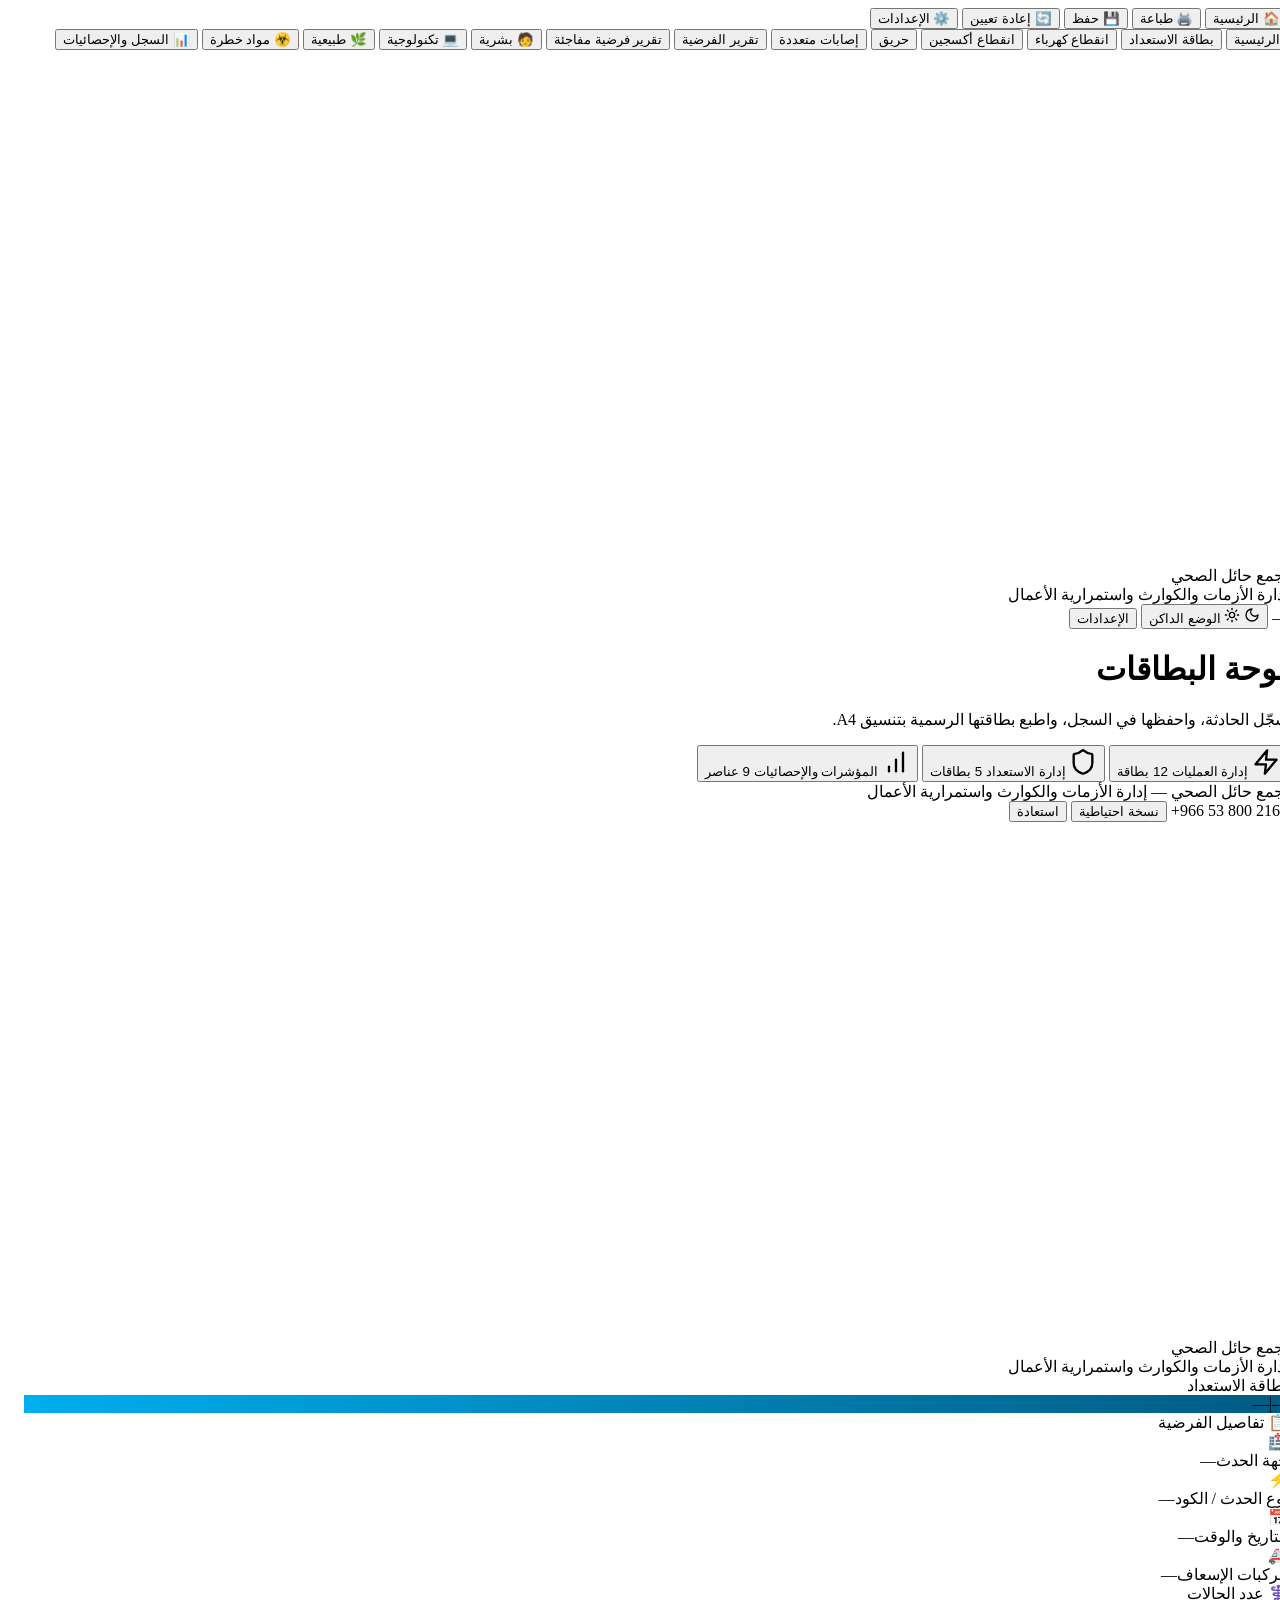
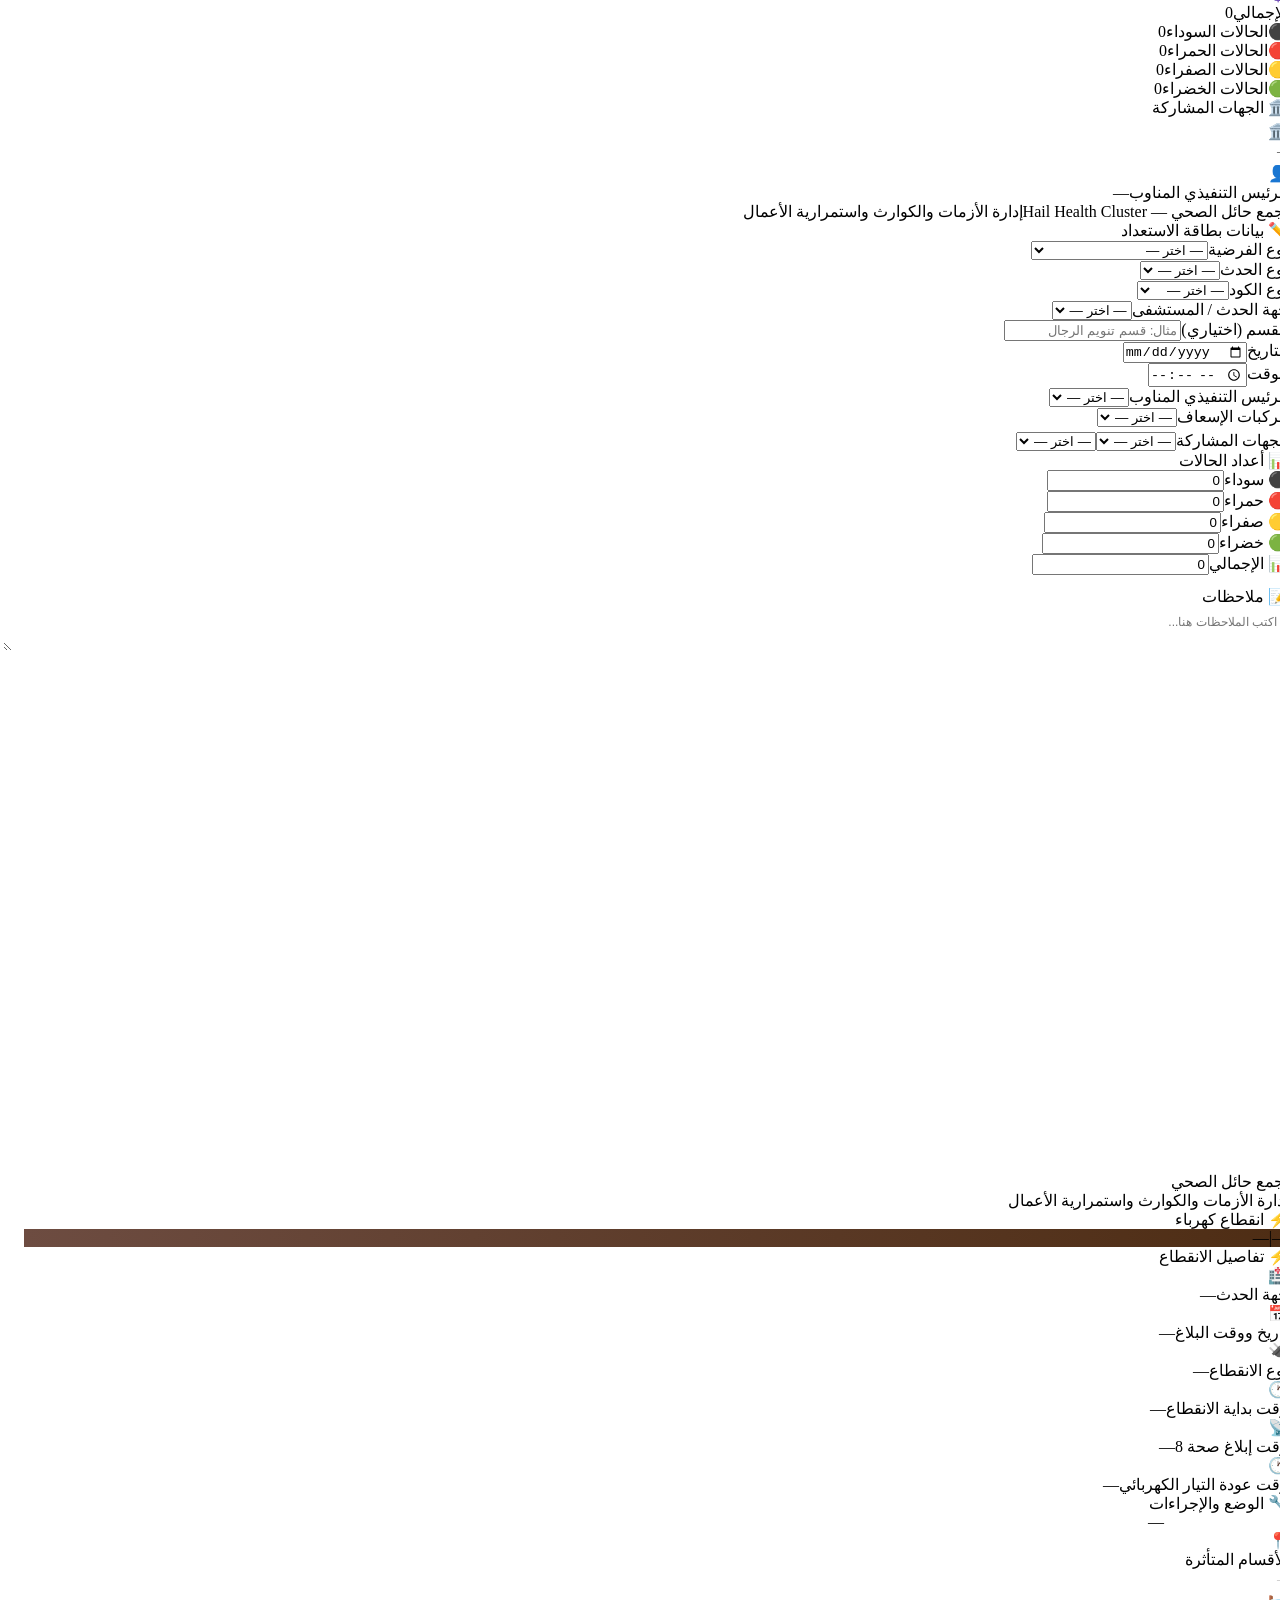
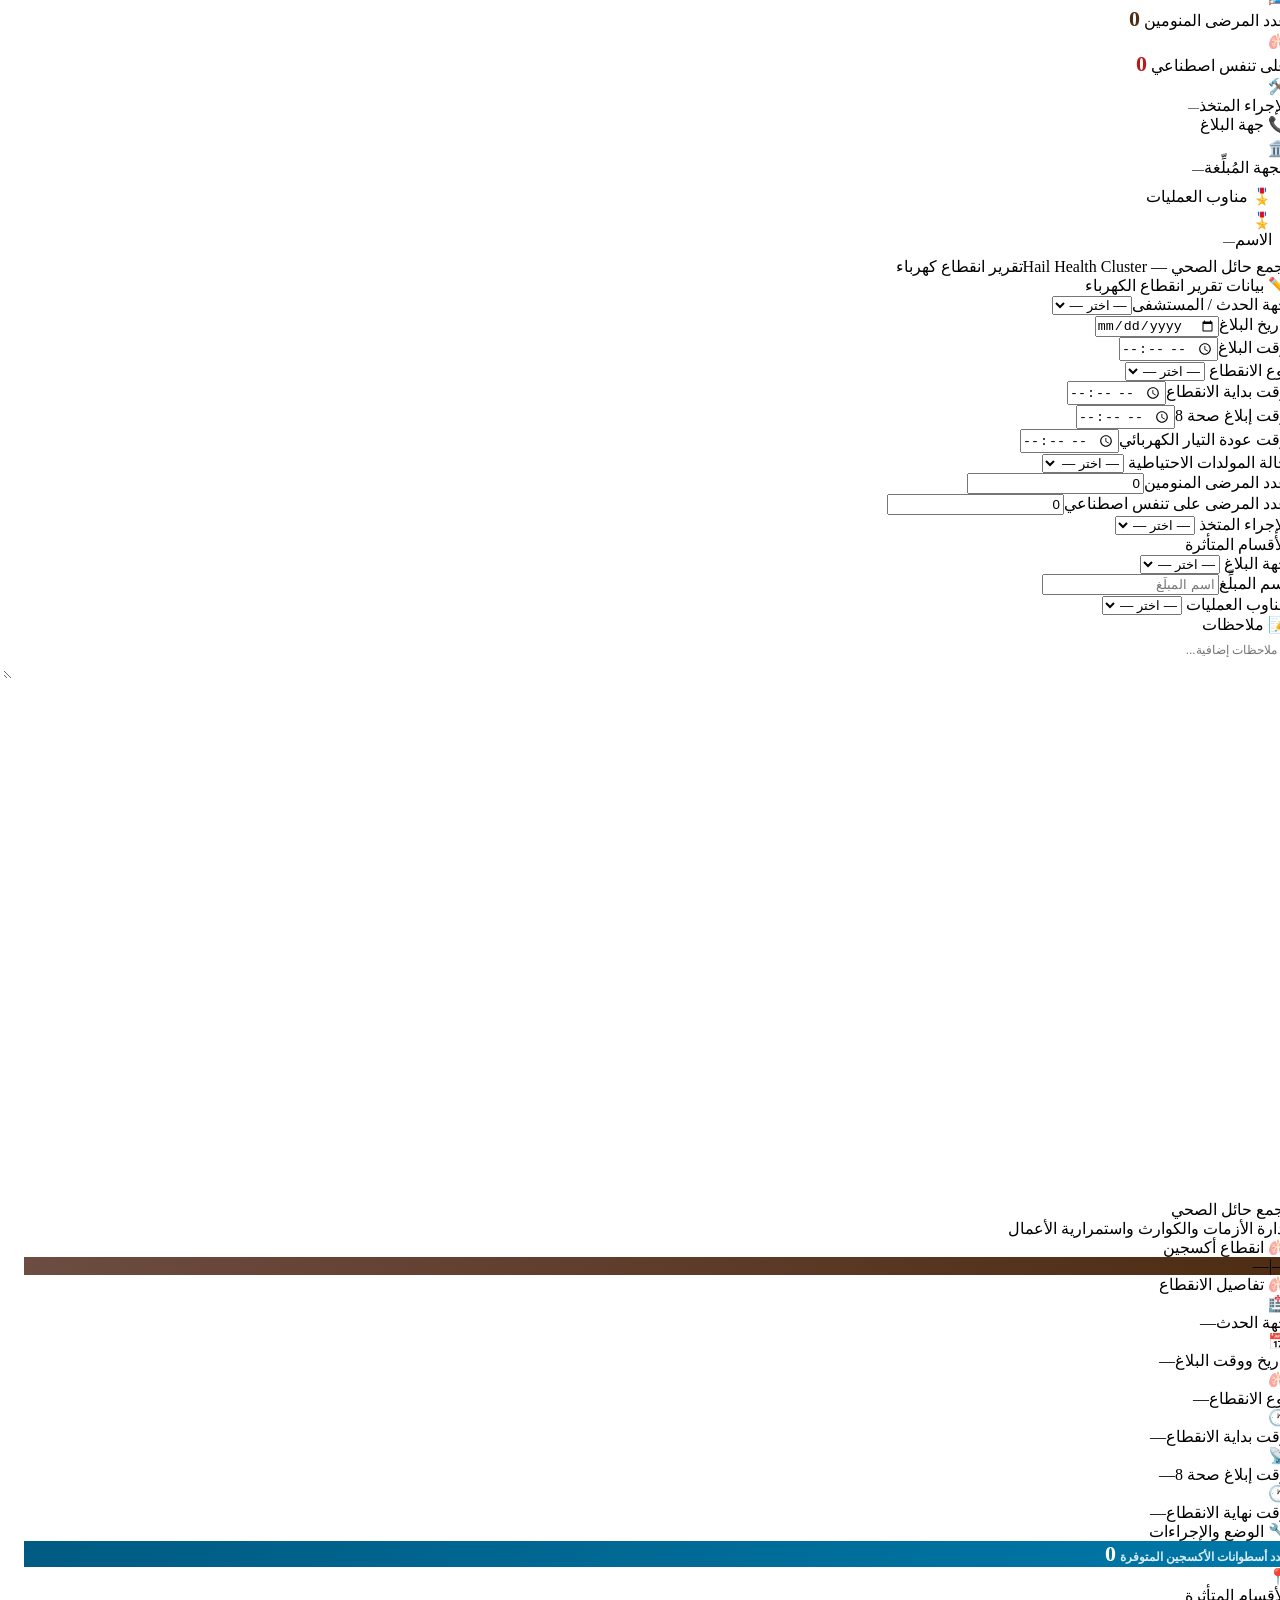
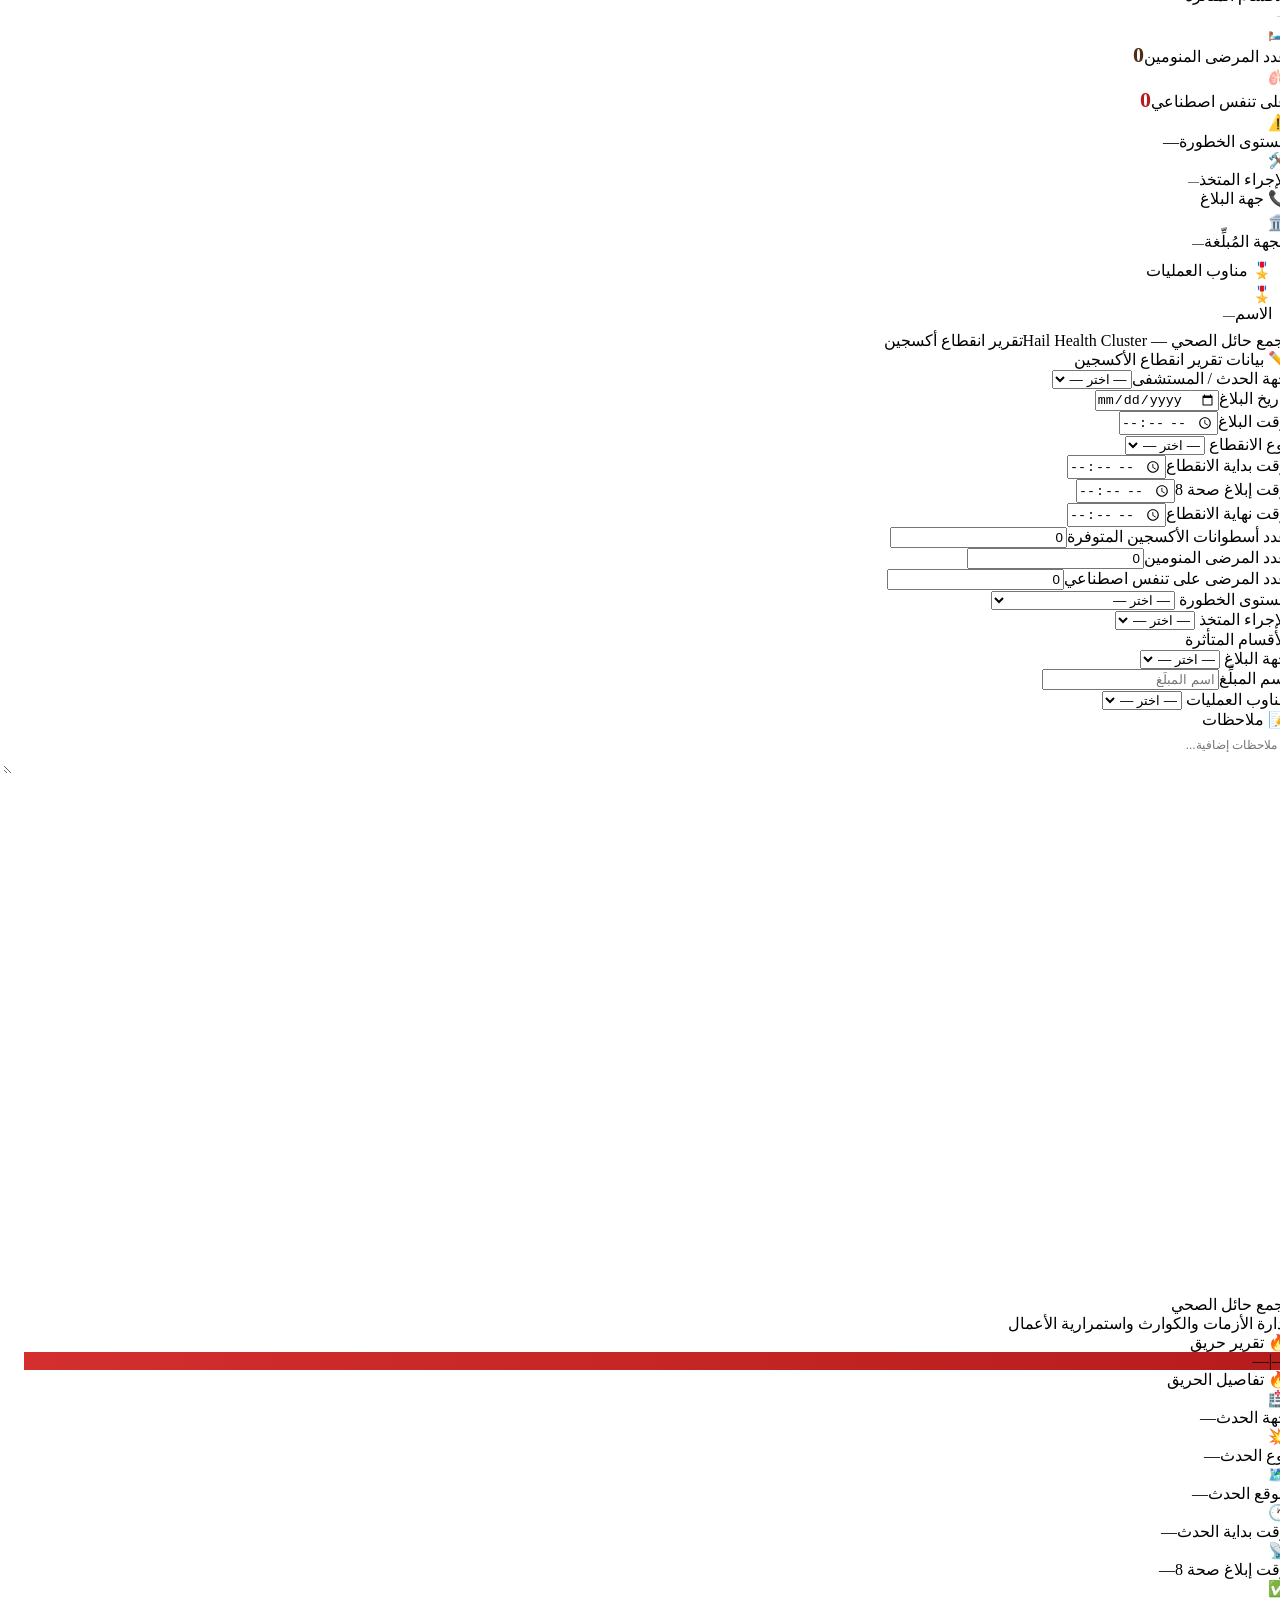
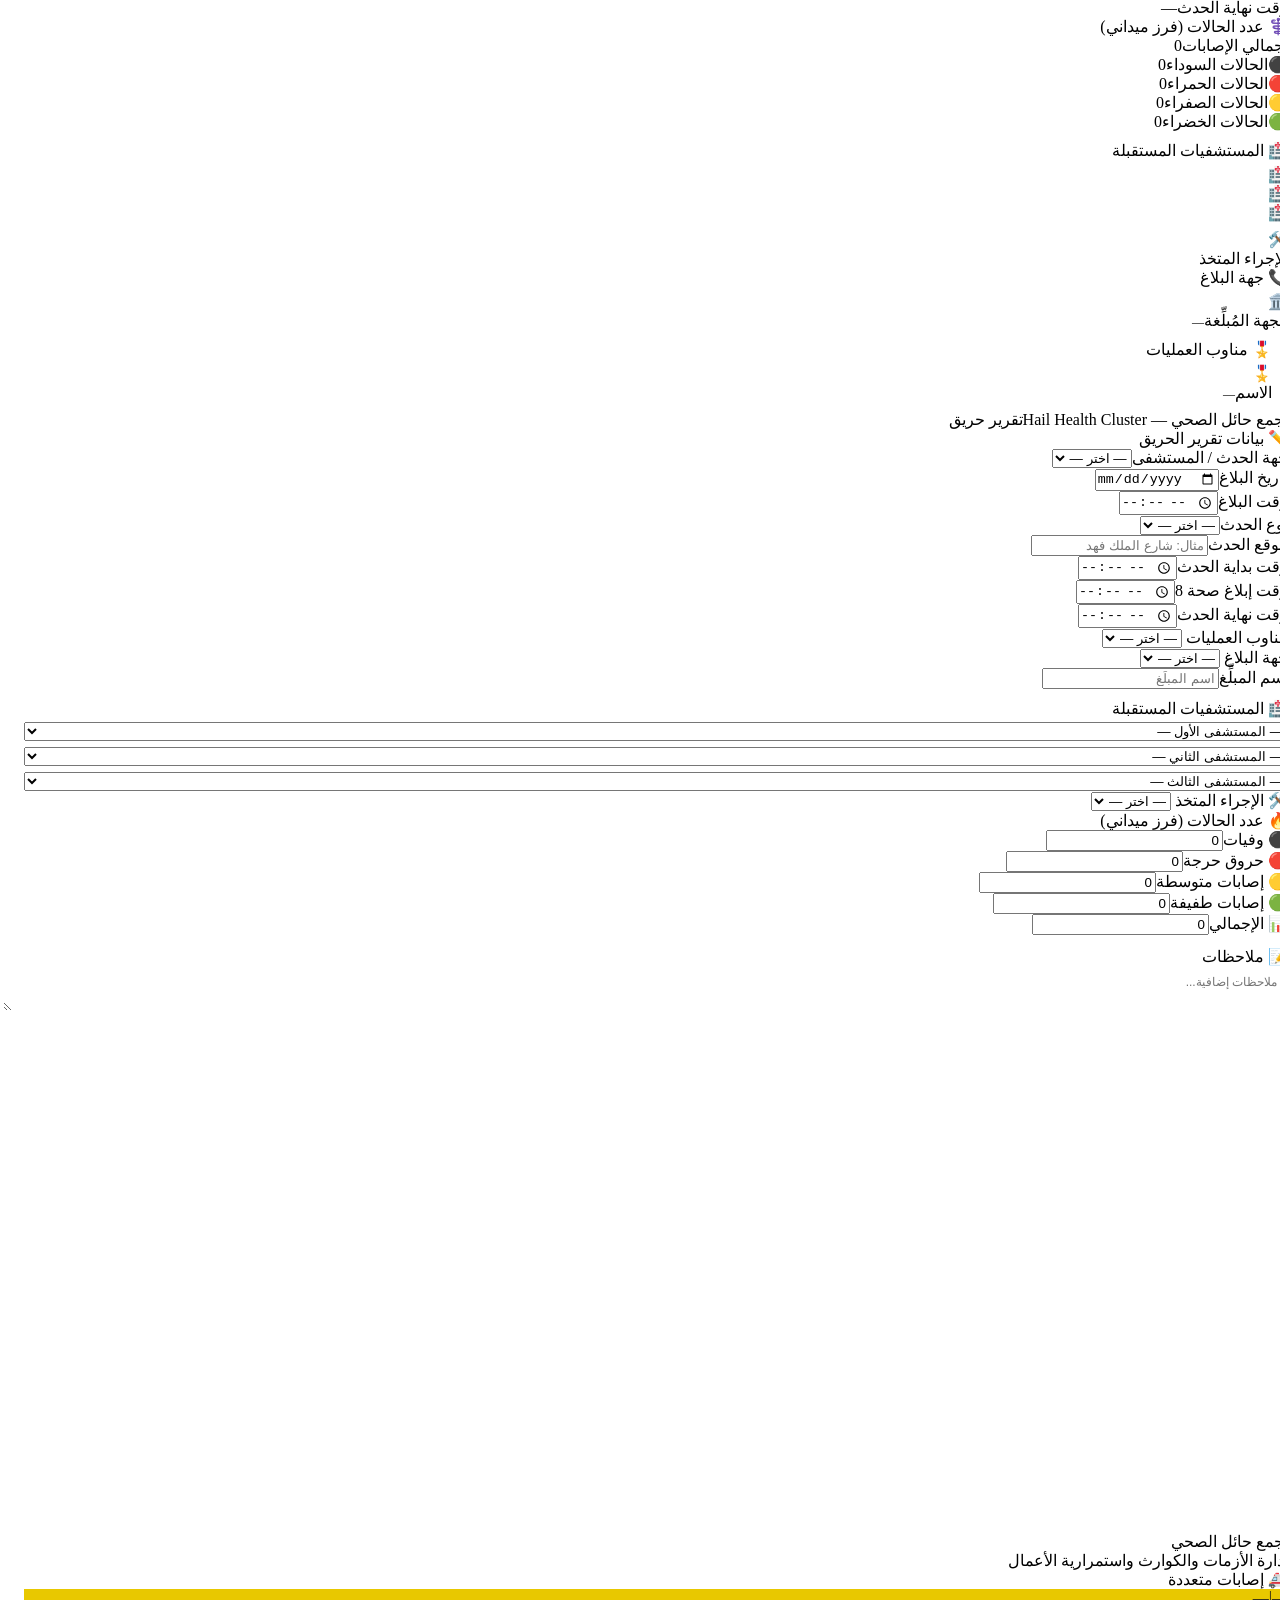
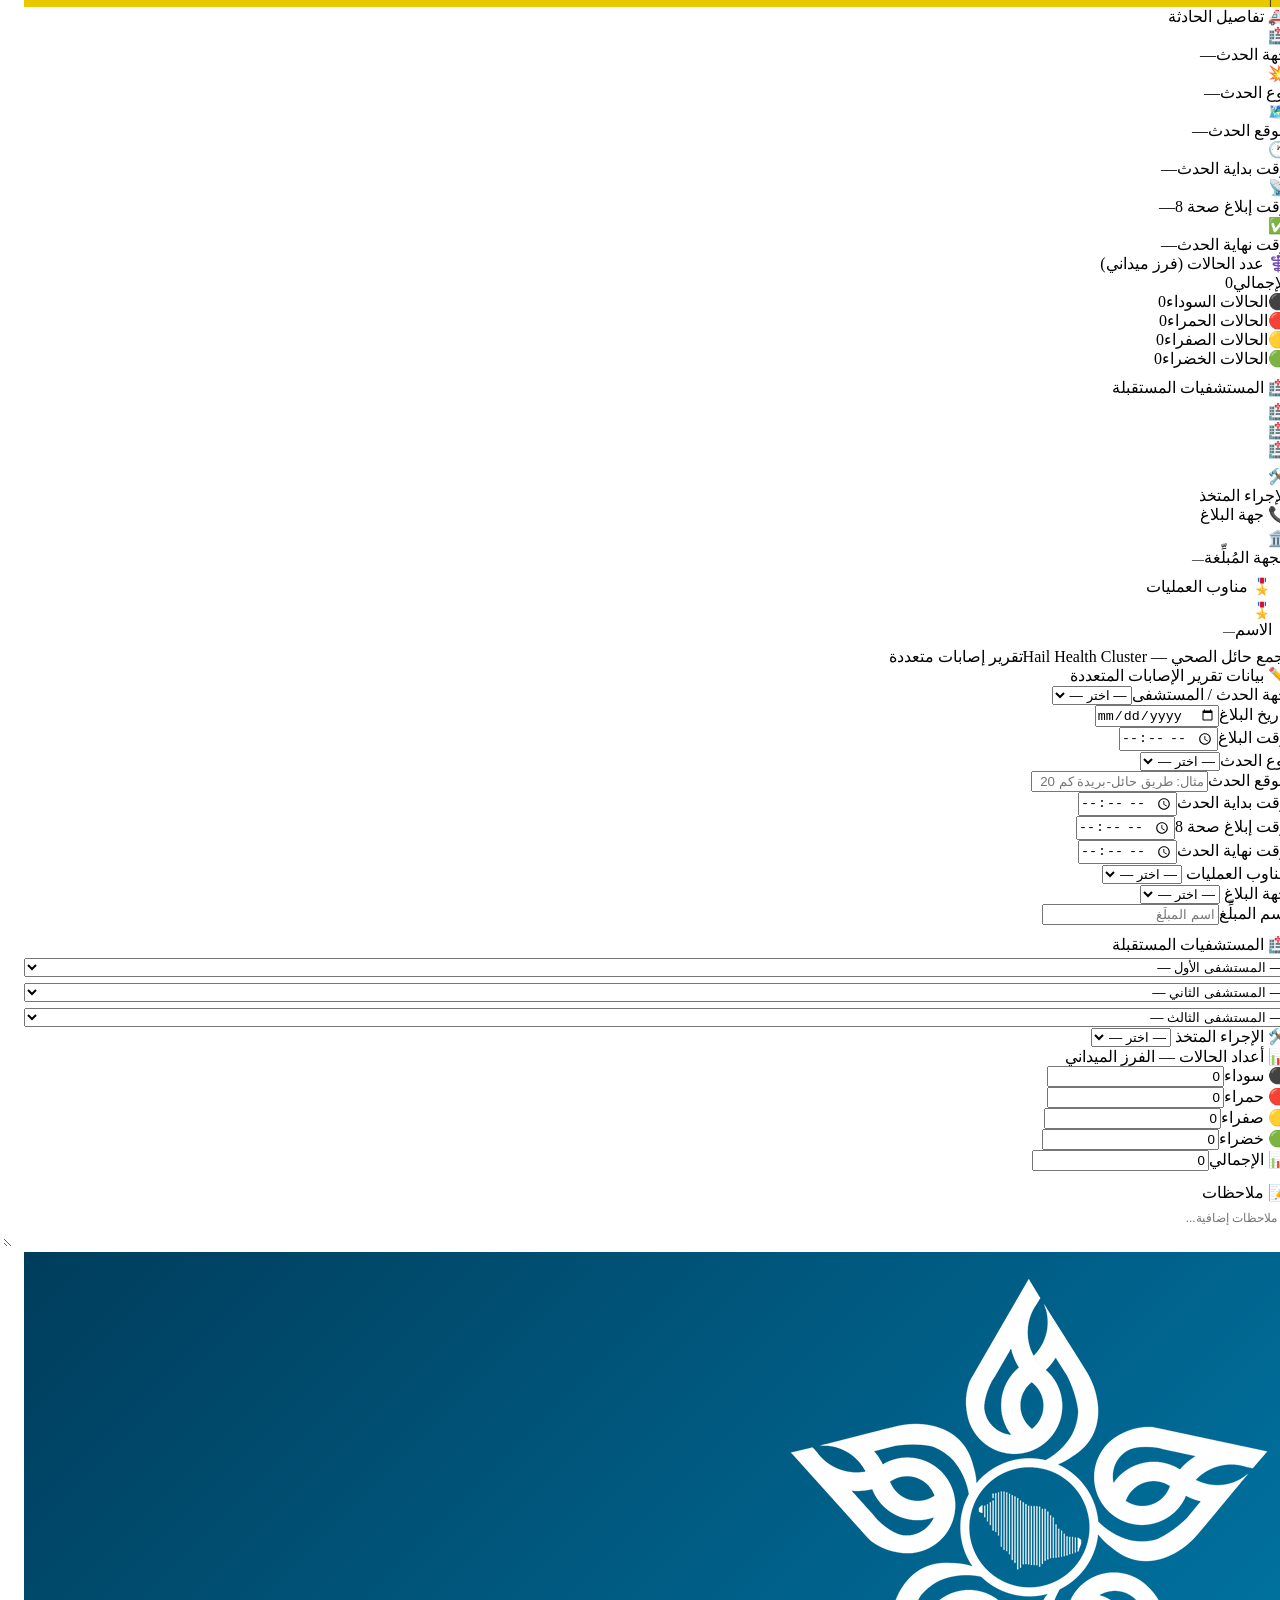
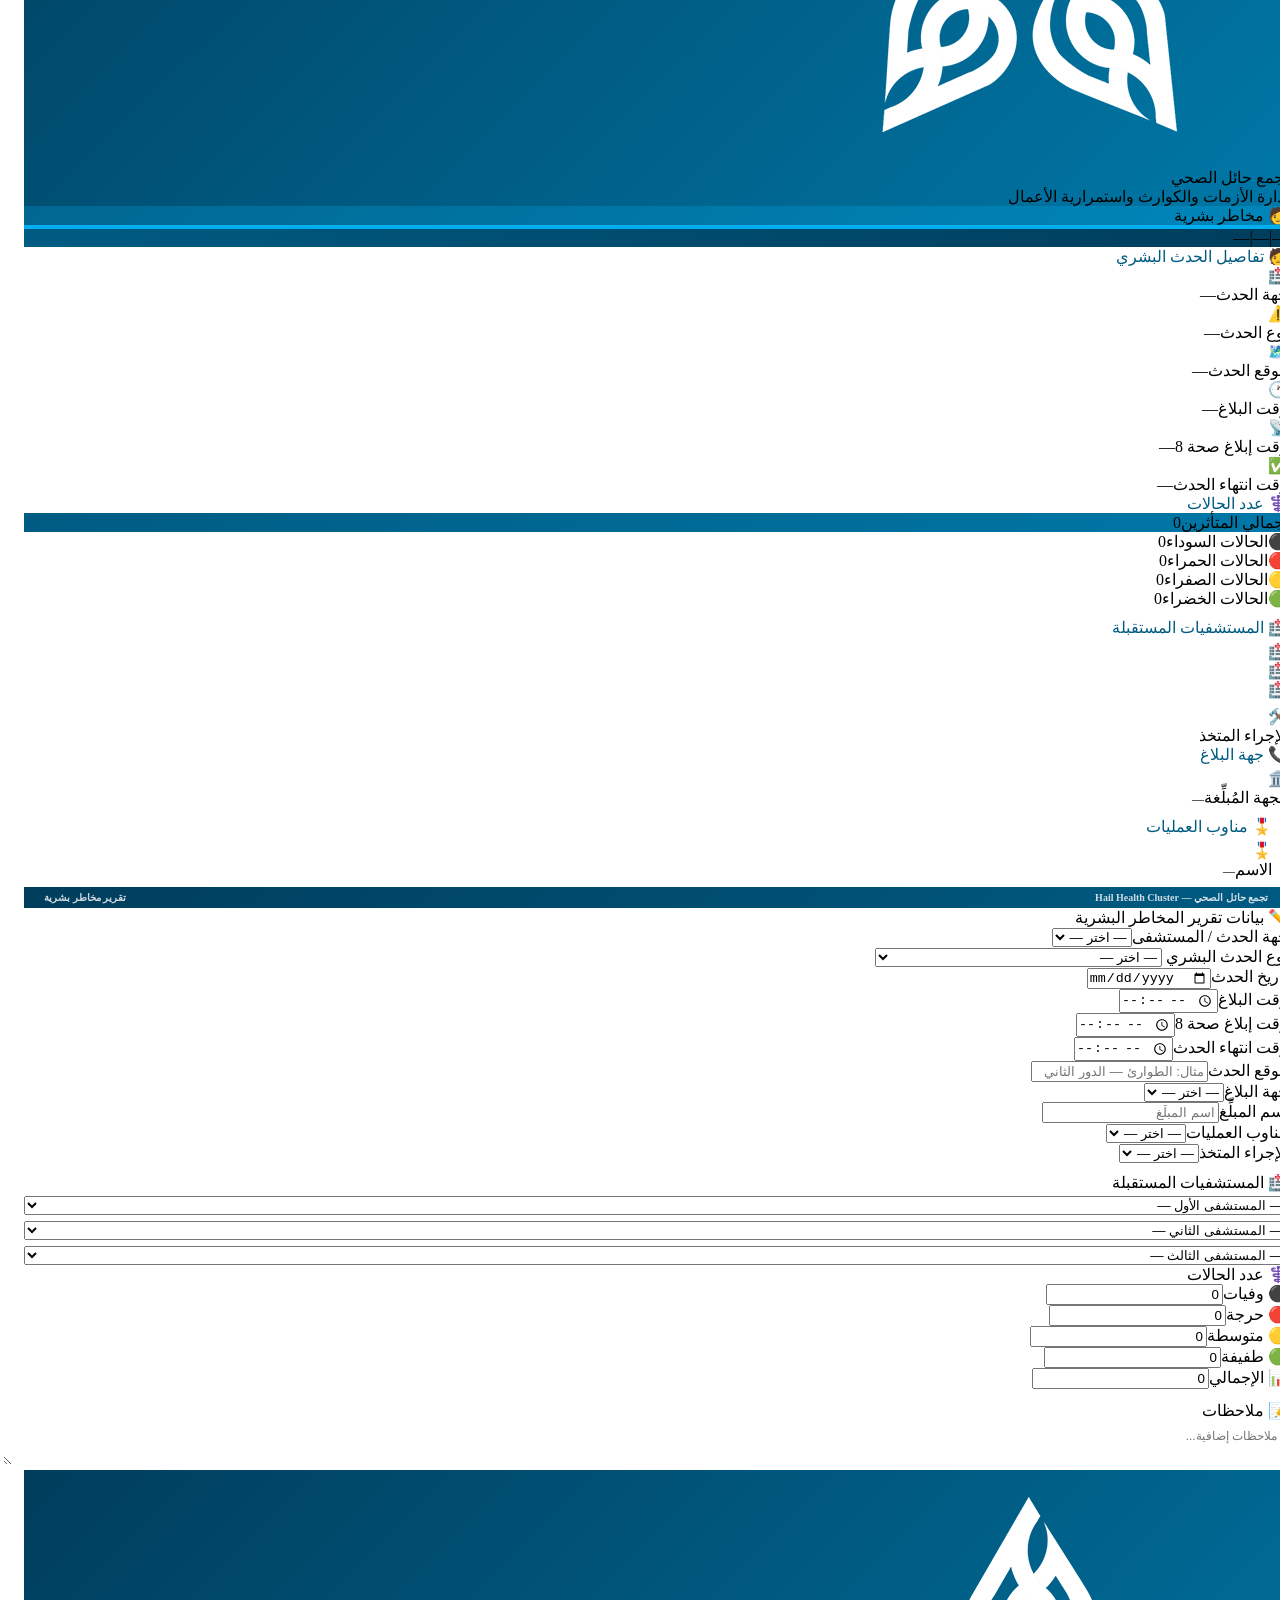
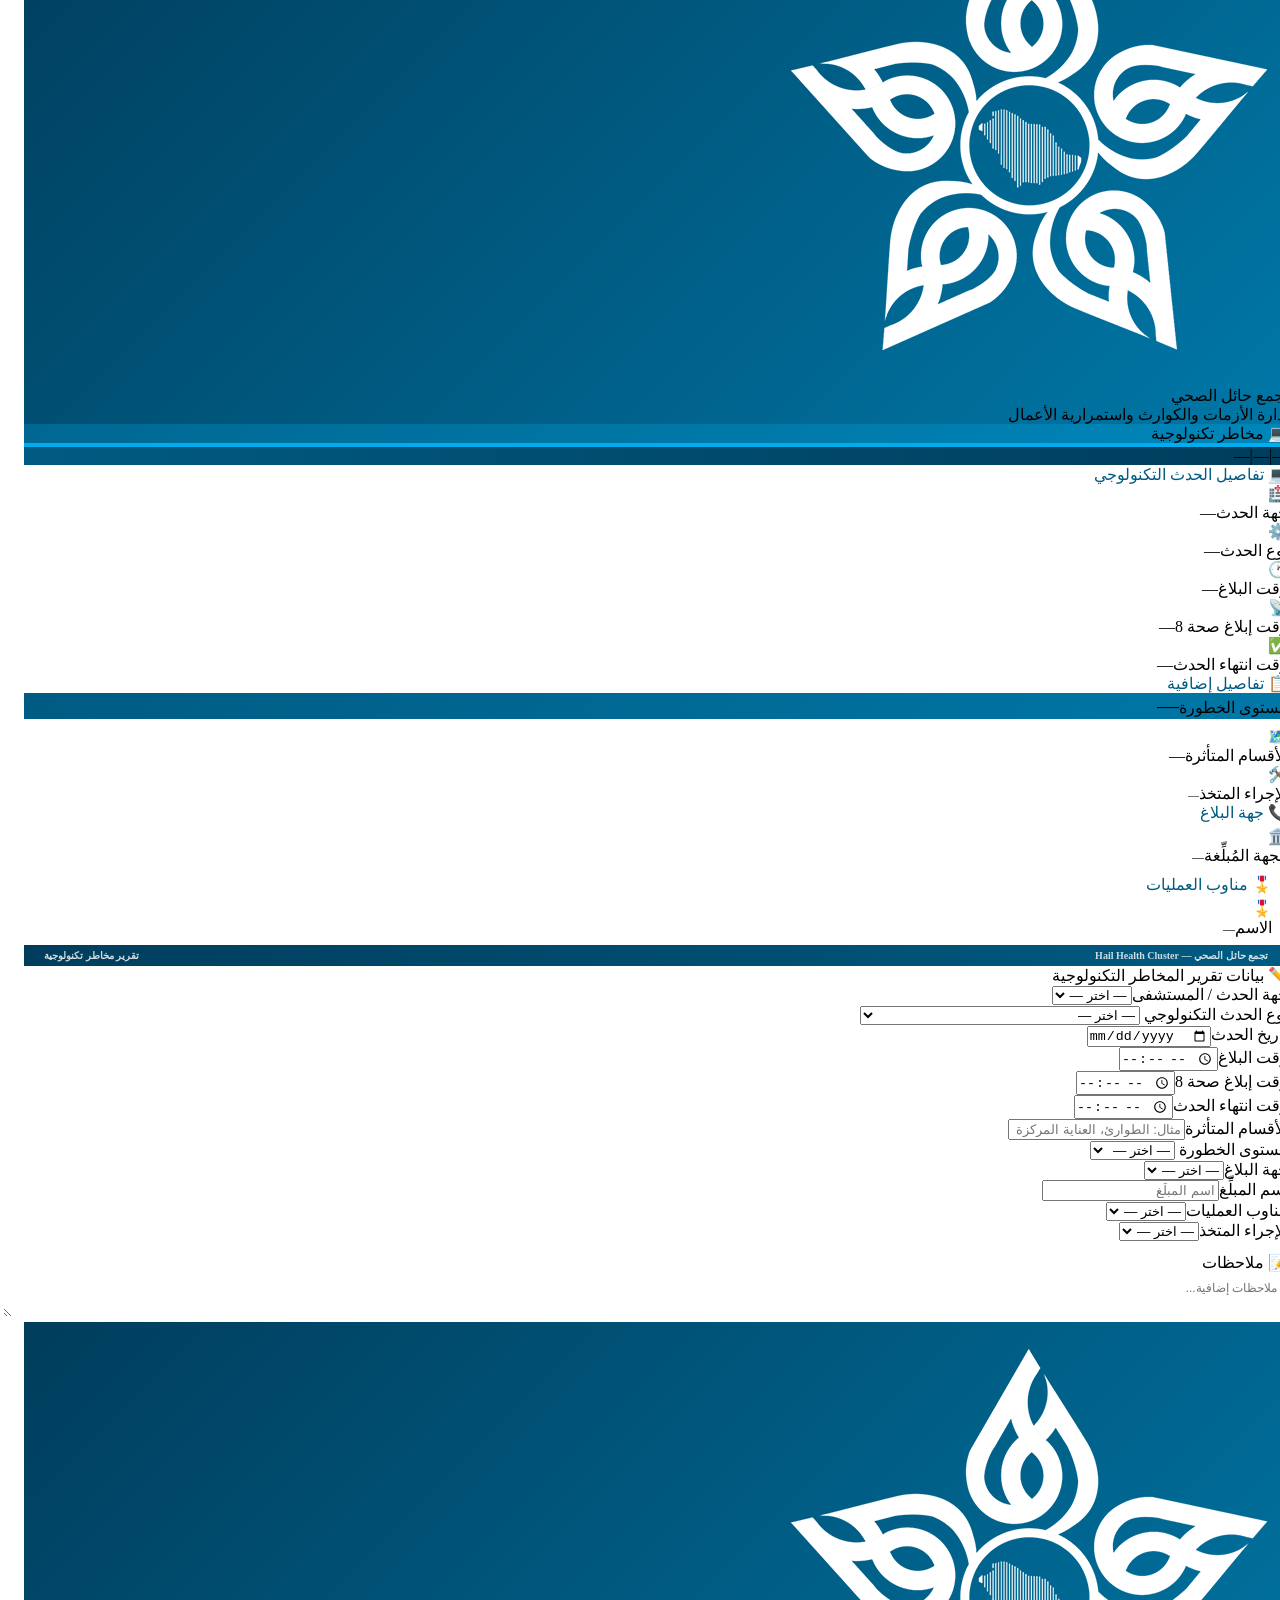
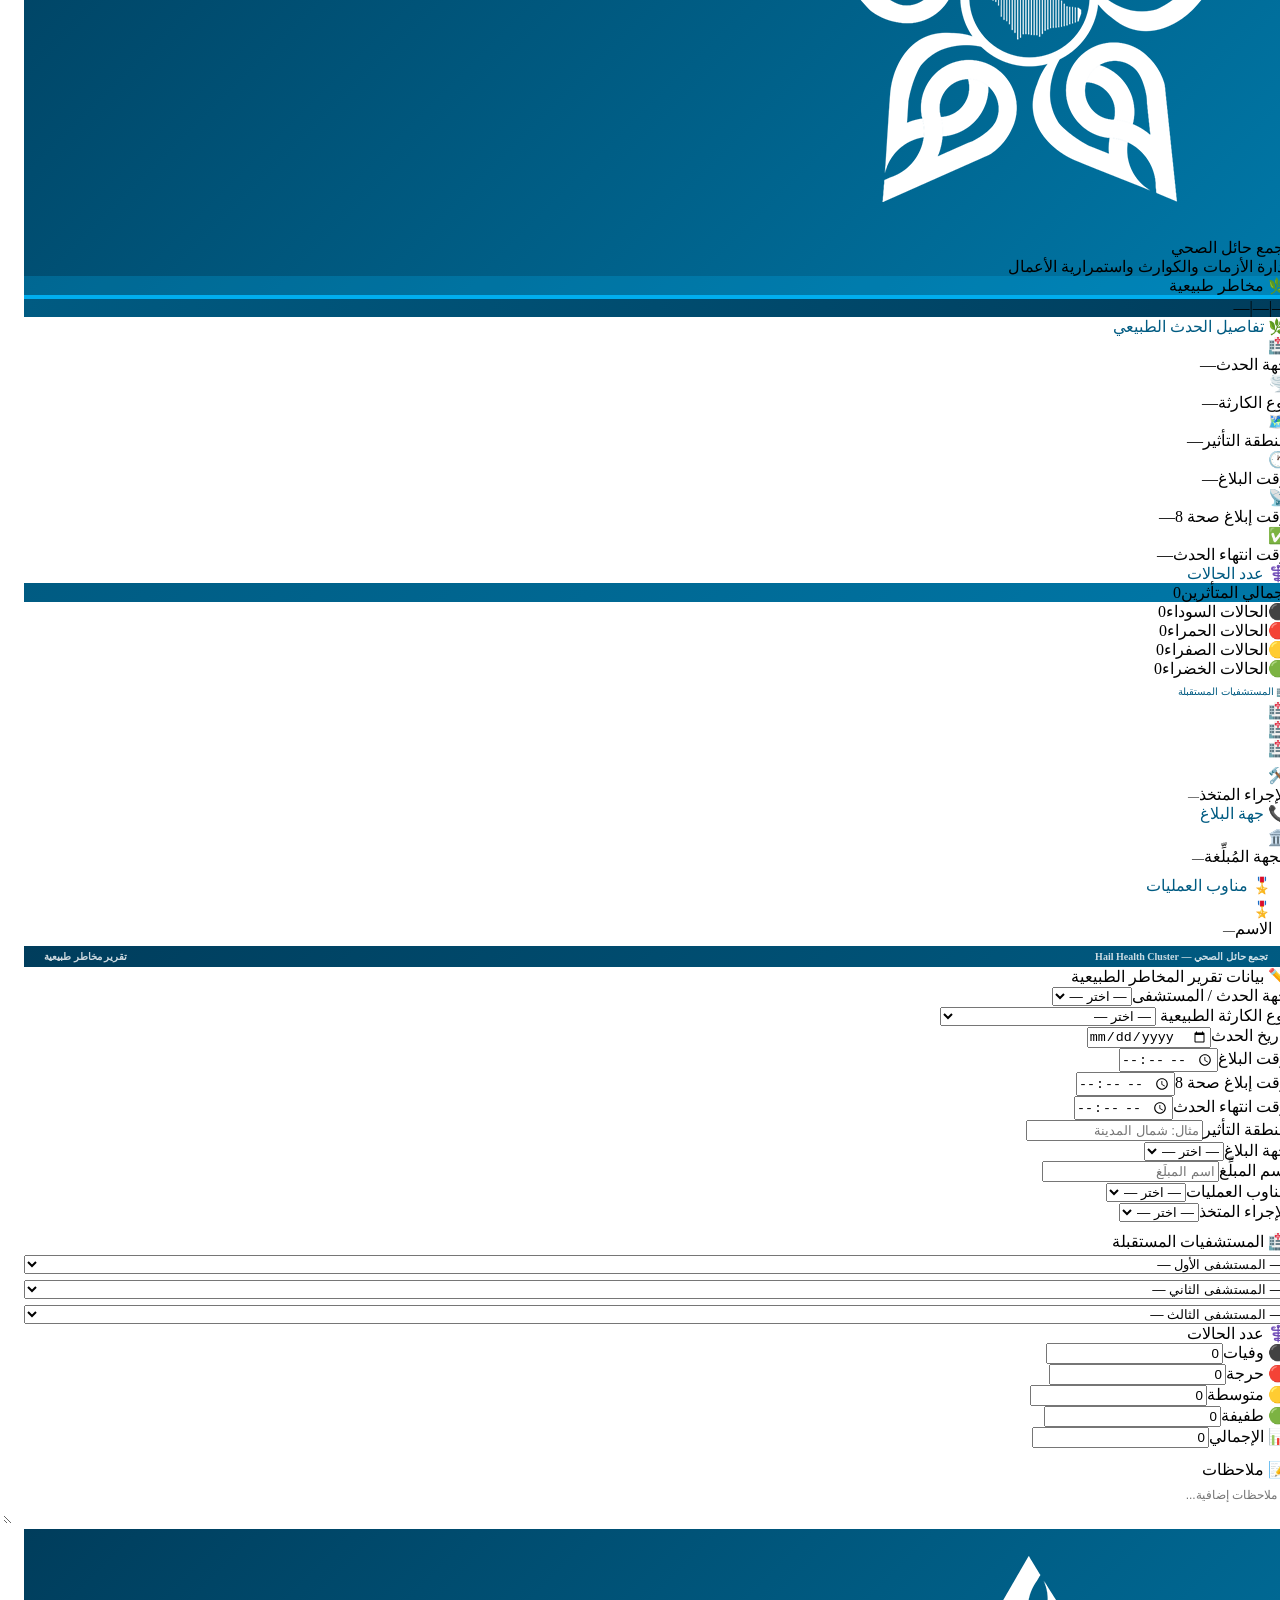
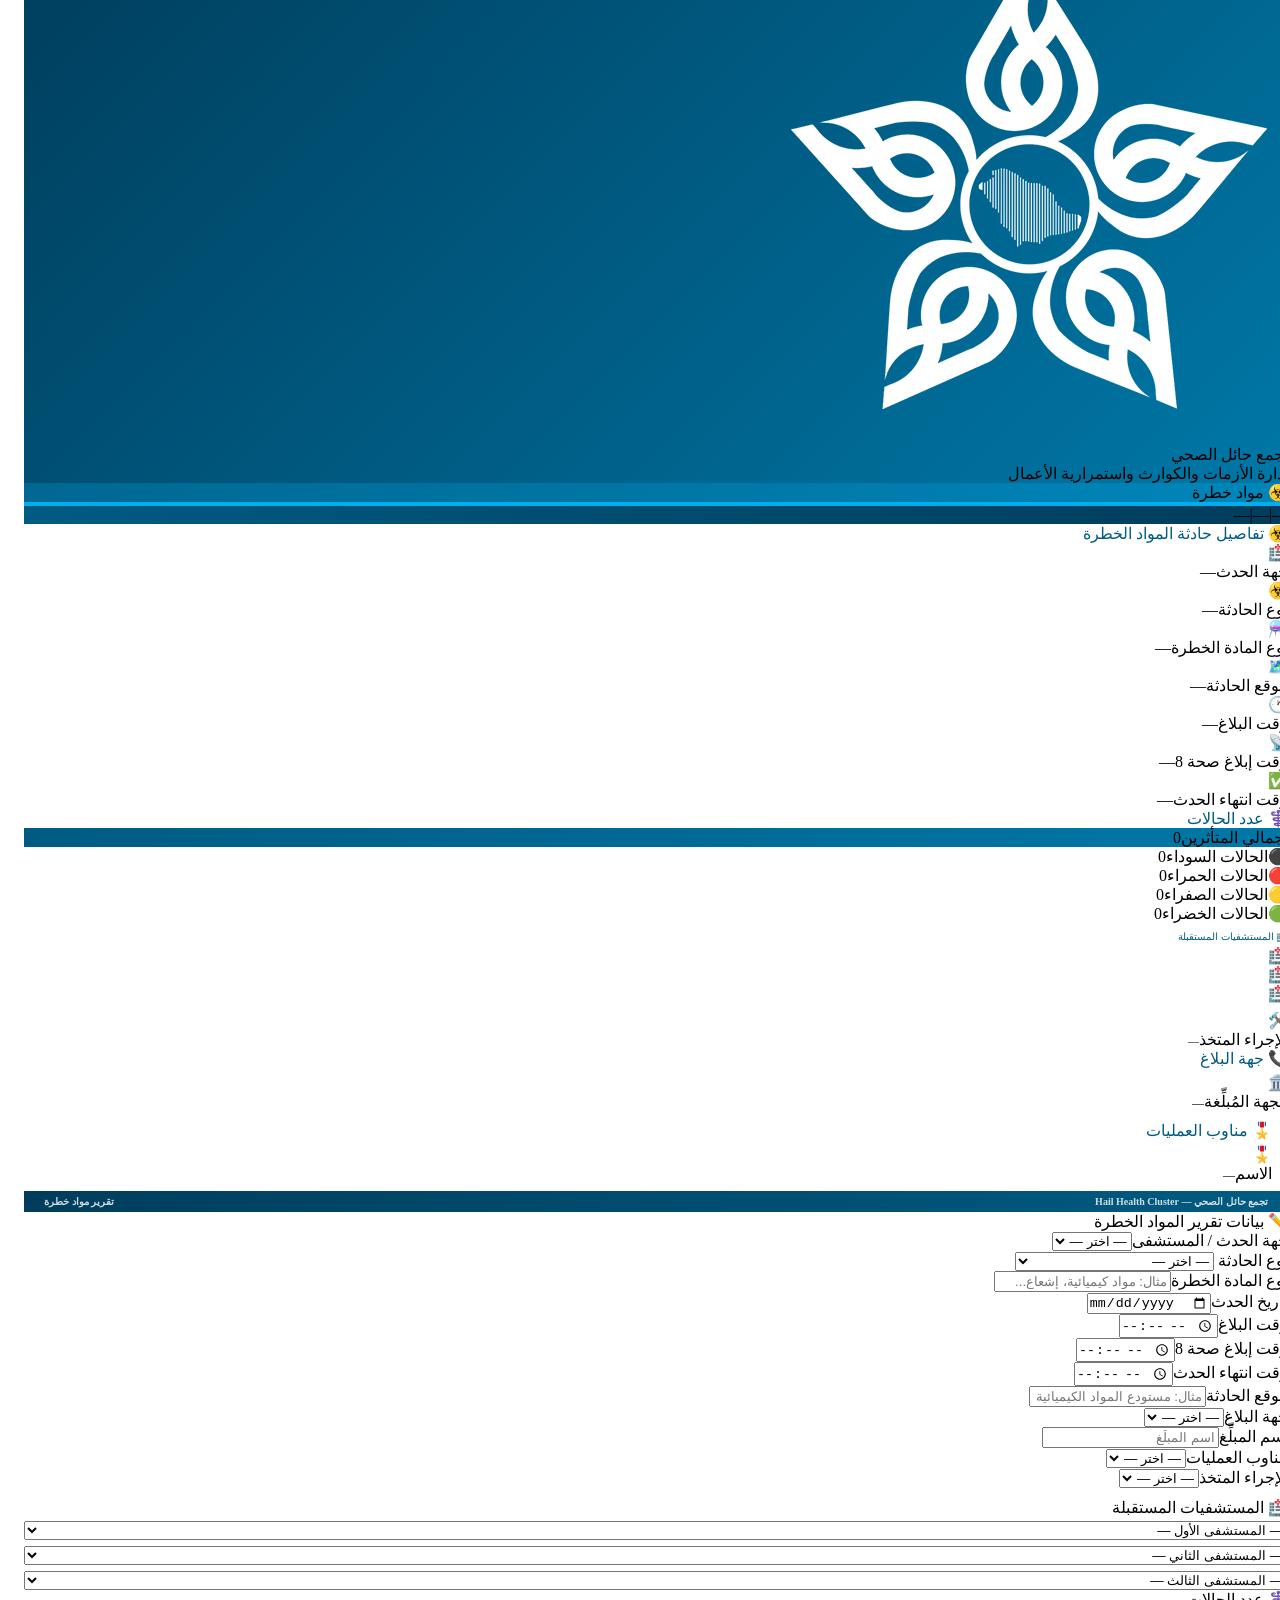
==== index.html @ 38459e81 "Add files via upload" ====
<!DOCTYPE html>
<html lang="ar" dir="rtl">
<head>
<meta charset="UTF-8"/>
<!-- الوضع الفاتح/الداكن قبل أي رسم لتجنّب الوميض -->
<script>try{var _t=localStorage.getItem("hh_theme")||(matchMedia("(prefers-color-scheme: dark)").matches?"dark":"light");document.documentElement.setAttribute("data-theme",_t);}catch(e){document.documentElement.setAttribute("data-theme","light");}</script>
<meta name="viewport" content="width=device-width,initial-scale=1.0,viewport-fit=cover"/>
<title>لوحة تحكم البطاقات — تجمع حائل الصحي</title>

<!-- ══ PWA ══ -->
<link rel="manifest" href="manifest.json"/>
<meta name="theme-color" content="#003d5c"/>
<meta name="mobile-web-app-capable" content="yes"/>
<meta name="apple-mobile-web-app-capable" content="yes"/>
<meta name="apple-mobile-web-app-status-bar-style" content="black-translucent"/>
<meta name="apple-mobile-web-app-title" content="حائل الصحي"/>
<link rel="apple-touch-icon" href="icons/icon-192.png"/>
<meta name="description" content="لوحة تحكم البطاقات الطارئة لإدارة الأزمات والكوارث واستمرارية الأعمال بتجمع حائل الصحي"/>

<link rel="stylesheet" href="css/00-fonts.css"/>
<!-- ══ الأنماط (بالترتيب نفسه الذي كانت عليه داخل الصفحة) ══ -->
<link rel="stylesheet" href="css/01-base.css"/>
<link rel="stylesheet" href="css/02-home.css"/>
<link rel="stylesheet" href="css/03-readiness-check.css"/>
<link rel="stylesheet" href="css/04-ops-tetra.css"/>
<link rel="stylesheet" href="css/05-hypothesis.css"/>
<link rel="stylesheet" href="css/06-hypothesis-sudden.css"/>
<link rel="stylesheet" href="css/07-stats-log.css"/>
<link rel="stylesheet" href="css/08-splash.css"/>
<link rel="stylesheet" href="css/09-theme.css"/>
</head>
<body>

<!-- ===== شريط الإجراءات السفلي للجوال (no-print) ===== -->
<div id="mobile-action-bar" class="no-print bar-home">
  <button class="mob-bar-btn" onclick="switchCard('home')">
    <span class="mob-bar-btn-icon">🏠</span>
    <span class="mob-bar-btn-lbl">الرئيسية</span>
  </button>
  <button class="mob-bar-btn mob-primary" onclick="window.print()">
    <span class="mob-bar-btn-icon">🖨️</span>
    <span class="mob-bar-btn-lbl">طباعة</span>
  </button>
  <button class="mob-bar-btn" id="hhglobal-save-btn" onclick="hhGlobalSave()">
    <span class="mob-bar-btn-icon">💾</span>
    <span class="mob-bar-btn-lbl">حفظ</span>
  </button>
  <button class="mob-bar-btn mob-danger" onclick="resetActive()">
    <span class="mob-bar-btn-icon">🔄</span>
    <span class="mob-bar-btn-lbl">إعادة تعيين</span>
  </button>
  <button class="mob-bar-btn" onclick="openSettings()">
    <span class="mob-bar-btn-icon">⚙️</span>
    <span class="mob-bar-btn-lbl">الإعدادات</span>
  </button>
</div>

<!-- ===== TOP BAR ===== -->
<div class="top-bar no-print" style="display:none;">
  <button class="btn-back" onclick="switchCard('home')" title="العودة للرئيسية">
    <svg width="16" height="16" viewBox="0 0 24 24" fill="none" stroke="currentColor" stroke-width="2.2" stroke-linecap="round" stroke-linejoin="round" aria-hidden="true"><path d="M5 12h14"/><path d="m12 5 7 7-7 7"/></svg>
    <span>رجوع</span>
  </button>
  <img class="top-logo" src="logo-white.png" alt="شعار تجمع حائل الصحي"/>
  <div class="top-title-block">
    <div class="top-title">لوحة تحكم بطاقات الأزمات والكوارث</div>
    <div class="top-sub">تجمع حائل الصحي — إدارة الأزمات والكوارث واستمرارية الأعمال</div>
  </div>
  <div class="top-actions">
    <button class="btn-print" onclick="window.print()">🖨️ طباعة A4</button>
    <button class="btn-print" onclick="hhCopyImage(this)">📸 نسخ كصورة</button>
    <button class="btn-reset" onclick="resetActive()">🔄 إعادة تعيين</button>
    <button class="btn-settings no-print" onclick="openSettings()">⚙️ الإعدادات</button>
    <button type="button" class="btn-settings no-print hx-theme-btn" onclick="hhToggleTheme()" aria-label="تبديل الوضع الفاتح والداكن" title="تبديل الوضع الفاتح والداكن"><svg class="hx-ic-moon" width="16" height="16" viewBox="0 0 24 24" fill="none" stroke="currentColor" stroke-width="2" stroke-linecap="round" stroke-linejoin="round" aria-hidden="true"><path d="M12 3a6 6 0 0 0 9 9 9 9 0 1 1-9-9Z"/></svg><svg class="hx-ic-sun" width="16" height="16" viewBox="0 0 24 24" fill="none" stroke="currentColor" stroke-width="2" stroke-linecap="round" stroke-linejoin="round" aria-hidden="true"><circle cx="12" cy="12" r="4"/><path d="M12 2v2"/><path d="M12 20v2"/><path d="m4.93 4.93 1.41 1.41"/><path d="m17.66 17.66 1.41 1.41"/><path d="M2 12h2"/><path d="M20 12h2"/><path d="m6.34 17.66-1.41 1.41"/><path d="m19.07 4.93-1.41 1.41"/></svg></button>
    <button id="pwa-install-btn" class="btn-print no-print" onclick="hhPwaInstall()" style="display:none;">تثبيت التطبيق</button>
  </div>
</div>

<!-- ===== TAB NAV ===== -->
<div class="tab-nav no-print">
  <button class="tab-btn active" data-card="home"        onclick="switchCard('home')">الرئيسية</button>
  <button class="tab-btn"        data-card="readiness"   onclick="switchCard('readiness')">بطاقة الاستعداد</button>
  <button class="tab-btn"        data-card="electricity" onclick="switchCard('electricity')">انقطاع كهرباء</button>
  <button class="tab-btn"        data-card="oxygen"      onclick="switchCard('oxygen')">انقطاع أكسجين</button>
  <button class="tab-btn"        data-card="fire"        onclick="switchCard('fire')">حريق</button>
  <button class="tab-btn"        data-card="injuries"    onclick="switchCard('injuries')">إصابات متعددة</button>
  <button class="tab-btn"        data-card="hypothesis"  onclick="switchCard('hypothesis')">تقرير الفرضية</button>
  <button class="tab-btn"        data-card="hypothesis-sudden"  onclick="switchCard('hypothesis-sudden')">تقرير فرضية مفاجئة</button>
  <button class="tab-btn"        data-card="hazard-human"  onclick="switchCard('hazard-human')" style="">🧑 بشرية</button>
  <button class="tab-btn"        data-card="hazard-tech"   onclick="switchCard('hazard-tech')"  style="">💻 تكنولوجية</button>
  <button class="tab-btn"        data-card="hazard-nature" onclick="switchCard('hazard-nature')" style="">🌿 طبيعية</button>
  <button class="tab-btn"        data-card="hazard-hazmat" onclick="switchCard('hazard-hazmat')" style="">☣️ مواد خطرة</button>
  <button class="tab-btn" data-card="stats-log" onclick="switchCard('stats-log')">📊 السجل والإحصائيات</button>
</div>

<!-- ================================================================
     0. الصفحة الرئيسية
================================================================ -->
<div id="panel-home" class="card-panel home-panel active">

<div class="hx">

  <!-- الشريط: هوية التجمع، الوقت، الوضع، الإعدادات -->
  <header class="hx-bar">
    <img class="hx-mark" src="logo-white.png" alt="شعار تجمع حائل الصحي"/>
    <div class="hx-id">
      <div class="hx-name">تجمع حائل الصحي</div>
      <div class="hx-scope">إدارة الأزمات والكوارث واستمرارية الأعمال</div>
    </div>
    <div class="hx-bar-end">
      <span class="hx-clock num" id="hp-clock">—</span>
      <button type="button" class="hx-btn hx-theme-btn" onclick="hhToggleTheme()" aria-label="تبديل الوضع الفاتح والداكن">
        <svg class="hx-ic-moon" width="16" height="16" viewBox="0 0 24 24" fill="none" stroke="currentColor" stroke-width="2" stroke-linecap="round" stroke-linejoin="round" aria-hidden="true"><path d="M12 3a6 6 0 0 0 9 9 9 9 0 1 1-9-9Z"/></svg>
        <svg class="hx-ic-sun" width="16" height="16" viewBox="0 0 24 24" fill="none" stroke="currentColor" stroke-width="2" stroke-linecap="round" stroke-linejoin="round" aria-hidden="true"><circle cx="12" cy="12" r="4"/><path d="M12 2v2"/><path d="M12 20v2"/><path d="m4.93 4.93 1.41 1.41"/><path d="m17.66 17.66 1.41 1.41"/><path d="M2 12h2"/><path d="M20 12h2"/><path d="m6.34 17.66-1.41 1.41"/><path d="m19.07 4.93-1.41 1.41"/></svg>
        <span class="hx-theme-lbl">الوضع الداكن</span>
      </button>
      <button type="button" class="hx-btn" onclick="openSettings()">الإعدادات</button>
    </div>
  </header>

  <main class="hx-main">
    <h1 class="hx-title">لوحة البطاقات</h1>
    <p class="hx-lede">سجّل الحادثة، واحفظها في السجل، واطبع بطاقتها الرسمية بتنسيق A4.</p>

    <!-- الأقسام الثلاثة: تظهر وحدها، والنقر على قسم يفتح صفحته بأيقونات بطاقاته -->
    <div class="hx-cats" id="hx-cats">
      <button type="button" class="hx-cat" data-cat="ops" aria-controls="hx-page-ops">
        <span class="hx-ic hx-ic-lg" style="--cl:#D93025;--cd:#FB7185"><svg width="28" height="28" viewBox="0 0 24 24" fill="none" stroke="currentColor" stroke-width="2" stroke-linecap="round" stroke-linejoin="round" aria-hidden="true"><path d="M13 2 3 14h9l-1 8 10-12h-9l1-8z"/></svg></span>
        <span class="hx-cat-name">إدارة العمليات</span>
        <span class="hx-cat-meta">12 بطاقة</span>
      </button>
      <button type="button" class="hx-cat" data-cat="ready" aria-controls="hx-page-ready">
        <span class="hx-ic hx-ic-lg" style="--cl:#0077B6;--cd:#5BD0F8"><svg width="28" height="28" viewBox="0 0 24 24" fill="none" stroke="currentColor" stroke-width="2" stroke-linecap="round" stroke-linejoin="round" aria-hidden="true"><path d="M20 13c0 5-3.5 7.5-7.66 8.95a1 1 0 0 1-.67-.01C7.5 20.5 4 18 4 13V6a1 1 0 0 1 1-1c2 0 4.5-1.2 6.24-2.72a1 1 0 0 1 1.52 0C14.51 3.81 17 5 19 5a1 1 0 0 1 1 1z"/></svg></span>
        <span class="hx-cat-name">إدارة الاستعداد</span>
        <span class="hx-cat-meta">5 بطاقات</span>
      </button>
      <button type="button" class="hx-cat" data-cat="stats" aria-controls="hx-page-stats">
        <span class="hx-ic hx-ic-lg" style="--cl:#188038;--cd:#4ADE80"><svg width="28" height="28" viewBox="0 0 24 24" fill="none" stroke="currentColor" stroke-width="2" stroke-linecap="round" stroke-linejoin="round" aria-hidden="true"><path d="M12 20V10"/><path d="M18 20V4"/><path d="M6 20v-4"/></svg></span>
        <span class="hx-cat-name">المؤشرات والإحصائيات</span>
        <span class="hx-cat-meta">9 عناصر</span>
      </button>
    </div>

    <!-- صفحة: إدارة العمليات -->
    <section class="hx-page" id="hx-page-ops" aria-labelledby="hx-h-ops" hidden>
      <div class="hx-page-head">
        <button type="button" class="hx-back" onclick="hhHomeBack()"><svg width="16" height="16" viewBox="0 0 24 24" fill="none" stroke="currentColor" stroke-width="2.2" stroke-linecap="round" stroke-linejoin="round" aria-hidden="true"><path d="M5 12h14"/><path d="m12 5 7 7-7 7"/></svg><span>الأقسام</span></button>
        <span class="hx-ic" style="--cl:#D93025;--cd:#FB7185"><svg width="22" height="22" viewBox="0 0 24 24" fill="none" stroke="currentColor" stroke-width="2" stroke-linecap="round" stroke-linejoin="round" aria-hidden="true"><path d="M13 2 3 14h9l-1 8 10-12h-9l1-8z"/></svg></span>
        <h2 class="hx-page-title" id="hx-h-ops" tabindex="-1">إدارة العمليات</h2>
        <span class="hx-page-meta">12 بطاقة</span>
      </div>
      <div class="hx-pane" style="--tiles:4">
        <button type="button" class="hx-tile hx-tile-wide" onclick="switchCard('readiness-check')"><span class="hx-ic" style="--cl:#188038;--cd:#4ADE80"><svg width="22" height="22" viewBox="0 0 24 24" fill="none" stroke="currentColor" stroke-width="2" stroke-linecap="round" stroke-linejoin="round" aria-hidden="true"><path d="M22 11.08V12a10 10 0 1 1-5.93-9.14"/><path d="m9 11 3 3L22 4"/></svg></span><span class="hx-tile-name">تحقق التأهب</span><span class="hx-tile-meta">المستشفيات</span></button>
        <button type="button" class="hx-tile hx-tile-wide" onclick="switchCard('ops')"><span class="hx-ic" style="--cl:#0D9488;--cd:#2DD4BF"><svg width="22" height="22" viewBox="0 0 24 24" fill="none" stroke="currentColor" stroke-width="2" stroke-linecap="round" stroke-linejoin="round" aria-hidden="true"><circle cx="12" cy="12" r="2"/><path d="M4.9 19.1C1 15.2 1 8.8 4.9 4.9"/><path d="M7.8 16.2c-2.3-2.3-2.3-6.1 0-8.5"/><path d="M16.2 7.8c2.3 2.3 2.3 6.1 0 8.5"/><path d="M19.1 4.9C23 8.8 23 15.2 19.1 19.1"/></svg></span><span class="hx-tile-name">مؤشر تحضير تترا</span><span class="hx-tile-meta">صباحي ومسائي</span></button>
        <button type="button" class="hx-tile hx-tile-ext hx-tile-wide" onclick="window.open('https://mn-ux23.github.io/medical-alert-massages/','_blank')"><span class="hx-ic" style="--cl:#D93025;--cd:#FB7185"><svg width="22" height="22" viewBox="0 0 24 24" fill="none" stroke="currentColor" stroke-width="2" stroke-linecap="round" stroke-linejoin="round" aria-hidden="true"><path d="m3 11 18-5v12L3 14v-3z"/><path d="M11.6 16.8a3 3 0 1 1-5.8-1.6"/></svg></span><span class="hx-tile-name">تنبيهات لجنة الطوارئ</span><span class="hx-tile-meta">موقع خارجي</span></button>
        <button type="button" class="hx-tile hx-tile-ext hx-tile-wide" onclick="window.open('alerts.html','_blank')"><span class="hx-ic" style="--cl:#0077B6;--cd:#5BD0F8"><svg width="22" height="22" viewBox="0 0 24 24" fill="none" stroke="currentColor" stroke-width="2" stroke-linecap="round" stroke-linejoin="round" aria-hidden="true"><rect x="2" y="4" width="20" height="16" rx="2"/><path d="m22 7-8.97 5.7a1.94 1.94 0 0 1-2.06 0L2 7"/></svg></span><span class="hx-tile-name">رسائل التنبيه</span><span class="hx-tile-meta">صفحة مستقلة</span></button>
        <button type="button" class="hx-tile" onclick="switchCard('fire')"><span class="hx-ic" style="--cl:#D93025;--cd:#FB7185"><svg width="22" height="22" viewBox="0 0 24 24" fill="none" stroke="currentColor" stroke-width="2" stroke-linecap="round" stroke-linejoin="round" aria-hidden="true"><path d="M8.5 14.5A2.5 2.5 0 0 0 11 12c0-1.38-.5-2-1-3-1.072-2.143-.224-4.054 2-6 .5 2.5 2 4.9 4 6.5 2 1.6 3 3.5 3 5.5a7 7 0 1 1-14 0c0-1.153.433-2.294 1-3a2.5 2.5 0 0 0 2.5 2.5z"/></svg></span><span class="hx-tile-name">حريق</span><span class="hx-tile-meta">كود أحمر</span></button>
        <button type="button" class="hx-tile" onclick="switchCard('injuries')"><span class="hx-ic" style="--cl:#A16207;--cd:#FBBF24"><svg width="22" height="22" viewBox="0 0 24 24" fill="none" stroke="currentColor" stroke-width="2" stroke-linecap="round" stroke-linejoin="round" aria-hidden="true"><circle cx="12" cy="12" r="10"/><path d="M8 12h8"/><path d="M12 8v8"/></svg></span><span class="hx-tile-name">إصابات متعددة</span><span class="hx-tile-meta">كود أصفر</span></button>
        <button type="button" class="hx-tile" onclick="switchCard('electricity')"><span class="hx-ic" style="--cl:#B45309;--cd:#FBBF24"><svg width="22" height="22" viewBox="0 0 24 24" fill="none" stroke="currentColor" stroke-width="2" stroke-linecap="round" stroke-linejoin="round" aria-hidden="true"><path d="M12 22v-5"/><path d="M9 8V2"/><path d="M15 8V2"/><path d="M18 8v5a4 4 0 0 1-4 4h-4a4 4 0 0 1-4-4V8z"/></svg></span><span class="hx-tile-name">انقطاع كهرباء</span><span class="hx-tile-meta">كود بني</span></button>
        <button type="button" class="hx-tile" onclick="switchCard('oxygen')"><span class="hx-ic" style="--cl:#0891B2;--cd:#5BD0F8"><svg width="22" height="22" viewBox="0 0 24 24" fill="none" stroke="currentColor" stroke-width="2" stroke-linecap="round" stroke-linejoin="round" aria-hidden="true"><path d="M17.7 7.7a2.5 2.5 0 1 1 1.8 4.3H2"/><path d="M9.6 4.6A2 2 0 1 1 11 8H2"/><path d="M12.6 19.4A2 2 0 1 0 14 16H2"/></svg></span><span class="hx-tile-name">انقطاع أكسجين</span><span class="hx-tile-meta">كود بني</span></button>
        <button type="button" class="hx-tile" onclick="switchCard('hazard-human')"><span class="hx-ic" style="--cl:#0077B6;--cd:#5BD0F8"><svg width="22" height="22" viewBox="0 0 24 24" fill="none" stroke="currentColor" stroke-width="2" stroke-linecap="round" stroke-linejoin="round" aria-hidden="true"><path d="M19 21v-2a4 4 0 0 0-4-4H9a4 4 0 0 0-4 4v2"/><circle cx="12" cy="7" r="4"/></svg></span><span class="hx-tile-name">خطر بشري</span><span class="hx-tile-meta">المخاطر</span></button>
        <button type="button" class="hx-tile" onclick="switchCard('hazard-nature')"><span class="hx-ic" style="--cl:#188038;--cd:#4ADE80"><svg width="22" height="22" viewBox="0 0 24 24" fill="none" stroke="currentColor" stroke-width="2" stroke-linecap="round" stroke-linejoin="round" aria-hidden="true"><path d="M11 20A7 7 0 0 1 9.8 6.1C15.5 5 17 4.48 19 2c1 2 2 4.18 2 8 0 5.5-4.78 10-10 10Z"/><path d="M2 21c0-3 1.85-5.36 5.08-6C9.5 14.52 12 13 13 12"/></svg></span><span class="hx-tile-name">خطر طبيعي</span><span class="hx-tile-meta">المخاطر</span></button>
        <button type="button" class="hx-tile" onclick="switchCard('hazard-tech')"><span class="hx-ic" style="--cl:#475569;--cd:#94A3B8"><svg width="22" height="22" viewBox="0 0 24 24" fill="none" stroke="currentColor" stroke-width="2" stroke-linecap="round" stroke-linejoin="round" aria-hidden="true"><rect x="2" y="3" width="20" height="14" rx="2"/><path d="M8 21h8"/><path d="M12 17v4"/></svg></span><span class="hx-tile-name">خطر تكنولوجي</span><span class="hx-tile-meta">المخاطر</span></button>
        <button type="button" class="hx-tile" onclick="switchCard('hazard-hazmat')"><span class="hx-ic" style="--cl:#B45309;--cd:#FB923C"><svg width="22" height="22" viewBox="0 0 24 24" fill="none" stroke="currentColor" stroke-width="2" stroke-linecap="round" stroke-linejoin="round" aria-hidden="true"><path d="m21.73 18-8-14a2 2 0 0 0-3.48 0l-8 14A2 2 0 0 0 4 20h16a2 2 0 0 0 1.73-2Z"/><path d="M12 9v4"/><path d="M12 17h.01"/></svg></span><span class="hx-tile-name">مواد خطرة</span><span class="hx-tile-meta">المخاطر</span></button>
      </div>
    </section>

    <!-- صفحة: إدارة الاستعداد -->
    <section class="hx-page" id="hx-page-ready" aria-labelledby="hx-h-ready" hidden>
      <div class="hx-page-head">
        <button type="button" class="hx-back" onclick="hhHomeBack()"><svg width="16" height="16" viewBox="0 0 24 24" fill="none" stroke="currentColor" stroke-width="2.2" stroke-linecap="round" stroke-linejoin="round" aria-hidden="true"><path d="M5 12h14"/><path d="m12 5 7 7-7 7"/></svg><span>الأقسام</span></button>
        <span class="hx-ic" style="--cl:#0077B6;--cd:#5BD0F8"><svg width="22" height="22" viewBox="0 0 24 24" fill="none" stroke="currentColor" stroke-width="2" stroke-linecap="round" stroke-linejoin="round" aria-hidden="true"><path d="M20 13c0 5-3.5 7.5-7.66 8.95a1 1 0 0 1-.67-.01C7.5 20.5 4 18 4 13V6a1 1 0 0 1 1-1c2 0 4.5-1.2 6.24-2.72a1 1 0 0 1 1.52 0C14.51 3.81 17 5 19 5a1 1 0 0 1 1 1z"/></svg></span>
        <h2 class="hx-page-title" id="hx-h-ready" tabindex="-1">إدارة الاستعداد</h2>
        <span class="hx-page-meta">5 بطاقات</span>
      </div>
      <div class="hx-pane" style="--tiles:2">
        <button type="button" class="hx-tile" onclick="switchCard('readiness')"><span class="hx-ic" style="--cl:#0077B6;--cd:#5BD0F8"><svg width="22" height="22" viewBox="0 0 24 24" fill="none" stroke="currentColor" stroke-width="2" stroke-linecap="round" stroke-linejoin="round" aria-hidden="true"><rect x="8" y="2" width="8" height="4" rx="1"/><path d="M16 4h2a2 2 0 0 1 2 2v14a2 2 0 0 1-2 2H6a2 2 0 0 1-2-2V6a2 2 0 0 1 2-2h2"/><path d="M9 12h6"/><path d="M9 16h6"/></svg></span><span class="hx-tile-name">بطاقة الاستعداد</span><span class="hx-tile-meta">فرضية</span></button>
        <button type="button" class="hx-tile" onclick="switchCard('hypothesis')"><span class="hx-ic" style="--cl:#7C3AED;--cd:#C4B5FD"><svg width="22" height="22" viewBox="0 0 24 24" fill="none" stroke="currentColor" stroke-width="2" stroke-linecap="round" stroke-linejoin="round" aria-hidden="true"><path d="M4.5 3h15"/><path d="M6 3v16a2 2 0 0 0 2 2h8a2 2 0 0 0 2-2V3"/><path d="M6 14h12"/></svg></span><span class="hx-tile-name">تقييم فرضية</span><span class="hx-tile-meta">4 صفحات</span></button>
        <button type="button" class="hx-tile" onclick="switchCard('hypothesis-sudden')"><span class="hx-ic" style="--cl:#D93025;--cd:#FB7185"><svg width="22" height="22" viewBox="0 0 24 24" fill="none" stroke="currentColor" stroke-width="2" stroke-linecap="round" stroke-linejoin="round" aria-hidden="true"><path d="M13 2 3 14h9l-1 8 10-12h-9l1-8z"/></svg></span><span class="hx-tile-name">فرضية مفاجئة</span><span class="hx-tile-meta">مع الصور</span></button>
        <button type="button" class="hx-tile hx-tile-ext" onclick="window.open('ceo-on-call-rota-2026.html','_blank')"><span class="hx-ic" style="--cl:#0077B6;--cd:#5BD0F8"><svg width="22" height="22" viewBox="0 0 24 24" fill="none" stroke="currentColor" stroke-width="2" stroke-linecap="round" stroke-linejoin="round" aria-hidden="true"><path d="M19 21v-2a4 4 0 0 0-4-4H9a4 4 0 0 0-4 4v2"/><circle cx="12" cy="7" r="4"/></svg></span><span class="hx-tile-name">الرئيس التنفيذي المناوب</span><span class="hx-tile-meta">صفحة مستقلة</span></button>
        <button type="button" class="hx-tile hx-tile-ext hx-tile-wide" onclick="window.open('weekly-incident-commanders.html','_blank')"><span class="hx-ic" style="--cl:#0077B6;--cd:#5BD0F8"><svg width="22" height="22" viewBox="0 0 24 24" fill="none" stroke="currentColor" stroke-width="2" stroke-linecap="round" stroke-linejoin="round" aria-hidden="true"><rect x="3" y="4" width="18" height="18" rx="2"/><path d="M16 2v4"/><path d="M8 2v4"/><path d="M3 10h18"/><path d="M8 14h.01"/><path d="M12 14h.01"/><path d="M16 14h.01"/><path d="M8 18h.01"/><path d="M12 18h.01"/></svg></span><span class="hx-tile-name">الجدول الأسبوعي لقادة الحدث</span><span class="hx-tile-meta">صفحة مستقلة</span></button>
      </div>
    </section>

    <!-- صفحة: المؤشرات والإحصائيات -->
    <section class="hx-page" id="hx-page-stats" aria-labelledby="hx-h-stats" hidden>
      <div class="hx-page-head">
        <button type="button" class="hx-back" onclick="hhHomeBack()"><svg width="16" height="16" viewBox="0 0 24 24" fill="none" stroke="currentColor" stroke-width="2.2" stroke-linecap="round" stroke-linejoin="round" aria-hidden="true"><path d="M5 12h14"/><path d="m12 5 7 7-7 7"/></svg><span>الأقسام</span></button>
        <span class="hx-ic" style="--cl:#188038;--cd:#4ADE80"><svg width="22" height="22" viewBox="0 0 24 24" fill="none" stroke="currentColor" stroke-width="2" stroke-linecap="round" stroke-linejoin="round" aria-hidden="true"><path d="M12 20V10"/><path d="M18 20V4"/><path d="M6 20v-4"/></svg></span>
        <h2 class="hx-page-title" id="hx-h-stats" tabindex="-1">المؤشرات والإحصائيات</h2>
        <span class="hx-page-meta">9 عناصر</span>
      </div>
      <div class="hx-pane" style="--tiles:3">
        <button type="button" class="hx-tile" onclick="switchCard('stats-log')"><span class="hx-ic" style="--cl:#0077B6;--cd:#5BD0F8"><svg width="22" height="22" viewBox="0 0 24 24" fill="none" stroke="currentColor" stroke-width="2" stroke-linecap="round" stroke-linejoin="round" aria-hidden="true"><path d="M12 20V10"/><path d="M18 20V4"/><path d="M6 20v-4"/></svg></span><span class="hx-tile-name">السجل والإحصائيات</span><span class="hx-tile-meta">هذا الجهاز</span></button>
        <button type="button" class="hx-tile" onclick="hhBackupAll()"><span class="hx-ic" style="--cl:#188038;--cd:#4ADE80"><svg width="22" height="22" viewBox="0 0 24 24" fill="none" stroke="currentColor" stroke-width="2" stroke-linecap="round" stroke-linejoin="round" aria-hidden="true"><path d="M21 15v4a2 2 0 0 1-2 2H5a2 2 0 0 1-2-2v-4"/><path d="m7 10 5 5 5-5"/><path d="M12 15V3"/></svg></span><span class="hx-tile-name">نسخة احتياطية</span><span class="hx-tile-meta">ملف JSON</span></button>
        <button type="button" class="hx-tile" onclick="hhRestoreAll()"><span class="hx-ic" style="--cl:#B45309;--cd:#FBBF24"><svg width="22" height="22" viewBox="0 0 24 24" fill="none" stroke="currentColor" stroke-width="2" stroke-linecap="round" stroke-linejoin="round" aria-hidden="true"><path d="M21 15v4a2 2 0 0 1-2 2H5a2 2 0 0 1-2-2v-4"/><path d="m17 8-5-5-5 5"/><path d="M12 3v12"/></svg></span><span class="hx-tile-name">استعادة البيانات</span><span class="hx-tile-meta">من نسخة احتياطية</span></button>
        <button type="button" class="hx-tile hx-tile-ext" onclick="window.open('monthly-indicators-2026-03.html','_blank')"><span class="hx-ic" style="--cl:#0077B6;--cd:#5BD0F8"><svg width="22" height="22" viewBox="0 0 24 24" fill="none" stroke="currentColor" stroke-width="2" stroke-linecap="round" stroke-linejoin="round" aria-hidden="true"><rect x="3" y="4" width="18" height="18" rx="2"/><path d="M16 2v4"/><path d="M8 2v4"/><path d="M3 10h18"/><path d="M8 14h.01"/><path d="M12 14h.01"/><path d="M16 14h.01"/><path d="M8 18h.01"/><path d="M12 18h.01"/></svg></span><span class="hx-tile-name">المؤشر الشهري المجمّع</span><span class="hx-tile-meta">2026/03</span></button>
        <button type="button" class="hx-tile hx-tile-ext" onclick="window.open('quarterly-indicators-2026-q1.html','_blank')"><span class="hx-ic" style="--cl:#0077B6;--cd:#5BD0F8"><svg width="22" height="22" viewBox="0 0 24 24" fill="none" stroke="currentColor" stroke-width="2" stroke-linecap="round" stroke-linejoin="round" aria-hidden="true"><path d="M12 20V10"/><path d="M18 20V4"/><path d="M6 20v-4"/></svg></span><span class="hx-tile-name">المؤشر الربعي المجمّع</span><span class="hx-tile-meta">الربع الأول</span></button>
        <button type="button" class="hx-tile hx-tile-ext" onclick="window.open('ministerial-committee-2026-q2.html','_blank')"><span class="hx-ic" style="--cl:#D93025;--cd:#FB7185"><svg width="22" height="22" viewBox="0 0 24 24" fill="none" stroke="currentColor" stroke-width="2" stroke-linecap="round" stroke-linejoin="round" aria-hidden="true"><path d="M19 17h2c.6 0 1-.4 1-1v-3c0-.9-.7-1.7-1.5-1.9L18 10l-2.7-3.6A2 2 0 0 0 13.7 6H6.6a2 2 0 0 0-1.7.9L3 10v6c0 .6.4 1 1 1h2"/><circle cx="7" cy="17" r="2"/><circle cx="17" cy="17" r="2"/><path d="M9 17h6"/></svg></span><span class="hx-tile-name">اللجنة الوزارية للسلامة المرورية</span><span class="hx-tile-meta">الربع الثاني</span></button>
        <button type="button" class="hx-tile hx-tile-ext" onclick="window.open('qfr6-emergency-closure-2026-07.html','_blank')"><span class="hx-ic" style="--cl:#0077B6;--cd:#5BD0F8"><svg width="22" height="22" viewBox="0 0 24 24" fill="none" stroke="currentColor" stroke-width="2" stroke-linecap="round" stroke-linejoin="round" aria-hidden="true"><circle cx="12" cy="12" r="10"/><path d="M12 6v6l4 2"/></svg></span><span class="hx-tile-name">مدة إغلاق الطوارئ QFR-6</span><span class="hx-tile-meta">يوليو</span></button>
        <button type="button" class="hx-tile hx-tile-ext" onclick="window.open('monthly-readiness-qfr6-2026.html','_blank')"><span class="hx-ic" style="--cl:#0077B6;--cd:#5BD0F8"><svg width="22" height="22" viewBox="0 0 24 24" fill="none" stroke="currentColor" stroke-width="2" stroke-linecap="round" stroke-linejoin="round" aria-hidden="true"><rect x="3" y="4" width="18" height="18" rx="2"/><path d="M16 2v4"/><path d="M8 2v4"/><path d="M3 10h18"/><path d="M8 14h.01"/><path d="M12 14h.01"/><path d="M16 14h.01"/><path d="M8 18h.01"/><path d="M12 18h.01"/></svg></span><span class="hx-tile-name">الجاهزية و QFR-6 شهرياً</span><span class="hx-tile-meta">2026</span></button>
        <button type="button" class="hx-tile hx-tile-ext" onclick="window.open('quarterly-readiness-qfr6-2026.html','_blank')"><span class="hx-ic" style="--cl:#0077B6;--cd:#5BD0F8"><svg width="22" height="22" viewBox="0 0 24 24" fill="none" stroke="currentColor" stroke-width="2" stroke-linecap="round" stroke-linejoin="round" aria-hidden="true"><path d="M12 20V10"/><path d="M18 20V4"/><path d="M6 20v-4"/></svg></span><span class="hx-tile-name">الجاهزية و QFR-6 ربعياً</span><span class="hx-tile-meta">2026</span></button>
      </div>
    </section>
  </main>

  <footer class="hx-foot">
    <div class="hx-foot-name">تجمع حائل الصحي — إدارة الأزمات والكوارث واستمرارية الأعمال</div>
    <div class="hx-foot-end">
      <span class="num" dir="ltr">+966 53 800 2168</span>
      <button type="button" class="hx-link" onclick="hhBackupAll()">نسخة احتياطية</button>
      <button type="button" class="hx-link" onclick="hhRestoreAll()">استعادة</button>
    </div>
  </footer>

</div>

<script src="js/01-home.js"></script>
</div>
<!-- ================================================================
     1. بطاقة الاستعداد
================================================================ -->
<div id="panel-readiness" class="card-panel">
  <div class="a4-page">
    <div class="a4-header hdr-readiness">
      <img class="a4-logo" src="logo-white.png" alt="شعار تجمع حائل الصحي"/>
      <div class="a4-org-block">
        <div class="a4-org-main">تجمع حائل الصحي</div>
        <div class="a4-org-sub">إدارة الأزمات والكوارث واستمرارية الأعمال</div>
      </div>
      <div class="a4-badge badge-readiness" id="rd-badge">بطاقة الاستعداد</div>
    </div>
    <div class="a4-title-bar" id="rd-titlebar" style="background:linear-gradient(90deg,#00AEEF,#005B82);">
      <span id="rd-ev-disp">—</span><span class="title-sep">|</span><span id="rd-hyp-disp">—</span>
    </div>
    <div class="a4-body">
      <div class="col-right">
        <div class="section-title">📋 تفاصيل الفرضية</div>
        <div class="info-list">
          <div class="info-row"><span class="info-icon">🏥</span><div class="info-content"><span class="info-lbl">جهة الحدث</span><span class="info-val" id="rd-hospital">—</span><span class="info-sub" id="rd-dept" style="display:none;"></span></div></div>
          <div class="info-row"><span class="info-icon">⚡</span><div class="info-content"><span class="info-lbl">نوع الحدث / الكود</span><span class="info-val" id="rd-evtype">—</span><span class="info-sub" id="rd-evcode" style="display:none;"></span></div></div>
          <div class="info-row"><span class="info-icon">📅</span><div class="info-content"><span class="info-lbl">التاريخ والوقت</span><span class="info-val" id="rd-date">—</span><span class="info-sub" id="rd-time" style="display:none;"></span></div></div>
          <div class="info-row"><span class="info-icon">🚑</span><div class="info-content"><span class="info-lbl">مركبات الإسعاف</span><span class="info-val" id="rd-transport">—</span></div></div>
        </div>
      </div>
      <div class="col-left">
        <div class="section-title">⚕️ عدد الحالات</div>
        <div class="total-row tr-blue"><span class="total-lbl">الإجمالي</span><span class="total-val" id="rd-total">0</span></div>
        <div class="triages">
          <div class="triage-box t-black"><span class="triage-icon">⚫</span><span class="triage-lbl">الحالات السوداء</span><span class="triage-num" id="rd-black">0</span></div>
          <div class="triage-box t-red"><span class="triage-icon">🔴</span><span class="triage-lbl">الحالات الحمراء</span><span class="triage-num" id="rd-red">0</span></div>
          <div class="triage-box t-yellow"><span class="triage-icon">🟡</span><span class="triage-lbl">الحالات الصفراء</span><span class="triage-num" id="rd-yellow">0</span></div>
          <div class="triage-box t-green"><span class="triage-icon">🟢</span><span class="triage-lbl">الحالات الخضراء</span><span class="triage-num" id="rd-green">0</span></div>
        </div>
      </div>
    </div>
    <div class="a4-lower">
      <div class="lower-right">
        <div class="section-title" style="margin-bottom:5px;">🏛️ الجهات المشاركة</div>
        <div class="info-row" style="margin-bottom:5px;"><span class="info-icon">🏛️</span><div class="info-content"><span class="info-val" id="rd-p1" style="font-size:11px;">—</span></div></div>
        <div class="info-row" id="rd-p2-row" style="margin-bottom:5px;display:none;"><span class="info-icon">🏛️</span><div class="info-content"><span class="info-val" id="rd-p2" style="font-size:11px;"></span></div></div>
        <div class="info-row" id="rd-p3-row" style="margin-bottom:5px;display:none;"><span class="info-icon">🏛️</span><div class="info-content"><span class="info-val" id="rd-p3" style="font-size:11px;"></span></div></div>
        <div class="info-row" id="rd-p4-row" style="display:none;"><span class="info-icon">🏛️</span><div class="info-content"><span class="info-val" id="rd-p4" style="font-size:11px;"></span></div></div>
      </div>
      <div class="lower-left">
        <div class="info-row" style="width:100%;"><span class="info-icon">👤</span><div class="info-content"><span class="info-lbl">الرئيس التنفيذي المناوب</span><span class="info-val" id="rd-exec">—</span><span class="info-sub" id="rd-exec-code"></span></div></div>
      </div>
    </div>
    <div class="notes-block" id="rd-notes-block" style="display:none;"><div class="notes-title">📝 ملاحظات</div><div class="notes-text" id="rd-notes-text"></div></div>
    <div class="a4-footer ft-blue"><span>تجمع حائل الصحي — Hail Health Cluster</span><span>إدارة الأزمات والكوارث واستمرارية الأعمال</span></div>
  </div>

  <!-- نموذج الاستعداد -->
  <div class="form-section no-print">
    <div class="form-title">✏️ بيانات بطاقة الاستعداد</div>
    <div class="form-grid">
      <div class="rc-field"><label>نوع الفرضية</label><select id="rd-f-hyp" onchange="updateReadiness()"><option value="">— اختر —</option><option>فرضية داخلية (مستوى أول)</option><option>فرضية داخلية (مستوى ثاني)</option><option>فرضية خارجية (مستوى أول)</option><option>فرضية خارجية (مستوى ثاني)</option></select></div>
      <div class="rc-field"><label>نوع الحدث</label><select id="rd-f-ev" onchange="updateReadiness()"><option value="">— اختر —</option></select></div>
      <div class="rc-field"><label>نوع الكود</label><select id="rd-f-code" onchange="rdCodeToggle()"><option value="">— اختر —</option><option value="__manual__">أدخل يدوي...</option></select><input type="text" id="rd-f-code-m" placeholder="أدخل الكود يدوياً" oninput="updateReadiness()" style="display:none;margin-top:5px;"/></div>
      <div class="rc-field"><label>جهة الحدث / المستشفى</label><select id="rd-f-hosp" onchange="updateReadiness()"><option value="">— اختر —</option></select></div>
      <div class="rc-field"><label>القسم (اختياري)</label><input type="text" id="rd-f-dept" placeholder="مثال: قسم تنويم الرجال" oninput="updateReadiness()"/></div>
      <div class="rc-field"><label>التاريخ</label><input type="date" id="rd-f-date" oninput="updateReadiness()"/></div>
      <div class="rc-field"><label>الوقت</label><input type="time" id="rd-f-time" oninput="updateReadiness()"/></div>
      <div class="rc-field"><label>الرئيس التنفيذي المناوب</label><select id="rd-f-exec" onchange="updateReadiness()"><option value="">— اختر —</option></select></div>
      <div class="rc-field"><label>مركبات الإسعاف</label><select id="rd-f-transport" onchange="updateReadiness()"><option value="">— اختر —</option></select></div>
      <div class="rc-field" style="grid-column:span 3;"><label>الجهات المشاركة</label><select id="rd-f-participants" onchange="rdParticipantsToggle()"><option value="">— اختر —</option><option value="__other__">أخرى...</option></select><input type="text" id="rd-f-participants-other" placeholder="اكتب الجهة الأولى..." oninput="updateReadiness()" style="display:none;margin-top:5px;width:100%;background:rgba(255,255,255,0.1);border:1.5px solid rgba(255,255,255,0.2);border-radius:6px;padding:6px 10px;color:#fff;font-family:'Cairo',sans-serif;font-size:12px;direction:rtl;outline:none;"/><select id="rd-f-participants2" onchange="rdParticipantsToggle()" style="margin-top:5px;"><option value="">— اختر —</option><option value="__other__">أخرى...</option></select><input type="text" id="rd-f-participants2-other" placeholder="اكتب الجهة الثانية..." oninput="updateReadiness()" style="display:none;margin-top:5px;width:100%;background:rgba(255,255,255,0.1);border:1.5px solid rgba(255,255,255,0.2);border-radius:6px;padding:6px 10px;color:#fff;font-family:'Cairo',sans-serif;font-size:12px;direction:rtl;outline:none;"/></div>
    </div>
    <div class="num-section">
      <div class="num-section-lbl">📊 أعداد الحالات</div>
      <div class="num-grid">
        <div class="num-field"><label>⚫ سوداء</label><input type="number" inputmode="numeric" id="rd-f-black" min="0" value="0" oninput="updateReadiness()"/></div>
        <div class="num-field nf-red"><label>🔴 حمراء</label><input type="number" inputmode="numeric" id="rd-f-red" min="0" value="0" oninput="updateReadiness()"/></div>
        <div class="num-field nf-yellow"><label>🟡 صفراء</label><input type="number" inputmode="numeric" id="rd-f-yellow" min="0" value="0" oninput="updateReadiness()"/></div>
        <div class="num-field nf-green"><label>🟢 خضراء</label><input type="number" inputmode="numeric" id="rd-f-green" min="0" value="0" oninput="updateReadiness()"/></div>
        <div class="num-field num-total"><label>📊 الإجمالي</label><input type="number" inputmode="numeric" id="rd-f-total" value="0" readonly/></div>
      </div>
    </div>
    <div class="rc-field" style="margin-top:12px;"><label>📝 ملاحظات</label><textarea id="rd-f-notes" rows="2" placeholder="اكتب الملاحظات هنا..." oninput="updateReadiness()" style="background:rgba(255,255,255,0.1);border:1.5px solid rgba(255,255,255,0.15);border-radius:8px;padding:8px 10px;color:#fff;font-family:'Cairo',sans-serif;font-size:12px;outline:none;resize:vertical;width:100%;direction:rtl;"></textarea></div>
  </div>
</div>

<!-- ================================================================
     2. بطاقة انقطاع الكهرباء
================================================================ -->
<div id="panel-electricity" class="card-panel">
  <div class="a4-page">
    <div class="a4-header hdr-electricity">
      <img class="a4-logo" src="logo-white.png" alt="شعار تجمع حائل الصحي"/>
      <div class="a4-org-block">
        <div class="a4-org-main">تجمع حائل الصحي</div>
        <div class="a4-org-sub">إدارة الأزمات والكوارث واستمرارية الأعمال</div>
      </div>
      <div class="a4-badge badge-electricity">⚡ انقطاع كهرباء</div>
    </div>
    <div class="a4-title-bar" style="background:linear-gradient(90deg,#6D4C41,#4E2D14);">
      <span id="el-hosp-disp">—</span><span class="title-sep">|</span><span id="el-date-disp">—</span>
    </div>
    <div class="a4-body" style="grid-template-columns:1fr 1fr;">
      <!-- تفاصيل الانقطاع -->
      <div class="col-right">
        <div class="section-title st-elec">⚡ تفاصيل الانقطاع</div>
        <div class="info-list">
          <div class="info-row"><span class="info-icon">🏥</span><div class="info-content"><span class="info-lbl">جهة الحدث</span><span class="info-val" id="el-hosp">—</span></div></div>
          <div class="info-row"><span class="info-icon">📅</span><div class="info-content"><span class="info-lbl">تاريخ ووقت البلاغ</span><span class="info-val" id="el-report-dt">—</span></div></div>
          <div class="info-row"><span class="info-icon">🔌</span><div class="info-content"><span class="info-lbl">نوع الانقطاع</span><span class="info-val" id="el-outage-type">—</span></div></div>
          <div class="info-row"><span class="info-icon">🕐</span><div class="info-content"><span class="info-lbl">وقت بداية الانقطاع</span><span class="info-val" id="el-start-time">—</span></div></div>
          <div class="info-row"><span class="info-icon">📡</span><div class="info-content"><span class="info-lbl">وقت إبلاغ صحة 8</span><span class="info-val" id="el-notify8">—</span></div></div>
          <div class="info-row"><span class="info-icon">🕐</span><div class="info-content"><span class="info-lbl">وقت عودة التيار الكهربائي</span><span class="info-val" id="el-restore-time">—</span></div></div>
        </div>
      </div>
      <!-- الوضع والإجراءات -->
      <div class="col-left">
        <div class="section-title st-elec">🔧 الوضع والإجراءات</div>
        <div class="elec-status-row">
          <span style="color:rgba(255,255,255,0.85);font-size:12px;font-weight:700;">حالة المولدات الاحتياطية</span>
          <span class="elec-status-val" id="el-gen-status">—</span>
        </div>
        <div class="info-list">
          <div class="info-row"><span class="info-icon">📍</span><div class="info-content"><span class="info-lbl">الأقسام المتأثرة</span><div class="affected-grid" id="el-areas-chips"><span style="color:#aaa;font-size:11px;">—</span></div></div></div>
          <div class="info-row" style="gap:6px;">
            <span class="info-icon">🛏️</span>
            <div class="info-content">
              <span class="info-lbl">عدد المرضى المنومين</span>
              <span class="info-val" id="el-inpatients" style="font-size:22px;font-weight:900;color:#4E2D14;">0</span>
            </div>
            <div style="width:1px;background:#C8E4F0;margin:0 4px;"></div>
            <span class="info-icon">🫁</span>
            <div class="info-content">
              <span class="info-lbl">على تنفس اصطناعي</span>
              <span class="info-val" id="el-ventilators" style="font-size:22px;font-weight:900;color:#B71C1C;">0</span>
            </div>
          </div>
          <div class="info-row"><span class="info-icon">🛠️</span><div class="info-content"><span class="info-lbl">الإجراء المتخذ</span><span class="info-val" id="el-action" style="font-size:11px;">—</span></div></div>
        </div>
      </div>
    </div>
    <!-- القسم السفلي -->
    <div class="a4-lower">
      <div class="lower-right">
        <div class="section-title st-elec" style="margin-bottom:5px;">📞 جهة البلاغ</div>
        <div class="info-row"><span class="info-icon">🏛️</span><div class="info-content"><span class="info-lbl">الجهة المُبلِّغة</span><span class="info-val" id="el-reporter-org" style="font-size:12px;">—</span><span class="info-val" id="el-reporter-name" style="font-size:11px;color:#888;display:block;margin-top:2px;"></span></div></div>
      </div>
      <div class="lower-left" style="display:block;padding:8px 16px 8px 10px;">
        <div class="section-title st-elec" style="margin-bottom:5px;">🎖️ مناوب العمليات</div>
        <div class="info-row"><span class="info-icon">🎖️</span><div class="info-content"><span class="info-lbl">الاسم</span><span class="info-val" id="el-exec" style="font-size:12px;">—</span></div></div>
      </div>
    </div>
    <div class="notes-block" id="el-notes-block" style="display:none;"><div class="notes-title">📝 ملاحظات</div><div class="notes-text" id="el-notes-text"></div></div>
    <div class="a4-footer ft-orange"><span>تجمع حائل الصحي — Hail Health Cluster</span><span>تقرير انقطاع كهرباء</span></div>
  </div>

  <!-- ===== نموذج الإدخال ===== -->
  <div class="form-section no-print">
    <div class="form-title">✏️ بيانات تقرير انقطاع الكهرباء</div>
    <div class="form-grid">

      <!-- ── تفاصيل الانقطاع ── -->
      <div class="rc-field"><label>جهة الحدث / المستشفى</label><select id="el-f-hosp" onchange="updateElectricity()"><option value="">— اختر —</option></select></div>
      <div class="rc-field"><label>تاريخ البلاغ</label><input type="date" id="el-f-date" oninput="updateElectricity()"/></div>
      <div class="rc-field"><label>وقت البلاغ</label><input type="time" id="el-f-time" oninput="updateElectricity()"/></div>

      <div class="rc-field"><label>نوع الانقطاع</label>
        <select id="el-f-outage-type" onchange="updateElectricity()"><option value="">— اختر —</option></select>
      </div>
      <div class="rc-field"><label>وقت بداية الانقطاع</label><input type="time" id="el-f-start" oninput="updateElectricity()"/></div>
      <div class="rc-field"><label>وقت إبلاغ صحة 8</label><input type="time" id="el-f-notify8" oninput="updateElectricity()"/></div>
      <div class="rc-field"><label>وقت عودة التيار الكهربائي</label><input type="time" id="el-f-restore" oninput="updateElectricity()"/></div>

      <!-- ── الوضع والإجراءات ── -->
      <div class="rc-field"><label>حالة المولدات الاحتياطية</label>
        <select id="el-f-gen" onchange="updateElectricity()">
          <option value="">— اختر —</option>
          <option>✅ تعمل</option>
          <option>❌ لا تعمل</option>
        </select>
      </div>
      <div class="rc-field"><label>عدد المرضى المنومين</label><input type="number" inputmode="numeric" id="el-f-inpatients" min="0" value="0" oninput="updateElectricity()"/></div>
      <div class="rc-field"><label>عدد المرضى على تنفس اصطناعي</label><input type="number" inputmode="numeric" id="el-f-ventilators" min="0" value="0" oninput="updateElectricity()"/></div>

      <div class="rc-field" style="grid-column:span 3;"><label>الإجراء المتخذ</label>
        <select id="el-f-action" onchange="elActionToggle()"><option value="">— اختر —</option><option value="__other__">أخرى</option></select>
        <input type="text" id="el-f-action-other" placeholder="اكتب الإجراء المتخذ..." oninput="updateElectricity()" style="display:none;margin-top:5px;"/>
      </div>

      <!-- ── الأقسام المتأثرة ── -->
      <div class="rc-field" style="grid-column:span 3;"><label>الأقسام المتأثرة</label>
        <div class="check-group" id="el-area-container"></div>
        <input type="text" id="el-f-area-other-txt" placeholder="اكتب القسم..." oninput="updateElectricity()" style="display:none;margin-top:6px;background:rgba(255,255,255,0.1);border:1.5px solid rgba(255,255,255,0.15);border-radius:8px;padding:8px 11px;color:#fff;font-family:'Cairo',sans-serif;font-size:12px;outline:none;width:100%;direction:rtl;"/>
      </div>

      <!-- ── جهة البلاغ ── -->
      <div class="rc-field"><label>جهة البلاغ</label>
        <select id="el-f-reporter-org" onchange="updateElectricity()"><option value="">— اختر —</option></select>
      </div>
      <div class="rc-field"><label>اسم المبلِّغ</label><input type="text" id="el-f-reporter-name" placeholder="اسم المبلِّغ" oninput="updateElectricity()"/></div>

      <!-- ── مناوب العمليات ── -->
      <div class="rc-field"><label>مناوب العمليات</label>
        <select id="el-f-exec" onchange="elExecToggle()"><option value="">— اختر —</option></select>
        <input type="text" id="el-f-exec-other" placeholder="اكتب الاسم..." oninput="updateElectricity()" style="display:none;margin-top:5px;width:100%;background:rgba(255,255,255,0.1);border:1.5px solid rgba(255,255,255,0.2);border-radius:6px;padding:6px 10px;color:#fff;font-family:'Cairo',sans-serif;font-size:12px;direction:rtl;outline:none;"/>
      </div>

      <div class="rc-field" style="grid-column:span 3;"><label>📝 ملاحظات</label><textarea id="el-f-notes" rows="2" placeholder="ملاحظات إضافية..." oninput="updateElectricity()" style="background:rgba(255,255,255,0.1);border:1.5px solid rgba(255,255,255,0.15);border-radius:8px;padding:8px 10px;color:#fff;font-family:'Cairo',sans-serif;font-size:12px;outline:none;resize:vertical;width:100%;direction:rtl;"></textarea></div>
    </div>
  </div>
</div>

<!-- ================================================================
     3. بطاقة انقطاع الأكسجين
================================================================ -->
<div id="panel-oxygen" class="card-panel">
  <div class="a4-page">
    <div class="a4-header hdr-oxygen">
      <img class="a4-logo" src="logo-white.png" alt="شعار تجمع حائل الصحي"/>
      <div class="a4-org-block">
        <div class="a4-org-main">تجمع حائل الصحي</div>
        <div class="a4-org-sub">إدارة الأزمات والكوارث واستمرارية الأعمال</div>
      </div>
      <div class="a4-badge badge-oxygen">🫁 انقطاع أكسجين</div>
    </div>
    <div class="a4-title-bar" style="background:linear-gradient(90deg,#6D4C41,#4E2D14);">
      <span id="ox-hosp-disp">—</span><span class="title-sep">|</span><span id="ox-date-disp">—</span>
    </div>
    <div class="a4-body" style="grid-template-columns:1fr 1fr;">
      <!-- تفاصيل الانقطاع -->
      <div class="col-right">
        <div class="section-title st-oxy">🫁 تفاصيل الانقطاع</div>
        <div class="info-list">
          <div class="info-row"><span class="info-icon">🏥</span><div class="info-content"><span class="info-lbl">جهة الحدث</span><span class="info-val" id="ox-hosp">—</span></div></div>
          <div class="info-row"><span class="info-icon">📅</span><div class="info-content"><span class="info-lbl">تاريخ ووقت البلاغ</span><span class="info-val" id="ox-report-dt">—</span></div></div>
          <div class="info-row"><span class="info-icon">🫁</span><div class="info-content"><span class="info-lbl">نوع الانقطاع</span><span class="info-val" id="ox-outage-type">—</span></div></div>
          <div class="info-row"><span class="info-icon">🕐</span><div class="info-content"><span class="info-lbl">وقت بداية الانقطاع</span><span class="info-val" id="ox-start-time">—</span></div></div>
          <div class="info-row"><span class="info-icon">📡</span><div class="info-content"><span class="info-lbl">وقت إبلاغ صحة 8</span><span class="info-val" id="ox-notify8">—</span></div></div>
          <div class="info-row"><span class="info-icon">🕐</span><div class="info-content"><span class="info-lbl">وقت نهاية الانقطاع</span><span class="info-val" id="ox-end-time">—</span></div></div>
        </div>
      </div>
      <!-- الوضع والإجراءات -->
      <div class="col-left">
        <div class="section-title st-oxy">🔧 الوضع والإجراءات</div>
        <div class="elec-status-row" style="background:linear-gradient(135deg,#005B82,#0078A8);">
          <span style="color:rgba(255,255,255,0.85);font-size:12px;font-weight:700;">عدد أسطوانات الأكسجين المتوفرة</span>
          <span style="color:#fff;font-size:22px;font-weight:900;" id="ox-cylinders">0</span>
        </div>
        <div class="info-list">
          <div class="info-row"><span class="info-icon">📍</span><div class="info-content"><span class="info-lbl">الأقسام المتأثرة</span><div class="affected-grid" id="ox-areas-chips"><span style="color:#aaa;font-size:11px;">—</span></div></div></div>
          <div class="info-row" style="gap:6px;">
            <span class="info-icon">🛏️</span>
            <div class="info-content"><span class="info-lbl">عدد المرضى المنومين</span><span class="info-val" id="ox-inpatients" style="font-size:22px;font-weight:900;color:#4E2D14;">0</span></div>
            <div style="width:1px;background:#C8E4F0;margin:0 4px;"></div>
            <span class="info-icon">🫁</span>
            <div class="info-content"><span class="info-lbl">على تنفس اصطناعي</span><span class="info-val" id="ox-ventilators" style="font-size:22px;font-weight:900;color:#B71C1C;">0</span></div>
          </div>
          <div class="info-row"><span class="info-icon">⚠️</span><div class="info-content"><span class="info-lbl">مستوى الخطورة</span><span class="info-val" id="ox-severity">—</span></div></div>
          <div class="info-row"><span class="info-icon">🛠️</span><div class="info-content"><span class="info-lbl">الإجراء المتخذ</span><span class="info-val" id="ox-action" style="font-size:11px;">—</span></div></div>
        </div>
      </div>
    </div>
    <!-- القسم السفلي -->
    <div class="a4-lower">
      <div class="lower-right">
        <div class="section-title st-oxy" style="margin-bottom:5px;">📞 جهة البلاغ</div>
        <div class="info-row"><span class="info-icon">🏛️</span><div class="info-content"><span class="info-lbl">الجهة المُبلِّغة</span><span class="info-val" id="ox-reporter-org" style="font-size:12px;">—</span><span class="info-val" id="ox-reporter-name" style="font-size:11px;color:#888;display:block;margin-top:2px;"></span></div></div>
      </div>
      <div class="lower-left" style="display:block;padding:8px 16px 8px 10px;">
        <div class="section-title st-oxy" style="margin-bottom:5px;">🎖️ مناوب العمليات</div>
        <div class="info-row"><span class="info-icon">🎖️</span><div class="info-content"><span class="info-lbl">الاسم</span><span class="info-val" id="ox-exec" style="font-size:12px;">—</span></div></div>
      </div>
    </div>
    <div class="notes-block" id="ox-notes-block" style="display:none;"><div class="notes-title">📝 ملاحظات</div><div class="notes-text" id="ox-notes-text"></div></div>
    <div class="a4-footer ft-teal"><span>تجمع حائل الصحي — Hail Health Cluster</span><span>تقرير انقطاع أكسجين</span></div>
  </div>

  <!-- ===== نموذج الإدخال ===== -->
  <div class="form-section no-print">
    <div class="form-title">✏️ بيانات تقرير انقطاع الأكسجين</div>
    <div class="form-grid">

      <!-- تفاصيل الانقطاع -->
      <div class="rc-field"><label>جهة الحدث / المستشفى</label><select id="ox-f-hosp" onchange="updateOxygen()"><option value="">— اختر —</option></select></div>
      <div class="rc-field"><label>تاريخ البلاغ</label><input type="date" id="ox-f-date" oninput="updateOxygen()"/></div>
      <div class="rc-field"><label>وقت البلاغ</label><input type="time" id="ox-f-time" oninput="updateOxygen()"/></div>

      <div class="rc-field"><label>نوع الانقطاع</label>
        <select id="ox-f-outage-type" onchange="updateOxygen()"><option value="">— اختر —</option></select>
      </div>
      <div class="rc-field"><label>وقت بداية الانقطاع</label><input type="time" id="ox-f-start" oninput="updateOxygen()"/></div>
      <div class="rc-field"><label>وقت إبلاغ صحة 8</label><input type="time" id="ox-f-notify8" oninput="updateOxygen()"/></div>
      <div class="rc-field"><label>وقت نهاية الانقطاع</label><input type="time" id="ox-f-end" oninput="updateOxygen()"/></div>

      <!-- الوضع والإجراءات -->
      <div class="rc-field"><label>عدد أسطوانات الأكسجين المتوفرة</label><input type="number" inputmode="numeric" id="ox-f-cylinders" min="0" value="0" oninput="updateOxygen()"/></div>
      <div class="rc-field"><label>عدد المرضى المنومين</label><input type="number" inputmode="numeric" id="ox-f-inpatients" min="0" value="0" oninput="updateOxygen()"/></div>
      <div class="rc-field"><label>عدد المرضى على تنفس اصطناعي</label><input type="number" inputmode="numeric" id="ox-f-ventilators" min="0" value="0" oninput="updateOxygen()"/></div>

      <div class="rc-field"><label>مستوى الخطورة</label>
        <select id="ox-f-severity" onchange="updateOxygen()">
          <option value="">— اختر —</option>
          <option>🟢 منخفض — تحت السيطرة</option>
          <option>🟡 متوسط — مراقبة مكثفة</option>
          <option>🔴 حرج — تدخل فوري</option>
          <option>⚫ كارثي — إخلاء فوري</option>
        </select>
      </div>

      <div class="rc-field" style="grid-column:span 2;"><label>الإجراء المتخذ</label>
        <select id="ox-f-action" onchange="oxActionToggle()"><option value="">— اختر —</option><option value="__other__">أخرى</option></select>
        <input type="text" id="ox-f-action-other" placeholder="اكتب الإجراء..." oninput="updateOxygen()" style="display:none;margin-top:5px;"/>
      </div>

      <!-- الأقسام المتأثرة -->
      <div class="rc-field" style="grid-column:span 3;"><label>الأقسام المتأثرة</label>
        <div class="check-group" id="ox-area-container"></div>
        <input type="text" id="ox-f-area-other-txt" placeholder="اكتب القسم..." oninput="updateOxygen()" style="display:none;margin-top:6px;background:rgba(255,255,255,0.1);border:1.5px solid rgba(255,255,255,0.15);border-radius:8px;padding:8px 11px;color:#fff;font-family:'Cairo',sans-serif;font-size:12px;outline:none;width:100%;direction:rtl;"/>
      </div>

      <!-- جهة البلاغ -->
      <div class="rc-field"><label>جهة البلاغ</label>
        <select id="ox-f-reporter-org" onchange="updateOxygen()"><option value="">— اختر —</option></select>
      </div>
      <div class="rc-field"><label>اسم المبلِّغ</label><input type="text" id="ox-f-reporter-name" placeholder="اسم المبلِّغ" oninput="updateOxygen()"/></div>

      <!-- مناوب العمليات -->
      <div class="rc-field"><label>مناوب العمليات</label>
        <select id="ox-f-exec" onchange="oxExecToggle()"><option value="">— اختر —</option></select>
        <input type="text" id="ox-f-exec-other" placeholder="اكتب الاسم..." oninput="updateOxygen()" style="display:none;margin-top:5px;width:100%;background:rgba(255,255,255,0.1);border:1.5px solid rgba(255,255,255,0.2);border-radius:6px;padding:6px 10px;color:#fff;font-family:'Cairo',sans-serif;font-size:12px;direction:rtl;outline:none;"/>
      </div>

      <div class="rc-field" style="grid-column:span 3;"><label>📝 ملاحظات</label><textarea id="ox-f-notes" rows="2" placeholder="ملاحظات إضافية..." oninput="updateOxygen()" style="background:rgba(255,255,255,0.1);border:1.5px solid rgba(255,255,255,0.15);border-radius:8px;padding:8px 10px;color:#fff;font-family:'Cairo',sans-serif;font-size:12px;outline:none;resize:vertical;width:100%;direction:rtl;"></textarea></div>
    </div>
  </div>
</div>

<!-- ================================================================
     4. بطاقة حريق
================================================================ -->
<div id="panel-fire" class="card-panel">
  <div class="a4-page">
    <div class="a4-header hdr-fire">
      <img class="a4-logo" src="logo-white.png" alt="شعار تجمع حائل الصحي"/>
      <div class="a4-org-block">
        <div class="a4-org-main">تجمع حائل الصحي</div>
        <div class="a4-org-sub">إدارة الأزمات والكوارث واستمرارية الأعمال</div>
      </div>
      <div class="a4-badge badge-fire">🔥 تقرير حريق</div>
    </div>
    <div class="a4-title-bar" style="background:linear-gradient(90deg,#D32F2F,#B71C1C);">
      <span id="fi-hosp-disp">—</span><span class="title-sep">|</span><span id="fi-date-disp">—</span>
    </div>
    <div class="a4-body">
      <div class="col-right">
        <div class="section-title st-fire">🔥 تفاصيل الحريق</div>
        <div class="info-list">
          <div class="info-row"><span class="info-icon">🏥</span><div class="info-content"><span class="info-lbl">جهة الحدث</span><span class="info-val" id="fi-location">—</span></div></div>
          <div class="info-row"><span class="info-icon">💥</span><div class="info-content"><span class="info-lbl">نوع الحدث</span><span class="info-val" id="fi-event-type">—</span></div></div>
          <div class="info-row"><span class="info-icon">🗺️</span><div class="info-content"><span class="info-lbl">موقع الحدث</span><span class="info-val" id="fi-floor">—</span></div></div>
          <div class="info-row"><span class="info-icon">🕐</span><div class="info-content"><span class="info-lbl">وقت بداية الحدث</span><span class="info-val" id="fi-start-time">—</span></div></div>
          <div class="info-row"><span class="info-icon">📡</span><div class="info-content"><span class="info-lbl">وقت إبلاغ صحة 8</span><span class="info-val" id="fi-notify8">—</span></div></div>
          <div class="info-row"><span class="info-icon">✅</span><div class="info-content"><span class="info-lbl">وقت نهاية الحدث</span><span class="info-val" id="fi-end-time">—</span></div></div>
        </div>
      </div>
      <div class="col-left">
        <div class="section-title st-fire">⚕️ عدد الحالات (فرز ميداني)</div>
        <div class="total-row tr-red"><span class="total-lbl">إجمالي الإصابات</span><span class="total-val" id="fi-total">0</span></div>
        <div class="triages">
          <div class="triage-box t-black"><span class="triage-icon">⚫</span><span class="triage-lbl">الحالات السوداء</span><span class="triage-num" id="fi-black">0</span></div>
          <div class="triage-box t-red"><span class="triage-icon">🔴</span><span class="triage-lbl">الحالات الحمراء</span><span class="triage-num" id="fi-red">0</span></div>
          <div class="triage-box t-yellow"><span class="triage-icon">🟡</span><span class="triage-lbl">الحالات الصفراء</span><span class="triage-num" id="fi-yellow">0</span></div>
          <div class="triage-box t-green"><span class="triage-icon">🟢</span><span class="triage-lbl">الحالات الخضراء</span><span class="triage-num" id="fi-green">0</span></div>
        </div>
        <div id="fi-recv-section" class="recv-section-empty">
          <div class="section-title st-fire" style="margin-top:10px;margin-bottom:5px;">🏥 المستشفيات المستقبلة</div>
          <div id="fi-recv-hosp-1" class="recv-hosp-row empty-row"><span class="info-icon">🏥</span><span class="info-val" id="fi-recv1" style="font-size:11px;"></span></div>
          <div id="fi-recv-hosp-2" class="recv-hosp-row empty-row"><span class="info-icon">🏥</span><span class="info-val" id="fi-recv2" style="font-size:11px;"></span></div>
          <div id="fi-recv-hosp-3" class="recv-hosp-row empty-row"><span class="info-icon">🏥</span><span class="info-val" id="fi-recv3" style="font-size:11px;"></span></div>
        </div>
        <div id="fi-action-row" class="info-row empty-row" style="margin-top:8px;"><span class="info-icon">🛠️</span><div class="info-content"><span class="info-lbl">الإجراء المتخذ</span><span class="info-val" id="fi-action" style="font-size:11px;"></span></div></div>
      </div>
    </div>
    <div class="a4-lower">
      <div class="lower-right">
        <div class="section-title st-fire" style="margin-bottom:5px;">📞 جهة البلاغ</div>
        <div class="info-row"><span class="info-icon">🏛️</span><div class="info-content"><span class="info-lbl">الجهة المُبلِّغة</span><span class="info-val" id="fi-reporter-org" style="font-size:12px;">—</span><span class="info-val" id="fi-reporter-name" style="font-size:11px;color:#888;display:block;margin-top:2px;"></span></div></div>
      </div>
      <div class="lower-left" style="display:block;padding:8px 16px 8px 10px;">
        <div class="section-title st-fire" style="margin-bottom:5px;">🎖️ مناوب العمليات</div>
        <div class="info-row"><span class="info-icon">🎖️</span><div class="info-content"><span class="info-lbl">الاسم</span><span class="info-val" id="fi-exec" style="font-size:12px;">—</span></div></div>
      </div>
    </div>
    <div class="notes-block" id="fi-notes-block" style="display:none;"><div class="notes-title">📝 ملاحظات</div><div class="notes-text" id="fi-notes-text"></div></div>
    <div class="a4-footer ft-red"><span>تجمع حائل الصحي — Hail Health Cluster</span><span>تقرير حريق</span></div>
  </div>

  <div class="form-section no-print">
    <div class="form-title">✏️ بيانات تقرير الحريق</div>
    <div class="form-grid">
      <div class="rc-field"><label>جهة الحدث / المستشفى</label><select id="fi-f-hosp" onchange="updateFire()"><option value="">— اختر —</option></select></div>
      <div class="rc-field"><label>تاريخ البلاغ</label><input type="date" id="fi-f-date" oninput="updateFire()"/></div>
      <div class="rc-field"><label>وقت البلاغ</label><input type="time" id="fi-f-time" oninput="updateFire()"/></div>
      <div class="rc-field"><label>نوع الحدث</label><select id="fi-f-event-type" onchange="updateFire()"><option value="">— اختر —</option></select></div>
      <div class="rc-field"><label>موقع الحدث</label><input type="text" id="fi-f-floor" placeholder="مثال: شارع الملك فهد" oninput="updateFire()"/></div>
      <div class="rc-field"><label>وقت بداية الحدث</label><input type="time" id="fi-f-start" oninput="updateFire()"/></div>
      <div class="rc-field"><label>وقت إبلاغ صحة 8</label><input type="time" id="fi-f-notify8" oninput="updateFire()"/></div>
      <div class="rc-field"><label>وقت نهاية الحدث</label><input type="time" id="fi-f-end" oninput="updateFire()"/></div>
      <div class="rc-field"><label>مناوب العمليات</label>
        <select id="fi-f-exec" onchange="fiExecToggle()"><option value="">— اختر —</option></select>
        <input type="text" id="fi-f-exec-other" placeholder="اكتب الاسم..." oninput="updateFire()" style="display:none;margin-top:5px;width:100%;background:rgba(255,255,255,0.1);border:1.5px solid rgba(255,255,255,0.2);border-radius:6px;padding:6px 10px;color:#fff;font-family:'Cairo',sans-serif;font-size:12px;direction:rtl;outline:none;"/>
      </div>
      <!-- ── جهة البلاغ ── -->
      <div class="rc-field"><label>جهة البلاغ</label>
        <select id="fi-f-reporter-org" onchange="updateFire()"><option value="">— اختر —</option></select>
      </div>
      <div class="rc-field"><label>اسم المبلِّغ</label><input type="text" id="fi-f-reporter-name" placeholder="اسم المبلِّغ" oninput="updateFire()"/></div>
    </div>
    <div class="form-grid" style="margin-top:10px;">
      <div class="rc-field" style="grid-column:span 3;"><label>🏥 المستشفيات المستقبلة</label>
        <div style="display:flex;flex-direction:column;gap:6px;margin-top:4px;">
          <select id="fi-f-recv1" onchange="updateFire()"><option value="">— المستشفى الأول —</option></select>
          <select id="fi-f-recv2" onchange="updateFire()"><option value="">— المستشفى الثاني —</option></select>
          <select id="fi-f-recv3" onchange="updateFire()"><option value="">— المستشفى الثالث —</option></select>
        </div>
      </div>
      <div class="rc-field" style="grid-column:span 3;"><label>🛠️ الإجراء المتخذ</label>
        <select id="fi-f-action" onchange="fiActionToggle()"><option value="">— اختر —</option><option value="__other__">أخرى</option></select>
        <input type="text" id="fi-f-action-other" placeholder="اكتب الإجراء المتخذ..." oninput="updateFire()" style="display:none;margin-top:5px;width:100%;background:rgba(255,255,255,0.1);border:1.5px solid rgba(255,255,255,0.2);border-radius:6px;padding:6px 10px;color:#fff;font-family:'Cairo',sans-serif;font-size:12px;direction:rtl;outline:none;"/>
      </div>
    </div>
    <div class="num-section">
      <div class="num-section-lbl">🔥 عدد الحالات (فرز ميداني)</div>
      <div class="num-grid">
        <div class="num-field"><label>⚫ وفيات</label><input type="number" inputmode="numeric" id="fi-f-black" min="0" value="0" oninput="updateFire()"/></div>
        <div class="num-field nf-red"><label>🔴 حروق حرجة</label><input type="number" inputmode="numeric" id="fi-f-red" min="0" value="0" oninput="updateFire()"/></div>
        <div class="num-field nf-yellow"><label>🟡 إصابات متوسطة</label><input type="number" inputmode="numeric" id="fi-f-yellow" min="0" value="0" oninput="updateFire()"/></div>
        <div class="num-field nf-green"><label>🟢 إصابات طفيفة</label><input type="number" inputmode="numeric" id="fi-f-green" min="0" value="0" oninput="updateFire()"/></div>
        <div class="num-field num-total"><label>📊 الإجمالي</label><input type="number" inputmode="numeric" id="fi-f-total" value="0" readonly/></div>
      </div>
    </div>
    <div class="rc-field" style="margin-top:12px;"><label>📝 ملاحظات</label><textarea id="fi-f-notes" rows="2" placeholder="ملاحظات إضافية..." oninput="updateFire()" style="background:rgba(255,255,255,0.1);border:1.5px solid rgba(255,255,255,0.15);border-radius:8px;padding:8px 10px;color:#fff;font-family:'Cairo',sans-serif;font-size:12px;outline:none;resize:vertical;width:100%;direction:rtl;"></textarea></div>
  </div>
</div>

<!-- ================================================================
     5. بطاقة الإصابات المتعددة
================================================================ -->
<div id="panel-injuries" class="card-panel">
  <div class="a4-page">
    <div class="a4-header hdr-injuries">
      <img class="a4-logo" src="logo-white.png" alt="شعار تجمع حائل الصحي"/>
      <div class="a4-org-block">
        <div class="a4-org-main">تجمع حائل الصحي</div>
        <div class="a4-org-sub">إدارة الأزمات والكوارث واستمرارية الأعمال</div>
      </div>
      <div class="a4-badge badge-injuries">🚑 إصابات متعددة</div>
    </div>
    <div class="a4-title-bar" style="background:#E8C800;color:#1a1a1a;">
      <span id="inj-location-disp">—</span><span class="title-sep">|</span><span id="inj-date-disp">—</span>
    </div>
    <div class="a4-body">
      <div class="col-right">
        <div class="section-title st-inj">🚑 تفاصيل الحادثة</div>
        <div class="info-list">
          <div class="info-row"><span class="info-icon">🏥</span><div class="info-content"><span class="info-lbl">جهة الحدث</span><span class="info-val" id="inj-location">—</span></div></div>
          <div class="info-row"><span class="info-icon">💥</span><div class="info-content"><span class="info-lbl">نوع الحدث</span><span class="info-val" id="inj-type">—</span></div></div>
          <div class="info-row"><span class="info-icon">🗺️</span><div class="info-content"><span class="info-lbl">موقع الحدث</span><span class="info-val" id="inj-addr">—</span></div></div>
          <div class="info-row"><span class="info-icon">🕐</span><div class="info-content"><span class="info-lbl">وقت بداية الحدث</span><span class="info-val" id="inj-start-time">—</span></div></div>
          <div class="info-row"><span class="info-icon">📡</span><div class="info-content"><span class="info-lbl">وقت إبلاغ صحة 8</span><span class="info-val" id="inj-notify8">—</span></div></div>
          <div class="info-row"><span class="info-icon">✅</span><div class="info-content"><span class="info-lbl">وقت نهاية الحدث</span><span class="info-val" id="inj-end-time">—</span></div></div>
        </div>
      </div>
      <div class="col-left">
        <div class="section-title st-inj">⚕️ عدد الحالات (فرز ميداني)</div>
        <div class="total-row tr-amber"><span class="total-lbl">الإجمالي</span><span class="total-val" id="inj-total">0</span></div>
        <div class="triages">
          <div class="triage-box t-black"><span class="triage-icon">⚫</span><span class="triage-lbl">الحالات السوداء</span><span class="triage-num" id="inj-black">0</span></div>
          <div class="triage-box t-red"><span class="triage-icon">🔴</span><span class="triage-lbl">الحالات الحمراء</span><span class="triage-num" id="inj-red">0</span></div>
          <div class="triage-box t-yellow"><span class="triage-icon">🟡</span><span class="triage-lbl">الحالات الصفراء</span><span class="triage-num" id="inj-yellow">0</span></div>
          <div class="triage-box t-green"><span class="triage-icon">🟢</span><span class="triage-lbl">الحالات الخضراء</span><span class="triage-num" id="inj-green">0</span></div>
        </div>
        <div id="inj-recv-section" class="recv-section-empty">
          <div class="section-title st-inj" style="margin-top:10px;margin-bottom:5px;">🏥 المستشفيات المستقبلة</div>
          <div id="inj-recv-hosp-1" class="recv-hosp-row empty-row"><span class="info-icon">🏥</span><span class="info-val" id="inj-recv1" style="font-size:11px;"></span></div>
          <div id="inj-recv-hosp-2" class="recv-hosp-row empty-row"><span class="info-icon">🏥</span><span class="info-val" id="inj-recv2" style="font-size:11px;"></span></div>
          <div id="inj-recv-hosp-3" class="recv-hosp-row empty-row"><span class="info-icon">🏥</span><span class="info-val" id="inj-recv3" style="font-size:11px;"></span></div>
        </div>
        <div id="inj-action-row" class="info-row empty-row" style="margin-top:8px;"><span class="info-icon">🛠️</span><div class="info-content"><span class="info-lbl">الإجراء المتخذ</span><span class="info-val" id="inj-action" style="font-size:11px;"></span></div></div>
      </div>
    </div>
    <div class="a4-lower">
      <div class="lower-right">
        <div class="section-title st-inj" style="margin-bottom:5px;">📞 جهة البلاغ</div>
        <div class="info-row"><span class="info-icon">🏛️</span><div class="info-content"><span class="info-lbl">الجهة المُبلِّغة</span><span class="info-val" id="inj-reporter-org" style="font-size:12px;">—</span><span class="info-val" id="inj-reporter-name" style="font-size:11px;color:#888;display:block;margin-top:2px;"></span></div></div>
      </div>
      <div class="lower-left" style="display:block;padding:8px 16px 8px 10px;">
        <div class="section-title st-inj" style="margin-bottom:5px;">🎖️ مناوب العمليات</div>
        <div class="info-row"><span class="info-icon">🎖️</span><div class="info-content"><span class="info-lbl">الاسم</span><span class="info-val" id="inj-exec" style="font-size:12px;">—</span></div></div>
      </div>
    </div>
    <div class="notes-block" id="inj-notes-block" style="display:none;"><div class="notes-title">📝 ملاحظات</div><div class="notes-text" id="inj-notes-text"></div></div>
    <div class="a4-footer ft-amber"><span>تجمع حائل الصحي — Hail Health Cluster</span><span>تقرير إصابات متعددة</span></div>
  </div>

  <div class="form-section no-print">
    <div class="form-title">✏️ بيانات تقرير الإصابات المتعددة</div>
    <div class="form-grid">
      <div class="rc-field"><label>جهة الحدث / المستشفى</label><select id="inj-f-hosp" onchange="updateInjuries()"><option value="">— اختر —</option></select></div>
      <div class="rc-field"><label>تاريخ البلاغ</label><input type="date" id="inj-f-date" oninput="updateInjuries()"/></div>
      <div class="rc-field"><label>وقت البلاغ</label><input type="time" id="inj-f-time" oninput="updateInjuries()"/></div>
      <div class="rc-field"><label>نوع الحدث</label><select id="inj-f-type" onchange="updateInjuries()"><option value="">— اختر —</option></select></div>
      <div class="rc-field"><label>موقع الحدث</label><input type="text" id="inj-f-location" placeholder="مثال: طريق حائل-بريدة كم 20" oninput="updateInjuries()"/></div>
      <div class="rc-field"><label>وقت بداية الحدث</label><input type="time" id="inj-f-start" oninput="updateInjuries()"/></div>
      <div class="rc-field"><label>وقت إبلاغ صحة 8</label><input type="time" id="inj-f-notify8" oninput="updateInjuries()"/></div>
      <div class="rc-field"><label>وقت نهاية الحدث</label><input type="time" id="inj-f-end" oninput="updateInjuries()"/></div>
      <div class="rc-field"><label>مناوب العمليات</label>
        <select id="inj-f-exec" onchange="injExecToggle()"><option value="">— اختر —</option></select>
        <input type="text" id="inj-f-exec-other" placeholder="اكتب الاسم..." oninput="updateInjuries()" style="display:none;margin-top:5px;width:100%;background:rgba(255,255,255,0.1);border:1.5px solid rgba(255,255,255,0.2);border-radius:6px;padding:6px 10px;color:#fff;font-family:'Cairo',sans-serif;font-size:12px;direction:rtl;outline:none;"/>
      </div>
      <!-- ── جهة البلاغ ── -->
      <div class="rc-field"><label>جهة البلاغ</label>
        <select id="inj-f-reporter-org" onchange="updateInjuries()"><option value="">— اختر —</option></select>
      </div>
      <div class="rc-field"><label>اسم المبلِّغ</label><input type="text" id="inj-f-reporter-name" placeholder="اسم المبلِّغ" oninput="updateInjuries()"/></div>
    </div>
    <div class="form-grid" style="margin-top:10px;">
      <div class="rc-field" style="grid-column:span 3;"><label>🏥 المستشفيات المستقبلة</label>
        <div style="display:flex;flex-direction:column;gap:6px;margin-top:4px;">
          <select id="inj-f-recv1" onchange="updateInjuries()"><option value="">— المستشفى الأول —</option></select>
          <select id="inj-f-recv2" onchange="updateInjuries()"><option value="">— المستشفى الثاني —</option></select>
          <select id="inj-f-recv3" onchange="updateInjuries()"><option value="">— المستشفى الثالث —</option></select>
        </div>
      </div>
      <div class="rc-field" style="grid-column:span 3;"><label>🛠️ الإجراء المتخذ</label>
        <select id="inj-f-action" onchange="injActionToggle()"><option value="">— اختر —</option><option value="__other__">أخرى</option></select>
        <input type="text" id="inj-f-action-other" placeholder="اكتب الإجراء المتخذ..." oninput="updateInjuries()" style="display:none;margin-top:5px;width:100%;background:rgba(255,255,255,0.1);border:1.5px solid rgba(255,255,255,0.2);border-radius:6px;padding:6px 10px;color:#fff;font-family:'Cairo',sans-serif;font-size:12px;direction:rtl;outline:none;"/>
      </div>
    </div>
    <div class="num-section">
      <div class="num-section-lbl">📊 أعداد الحالات — الفرز الميداني</div>
      <div class="num-grid">
        <div class="num-field"><label>⚫ سوداء</label><input type="number" inputmode="numeric" id="inj-f-black" min="0" value="0" oninput="updateInjuries()"/></div>
        <div class="num-field nf-red"><label>🔴 حمراء</label><input type="number" inputmode="numeric" id="inj-f-red" min="0" value="0" oninput="updateInjuries()"/></div>
        <div class="num-field nf-yellow"><label>🟡 صفراء</label><input type="number" inputmode="numeric" id="inj-f-yellow" min="0" value="0" oninput="updateInjuries()"/></div>
        <div class="num-field nf-green"><label>🟢 خضراء</label><input type="number" inputmode="numeric" id="inj-f-green" min="0" value="0" oninput="updateInjuries()"/></div>
        <div class="num-field num-total"><label>📊 الإجمالي</label><input type="number" inputmode="numeric" id="inj-f-total" value="0" readonly/></div>
      </div>
    </div>
    <div class="rc-field" style="margin-top:12px;"><label>📝 ملاحظات</label><textarea id="inj-f-notes" rows="2" placeholder="ملاحظات إضافية..." oninput="updateInjuries()" style="background:rgba(255,255,255,0.1);border:1.5px solid rgba(255,255,255,0.15);border-radius:8px;padding:8px 10px;color:#fff;font-family:'Cairo',sans-serif;font-size:12px;outline:none;resize:vertical;width:100%;direction:rtl;"></textarea></div>
  </div>
</div>

<!-- ================================================================
     7. بطاقة المخاطر البشرية
================================================================ -->
<div id="panel-hazard-human" class="card-panel">
  <div class="a4-page">
    <div class="a4-header" style="background:linear-gradient(135deg,#003D5C 0%,#005B82 50%,#0078A8 100%);border-bottom:4px solid #00AEEF;">
      <img class="a4-logo" src="logo-white.png" alt="شعار تجمع حائل الصحي"/>
      <div class="a4-org-block">
        <div class="a4-org-main">تجمع حائل الصحي</div>
        <div class="a4-org-sub">إدارة الأزمات والكوارث واستمرارية الأعمال</div>
      </div>
      <div class="a4-badge" style="background:rgba(0,174,239,0.25);border-color:#00AEEF;">🧑 مخاطر بشرية</div>
    </div>
    <div class="a4-title-bar" style="background:linear-gradient(90deg,#005B82,#003D5C);">
      <span id="hh-hosp-disp">—</span><span class="title-sep">|</span><span id="hh-event-disp">—</span><span class="title-sep">|</span><span id="hh-date-disp">—</span>
    </div>
    <div class="a4-body">
      <div class="col-right">
        <div class="section-title" style="color:#005B82;border-bottom-color:#00AEEF;">🧑 تفاصيل الحدث البشري</div>
        <div class="info-list">
          <div class="info-row"><span class="info-icon">🏥</span><div class="info-content"><span class="info-lbl">جهة الحدث</span><span class="info-val" id="hh-location">—</span></div></div>
          <div class="info-row"><span class="info-icon">⚠️</span><div class="info-content"><span class="info-lbl">نوع الحدث</span><span class="info-val" id="hh-event-type">—</span></div></div>
          <div class="info-row"><span class="info-icon">🗺️</span><div class="info-content"><span class="info-lbl">موقع الحدث</span><span class="info-val" id="hh-location-detail">—</span></div></div>
          <div class="info-row"><span class="info-icon">🕐</span><div class="info-content"><span class="info-lbl">وقت البلاغ</span><span class="info-val" id="hh-time">—</span></div></div>
          <div class="info-row"><span class="info-icon">📡</span><div class="info-content"><span class="info-lbl">وقت إبلاغ صحة 8</span><span class="info-val" id="hh-notify8">—</span></div></div>
          <div class="info-row"><span class="info-icon">✅</span><div class="info-content"><span class="info-lbl">وقت انتهاء الحدث</span><span class="info-val" id="hh-end-time">—</span></div></div>
          
        </div>
      </div>
      <div class="col-left">
        <div class="section-title" style="color:#005B82;border-bottom-color:#00AEEF;">⚕️ عدد الحالات</div>
        <div class="total-row" style="background:linear-gradient(135deg,#005B82,#0078A8);"><span class="total-lbl">إجمالي المتأثرين</span><span class="total-val" id="hh-total">0</span></div>
        <div class="triages">
          <div class="triage-box t-black"><span class="triage-icon">⚫</span><span class="triage-lbl">الحالات السوداء</span><span class="triage-num" id="hh-black">0</span></div>
          <div class="triage-box t-red"><span class="triage-icon">🔴</span><span class="triage-lbl">الحالات الحمراء</span><span class="triage-num" id="hh-red">0</span></div>
          <div class="triage-box t-yellow"><span class="triage-icon">🟡</span><span class="triage-lbl">الحالات الصفراء</span><span class="triage-num" id="hh-yellow">0</span></div>
          <div class="triage-box t-green"><span class="triage-icon">🟢</span><span class="triage-lbl">الحالات الخضراء</span><span class="triage-num" id="hh-green">0</span></div>
        </div>
        <div id="hh-recv-section" class="recv-section-empty">
          <div class="section-title" style="color:#005B82;border-bottom-color:#00AEEF;margin-top:10px;margin-bottom:5px;">🏥 المستشفيات المستقبلة</div>
          <div id="hh-recv-hosp-1" class="recv-hosp-row empty-row"><span class="info-icon">🏥</span><span class="info-val" id="hh-recv1" style="font-size:11px;"></span></div>
          <div id="hh-recv-hosp-2" class="recv-hosp-row empty-row"><span class="info-icon">🏥</span><span class="info-val" id="hh-recv2" style="font-size:11px;"></span></div>
          <div id="hh-recv-hosp-3" class="recv-hosp-row empty-row"><span class="info-icon">🏥</span><span class="info-val" id="hh-recv3" style="font-size:11px;"></span></div>
        </div>
        <div id="hh-action-row" class="info-row empty-row" style="margin-top:8px;"><span class="info-icon">🛠️</span><div class="info-content"><span class="info-lbl">الإجراء المتخذ</span><span class="info-val" id="hh-action" style="font-size:11px;"></span></div></div>
      </div>
    </div>
    <div class="a4-lower">
      <div class="lower-right">
        <div class="section-title" style="color:#005B82;border-bottom-color:#00AEEF;margin-bottom:5px;">📞 جهة البلاغ</div>
        <div class="info-row"><span class="info-icon">🏛️</span><div class="info-content"><span class="info-lbl">الجهة المُبلِّغة</span><span class="info-val" id="hh-reporter" style="font-size:12px;">—</span><span class="info-val" id="hh-reporter-name" style="font-size:11px;color:#888;display:block;margin-top:2px;"></span></div></div>
      </div>
      <div class="lower-left" style="display:block;padding:8px 16px 8px 10px;">
        <div class="section-title" style="color:#005B82;border-bottom-color:#00AEEF;margin-bottom:5px;">🎖️ مناوب العمليات</div>
        <div class="info-row"><span class="info-icon">🎖️</span><div class="info-content"><span class="info-lbl">الاسم</span><span class="info-val" id="hh-exec" style="font-size:12px;">—</span></div></div>
      </div>
    </div>
    <div class="notes-block" id="hh-notes-block" style="display:none;"><div class="notes-title">📝 ملاحظات</div><div class="notes-text" id="hh-notes-text"></div></div>
    <div class="a4-footer" style="background:linear-gradient(135deg,#003D5C,#005B82);border-top-color:#00AEEF;color:rgba(255,255,255,0.8);padding:5px 20px;font-size:10px;font-weight:600;display:flex;align-items:center;justify-content:space-between;flex-shrink:0;">
      <span>تجمع حائل الصحي — Hail Health Cluster</span><span>تقرير مخاطر بشرية</span>
    </div>
  </div>
  <div class="form-section no-print">
    <div class="form-title">✏️ بيانات تقرير المخاطر البشرية</div>
    <div class="form-grid">
      <div class="rc-field"><label>جهة الحدث / المستشفى</label><select id="hh-f-hosp" onchange="updateHazardHuman()"><option value="">— اختر —</option></select></div>
      <div class="rc-field"><label>نوع الحدث البشري</label>
        <select id="hh-f-event" onchange="hhEventChange()">
          <option value="">— اختر —</option>
          <optgroup label="📌 يفتح بطاقة موجودة">
            <option value="__fire__">🔥 حريق ← فتح بطاقة الحريق</option>
            <option value="__injuries__">🚑 حادث كتلة / إصابات ← فتح بطاقة الإصابات</option>
          </optgroup>
          <optgroup label="🧑 أحداث بشرية">
            <option value="طلق ناري نشط">طلق ناري نشط</option>
            <option value="حوادث الإرهاب">حوادث الإرهاب</option>
            <option value="تهديدات التفجير">تهديدات التفجير</option>
            <option value="اختطاف الأطفال">اختطاف الأطفال</option>
            <option value="الاضطرابات المدنية">الاضطرابات المدنية</option>
            <option value="أوبئة">أوبئة</option>
            <option value="تهديدات التفجير">تهديدات التفجير</option>
            <option value="الأعمال الجنائية">الأعمال الجنائية</option>
            <option value="احتجاز الرهائن">احتجاز الرهائن</option>
            <option value="تفشي الأمراض المعدية">تفشي الأمراض المعدية</option>
            <option value="جائحة">جائحة</option>
            <option value="هروب مريض">هروب مريض</option>
            <option value="تكدس المرضى">تكدس المرضى</option>
            <option value="مظاهرات غير سلمية">مظاهرات غير سلمية</option>
            <option value="الانفلونزا الموسمية">الانفلونزا الموسمية</option>
            <option value="مخاطر العمل">مخاطر العمل</option>
            <option value="اضراب القوى العاملة">اضراب القوى العاملة</option>
            <option value="انتحار">انتحار</option>
            <option value="حدث نتج عنه تعدد إصابات">حدث نتج عنه تعدد إصابات</option>
            <option value="الأوضاع الخاصة">الأوضاع الخاصة</option>
          </optgroup>
        </select>
      </div>
      <div class="rc-field"><label>تاريخ الحدث</label><input type="date" id="hh-f-date" oninput="updateHazardHuman()"/></div>
      <div class="rc-field"><label>وقت البلاغ</label><input type="time" id="hh-f-time" oninput="updateHazardHuman()"/></div>
      <div class="rc-field"><label>وقت إبلاغ صحة 8</label><input type="time" id="hh-f-notify8" oninput="updateHazardHuman()"/></div>
      <div class="rc-field"><label>وقت انتهاء الحدث</label><input type="time" id="hh-f-end" oninput="updateHazardHuman()"/></div>
      <div class="rc-field"><label>موقع الحدث</label><input type="text" id="hh-f-loc" placeholder="مثال: الطوارئ — الدور الثاني" oninput="updateHazardHuman()"/></div>
      
      <div class="rc-field"><label>جهة البلاغ</label><select id="hh-f-reporter" onchange="updateHazardHuman()"><option value="">— اختر —</option></select></div>
      <div class="rc-field"><label>اسم المبلِّغ</label><input type="text" id="hh-f-reporter-name" placeholder="اسم المبلِّغ" oninput="updateHazardHuman()"/></div>
      <div class="rc-field"><label>مناوب العمليات</label><select id="hh-f-exec" onchange="updateHazardHuman()"><option value="">— اختر —</option></select></div>
      <div class="rc-field"><label>الإجراء المتخذ</label><select id="hh-f-action" onchange="updateHazardHuman()"><option value="">— اختر —</option></select></div>
    </div>
    <div class="form-grid" style="margin-top:10px;">
      <div class="rc-field" style="grid-column:span 3;"><label>🏥 المستشفيات المستقبلة</label>
        <div style="display:flex;flex-direction:column;gap:6px;margin-top:4px;">
          <select id="hh-f-recv1" onchange="updateHazardHuman()"><option value="">— المستشفى الأول —</option></select>
          <select id="hh-f-recv2" onchange="updateHazardHuman()"><option value="">— المستشفى الثاني —</option></select>
          <select id="hh-f-recv3" onchange="updateHazardHuman()"><option value="">— المستشفى الثالث —</option></select>
        </div>
      </div>
    </div>
    <div class="num-section">
      <div class="num-section-lbl">⚕️ عدد الحالات</div>
      <div class="num-grid">
        <div class="num-field"><label>⚫ وفيات</label><input type="number" inputmode="numeric" id="hh-f-black" min="0" value="0" oninput="updateHazardHuman()"/></div>
        <div class="num-field nf-red"><label>🔴 حرجة</label><input type="number" inputmode="numeric" id="hh-f-red" min="0" value="0" oninput="updateHazardHuman()"/></div>
        <div class="num-field nf-yellow"><label>🟡 متوسطة</label><input type="number" inputmode="numeric" id="hh-f-yellow" min="0" value="0" oninput="updateHazardHuman()"/></div>
        <div class="num-field nf-green"><label>🟢 طفيفة</label><input type="number" inputmode="numeric" id="hh-f-green" min="0" value="0" oninput="updateHazardHuman()"/></div>
        <div class="num-field num-total"><label>📊 الإجمالي</label><input type="number" inputmode="numeric" id="hh-f-total" value="0" readonly/></div>
      </div>
    </div>
    <div class="rc-field" style="margin-top:12px;"><label>📝 ملاحظات</label><textarea id="hh-f-notes" rows="2" placeholder="ملاحظات إضافية..." oninput="updateHazardHuman()" style="background:rgba(255,255,255,0.1);border:1.5px solid rgba(255,255,255,0.15);border-radius:8px;padding:8px 10px;color:#fff;font-family:'Cairo',sans-serif;font-size:12px;outline:none;resize:vertical;width:100%;direction:rtl;"></textarea></div>
  </div>
</div>

<!-- ================================================================
     8. بطاقة المخاطر التكنولوجية
================================================================ -->
<div id="panel-hazard-tech" class="card-panel">
  <div class="a4-page">
    <div class="a4-header" style="background:linear-gradient(135deg,#003D5C 0%,#005B82 50%,#0078A8 100%);border-bottom:4px solid #00AEEF;">
      <img class="a4-logo" src="logo-white.png" alt="شعار تجمع حائل الصحي"/>
      <div class="a4-org-block">
        <div class="a4-org-main">تجمع حائل الصحي</div>
        <div class="a4-org-sub">إدارة الأزمات والكوارث واستمرارية الأعمال</div>
      </div>
      <div class="a4-badge" style="background:rgba(0,174,239,0.25);border-color:#00AEEF;">💻 مخاطر تكنولوجية</div>
    </div>
    <div class="a4-title-bar" style="background:linear-gradient(90deg,#005B82,#003D5C);">
      <span id="ht-hosp-disp">—</span><span class="title-sep">|</span><span id="ht-event-disp">—</span><span class="title-sep">|</span><span id="ht-date-disp">—</span>
    </div>
    <div class="a4-body">
      <div class="col-right">
        <div class="section-title" style="color:#005B82;border-bottom-color:#00AEEF;">💻 تفاصيل الحدث التكنولوجي</div>
        <div class="info-list">
          <div class="info-row"><span class="info-icon">🏥</span><div class="info-content"><span class="info-lbl">جهة الحدث</span><span class="info-val" id="ht-location">—</span></div></div>
          <div class="info-row"><span class="info-icon">⚙️</span><div class="info-content"><span class="info-lbl">نوع الحدث</span><span class="info-val" id="ht-event-type">—</span></div></div>
          
          <div class="info-row"><span class="info-icon">🕐</span><div class="info-content"><span class="info-lbl">وقت البلاغ</span><span class="info-val" id="ht-time">—</span></div></div>
          <div class="info-row"><span class="info-icon">📡</span><div class="info-content"><span class="info-lbl">وقت إبلاغ صحة 8</span><span class="info-val" id="ht-notify8">—</span></div></div>
          <div class="info-row"><span class="info-icon">✅</span><div class="info-content"><span class="info-lbl">وقت انتهاء الحدث</span><span class="info-val" id="ht-end-time">—</span></div></div>
          
        </div>
      </div>
      <div class="col-left">
        <div class="section-title" style="color:#005B82;border-bottom-color:#00AEEF;">📋 تفاصيل إضافية</div>
        <div class="total-row" style="background:linear-gradient(135deg,#005B82,#0078A8);"><span class="total-lbl">مستوى الخطورة</span><span class="total-val" id="ht-severity" style="font-size:22px;">—</span></div>
        <div class="info-list" style="margin-top:8px;">
          <div class="info-row"><span class="info-icon">🗺️</span><div class="info-content"><span class="info-lbl">الأقسام المتأثرة</span><span class="info-val" id="ht-affected">—</span></div></div>
          <div class="info-row"><span class="info-icon">🛠️</span><div class="info-content"><span class="info-lbl">الإجراء المتخذ</span><span class="info-val" id="ht-action" style="font-size:11px;">—</span></div></div>
        </div>
      </div>
    </div>
    <div class="a4-lower">
      <div class="lower-right">
        <div class="section-title" style="color:#005B82;border-bottom-color:#00AEEF;margin-bottom:5px;">📞 جهة البلاغ</div>
        <div class="info-row"><span class="info-icon">🏛️</span><div class="info-content"><span class="info-lbl">الجهة المُبلِّغة</span><span class="info-val" id="ht-reporter" style="font-size:12px;">—</span><span class="info-val" id="ht-reporter-name" style="font-size:11px;color:#888;display:block;margin-top:2px;"></span></div></div>
      </div>
      <div class="lower-left" style="display:block;padding:8px 16px 8px 10px;">
        <div class="section-title" style="color:#005B82;border-bottom-color:#00AEEF;margin-bottom:5px;">🎖️ مناوب العمليات</div>
        <div class="info-row"><span class="info-icon">🎖️</span><div class="info-content"><span class="info-lbl">الاسم</span><span class="info-val" id="ht-exec" style="font-size:12px;">—</span></div></div>
      </div>
    </div>
    <div class="notes-block" id="ht-notes-block" style="display:none;"><div class="notes-title">📝 ملاحظات</div><div class="notes-text" id="ht-notes-text"></div></div>
    <div class="a4-footer" style="background:linear-gradient(135deg,#003D5C,#005B82);border-top-color:#00AEEF;color:rgba(255,255,255,0.8);padding:5px 20px;font-size:10px;font-weight:600;display:flex;align-items:center;justify-content:space-between;flex-shrink:0;">
      <span>تجمع حائل الصحي — Hail Health Cluster</span><span>تقرير مخاطر تكنولوجية</span>
    </div>
  </div>
  <div class="form-section no-print">
    <div class="form-title">✏️ بيانات تقرير المخاطر التكنولوجية</div>
    <div class="form-grid">
      <div class="rc-field"><label>جهة الحدث / المستشفى</label><select id="ht-f-hosp" onchange="updateHazardTech()"><option value="">— اختر —</option></select></div>
      <div class="rc-field"><label>نوع الحدث التكنولوجي</label>
        <select id="ht-f-event" onchange="htEventChange()">
          <option value="">— اختر —</option>
          <optgroup label="📌 يفتح بطاقة موجودة">
            <option value="__electricity__">⚡ انقطاع الكهرباء ← فتح بطاقة الكهرباء</option>
            <option value="__oxygen__">💨 انقطاع الأكسجين ← فتح بطاقة الأكسجين</option>
          </optgroup>
          <optgroup label="💻 أحداث تكنولوجية">
            <option value="فشل الاتصالات">فشل الاتصالات</option>
            <option value="مبنى آيل/معرض للسقوط">مبنى آيل/معرض للسقوط</option>
            <option value="تسرب/انبعاث غازي">تسرب/انبعاث غازي</option>
            <option value="اخفاق المولد">اخفاق المولد</option>
            <option value="فشل أجهزة التكييف والتدفئة">فشل أجهزة التكييف والتدفئة</option>
            <option value="فشل أنظمة المعلومات">فشل أنظمة المعلومات</option>
            <option value="فشل الغازات الطبية">فشل الغازات الطبية</option>
            <option value="فشل الغازات الطبيعية">فشل الغازات الطبيعية</option>
            <option value="انقطاع الكهرباء">انقطاع الكهرباء</option>
            <option value="فشل الصرف الصحي">فشل الصرف الصحي</option>
            <option value="نقص الامدادات">نقص الامدادات</option>
            <option value="فشل المواصلات">فشل المواصلات</option>
            <option value="فشل مرافق">فشل مرافق</option>
            <option value="فشل المياه">فشل المياه</option>
          </optgroup>
        </select>
      </div>
      <div class="rc-field"><label>تاريخ الحدث</label><input type="date" id="ht-f-date" oninput="updateHazardTech()"/></div>
      <div class="rc-field"><label>وقت البلاغ</label><input type="time" id="ht-f-time" oninput="updateHazardTech()"/></div>
      <div class="rc-field"><label>وقت إبلاغ صحة 8</label><input type="time" id="ht-f-notify8" oninput="updateHazardTech()"/></div>
      <div class="rc-field"><label>وقت انتهاء الحدث</label><input type="time" id="ht-f-end" oninput="updateHazardTech()"/></div>
      <div class="rc-field"><label>الأقسام المتأثرة</label><input type="text" id="ht-f-affected" placeholder="مثال: الطوارئ، العناية المركزة" oninput="updateHazardTech()"/></div>
      <div class="rc-field"><label>مستوى الخطورة</label>
        <select id="ht-f-severity" onchange="updateHazardTech()">
          <option value="">— اختر —</option>
          <option value="🔴 بالغ">🔴 بالغ</option>
          <option value="🟠 عالي">🟠 عالي</option>
          <option value="🟡 متوسط">🟡 متوسط</option>
          <option value="🟢 منخفض">🟢 منخفض</option>
        </select>
      </div>
      <div class="rc-field"><label>جهة البلاغ</label><select id="ht-f-reporter" onchange="updateHazardTech()"><option value="">— اختر —</option></select></div>
      <div class="rc-field"><label>اسم المبلِّغ</label><input type="text" id="ht-f-reporter-name" placeholder="اسم المبلِّغ" oninput="updateHazardTech()"/></div>
      <div class="rc-field"><label>مناوب العمليات</label><select id="ht-f-exec" onchange="updateHazardTech()"><option value="">— اختر —</option></select></div>
      <div class="rc-field"><label>الإجراء المتخذ</label><select id="ht-f-action" onchange="updateHazardTech()"><option value="">— اختر —</option></select></div>
    </div>
    <div class="rc-field" style="margin-top:12px;"><label>📝 ملاحظات</label><textarea id="ht-f-notes" rows="2" placeholder="ملاحظات إضافية..." oninput="updateHazardTech()" style="background:rgba(255,255,255,0.1);border:1.5px solid rgba(255,255,255,0.15);border-radius:8px;padding:8px 10px;color:#fff;font-family:'Cairo',sans-serif;font-size:12px;outline:none;resize:vertical;width:100%;direction:rtl;"></textarea></div>
  </div>
</div>

<!-- ================================================================
     9. بطاقة المخاطر الطبيعية
================================================================ -->
<div id="panel-hazard-nature" class="card-panel">
  <div class="a4-page">
    <div class="a4-header" style="background:linear-gradient(135deg,#003D5C 0%,#005B82 50%,#0078A8 100%);border-bottom:4px solid #00AEEF;">
      <img class="a4-logo" src="logo-white.png" alt="شعار تجمع حائل الصحي"/>
      <div class="a4-org-block">
        <div class="a4-org-main">تجمع حائل الصحي</div>
        <div class="a4-org-sub">إدارة الأزمات والكوارث واستمرارية الأعمال</div>
      </div>
      <div class="a4-badge" style="background:rgba(0,174,239,0.25);border-color:#00AEEF;">🌿 مخاطر طبيعية</div>
    </div>
    <div class="a4-title-bar" style="background:linear-gradient(90deg,#005B82,#003D5C);">
      <span id="hn-hosp-disp">—</span><span class="title-sep">|</span><span id="hn-event-disp">—</span><span class="title-sep">|</span><span id="hn-date-disp">—</span>
    </div>
    <div class="a4-body">
      <div class="col-right">
        <div class="section-title" style="color:#005B82;border-bottom-color:#00AEEF;">🌿 تفاصيل الحدث الطبيعي</div>
        <div class="info-list">
          <div class="info-row"><span class="info-icon">🏥</span><div class="info-content"><span class="info-lbl">جهة الحدث</span><span class="info-val" id="hn-location">—</span></div></div>
          <div class="info-row"><span class="info-icon">🌪️</span><div class="info-content"><span class="info-lbl">نوع الكارثة</span><span class="info-val" id="hn-event-type">—</span></div></div>
          <div class="info-row"><span class="info-icon">🗺️</span><div class="info-content"><span class="info-lbl">منطقة التأثير</span><span class="info-val" id="hn-area">—</span></div></div>
          <div class="info-row"><span class="info-icon">🕐</span><div class="info-content"><span class="info-lbl">وقت البلاغ</span><span class="info-val" id="hn-time">—</span></div></div>
          <div class="info-row"><span class="info-icon">📡</span><div class="info-content"><span class="info-lbl">وقت إبلاغ صحة 8</span><span class="info-val" id="hn-notify8">—</span></div></div>
          <div class="info-row"><span class="info-icon">✅</span><div class="info-content"><span class="info-lbl">وقت انتهاء الحدث</span><span class="info-val" id="hn-end-time">—</span></div></div>
          
        </div>
      </div>
      <div class="col-left">
        <div class="section-title" style="color:#005B82;border-bottom-color:#00AEEF;">⚕️ عدد الحالات</div>
        <div class="total-row" style="background:linear-gradient(135deg,#005B82,#0078A8);"><span class="total-lbl">إجمالي المتأثرين</span><span class="total-val" id="hn-total">0</span></div>
        <div class="triages">
          <div class="triage-box t-black"><span class="triage-icon">⚫</span><span class="triage-lbl">الحالات السوداء</span><span class="triage-num" id="hn-black">0</span></div>
          <div class="triage-box t-red"><span class="triage-icon">🔴</span><span class="triage-lbl">الحالات الحمراء</span><span class="triage-num" id="hn-red">0</span></div>
          <div class="triage-box t-yellow"><span class="triage-icon">🟡</span><span class="triage-lbl">الحالات الصفراء</span><span class="triage-num" id="hn-yellow">0</span></div>
          <div class="triage-box t-green"><span class="triage-icon">🟢</span><span class="triage-lbl">الحالات الخضراء</span><span class="triage-num" id="hn-green">0</span></div>
        </div>
        <div id="hn-recv-section"><div class="section-title" style="color:#005B82;border-bottom-color:#00AEEF;margin-top:8px;margin-bottom:4px;font-size:10px;">🏥 المستشفيات المستقبلة</div><div id="hn-recv-hosp-1" class="recv-hosp-row empty-row"><span class="info-icon">🏥</span><span class="info-val" id="hn-recv1" style="font-size:11px;"></span></div><div id="hn-recv-hosp-2" class="recv-hosp-row empty-row"><span class="info-icon">🏥</span><span class="info-val" id="hn-recv2" style="font-size:11px;"></span></div><div id="hn-recv-hosp-3" class="recv-hosp-row empty-row"><span class="info-icon">🏥</span><span class="info-val" id="hn-recv3" style="font-size:11px;"></span></div></div>
        <div class="info-row" style="margin-top:8px;"><span class="info-icon">🛠️</span><div class="info-content"><span class="info-lbl">الإجراء المتخذ</span><span class="info-val" id="hn-action" style="font-size:11px;">—</span></div></div>
      </div>
    </div>
    <div class="a4-lower">
      <div class="lower-right">
        <div class="section-title" style="color:#005B82;border-bottom-color:#00AEEF;margin-bottom:5px;">📞 جهة البلاغ</div>
        <div class="info-row"><span class="info-icon">🏛️</span><div class="info-content"><span class="info-lbl">الجهة المُبلِّغة</span><span class="info-val" id="hn-reporter" style="font-size:12px;">—</span><span class="info-val" id="hn-reporter-name" style="font-size:11px;color:#888;display:block;margin-top:2px;"></span></div></div>
      </div>
      <div class="lower-left" style="display:block;padding:8px 16px 8px 10px;">
        <div class="section-title" style="color:#005B82;border-bottom-color:#00AEEF;margin-bottom:5px;">🎖️ مناوب العمليات</div>
        <div class="info-row"><span class="info-icon">🎖️</span><div class="info-content"><span class="info-lbl">الاسم</span><span class="info-val" id="hn-exec" style="font-size:12px;">—</span></div></div>
      </div>
    </div>
    <div class="notes-block" id="hn-notes-block" style="display:none;"><div class="notes-title">📝 ملاحظات</div><div class="notes-text" id="hn-notes-text"></div></div>
    <div class="a4-footer" style="background:linear-gradient(135deg,#003D5C,#005B82);border-top-color:#00AEEF;color:rgba(255,255,255,0.8);padding:5px 20px;font-size:10px;font-weight:600;display:flex;align-items:center;justify-content:space-between;flex-shrink:0;">
      <span>تجمع حائل الصحي — Hail Health Cluster</span><span>تقرير مخاطر طبيعية</span>
    </div>
  </div>
  <div class="form-section no-print">
    <div class="form-title">✏️ بيانات تقرير المخاطر الطبيعية</div>
    <div class="form-grid">
      <div class="rc-field"><label>جهة الحدث / المستشفى</label><select id="hn-f-hosp" onchange="updateHazardNature()"><option value="">— اختر —</option></select></div>
      <div class="rc-field"><label>نوع الكارثة الطبيعية</label>
        <select id="hn-f-event" onchange="hnEventChange()">
          <option value="">— اختر —</option>
          <optgroup label="📌 يفتح بطاقة موجودة">
            <option value="__fire__">🔥 الحرائق ← فتح بطاقة الحريق</option>
          </optgroup>
          <optgroup label="🌿 أحداث طبيعية">
            <option value="مشكلة في جودة الهواء">مشكلة في جودة الهواء</option>
            <option value="انهيار سد">انهيار سد</option>
            <option value="جفاف">جفاف</option>
            <option value="زلازل">زلازل</option>
            <option value="الحرائق">الحرائق</option>
            <option value="الفيضانات">الفيضانات</option>
            <option value="زوابع">زوابع</option>
            <option value="عاصفة رعدية شديدة">عاصفة رعدية شديدة</option>
            <option value="الانهيارات الأرضية">الانهيارات الأرضية</option>
            <option value="درجات الحرارة المتطرفة">درجات الحرارة المتطرفة</option>
            <option value="إعصار">إعصار</option>
            <option value="موجات المد والجزر">موجات المد والجزر</option>
            <option value="السيول">السيول</option>
          </optgroup>
        </select>
      </div>
      <div class="rc-field"><label>تاريخ الحدث</label><input type="date" id="hn-f-date" oninput="updateHazardNature()"/></div>
      <div class="rc-field"><label>وقت البلاغ</label><input type="time" id="hn-f-time" oninput="updateHazardNature()"/></div>
      <div class="rc-field"><label>وقت إبلاغ صحة 8</label><input type="time" id="hn-f-notify8" oninput="updateHazardNature()"/></div>
      <div class="rc-field"><label>وقت انتهاء الحدث</label><input type="time" id="hn-f-end" oninput="updateHazardNature()"/></div>
      <div class="rc-field"><label>منطقة التأثير</label><input type="text" id="hn-f-area" placeholder="مثال: شمال المدينة" oninput="updateHazardNature()"/></div>
      
      <div class="rc-field"><label>جهة البلاغ</label><select id="hn-f-reporter" onchange="updateHazardNature()"><option value="">— اختر —</option></select></div>
      <div class="rc-field"><label>اسم المبلِّغ</label><input type="text" id="hn-f-reporter-name" placeholder="اسم المبلِّغ" oninput="updateHazardNature()"/></div>
      <div class="rc-field"><label>مناوب العمليات</label><select id="hn-f-exec" onchange="updateHazardNature()"><option value="">— اختر —</option></select></div>
      <div class="rc-field"><label>الإجراء المتخذ</label><select id="hn-f-action" onchange="updateHazardNature()"><option value="">— اختر —</option></select></div>
    </div>
    <div class="form-grid" style="margin-top:10px;">
      <div class="rc-field" style="grid-column:span 3;"><label>🏥 المستشفيات المستقبلة</label>
        <div style="display:flex;flex-direction:column;gap:6px;margin-top:4px;">
          <select id="hn-f-recv1" onchange="updateHazardNature()"><option value="">— المستشفى الأول —</option></select>
          <select id="hn-f-recv2" onchange="updateHazardNature()"><option value="">— المستشفى الثاني —</option></select>
          <select id="hn-f-recv3" onchange="updateHazardNature()"><option value="">— المستشفى الثالث —</option></select>
        </div>
      </div>
    </div>
    <div class="num-section">
      <div class="num-section-lbl">⚕️ عدد الحالات</div>
      <div class="num-grid">
        <div class="num-field"><label>⚫ وفيات</label><input type="number" inputmode="numeric" id="hn-f-black" min="0" value="0" oninput="updateHazardNature()"/></div>
        <div class="num-field nf-red"><label>🔴 حرجة</label><input type="number" inputmode="numeric" id="hn-f-red" min="0" value="0" oninput="updateHazardNature()"/></div>
        <div class="num-field nf-yellow"><label>🟡 متوسطة</label><input type="number" inputmode="numeric" id="hn-f-yellow" min="0" value="0" oninput="updateHazardNature()"/></div>
        <div class="num-field nf-green"><label>🟢 طفيفة</label><input type="number" inputmode="numeric" id="hn-f-green" min="0" value="0" oninput="updateHazardNature()"/></div>
        <div class="num-field num-total"><label>📊 الإجمالي</label><input type="number" inputmode="numeric" id="hn-f-total" value="0" readonly/></div>
      </div>
    </div>
    <div class="rc-field" style="margin-top:12px;"><label>📝 ملاحظات</label><textarea id="hn-f-notes" rows="2" placeholder="ملاحظات إضافية..." oninput="updateHazardNature()" style="background:rgba(255,255,255,0.1);border:1.5px solid rgba(255,255,255,0.15);border-radius:8px;padding:8px 10px;color:#fff;font-family:'Cairo',sans-serif;font-size:12px;outline:none;resize:vertical;width:100%;direction:rtl;"></textarea></div>
  </div>
</div>

<!-- ================================================================
     10. بطاقة المواد الخطرة
================================================================ -->
<div id="panel-hazard-hazmat" class="card-panel">
  <div class="a4-page">
    <div class="a4-header" style="background:linear-gradient(135deg,#003D5C 0%,#005B82 50%,#0078A8 100%);border-bottom:4px solid #00AEEF;">
      <img class="a4-logo" src="logo-white.png" alt="شعار تجمع حائل الصحي"/>
      <div class="a4-org-block">
        <div class="a4-org-main">تجمع حائل الصحي</div>
        <div class="a4-org-sub">إدارة الأزمات والكوارث واستمرارية الأعمال</div>
      </div>
      <div class="a4-badge" style="background:rgba(0,174,239,0.25);border-color:#00AEEF;">☣️ مواد خطرة</div>
    </div>
    <div class="a4-title-bar" style="background:linear-gradient(90deg,#005B82,#003D5C);">
      <span id="hz-hosp-disp">—</span><span class="title-sep">|</span><span id="hz-event-disp">—</span><span class="title-sep">|</span><span id="hz-date-disp">—</span>
    </div>
    <div class="a4-body">
      <div class="col-right">
        <div class="section-title" style="color:#005B82;border-bottom-color:#00AEEF;">☣️ تفاصيل حادثة المواد الخطرة</div>
        <div class="info-list">
          <div class="info-row"><span class="info-icon">🏥</span><div class="info-content"><span class="info-lbl">جهة الحدث</span><span class="info-val" id="hz-location">—</span></div></div>
          <div class="info-row"><span class="info-icon">☣️</span><div class="info-content"><span class="info-lbl">نوع الحادثة</span><span class="info-val" id="hz-event-type">—</span></div></div>
          <div class="info-row"><span class="info-icon">⚗️</span><div class="info-content"><span class="info-lbl">نوع المادة الخطرة</span><span class="info-val" id="hz-material">—</span></div></div>
          <div class="info-row"><span class="info-icon">🗺️</span><div class="info-content"><span class="info-lbl">موقع الحادثة</span><span class="info-val" id="hz-area">—</span></div></div>
          <div class="info-row"><span class="info-icon">🕐</span><div class="info-content"><span class="info-lbl">وقت البلاغ</span><span class="info-val" id="hz-time">—</span></div></div>
          <div class="info-row"><span class="info-icon">📡</span><div class="info-content"><span class="info-lbl">وقت إبلاغ صحة 8</span><span class="info-val" id="hz-notify8">—</span></div></div>
          <div class="info-row"><span class="info-icon">✅</span><div class="info-content"><span class="info-lbl">وقت انتهاء الحدث</span><span class="info-val" id="hz-end-time">—</span></div></div>
                  </div>
      </div>
      <div class="col-left">
        <div class="section-title" style="color:#005B82;border-bottom-color:#00AEEF;">⚕️ عدد الحالات</div>
        <div class="total-row" style="background:linear-gradient(135deg,#005B82,#0078A8);"><span class="total-lbl">إجمالي المتأثرين</span><span class="total-val" id="hz-total">0</span></div>
        <div class="triages">
          <div class="triage-box t-black"><span class="triage-icon">⚫</span><span class="triage-lbl">الحالات السوداء</span><span class="triage-num" id="hz-black">0</span></div>
          <div class="triage-box t-red"><span class="triage-icon">🔴</span><span class="triage-lbl">الحالات الحمراء</span><span class="triage-num" id="hz-red">0</span></div>
          <div class="triage-box t-yellow"><span class="triage-icon">🟡</span><span class="triage-lbl">الحالات الصفراء</span><span class="triage-num" id="hz-yellow">0</span></div>
          <div class="triage-box t-green"><span class="triage-icon">🟢</span><span class="triage-lbl">الحالات الخضراء</span><span class="triage-num" id="hz-green">0</span></div>
        </div>
        <div id="hz-recv-section"><div class="section-title" style="color:#005B82;border-bottom-color:#00AEEF;margin-top:8px;margin-bottom:4px;font-size:10px;">🏥 المستشفيات المستقبلة</div><div id="hz-recv-hosp-1" class="recv-hosp-row empty-row"><span class="info-icon">🏥</span><span class="info-val" id="hz-recv1" style="font-size:11px;"></span></div><div id="hz-recv-hosp-2" class="recv-hosp-row empty-row"><span class="info-icon">🏥</span><span class="info-val" id="hz-recv2" style="font-size:11px;"></span></div><div id="hz-recv-hosp-3" class="recv-hosp-row empty-row"><span class="info-icon">🏥</span><span class="info-val" id="hz-recv3" style="font-size:11px;"></span></div></div>
        <div class="info-row" style="margin-top:8px;"><span class="info-icon">🛠️</span><div class="info-content"><span class="info-lbl">الإجراء المتخذ</span><span class="info-val" id="hz-action" style="font-size:11px;">—</span></div></div>
      </div>
    </div>
    <div class="a4-lower">
      <div class="lower-right">
        <div class="section-title" style="color:#005B82;border-bottom-color:#00AEEF;margin-bottom:5px;">📞 جهة البلاغ</div>
        <div class="info-row"><span class="info-icon">🏛️</span><div class="info-content"><span class="info-lbl">الجهة المُبلِّغة</span><span class="info-val" id="hz-reporter" style="font-size:12px;">—</span><span class="info-val" id="hz-reporter-name" style="font-size:11px;color:#888;display:block;margin-top:2px;"></span></div></div>
      </div>
      <div class="lower-left" style="display:block;padding:8px 16px 8px 10px;">
        <div class="section-title" style="color:#005B82;border-bottom-color:#00AEEF;margin-bottom:5px;">🎖️ مناوب العمليات</div>
        <div class="info-row"><span class="info-icon">🎖️</span><div class="info-content"><span class="info-lbl">الاسم</span><span class="info-val" id="hz-exec" style="font-size:12px;">—</span></div></div>
      </div>
    </div>
    <div class="notes-block" id="hz-notes-block" style="display:none;"><div class="notes-title">📝 ملاحظات</div><div class="notes-text" id="hz-notes-text"></div></div>
    <div class="a4-footer" style="background:linear-gradient(135deg,#003D5C,#005B82);border-top-color:#00AEEF;color:rgba(255,255,255,0.8);padding:5px 20px;font-size:10px;font-weight:600;display:flex;align-items:center;justify-content:space-between;flex-shrink:0;">
      <span>تجمع حائل الصحي — Hail Health Cluster</span><span>تقرير مواد خطرة</span>
    </div>
  </div>
  <div class="form-section no-print">
    <div class="form-title">✏️ بيانات تقرير المواد الخطرة</div>
    <div class="form-grid">
      <div class="rc-field"><label>جهة الحدث / المستشفى</label><select id="hz-f-hosp" onchange="updateHazardHazmat()"><option value="">— اختر —</option></select></div>
      <div class="rc-field"><label>نوع الحادثة</label>
        <select id="hz-f-event" onchange="updateHazardHazmat()">
          <option value="">— اختر —</option>
          <option value="حوادث المواد الخطرة الجماعية">حوادث المواد الخطرة الجماعية</option>
          <option value="الإصابات الطبية/العدوى الجماعية">الإصابات الطبية/العدوى الجماعية</option>
          <option value="إصابات الحوادث الجماعية">إصابات الحوادث الجماعية</option>
          <option value="التعرض ل/ انسكاب مواد كيميائية">التعرض ل/ انسكاب مواد كيميائية</option>
          <option value="التعرض الإشعاعي">التعرض الإشعاعي</option>
          <option value="مواد مجهولة المصدر">مواد مجهولة المصدر</option>
          <option value="تلوث المياه">تلوث المياه</option>
        </select>
      </div>
      <div class="rc-field"><label>نوع المادة الخطرة</label><input type="text" id="hz-f-material" placeholder="مثال: مواد كيميائية، إشعاع..." oninput="updateHazardHazmat()"/></div>
      <div class="rc-field"><label>تاريخ الحدث</label><input type="date" id="hz-f-date" oninput="updateHazardHazmat()"/></div>
      <div class="rc-field"><label>وقت البلاغ</label><input type="time" id="hz-f-time" oninput="updateHazardHazmat()"/></div>
      <div class="rc-field"><label>وقت إبلاغ صحة 8</label><input type="time" id="hz-f-notify8" oninput="updateHazardHazmat()"/></div>
      <div class="rc-field"><label>وقت انتهاء الحدث</label><input type="time" id="hz-f-end" oninput="updateHazardHazmat()"/></div>
      <div class="rc-field"><label>موقع الحادثة</label><input type="text" id="hz-f-area" placeholder="مثال: مستودع المواد الكيميائية" oninput="updateHazardHazmat()"/></div>
            <div class="rc-field"><label>جهة البلاغ</label><select id="hz-f-reporter" onchange="updateHazardHazmat()"><option value="">— اختر —</option></select></div>
      <div class="rc-field"><label>اسم المبلِّغ</label><input type="text" id="hz-f-reporter-name" placeholder="اسم المبلِّغ" oninput="updateHazardHazmat()"/></div>
      <div class="rc-field"><label>مناوب العمليات</label><select id="hz-f-exec" onchange="updateHazardHazmat()"><option value="">— اختر —</option></select></div>
      <div class="rc-field"><label>الإجراء المتخذ</label><select id="hz-f-action" onchange="updateHazardHazmat()"><option value="">— اختر —</option></select></div>
    </div>
    <div class="form-grid" style="margin-top:10px;">
      <div class="rc-field" style="grid-column:span 3;"><label>🏥 المستشفيات المستقبلة</label>
        <div style="display:flex;flex-direction:column;gap:6px;margin-top:4px;">
          <select id="hz-f-recv1" onchange="updateHazardHazmat()"><option value="">— المستشفى الأول —</option></select>
          <select id="hz-f-recv2" onchange="updateHazardHazmat()"><option value="">— المستشفى الثاني —</option></select>
          <select id="hz-f-recv3" onchange="updateHazardHazmat()"><option value="">— المستشفى الثالث —</option></select>
        </div>
      </div>
    </div>
    <div class="num-section">
      <div class="num-section-lbl">⚕️ عدد الحالات</div>
      <div class="num-grid">
        <div class="num-field"><label>⚫ وفيات</label><input type="number" inputmode="numeric" id="hz-f-black" min="0" value="0" oninput="updateHazardHazmat()"/></div>
        <div class="num-field nf-red"><label>🔴 حرجة</label><input type="number" inputmode="numeric" id="hz-f-red" min="0" value="0" oninput="updateHazardHazmat()"/></div>
        <div class="num-field nf-yellow"><label>🟡 متوسطة</label><input type="number" inputmode="numeric" id="hz-f-yellow" min="0" value="0" oninput="updateHazardHazmat()"/></div>
        <div class="num-field nf-green"><label>🟢 طفيفة</label><input type="number" inputmode="numeric" id="hz-f-green" min="0" value="0" oninput="updateHazardHazmat()"/></div>
        <div class="num-field num-total"><label>📊 الإجمالي</label><input type="number" inputmode="numeric" id="hz-f-total" value="0" readonly/></div>
      </div>
    </div>
    <div class="rc-field" style="margin-top:12px;"><label>📝 ملاحظات</label><textarea id="hz-f-notes" rows="2" placeholder="ملاحظات إضافية..." oninput="updateHazardHazmat()" style="background:rgba(255,255,255,0.1);border:1.5px solid rgba(255,255,255,0.15);border-radius:8px;padding:8px 10px;color:#fff;font-family:'Cairo',sans-serif;font-size:12px;outline:none;resize:vertical;width:100%;direction:rtl;"></textarea></div>
  </div>
</div>

<!-- ================================================================
     11. تحقق التأهب
================================================================ -->
<div id="panel-readiness-check" class="card-panel">

  <!-- A4 Report -->
  <div class="rck-wrap">
    <div class="rck-a4">

      <!-- Header -->
      <div class="rck-hdr">
        <img class="rck-hdr-logo" src="logo-white.png" alt="شعار تجمع حائل الصحي"/>
        <div class="rck-hdr-org">
          <div class="rck-hdr-main">تجمع حائل الصحي</div>
          <div class="rck-hdr-sub">إدارة الأزمات والكوارث واستمرارية الأعمال</div>
        </div>
        <div class="rck-hdr-badge">✅ تحقق التأهب</div>
      </div>

      <!-- Title Bar -->
      <div class="rck-title-bar">
        <span id="rck-disp-hosp">تحقق تأهب</span>
        <span class="rck-title-sep">|</span>
        <span id="rck-disp-period">—</span>
        <span class="rck-title-sep">|</span>
        <span id="rck-disp-date">—</span>
      </div>

      <!-- Table Body -->
      <div class="rck-body">
        <div class="rck-section-title">📋 متابعة تحقق تأهب</div>
        <table class="rck-tbl">
          <thead>
            <tr>
              <th class="th-hosp">المستشفى / الجهة</th>
              <th>القوى العاملة</th>
              <th>بنك الدم</th>
              <th>المخزون</th>
              <th>ثلاجة الموتى</th>
              <th>سيارات الإسعاف</th>
              <th>الأسرة</th>
              <th class="th-ind">المؤشر</th>
            </tr>
          </thead>
          <tbody id="rck-tbody"></tbody>
        </table>
      </div>

      <!-- Summary bar -->
      <div class="rck-sumbar">
        <div class="rck-sum-item"><div class="rck-sum-dot" style="background:#1B5E20;"></div>متحقق: <span id="rck-cnt-avail">0</span></div>
        <div class="rck-sum-item"><div class="rck-sum-dot" style="background:#B71C1C;"></div>غير متحقق: <span id="rck-cnt-unavail">0</span></div>
        <div class="rck-sum-item"><div class="rck-sum-dot" style="background:#9E9E9E;"></div>غير محدد: <span id="rck-cnt-empty">0</span></div>
        <div class="rck-sum-item" style="margin-right:auto;color:#003D5C;font-size:12px;">نسبة التأهب الكلية: <strong id="rck-overall">—</strong></div>
      </div>

      <!-- Footer -->
      <div class="rck-footer">
        <span>تجمع حائل الصحي — Hail Health Cluster</span>
        <span>تقرير تحقق التأهب</span>
      </div>
    </div>

    <!-- Form -->
    <div class="rck-form no-print">
      <div class="form-title">✏️ بيانات تقرير تحقق التأهب</div>
      <div class="form-grid" style="grid-template-columns:repeat(3,1fr);gap:10px;margin-bottom:12px;">
        <div class="rc-field">
          <label>📅 التاريخ</label>
          <input type="date" id="rck-f-date" oninput="rckUpdate()" style="background:rgba(255,255,255,0.1);border:1.5px solid rgba(255,255,255,0.15);border-radius:8px;padding:8px 11px;color:#fff;font-family:'Cairo',sans-serif;font-size:12px;outline:none;width:100%;direction:ltr;"/>
        </div>
        <div class="rc-field">
          <label>🕐 الفترة</label>
          <select id="rck-f-period" onchange="rckUpdate()" style="background:rgba(255,255,255,0.1);border:1.5px solid rgba(255,255,255,0.15);border-radius:8px;padding:8px 11px;color:#fff;font-family:'Cairo',sans-serif;font-size:12px;outline:none;width:100%;direction:rtl;">
            <option value="">— اختر الفترة —</option>
            <option value="الفترة الأولى">الفترة الأولى</option>
            <option value="الفترة الثانية">الفترة الثانية</option>
            <option value="الفترة الثالثة">الفترة الثالثة</option>
          </select>
        </div>
        <div class="rc-field">
          <label>🏥 إضافة مستشفى</label>
          <div style="display:flex;gap:6px;">
            <select id="rck-f-addhosp" style="flex:1;background:rgba(255,255,255,0.1);border:1.5px solid rgba(255,255,255,0.15);border-radius:8px;padding:8px 11px;color:#fff;font-family:'Cairo',sans-serif;font-size:12px;outline:none;direction:rtl;">
              <option value="">— اختر —</option>
            </select>
            <button onclick="rckAddRow()" class="hx-tool">+ إضافة</button>
          </div>
        </div>
      </div>
      <div style="display:flex;gap:8px;flex-wrap:wrap;">
        <button onclick="rckAddAll()" class="hx-tool">📋 إضافة كل المستشفيات</button>
        <button onclick="rckCheckAll()" class="hx-tool">✔ تحديد الكل متحقق</button>
        <button onclick="rckUncheckAll()" class="hx-tool">✘ تحديد الكل غير متحقق</button>
        <button onclick="rckClear()" class="hx-tool hx-tool-danger">🗑️ مسح الجدول</button>
        <button onclick="window.print()" class="hx-tool hx-tool-primary">🖨️ طباعة A4</button>
      </div>
    </div>
  </div>
</div>


<!-- ================================================================
     إدارة العمليات — مؤشر تحضير تترا
================================================================ -->
<div id="panel-ops" class="card-panel">

<div class="ops-wrap">
  <div class="ops-a4" id="ops-a4-el">
    <div class="ops-hdr">
      <img class="ops-hdr-logo" src="logo-white.png" alt="شعار تجمع حائل الصحي"/>
      <div class="ops-hdr-org">
        <div class="ops-hdr-main">تجمع حائل الصحي</div>
        <div class="ops-hdr-sub">إدارة الأزمات والكوارث واستمرارية الأعمال</div>
      </div>
      <div style="text-align:center;">
        <div class="ops-hdr-badge">📡 مؤشر تحضير وسائل الاتصال</div>
        <div id="ops-disp-date" style="color:#fff;font-size:11px;font-weight:800;margin-top:5px;">—</div>
      </div>
    </div>
    <div class="ops-title-bar">
      <span>مؤشر تحضير وسائل الاتصال</span>
      <span class="ops-title-sep">|</span>
      <span id="ops-disp-period">الفترة الصباحية والمسائية</span>
    </div>
    <div class="ops-body">
      <table class="ops-tbl">
        <thead>
          <tr>
            <th class="th-hosp" rowspan="2">اسم المنشأة</th>
            <th rowspan="2" style="min-width:40px;">الرمز</th>
            <th colspan="3" class="th-period-am">🌅 الفترة الصباحية</th>
            <th colspan="3" class="th-period-pm">🌙 الفترة المسائية</th>
          </tr>
          <tr>
            <th class="th-am" style="min-width:40px;">وقت الاتصال</th>
            <th class="th-am" style="min-width:50px;">الاستجابة</th>
            <th class="th-am" style="min-width:55px;">الملاحظات</th>
            <th class="th-pm" style="min-width:40px;">وقت الاتصال</th>
            <th class="th-pm" style="min-width:50px;">الاستجابة</th>
            <th class="th-pm" style="min-width:55px;">الملاحظات</th>
          </tr>
        </thead>
        <tbody id="ops-tbody">
          <tr>
            <td class="td-hosp">مستشفى الملك سلمان التخصصي</td>
            <td class="td-code">شفاء ١</td>
            <td class="td-am"><span class="ops-time" id="ops-am-time-1" contenteditable="true" oninput="opsSave()"></span></td>
            <td class="ops-resp ops-empty td-am" id="ops-am-resp-1" onclick="opsToggleResp('ops-am-resp-1')"></td>
            <td class="td-am"><span class="ops-note" id="ops-am-note-1" contenteditable="true" oninput="opsSave()"></span></td>
            <td class="td-pm"><span class="ops-time" id="ops-pm-time-1" contenteditable="true" oninput="opsSave()"></span></td>
            <td class="ops-resp ops-empty td-pm" id="ops-pm-resp-1" onclick="opsToggleResp('ops-pm-resp-1')"></td>
            <td class="td-pm"><span class="ops-note" id="ops-pm-note-1" contenteditable="true" oninput="opsSave()"></span></td>
          </tr>
          <tr>
            <td class="td-hosp" style="background:#EAF4FA;">مستشفى الملك خالد</td>
            <td class="td-code" style="background:#E8F4FF;">شفاء ٢</td>
            <td class="td-am" style="background:#F2F8FC;"><span class="ops-time" id="ops-am-time-2" contenteditable="true" oninput="opsSave()"></span></td>
            <td class="ops-resp ops-empty td-am" id="ops-am-resp-2" onclick="opsToggleResp('ops-am-resp-2')"></td>
            <td class="td-am" style="background:#F2F8FC;"><span class="ops-note" id="ops-am-note-2" contenteditable="true" oninput="opsSave()"></span></td>
            <td class="td-pm" style="background:#F2F8FC;"><span class="ops-time" id="ops-pm-time-2" contenteditable="true" oninput="opsSave()"></span></td>
            <td class="ops-resp ops-empty td-pm" id="ops-pm-resp-2" onclick="opsToggleResp('ops-pm-resp-2')"></td>
            <td class="td-pm" style="background:#F2F8FC;"><span class="ops-note" id="ops-pm-note-2" contenteditable="true" oninput="opsSave()"></span></td>
          </tr>
          <tr>
            <td class="td-hosp">مستشفى حائل العام</td>
            <td class="td-code">شفاء ٣</td>
            <td class="td-am"><span class="ops-time" id="ops-am-time-3" contenteditable="true" oninput="opsSave()"></span></td>
            <td class="ops-resp ops-empty td-am" id="ops-am-resp-3" onclick="opsToggleResp('ops-am-resp-3')"></td>
            <td class="td-am"><span class="ops-note" id="ops-am-note-3" contenteditable="true" oninput="opsSave()"></span></td>
            <td class="td-pm"><span class="ops-time" id="ops-pm-time-3" contenteditable="true" oninput="opsSave()"></span></td>
            <td class="ops-resp ops-empty td-pm" id="ops-pm-resp-3" onclick="opsToggleResp('ops-pm-resp-3')"></td>
            <td class="td-pm"><span class="ops-note" id="ops-pm-note-3" contenteditable="true" oninput="opsSave()"></span></td>
          </tr>
          <tr>
            <td class="td-hosp" style="background:#EAF4FA;">مستشفى الولادة والأطفال</td>
            <td class="td-code" style="background:#E8F4FF;">شفاء ٤</td>
            <td class="td-am" style="background:#F2F8FC;"><span class="ops-time" id="ops-am-time-4" contenteditable="true" oninput="opsSave()"></span></td>
            <td class="ops-resp ops-empty td-am" id="ops-am-resp-4" onclick="opsToggleResp('ops-am-resp-4')"></td>
            <td class="td-am" style="background:#F2F8FC;"><span class="ops-note" id="ops-am-note-4" contenteditable="true" oninput="opsSave()"></span></td>
            <td class="td-pm" style="background:#F2F8FC;"><span class="ops-time" id="ops-pm-time-4" contenteditable="true" oninput="opsSave()"></span></td>
            <td class="ops-resp ops-empty td-pm" id="ops-pm-resp-4" onclick="opsToggleResp('ops-pm-resp-4')"></td>
            <td class="td-pm" style="background:#F2F8FC;"><span class="ops-note" id="ops-pm-note-4" contenteditable="true" oninput="opsSave()"></span></td>
          </tr>
          <tr>
            <td class="td-hosp">مستشفى إرادة لصحة النفسية</td>
            <td class="td-code">شفاء ٥</td>
            <td class="td-am"><span class="ops-time" id="ops-am-time-5" contenteditable="true" oninput="opsSave()"></span></td>
            <td class="ops-resp ops-empty td-am" id="ops-am-resp-5" onclick="opsToggleResp('ops-am-resp-5')"></td>
            <td class="td-am"><span class="ops-note" id="ops-am-note-5" contenteditable="true" oninput="opsSave()"></span></td>
            <td class="td-pm"><span class="ops-time" id="ops-pm-time-5" contenteditable="true" oninput="opsSave()"></span></td>
            <td class="ops-resp ops-empty td-pm" id="ops-pm-resp-5" onclick="opsToggleResp('ops-pm-resp-5')"></td>
            <td class="td-pm"><span class="ops-note" id="ops-pm-note-5" contenteditable="true" oninput="opsSave()"></span></td>
          </tr>
          <tr>
            <td class="td-hosp" style="background:#EAF4FA;">مستشفى اجاء للرعاية المديدة</td>
            <td class="td-code" style="background:#E8F4FF;">شفاء ٦</td>
            <td class="td-am" style="background:#F2F8FC;"><span class="ops-time" id="ops-am-time-6" contenteditable="true" oninput="opsSave()"></span></td>
            <td class="ops-resp ops-empty td-am" id="ops-am-resp-6" onclick="opsToggleResp('ops-am-resp-6')"></td>
            <td class="td-am" style="background:#F2F8FC;"><span class="ops-note" id="ops-am-note-6" contenteditable="true" oninput="opsSave()"></span></td>
            <td class="td-pm" style="background:#F2F8FC;"><span class="ops-time" id="ops-pm-time-6" contenteditable="true" oninput="opsSave()"></span></td>
            <td class="ops-resp ops-empty td-pm" id="ops-pm-resp-6" onclick="opsToggleResp('ops-pm-resp-6')"></td>
            <td class="td-pm" style="background:#F2F8FC;"><span class="ops-note" id="ops-pm-note-6" contenteditable="true" oninput="opsSave()"></span></td>
          </tr>
          <tr>
            <td class="td-hosp">مستشفى شراف</td>
            <td class="td-code">شفاء ٧</td>
            <td class="td-am"><span class="ops-time" id="ops-am-time-7" contenteditable="true" oninput="opsSave()"></span></td>
            <td class="ops-resp ops-empty td-am" id="ops-am-resp-7" onclick="opsToggleResp('ops-am-resp-7')"></td>
            <td class="td-am"><span class="ops-note" id="ops-am-note-7" contenteditable="true" oninput="opsSave()"></span></td>
            <td class="td-pm"><span class="ops-time" id="ops-pm-time-7" contenteditable="true" oninput="opsSave()"></span></td>
            <td class="ops-resp ops-empty td-pm" id="ops-pm-resp-7" onclick="opsToggleResp('ops-pm-resp-7')"></td>
            <td class="td-pm"><span class="ops-note" id="ops-pm-note-7" contenteditable="true" oninput="opsSave()"></span></td>
          </tr>
          <tr>
            <td class="td-hosp" style="background:#EAF4FA;">مستشفى موقق</td>
            <td class="td-code" style="background:#E8F4FF;">شفاء ٨</td>
            <td class="td-am" style="background:#F2F8FC;"><span class="ops-time" id="ops-am-time-8" contenteditable="true" oninput="opsSave()"></span></td>
            <td class="ops-resp ops-empty td-am" id="ops-am-resp-8" onclick="opsToggleResp('ops-am-resp-8')"></td>
            <td class="td-am" style="background:#F2F8FC;"><span class="ops-note" id="ops-am-note-8" contenteditable="true" oninput="opsSave()"></span></td>
            <td class="td-pm" style="background:#F2F8FC;"><span class="ops-time" id="ops-pm-time-8" contenteditable="true" oninput="opsSave()"></span></td>
            <td class="ops-resp ops-empty td-pm" id="ops-pm-resp-8" onclick="opsToggleResp('ops-pm-resp-8')"></td>
            <td class="td-pm" style="background:#F2F8FC;"><span class="ops-note" id="ops-pm-note-8" contenteditable="true" oninput="opsSave()"></span></td>
          </tr>
          <tr>
            <td class="td-hosp">مستشفى بقعاء</td>
            <td class="td-code">شفاء ٩</td>
            <td class="td-am"><span class="ops-time" id="ops-am-time-9" contenteditable="true" oninput="opsSave()"></span></td>
            <td class="ops-resp ops-empty td-am" id="ops-am-resp-9" onclick="opsToggleResp('ops-am-resp-9')"></td>
            <td class="td-am"><span class="ops-note" id="ops-am-note-9" contenteditable="true" oninput="opsSave()"></span></td>
            <td class="td-pm"><span class="ops-time" id="ops-pm-time-9" contenteditable="true" oninput="opsSave()"></span></td>
            <td class="ops-resp ops-empty td-pm" id="ops-pm-resp-9" onclick="opsToggleResp('ops-pm-resp-9')"></td>
            <td class="td-pm"><span class="ops-note" id="ops-pm-note-9" contenteditable="true" oninput="opsSave()"></span></td>
          </tr>
          <tr>
            <td class="td-hosp" style="background:#EAF4FA;">مستشفى الغزالة</td>
            <td class="td-code" style="background:#E8F4FF;">شفاء ١٠</td>
            <td class="td-am" style="background:#F2F8FC;"><span class="ops-time" id="ops-am-time-10" contenteditable="true" oninput="opsSave()"></span></td>
            <td class="ops-resp ops-empty td-am" id="ops-am-resp-10" onclick="opsToggleResp('ops-am-resp-10')"></td>
            <td class="td-am" style="background:#F2F8FC;"><span class="ops-note" id="ops-am-note-10" contenteditable="true" oninput="opsSave()"></span></td>
            <td class="td-pm" style="background:#F2F8FC;"><span class="ops-time" id="ops-pm-time-10" contenteditable="true" oninput="opsSave()"></span></td>
            <td class="ops-resp ops-empty td-pm" id="ops-pm-resp-10" onclick="opsToggleResp('ops-pm-resp-10')"></td>
            <td class="td-pm" style="background:#F2F8FC;"><span class="ops-note" id="ops-pm-note-10" contenteditable="true" oninput="opsSave()"></span></td>
          </tr>
          <tr>
            <td class="td-hosp">مستشفى الشنان</td>
            <td class="td-code">شفاء ١١</td>
            <td class="td-am"><span class="ops-time" id="ops-am-time-11" contenteditable="true" oninput="opsSave()"></span></td>
            <td class="ops-resp ops-empty td-am" id="ops-am-resp-11" onclick="opsToggleResp('ops-am-resp-11')"></td>
            <td class="td-am"><span class="ops-note" id="ops-am-note-11" contenteditable="true" oninput="opsSave()"></span></td>
            <td class="td-pm"><span class="ops-time" id="ops-pm-time-11" contenteditable="true" oninput="opsSave()"></span></td>
            <td class="ops-resp ops-empty td-pm" id="ops-pm-resp-11" onclick="opsToggleResp('ops-pm-resp-11')"></td>
            <td class="td-pm"><span class="ops-note" id="ops-pm-note-11" contenteditable="true" oninput="opsSave()"></span></td>
          </tr>
          <tr>
            <td class="td-hosp" style="background:#EAF4FA;">مستشفى الشملي</td>
            <td class="td-code" style="background:#E8F4FF;">شفاء ١٢</td>
            <td class="td-am" style="background:#F2F8FC;"><span class="ops-time" id="ops-am-time-12" contenteditable="true" oninput="opsSave()"></span></td>
            <td class="ops-resp ops-empty td-am" id="ops-am-resp-12" onclick="opsToggleResp('ops-am-resp-12')"></td>
            <td class="td-am" style="background:#F2F8FC;"><span class="ops-note" id="ops-am-note-12" contenteditable="true" oninput="opsSave()"></span></td>
            <td class="td-pm" style="background:#F2F8FC;"><span class="ops-time" id="ops-pm-time-12" contenteditable="true" oninput="opsSave()"></span></td>
            <td class="ops-resp ops-empty td-pm" id="ops-pm-resp-12" onclick="opsToggleResp('ops-pm-resp-12')"></td>
            <td class="td-pm" style="background:#F2F8FC;"><span class="ops-note" id="ops-pm-note-12" contenteditable="true" oninput="opsSave()"></span></td>
          </tr>
          <tr>
            <td class="td-hosp">مستشفى السليمي</td>
            <td class="td-code">شفاء ١٣</td>
            <td class="td-am"><span class="ops-time" id="ops-am-time-13" contenteditable="true" oninput="opsSave()"></span></td>
            <td class="ops-resp ops-empty td-am" id="ops-am-resp-13" onclick="opsToggleResp('ops-am-resp-13')"></td>
            <td class="td-am"><span class="ops-note" id="ops-am-note-13" contenteditable="true" oninput="opsSave()"></span></td>
            <td class="td-pm"><span class="ops-time" id="ops-pm-time-13" contenteditable="true" oninput="opsSave()"></span></td>
            <td class="ops-resp ops-empty td-pm" id="ops-pm-resp-13" onclick="opsToggleResp('ops-pm-resp-13')"></td>
            <td class="td-pm"><span class="ops-note" id="ops-pm-note-13" contenteditable="true" oninput="opsSave()"></span></td>
          </tr>
          <tr>
            <td class="td-hosp" style="background:#EAF4FA;">مستشفى الحائط</td>
            <td class="td-code" style="background:#E8F4FF;">شفاء ١٤</td>
            <td class="td-am" style="background:#F2F8FC;"><span class="ops-time" id="ops-am-time-14" contenteditable="true" oninput="opsSave()"></span></td>
            <td class="ops-resp ops-empty td-am" id="ops-am-resp-14" onclick="opsToggleResp('ops-am-resp-14')"></td>
            <td class="td-am" style="background:#F2F8FC;"><span class="ops-note" id="ops-am-note-14" contenteditable="true" oninput="opsSave()"></span></td>
            <td class="td-pm" style="background:#F2F8FC;"><span class="ops-time" id="ops-pm-time-14" contenteditable="true" oninput="opsSave()"></span></td>
            <td class="ops-resp ops-empty td-pm" id="ops-pm-resp-14" onclick="opsToggleResp('ops-pm-resp-14')"></td>
            <td class="td-pm" style="background:#F2F8FC;"><span class="ops-note" id="ops-pm-note-14" contenteditable="true" oninput="opsSave()"></span></td>
          </tr>
          <tr>
            <td class="td-hosp">مستشفى سميراء</td>
            <td class="td-code">شفاء ١٥</td>
            <td class="td-am"><span class="ops-time" id="ops-am-time-15" contenteditable="true" oninput="opsSave()"></span></td>
            <td class="ops-resp ops-empty td-am" id="ops-am-resp-15" onclick="opsToggleResp('ops-am-resp-15')"></td>
            <td class="td-am"><span class="ops-note" id="ops-am-note-15" contenteditable="true" oninput="opsSave()"></span></td>
            <td class="td-pm"><span class="ops-time" id="ops-pm-time-15" contenteditable="true" oninput="opsSave()"></span></td>
            <td class="ops-resp ops-empty td-pm" id="ops-pm-resp-15" onclick="opsToggleResp('ops-pm-resp-15')"></td>
            <td class="td-pm"><span class="ops-note" id="ops-pm-note-15" contenteditable="true" oninput="opsSave()"></span></td>
          </tr>
        </tbody>
      </table>
    </div>
    <div class="ops-sumbar">
      <span class="ops-sum-label" style="color:#00695C;">🌅 الصباحية:</span>
      <div class="ops-sum-item"><div class="ops-sum-dot" style="background:#1B5E20;"></div>مكتمل: <span id="ops-sum-am-comp">0</span></div>
      <div class="ops-sum-item"><div class="ops-sum-dot" style="background:#B71C1C;"></div>غير مكتمل: <span id="ops-sum-am-incomp">0</span></div>
      <span class="ops-sum-label" style="color:#6A1B9A;margin-right:10px;">🌙 المسائية:</span>
      <div class="ops-sum-item"><div class="ops-sum-dot" style="background:#1B5E20;"></div>مكتمل: <span id="ops-sum-pm-comp">0</span></div>
      <div class="ops-sum-item"><div class="ops-sum-dot" style="background:#B71C1C;"></div>غير مكتمل: <span id="ops-sum-pm-incomp">0</span></div>
    </div>
    <div class="ops-footer">
      <span>تجمع حائل الصحي — Hail Health Cluster</span>
      <span id="ops-footer-exec">مناوب العمليات: —</span>
    </div>
  </div>

  <!-- Form -->
  <div class="ops-form no-print">
    <div class="form-title">✏️ بيانات مؤشر تحضير تترا</div>
    <div class="form-grid" style="grid-template-columns:repeat(3,1fr);gap:10px;margin-bottom:12px;">
      <div class="rc-field">
        <label>📅 التاريخ</label>
        <input type="date" id="ops-f-date" oninput="opsUpdate()"
          style="background:rgba(255,255,255,0.1);border:1.5px solid rgba(255,255,255,0.15);border-radius:8px;padding:8px 11px;color:#fff;font-family:'Cairo',sans-serif;font-size:13px;outline:none;width:100%;direction:ltr;"/>
      </div>
      <div class="rc-field" style="grid-column:span 2;">
        <label>👮 مناوب العمليات</label>
        <select id="ops-f-exec" onchange="opsUpdate()"
          style="background:rgba(255,255,255,0.1);border:1.5px solid rgba(255,255,255,0.15);border-radius:8px;padding:8px 11px;color:#fff;font-family:'Cairo',sans-serif;font-size:13px;outline:none;width:100%;">
          <option value="">— اختر المناوب —</option>
        </select>
      </div>
    </div>
    <div class="form-grid" style="grid-template-columns:1fr 1fr;gap:10px;margin-bottom:14px;">
      <div class="rc-field">
        <label>🌅 وقت الفترة الصباحية الافتراضي</label>
        <div style="display:flex;gap:6px;">
          <input type="time" id="ops-f-am-time"
            style="flex:1;background:rgba(255,255,255,0.1);border:1.5px solid rgba(255,255,255,0.15);border-radius:8px;padding:8px 11px;color:#fff;font-family:'Cairo',sans-serif;font-size:13px;outline:none;direction:ltr;"/>
          <button onclick="opsSetDefaultTime('am')"
            class="hx-tool">تطبيق ✓</button>
        </div>
      </div>
      <div class="rc-field">
        <label>🌙 وقت الفترة المسائية الافتراضي</label>
        <div style="display:flex;gap:6px;">
          <input type="time" id="ops-f-pm-time"
            style="flex:1;background:rgba(255,255,255,0.1);border:1.5px solid rgba(255,255,255,0.15);border-radius:8px;padding:8px 11px;color:#fff;font-family:'Cairo',sans-serif;font-size:13px;outline:none;direction:ltr;"/>
          <button onclick="opsSetDefaultTime('pm')"
            class="hx-tool">تطبيق ✓</button>
        </div>
      </div>
    </div>
    <!-- Print Options -->
    <div class="ops-print-btns">
      <div class="ops-print-lbl">🖨️ خيارات الطباعة</div>
      <button onclick="opsPrint('am')"
        class="hx-tool">
        🌅 طباعة الفترة الصباحية فقط
      </button>
      <button onclick="opsPrint('pm')"
        class="hx-tool">
        🌙 طباعة الفترة المسائية فقط
      </button>
      <button onclick="opsPrint('both')"
        class="hx-tool hx-tool-primary">
        📄 طباعة الفترتين معاً
      </button>
    </div>
    <!-- Alert Button -->
    <div class="ops-print-btns" style="margin-bottom:0;">
      <div class="ops-print-lbl">🔔 تنبيهات لجنة الطوارئ</div>
      <button onclick="window.open('https://mn-ux23.github.io/medical-alert-massages/','_blank')"
        class="hx-tool">
        🚨 تنبيهات لجنة الطوارئ
      </button>
    </div>

    <!-- Action buttons -->
    <div class="ops-print-btns" style="margin-bottom:0;">
      <div class="ops-print-lbl">✏️ تعبئة سريعة</div>
      <!-- الصباحية -->
      <button onclick="opsSetAll('am','مكتمل')"
        class="hx-tool">
        🌅 الصباحية — مكتمل ✓
      </button>
      <button onclick="opsSetAll('am','غير مكتمل')"
        class="hx-tool">
        🌅 الصباحية — غير مكتمل ✗
      </button>
      <!-- فاصل بصري -->
      <div style="width:1.5px;background:rgba(255,255,255,0.15);border-radius:2px;margin:0 2px;"></div>
      <!-- المسائية -->
      <button onclick="opsSetAll('pm','مكتمل')"
        class="hx-tool">
        🌙 المسائية — مكتمل ✓
      </button>
      <button onclick="opsSetAll('pm','غير مكتمل')"
        class="hx-tool">
        🌙 المسائية — غير مكتمل ✗
      </button>
      <!-- مسح -->
      <div style="width:100%;height:1px;background:rgba(255,255,255,0.1);margin:4px 0;"></div>
      <button onclick="opsClearAll()"
        class="hx-tool hx-tool-danger">
        🗑️ مسح جميع البيانات
      </button>
    </div>
  </div>
</div>

<script src="js/02-ops-tetra.js"></script>

</div>

<!-- ================================================================
     6. تقرير الفرضية
================================================================ -->
<div id="panel-hypothesis" class="card-panel">

<!-- ══════════════════════════════════════════
     الصفحة 1: بيانات + جهات + فريق التقييم
══════════════════════════════════════════ -->
<div class="hyp-page">
    <div class="a4-header hdr-readiness">
      <img class="a4-logo" src="logo-white.png" alt="شعار تجمع حائل الصحي"/>
      <div class="a4-org-block">
        <div class="a4-org-main">تجمع حائل الصحي</div>
        <div class="a4-org-sub">إدارة الأزمات والكوارث واستمرارية الأعمال</div>
      </div>
      <div class="a4-badge badge-readiness">تقرير فرضية</div>
    </div>

  <!-- spacer: الثلث الأول -->
  <div class="hyp-spacer" style="height:calc(297mm / 3 - 52px - 100px);flex-shrink:0;"></div>
  <!-- المحتوى يبدأ من الثلث الثاني -->
  <div style="flex:1;display:flex;flex-direction:column;padding:0 28px 0;">

    <!-- العنوان المركزي -->
    <div style="text-align:center;border-bottom:2px dashed #C8E4F0;padding-bottom:16px;margin-bottom:20px;">
      <h2 style="font-size:42px;font-weight:900;color:#003D5C;margin:0 0 8px;">تقرير فرضية</h2>
      <div style="font-size:20px;font-weight:800;color:#1A3A4A;" id="hyp-d-hosp">—</div>
      <div style="font-size:15px;font-weight:700;color:#00AEEF;margin-top:6px;" id="hyp-d-dept">—</div>
    </div>

    <!-- مربعات التاريخ والأوقات -->
    <div style="display:grid;grid-template-columns:repeat(4,1fr);gap:10px;margin-bottom:28px;">
      <!-- تاريخ الفرضية -->
      <div style="background:#F7FBFD;border:1px solid #C8E4F0;border-radius:10px;padding:12px 10px;text-align:center;">
        <div style="font-size:10px;font-weight:700;color:#4A5A6A;margin-bottom:8px;text-transform:uppercase;letter-spacing:0.5px;">تاريخ الفرضية</div>
        <div style="font-size:15px;font-weight:800;color:#003D5C;display:flex;align-items:center;justify-content:center;gap:6px;">
          <span>📅</span><span id="hyp-d-date">—</span>
        </div>
      </div>
      <!-- نوع الكارثة -->
      <div style="background:#F7FBFD;border:1px solid #C8E4F0;border-radius:10px;padding:12px 10px;text-align:center;">
        <div style="font-size:10px;font-weight:700;color:#4A5A6A;margin-bottom:8px;text-transform:uppercase;letter-spacing:0.5px;">نوع الكارثة</div>
        <div style="font-size:13px;font-weight:800;color:#003D5C;display:flex;align-items:center;justify-content:center;gap:6px;">
          <span>🔥</span><span id="hyp-d-type">—</span>
        </div>
      </div>
      <!-- بداية الحدث -->
      <div style="background:#F7FBFD;border:1px solid #C8E4F0;border-radius:10px;padding:12px 10px;text-align:center;">
        <div style="font-size:10px;font-weight:700;color:#4A5A6A;margin-bottom:8px;text-transform:uppercase;letter-spacing:0.5px;">بداية الحدث</div>
        <div style="font-size:15px;font-weight:800;color:#003D5C;display:flex;align-items:center;justify-content:center;gap:6px;">
          <span>🕐</span><span id="hyp-d-start">—</span>
        </div>
      </div>
      <!-- نهاية الحدث -->
      <div style="background:#F7FBFD;border:1px solid #C8E4F0;border-radius:10px;padding:12px 10px;text-align:center;">
        <div style="font-size:10px;font-weight:700;color:#4A5A6A;margin-bottom:8px;text-transform:uppercase;letter-spacing:0.5px;">نهاية الحدث</div>
        <div style="font-size:15px;font-weight:800;color:#003D5C;display:flex;align-items:center;justify-content:center;gap:6px;">
          <span>🕐</span><span id="hyp-d-end">—</span>
        </div>
      </div>
    </div>

    <!-- الجهات المشاركة + فريق التقييم -->
    <div style="display:grid;grid-template-columns:1fr 1fr;gap:24px;border-top:2px solid #E3F2FD;padding-top:20px;">
      <!-- الجهات الخارجية -->
      <div>
        <div style="font-size:13px;font-weight:800;color:#003D5C;margin-bottom:12px;display:flex;align-items:center;gap:8px;">
          <span style="font-size:16px;">👥</span> الجهات الخارجية المشاركة
        </div>
        <div id="hyp-d-entities-list" style="display:flex;flex-direction:column;gap:6px;">
          <span style="color:#aaa;font-size:11px;">—</span>
        </div>
      </div>
      <!-- فريق التقييم -->
      <div style="border-right:2px solid #E3F2FD;padding-right:24px;">
        <div style="font-size:13px;font-weight:800;color:#003D5C;margin-bottom:12px;display:flex;align-items:center;gap:8px;">
          <span style="font-size:16px;">📋</span> فريق التقييم
        </div>
        <div id="hyp-d-evaluators-list" style="display:flex;flex-direction:column;gap:6px;">
          <span style="color:#aaa;font-size:11px;">—</span>
        </div>
      </div>
    </div>

  </div><!-- end center content -->

      <div class="a4-footer ft-blue"><span>تجمع حائل الصحي — Hail Health Cluster</span><span>تقرير الفرضية — Hypothesis Report</span></div>
</div>

<!-- ══════════════════════════════════════════
     الصفحة 2: جداول 1 و 2 (قيادة + تطهير)
══════════════════════════════════════════ -->
<div class="hyp-page">
    <div class="a4-header hdr-readiness">
      <img class="a4-logo" src="logo-white.png" alt="شعار تجمع حائل الصحي"/>
      <div class="a4-org-block">
        <div class="a4-org-main">تجمع حائل الصحي</div>
        <div class="a4-org-sub">إدارة الأزمات والكوارث واستمرارية الأعمال</div>
      </div>
      <div class="a4-badge badge-readiness">تقرير فرضية</div>
    </div>
    <div class="a4-title-bar" style="background:linear-gradient(90deg,#00AEEF,#005B82);">
      <span style="opacity:0.75;font-size:12px;">تقرير فرضية</span><span class="title-sep">|</span><span id="hyp-hosp-disp">—</span>
    </div>
  <div style="padding:14px 16px;">
    <div class="section-title" style="margin-bottom:14px;font-size:13px;">📊 أولاً: تفاصيل التقييم الميداني</div>

        <div style="margin-bottom:14px;border:1px solid #C8E4F0;border-radius:8px;overflow:hidden;">
          <div style="font-size:12px;font-weight:800;color:#fff;background:linear-gradient(90deg,#005B82,#0078A8);padding:7px 12px;">📋 تقييم قيادة الحدث</div>
          <table style="width:100%;border-collapse:collapse;" id="hyp-t1">
            <thead style="background:linear-gradient(135deg,#003D5C,#005B82);"><tr><th style="padding:7px 12px;color:#fff;text-align:right;font-weight:700;font-size:12px;">البند</th><th style="padding:7px 12px;color:#fff;text-align:center;width:110px;font-weight:700;font-size:12px;">التقييم</th></tr></thead>
            <tbody><tr style="border-bottom:1px solid #E3F2FD;background:#fff;"><td style="padding:6px 12px;color:#1A3A4A;font-weight:600;font-size:12px;">تفعيل قيادة الحدث</td><td style="padding:5px;text-align:center;"><select class="hyp-eval-sel" onchange="hypEvalChanged(this)" style="font-family:Cairo,sans-serif;font-size:11px;font-weight:700;border:none;outline:none;cursor:pointer;text-align:center;text-align-last:center;color:#16a34a;width:100%;background:transparent;"><option value="c" selected>مكتمل</option><option value="p">مكتمل جزئي</option><option value="i">غير مكتمل</option><option value="n">لا ينطبق</option></select></td></tr><tr style="border-bottom:1px solid #E3F2FD;background:#fff;"><td style="padding:6px 12px;color:#1A3A4A;font-weight:600;font-size:12px;">وصول قائد الحدث في وقت مناسب</td><td style="padding:5px;text-align:center;"><select class="hyp-eval-sel" onchange="hypEvalChanged(this)" style="font-family:Cairo,sans-serif;font-size:11px;font-weight:700;border:none;outline:none;cursor:pointer;text-align:center;text-align-last:center;color:#16a34a;width:100%;background:transparent;"><option value="c" selected>مكتمل</option><option value="p">مكتمل جزئي</option><option value="i">غير مكتمل</option><option value="n">لا ينطبق</option></select></td></tr><tr style="border-bottom:1px solid #E3F2FD;background:#fff;"><td style="padding:6px 12px;color:#1A3A4A;font-weight:600;font-size:12px;">وجود غرفة قيادة الحدث في موقع مناسب</td><td style="padding:5px;text-align:center;"><select class="hyp-eval-sel" onchange="hypEvalChanged(this)" style="font-family:Cairo,sans-serif;font-size:11px;font-weight:700;border:none;outline:none;cursor:pointer;text-align:center;text-align-last:center;color:#16a34a;width:100%;background:transparent;"><option value="c" selected>مكتمل</option><option value="p">مكتمل جزئي</option><option value="i">غير مكتمل</option><option value="n">لا ينطبق</option></select></td></tr><tr style="border-bottom:1px solid #E3F2FD;background:#fff;"><td style="padding:6px 12px;color:#1A3A4A;font-weight:600;font-size:12px;">توفر وسائل الاتصال</td><td style="padding:5px;text-align:center;"><select class="hyp-eval-sel" onchange="hypEvalChanged(this)" style="font-family:Cairo,sans-serif;font-size:11px;font-weight:700;border:none;outline:none;cursor:pointer;text-align:center;text-align-last:center;color:#16a34a;width:100%;background:transparent;"><option value="c" selected>مكتمل</option><option value="p">مكتمل جزئي</option><option value="i">غير مكتمل</option><option value="n">لا ينطبق</option></select></td></tr><tr style="border-bottom:1px solid #E3F2FD;background:#fff;"><td style="padding:6px 12px;color:#1A3A4A;font-weight:600;font-size:12px;">تواصل قائد الحدث وفريقه بشكل فعال</td><td style="padding:5px;text-align:center;"><select class="hyp-eval-sel" onchange="hypEvalChanged(this)" style="font-family:Cairo,sans-serif;font-size:11px;font-weight:700;border:none;outline:none;cursor:pointer;text-align:center;text-align-last:center;color:#16a34a;width:100%;background:transparent;"><option value="c" selected>مكتمل</option><option value="p">مكتمل جزئي</option><option value="i">غير مكتمل</option><option value="n">لا ينطبق</option></select></td></tr><tr style="border-bottom:1px solid #E3F2FD;background:#fff;"><td style="padding:6px 12px;color:#1A3A4A;font-weight:600;font-size:12px;">الهيكل التنظيمي لقيادة الحدث</td><td style="padding:5px;text-align:center;"><select class="hyp-eval-sel" onchange="hypEvalChanged(this)" style="font-family:Cairo,sans-serif;font-size:11px;font-weight:700;border:none;outline:none;cursor:pointer;text-align:center;text-align-last:center;color:#16a34a;width:100%;background:transparent;"><option value="c" selected>مكتمل</option><option value="p">مكتمل جزئي</option><option value="i">غير مكتمل</option><option value="n">لا ينطبق</option></select></td></tr><tr style="border-bottom:1px solid #E3F2FD;background:#fff;"><td style="padding:6px 12px;color:#1A3A4A;font-weight:600;font-size:12px;">تفعيل خطة الطوارئ</td><td style="padding:5px;text-align:center;"><select class="hyp-eval-sel" onchange="hypEvalChanged(this)" style="font-family:Cairo,sans-serif;font-size:11px;font-weight:700;border:none;outline:none;cursor:pointer;text-align:center;text-align-last:center;color:#16a34a;width:100%;background:transparent;"><option value="c" selected>مكتمل</option><option value="p">مكتمل جزئي</option><option value="i">غير مكتمل</option><option value="n">لا ينطبق</option></select></td></tr><tr style="border-bottom:1px solid #E3F2FD;background:#fff;"><td style="padding:6px 12px;color:#1A3A4A;font-weight:600;font-size:12px;">توثيق معلومات الحدث</td><td style="padding:5px;text-align:center;"><select class="hyp-eval-sel" onchange="hypEvalChanged(this)" style="font-family:Cairo,sans-serif;font-size:11px;font-weight:700;border:none;outline:none;cursor:pointer;text-align:center;text-align-last:center;color:#16a34a;width:100%;background:transparent;"><option value="c" selected>مكتمل</option><option value="p">مكتمل جزئي</option><option value="i">غير مكتمل</option><option value="n">لا ينطبق</option></select></td></tr><tr style="border-bottom:1px solid #E3F2FD;background:#fff;"><td style="padding:6px 12px;color:#1A3A4A;font-weight:600;font-size:12px;">عمل مركز قيادة الحدث بشكل فعال</td><td style="padding:5px;text-align:center;"><select class="hyp-eval-sel" onchange="hypEvalChanged(this)" style="font-family:Cairo,sans-serif;font-size:11px;font-weight:700;border:none;outline:none;cursor:pointer;text-align:center;text-align-last:center;color:#16a34a;width:100%;background:transparent;"><option value="c" selected>مكتمل</option><option value="p">مكتمل جزئي</option><option value="i">غير مكتمل</option><option value="n">لا ينطبق</option></select></td></tr></tbody>
          </table>
        </div>
        <div style="margin-bottom:14px;border:1px solid #C8E4F0;border-radius:8px;overflow:hidden;">
          <div style="font-size:12px;font-weight:800;color:#fff;background:linear-gradient(90deg,#005B82,#0078A8);padding:7px 12px;">📋 تقييم منطقة التطهير</div>
          <table style="width:100%;border-collapse:collapse;" id="hyp-t2">
            <thead style="background:linear-gradient(135deg,#003D5C,#005B82);"><tr><th style="padding:7px 12px;color:#fff;text-align:right;font-weight:700;font-size:12px;">البند</th><th style="padding:7px 12px;color:#fff;text-align:center;width:110px;font-weight:700;font-size:12px;">التقييم</th></tr></thead>
            <tbody><tr style="border-bottom:1px solid #E3F2FD;background:#fff;"><td style="padding:6px 12px;color:#1A3A4A;font-weight:600;font-size:12px;">وجود منطقة للتطهير مجهزة</td><td style="padding:5px;text-align:center;"><select class="hyp-eval-sel" onchange="hypEvalChanged(this)" style="font-family:Cairo,sans-serif;font-size:11px;font-weight:700;border:none;outline:none;cursor:pointer;text-align:center;text-align-last:center;color:#16a34a;width:100%;background:transparent;"><option value="c" selected>مكتمل</option><option value="p">مكتمل جزئي</option><option value="i">غير مكتمل</option><option value="n">لا ينطبق</option></select></td></tr><tr style="border-bottom:1px solid #E3F2FD;background:#fff;"><td style="padding:6px 12px;color:#1A3A4A;font-weight:600;font-size:12px;">توفر وسائل الوقاية الشخصية</td><td style="padding:5px;text-align:center;"><select class="hyp-eval-sel" onchange="hypEvalChanged(this)" style="font-family:Cairo,sans-serif;font-size:11px;font-weight:700;border:none;outline:none;cursor:pointer;text-align:center;text-align-last:center;color:#16a34a;width:100%;background:transparent;"><option value="c" selected>مكتمل</option><option value="p">مكتمل جزئي</option><option value="i">غير مكتمل</option><option value="n">لا ينطبق</option></select></td></tr><tr style="border-bottom:1px solid #E3F2FD;background:#fff;"><td style="padding:6px 12px;color:#1A3A4A;font-weight:600;font-size:12px;">جميع العاملين يرتدون وسائل الوقاية</td><td style="padding:5px;text-align:center;"><select class="hyp-eval-sel" onchange="hypEvalChanged(this)" style="font-family:Cairo,sans-serif;font-size:11px;font-weight:700;border:none;outline:none;cursor:pointer;text-align:center;text-align-last:center;color:#16a34a;width:100%;background:transparent;"><option value="c" selected>مكتمل</option><option value="p">مكتمل جزئي</option><option value="i">غير مكتمل</option><option value="n">لا ينطبق</option></select></td></tr><tr style="border-bottom:1px solid #E3F2FD;background:#fff;"><td style="padding:6px 12px;color:#1A3A4A;font-weight:600;font-size:12px;">توفر وسائل الاتصال</td><td style="padding:5px;text-align:center;"><select class="hyp-eval-sel" onchange="hypEvalChanged(this)" style="font-family:Cairo,sans-serif;font-size:11px;font-weight:700;border:none;outline:none;cursor:pointer;text-align:center;text-align-last:center;color:#16a34a;width:100%;background:transparent;"><option value="c" selected>مكتمل</option><option value="p">مكتمل جزئي</option><option value="i">غير مكتمل</option><option value="n">لا ينطبق</option></select></td></tr><tr style="border-bottom:1px solid #E3F2FD;background:#fff;"><td style="padding:6px 12px;color:#1A3A4A;font-weight:600;font-size:12px;">التواصل فعال في منطقة التطهير</td><td style="padding:5px;text-align:center;"><select class="hyp-eval-sel" onchange="hypEvalChanged(this)" style="font-family:Cairo,sans-serif;font-size:11px;font-weight:700;border:none;outline:none;cursor:pointer;text-align:center;text-align-last:center;color:#16a34a;width:100%;background:transparent;"><option value="c" selected>مكتمل</option><option value="p">مكتمل جزئي</option><option value="i">غير مكتمل</option><option value="n">لا ينطبق</option></select></td></tr><tr style="border-bottom:1px solid #E3F2FD;background:#fff;"><td style="padding:6px 12px;color:#1A3A4A;font-weight:600;font-size:12px;">وجود مسؤول عن منطقة التطهير</td><td style="padding:5px;text-align:center;"><select class="hyp-eval-sel" onchange="hypEvalChanged(this)" style="font-family:Cairo,sans-serif;font-size:11px;font-weight:700;border:none;outline:none;cursor:pointer;text-align:center;text-align-last:center;color:#16a34a;width:100%;background:transparent;"><option value="c" selected>مكتمل</option><option value="p">مكتمل جزئي</option><option value="i">غير مكتمل</option><option value="n">لا ينطبق</option></select></td></tr><tr style="border-bottom:1px solid #E3F2FD;background:#fff;"><td style="padding:6px 12px;color:#1A3A4A;font-weight:600;font-size:12px;">عزل متعلقات المصابين بطريقة آمنة</td><td style="padding:5px;text-align:center;"><select class="hyp-eval-sel" onchange="hypEvalChanged(this)" style="font-family:Cairo,sans-serif;font-size:11px;font-weight:700;border:none;outline:none;cursor:pointer;text-align:center;text-align-last:center;color:#16a34a;width:100%;background:transparent;"><option value="c" selected>مكتمل</option><option value="p">مكتمل جزئي</option><option value="i">غير مكتمل</option><option value="n">لا ينطبق</option></select></td></tr><tr style="border-bottom:1px solid #E3F2FD;background:#fff;"><td style="padding:6px 12px;color:#1A3A4A;font-weight:600;font-size:12px;">فحص المصابين بعد مغادرة منطقة التطهير</td><td style="padding:5px;text-align:center;"><select class="hyp-eval-sel" onchange="hypEvalChanged(this)" style="font-family:Cairo,sans-serif;font-size:11px;font-weight:700;border:none;outline:none;cursor:pointer;text-align:center;text-align-last:center;color:#16a34a;width:100%;background:transparent;"><option value="c" selected>مكتمل</option><option value="p">مكتمل جزئي</option><option value="i">غير مكتمل</option><option value="n">لا ينطبق</option></select></td></tr><tr style="border-bottom:1px solid #E3F2FD;background:#fff;"><td style="padding:6px 12px;color:#1A3A4A;font-weight:600;font-size:12px;">فريق التطهير كافٍ</td><td style="padding:5px;text-align:center;"><select class="hyp-eval-sel" onchange="hypEvalChanged(this)" style="font-family:Cairo,sans-serif;font-size:11px;font-weight:700;border:none;outline:none;cursor:pointer;text-align:center;text-align-last:center;color:#16a34a;width:100%;background:transparent;"><option value="c" selected>مكتمل</option><option value="p">مكتمل جزئي</option><option value="i">غير مكتمل</option><option value="n">لا ينطبق</option></select></td></tr><tr style="border-bottom:1px solid #E3F2FD;background:#fff;"><td style="padding:6px 12px;color:#1A3A4A;font-weight:600;font-size:12px;">عمل منطقة التطهير مطابق للخطة المعتمدة</td><td style="padding:5px;text-align:center;"><select class="hyp-eval-sel" onchange="hypEvalChanged(this)" style="font-family:Cairo,sans-serif;font-size:11px;font-weight:700;border:none;outline:none;cursor:pointer;text-align:center;text-align-last:center;color:#16a34a;width:100%;background:transparent;"><option value="c" selected>مكتمل</option><option value="p">مكتمل جزئي</option><option value="i">غير مكتمل</option><option value="n">لا ينطبق</option></select></td></tr></tbody>
          </table>
        </div>
  </div>
      <div class="a4-footer ft-blue"><span>تجمع حائل الصحي — Hail Health Cluster</span><span>تقرير الفرضية — Hypothesis Report</span></div>
</div>

<!-- ══════════════════════════════════════════
     الصفحة 3: جداول 3 و 4 و 5
══════════════════════════════════════════ -->
<div class="hyp-page">
    <div class="a4-header hdr-readiness">
      <img class="a4-logo" src="logo-white.png" alt="شعار تجمع حائل الصحي"/>
      <div class="a4-org-block">
        <div class="a4-org-main">تجمع حائل الصحي</div>
        <div class="a4-org-sub">إدارة الأزمات والكوارث واستمرارية الأعمال</div>
      </div>
      <div class="a4-badge badge-readiness">تقرير فرضية</div>
    </div>
    <div class="a4-title-bar" style="background:linear-gradient(90deg,#00AEEF,#005B82);">
      <span style="opacity:0.75;font-size:12px;">تقرير فرضية</span><span class="title-sep">|</span><span class="hyp-hosp-disp-cls">—</span>
    </div>
  <div style="padding:14px 16px;">
    <div class="section-title" style="margin-bottom:14px;font-size:13px;">📊 أولاً: تفاصيل التقييم الميداني (تابع)</div>

        <div style="margin-bottom:14px;border:1px solid #C8E4F0;border-radius:8px;overflow:hidden;">
          <div style="font-size:12px;font-weight:800;color:#fff;background:linear-gradient(90deg,#005B82,#0078A8);padding:7px 12px;">📋 تقييم منطقة الفرز</div>
          <table style="width:100%;border-collapse:collapse;" id="hyp-t3">
            <thead style="background:linear-gradient(135deg,#003D5C,#005B82);"><tr><th style="padding:7px 12px;color:#fff;text-align:right;font-weight:700;font-size:12px;">البند</th><th style="padding:7px 12px;color:#fff;text-align:center;width:110px;font-weight:700;font-size:12px;">التقييم</th></tr></thead>
            <tbody><tr style="border-bottom:1px solid #E3F2FD;background:#fff;"><td style="padding:6px 12px;color:#1A3A4A;font-weight:600;font-size:12px;">المساحة والأمان وتقسيم الألوان</td><td style="padding:5px;text-align:center;"><select class="hyp-eval-sel" onchange="hypEvalChanged(this)" style="font-family:Cairo,sans-serif;font-size:11px;font-weight:700;border:none;outline:none;cursor:pointer;text-align:center;text-align-last:center;color:#16a34a;width:100%;background:transparent;"><option value="c" selected>مكتمل</option><option value="p">مكتمل جزئي</option><option value="i">غير مكتمل</option><option value="n">لا ينطبق</option></select></td></tr><tr style="border-bottom:1px solid #E3F2FD;background:#fff;"><td style="padding:6px 12px;color:#1A3A4A;font-weight:600;font-size:12px;">لافتة توضح منطقة الفرز</td><td style="padding:5px;text-align:center;"><select class="hyp-eval-sel" onchange="hypEvalChanged(this)" style="font-family:Cairo,sans-serif;font-size:11px;font-weight:700;border:none;outline:none;cursor:pointer;text-align:center;text-align-last:center;color:#16a34a;width:100%;background:transparent;"><option value="c" selected>مكتمل</option><option value="p">مكتمل جزئي</option><option value="i">غير مكتمل</option><option value="n">لا ينطبق</option></select></td></tr><tr style="border-bottom:1px solid #E3F2FD;background:#fff;"><td style="padding:6px 12px;color:#1A3A4A;font-weight:600;font-size:12px;">التزام الطاقم بوسائل الوقاية والفرز</td><td style="padding:5px;text-align:center;"><select class="hyp-eval-sel" onchange="hypEvalChanged(this)" style="font-family:Cairo,sans-serif;font-size:11px;font-weight:700;border:none;outline:none;cursor:pointer;text-align:center;text-align-last:center;color:#16a34a;width:100%;background:transparent;"><option value="c" selected>مكتمل</option><option value="p">مكتمل جزئي</option><option value="i">غير مكتمل</option><option value="n">لا ينطبق</option></select></td></tr><tr style="border-bottom:1px solid #E3F2FD;background:#fff;"><td style="padding:6px 12px;color:#1A3A4A;font-weight:600;font-size:12px;">وجود تواصل مع قيادة الحدث</td><td style="padding:5px;text-align:center;"><select class="hyp-eval-sel" onchange="hypEvalChanged(this)" style="font-family:Cairo,sans-serif;font-size:11px;font-weight:700;border:none;outline:none;cursor:pointer;text-align:center;text-align-last:center;color:#16a34a;width:100%;background:transparent;"><option value="c" selected>مكتمل</option><option value="p">مكتمل جزئي</option><option value="i">غير مكتمل</option><option value="n">لا ينطبق</option></select></td></tr><tr style="border-bottom:1px solid #E3F2FD;background:#fff;"><td style="padding:6px 12px;color:#1A3A4A;font-weight:600;font-size:12px;">تميز القائد الميداني بزي خاص والقيام بمهامه</td><td style="padding:5px;text-align:center;"><select class="hyp-eval-sel" onchange="hypEvalChanged(this)" style="font-family:Cairo,sans-serif;font-size:11px;font-weight:700;border:none;outline:none;cursor:pointer;text-align:center;text-align-last:center;color:#16a34a;width:100%;background:transparent;"><option value="c" selected>مكتمل</option><option value="p">مكتمل جزئي</option><option value="i">غير مكتمل</option><option value="n">لا ينطبق</option></select></td></tr><tr style="border-bottom:1px solid #E3F2FD;background:#fff;"><td style="padding:6px 12px;color:#1A3A4A;font-weight:600;font-size:12px;">توفر الحقائب الإسعافية والمستلزمات وأسطوانات الأكسجين</td><td style="padding:5px;text-align:center;"><select class="hyp-eval-sel" onchange="hypEvalChanged(this)" style="font-family:Cairo,sans-serif;font-size:11px;font-weight:700;border:none;outline:none;cursor:pointer;text-align:center;text-align-last:center;color:#16a34a;width:100%;background:transparent;"><option value="c" selected>مكتمل</option><option value="p">مكتمل جزئي</option><option value="i">غير مكتمل</option><option value="n">لا ينطبق</option></select></td></tr><tr style="border-bottom:1px solid #E3F2FD;background:#fff;"><td style="padding:6px 12px;color:#1A3A4A;font-weight:600;font-size:12px;">حماس وجدية العاملين وتقديم الرعاية الطبية الملائمة</td><td style="padding:5px;text-align:center;"><select class="hyp-eval-sel" onchange="hypEvalChanged(this)" style="font-family:Cairo,sans-serif;font-size:11px;font-weight:700;border:none;outline:none;cursor:pointer;text-align:center;text-align-last:center;color:#16a34a;width:100%;background:transparent;"><option value="c" selected>مكتمل</option><option value="p">مكتمل جزئي</option><option value="i">غير مكتمل</option><option value="n">لا ينطبق</option></select></td></tr><tr style="border-bottom:1px solid #E3F2FD;background:#fff;"><td style="padding:6px 12px;color:#1A3A4A;font-weight:600;font-size:12px;">اتباع بروتوكول الفرز المعتمد ونقل الحالات</td><td style="padding:5px;text-align:center;"><select class="hyp-eval-sel" onchange="hypEvalChanged(this)" style="font-family:Cairo,sans-serif;font-size:11px;font-weight:700;border:none;outline:none;cursor:pointer;text-align:center;text-align-last:center;color:#16a34a;width:100%;background:transparent;"><option value="c" selected>مكتمل</option><option value="p">مكتمل جزئي</option><option value="i">غير مكتمل</option><option value="n">لا ينطبق</option></select></td></tr><tr style="border-bottom:1px solid #E3F2FD;background:#fff;"><td style="padding:6px 12px;color:#1A3A4A;font-weight:600;font-size:12px;">جاهزية سيارات الإسعاف وتنظيم حركتها ونقل المصابين</td><td style="padding:5px;text-align:center;"><select class="hyp-eval-sel" onchange="hypEvalChanged(this)" style="font-family:Cairo,sans-serif;font-size:11px;font-weight:700;border:none;outline:none;cursor:pointer;text-align:center;text-align-last:center;color:#16a34a;width:100%;background:transparent;"><option value="c" selected>مكتمل</option><option value="p">مكتمل جزئي</option><option value="i">غير مكتمل</option><option value="n">لا ينطبق</option></select></td></tr></tbody>
          </table>
        </div>
        <div style="margin-bottom:14px;border:1px solid #C8E4F0;border-radius:8px;overflow:hidden;">
          <div style="font-size:12px;font-weight:800;color:#fff;background:linear-gradient(90deg,#005B82,#0078A8);padding:7px 12px;">📋 تقييم منطقة العلاج</div>
          <table style="width:100%;border-collapse:collapse;" id="hyp-t4">
            <thead style="background:linear-gradient(135deg,#003D5C,#005B82);"><tr><th style="padding:7px 12px;color:#fff;text-align:right;font-weight:700;font-size:12px;">البند</th><th style="padding:7px 12px;color:#fff;text-align:center;width:110px;font-weight:700;font-size:12px;">التقييم</th></tr></thead>
            <tbody><tr style="border-bottom:1px solid #E3F2FD;background:#fff;"><td style="padding:6px 12px;color:#1A3A4A;font-weight:600;font-size:12px;">جاهزية قسم الطوارئ ووجود كادر كافٍ</td><td style="padding:5px;text-align:center;"><select class="hyp-eval-sel" onchange="hypEvalChanged(this)" style="font-family:Cairo,sans-serif;font-size:11px;font-weight:700;border:none;outline:none;cursor:pointer;text-align:center;text-align-last:center;color:#16a34a;width:100%;background:transparent;"><option value="c" selected>مكتمل</option><option value="p">مكتمل جزئي</option><option value="i">غير مكتمل</option><option value="n">لا ينطبق</option></select></td></tr><tr style="border-bottom:1px solid #E3F2FD;background:#fff;"><td style="padding:6px 12px;color:#1A3A4A;font-weight:600;font-size:12px;">التزام الفرق الطبية بوسائل الوقاية الشخصية</td><td style="padding:5px;text-align:center;"><select class="hyp-eval-sel" onchange="hypEvalChanged(this)" style="font-family:Cairo,sans-serif;font-size:11px;font-weight:700;border:none;outline:none;cursor:pointer;text-align:center;text-align-last:center;color:#16a34a;width:100%;background:transparent;"><option value="c" selected>مكتمل</option><option value="p">مكتمل جزئي</option><option value="i">غير مكتمل</option><option value="n">لا ينطبق</option></select></td></tr><tr style="border-bottom:1px solid #E3F2FD;background:#fff;"><td style="padding:6px 12px;color:#1A3A4A;font-weight:600;font-size:12px;">وجود تواصل مع غرفة قيادة الحدث</td><td style="padding:5px;text-align:center;"><select class="hyp-eval-sel" onchange="hypEvalChanged(this)" style="font-family:Cairo,sans-serif;font-size:11px;font-weight:700;border:none;outline:none;cursor:pointer;text-align:center;text-align-last:center;color:#16a34a;width:100%;background:transparent;"><option value="c" selected>مكتمل</option><option value="p">مكتمل جزئي</option><option value="i">غير مكتمل</option><option value="n">لا ينطبق</option></select></td></tr><tr style="border-bottom:1px solid #E3F2FD;background:#fff;"><td style="padding:6px 12px;color:#1A3A4A;font-weight:600;font-size:12px;">وجود قائد لمنطقة العلاج</td><td style="padding:5px;text-align:center;"><select class="hyp-eval-sel" onchange="hypEvalChanged(this)" style="font-family:Cairo,sans-serif;font-size:11px;font-weight:700;border:none;outline:none;cursor:pointer;text-align:center;text-align-last:center;color:#16a34a;width:100%;background:transparent;"><option value="c" selected>مكتمل</option><option value="p">مكتمل جزئي</option><option value="i">غير مكتمل</option><option value="n">لا ينطبق</option></select></td></tr><tr style="border-bottom:1px solid #E3F2FD;background:#fff;"><td style="padding:6px 12px;color:#1A3A4A;font-weight:600;font-size:12px;">عمل فرز ثانٍ في مدخل الطوارئ</td><td style="padding:5px;text-align:center;"><select class="hyp-eval-sel" onchange="hypEvalChanged(this)" style="font-family:Cairo,sans-serif;font-size:11px;font-weight:700;border:none;outline:none;cursor:pointer;text-align:center;text-align-last:center;color:#16a34a;width:100%;background:transparent;"><option value="c" selected>مكتمل</option><option value="p">مكتمل جزئي</option><option value="i">غير مكتمل</option><option value="n">لا ينطبق</option></select></td></tr><tr style="border-bottom:1px solid #E3F2FD;background:#fff;"><td style="padding:6px 12px;color:#1A3A4A;font-weight:600;font-size:12px;">فتح ملف وتسجيل بيانات المريض</td><td style="padding:5px;text-align:center;"><select class="hyp-eval-sel" onchange="hypEvalChanged(this)" style="font-family:Cairo,sans-serif;font-size:11px;font-weight:700;border:none;outline:none;cursor:pointer;text-align:center;text-align-last:center;color:#16a34a;width:100%;background:transparent;"><option value="c" selected>مكتمل</option><option value="p">مكتمل جزئي</option><option value="i">غير مكتمل</option><option value="n">لا ينطبق</option></select></td></tr><tr style="border-bottom:1px solid #E3F2FD;background:#fff;"><td style="padding:6px 12px;color:#1A3A4A;font-weight:600;font-size:12px;">لافتات ومسارات توضح المناطق الحمراء والصفراء والخضراء</td><td style="padding:5px;text-align:center;"><select class="hyp-eval-sel" onchange="hypEvalChanged(this)" style="font-family:Cairo,sans-serif;font-size:11px;font-weight:700;border:none;outline:none;cursor:pointer;text-align:center;text-align-last:center;color:#16a34a;width:100%;background:transparent;"><option value="c" selected>مكتمل</option><option value="p">مكتمل جزئي</option><option value="i">غير مكتمل</option><option value="n">لا ينطبق</option></select></td></tr><tr style="border-bottom:1px solid #E3F2FD;background:#fff;"><td style="padding:6px 12px;color:#1A3A4A;font-weight:600;font-size:12px;">تقديم الخدمات العلاجية المتقدمة</td><td style="padding:5px;text-align:center;"><select class="hyp-eval-sel" onchange="hypEvalChanged(this)" style="font-family:Cairo,sans-serif;font-size:11px;font-weight:700;border:none;outline:none;cursor:pointer;text-align:center;text-align-last:center;color:#16a34a;width:100%;background:transparent;"><option value="c" selected>مكتمل</option><option value="p">مكتمل جزئي</option><option value="i">غير مكتمل</option><option value="n">لا ينطبق</option></select></td></tr><tr style="border-bottom:1px solid #E3F2FD;background:#fff;"><td style="padding:6px 12px;color:#1A3A4A;font-weight:600;font-size:12px;">توفر المستلزمات الطبية</td><td style="padding:5px;text-align:center;"><select class="hyp-eval-sel" onchange="hypEvalChanged(this)" style="font-family:Cairo,sans-serif;font-size:11px;font-weight:700;border:none;outline:none;cursor:pointer;text-align:center;text-align-last:center;color:#16a34a;width:100%;background:transparent;"><option value="c" selected>مكتمل</option><option value="p">مكتمل جزئي</option><option value="i">غير مكتمل</option><option value="n">لا ينطبق</option></select></td></tr></tbody>
          </table>
        </div>
  </div>
      <div class="a4-footer ft-blue"><span>تجمع حائل الصحي — Hail Health Cluster</span><span>تقرير الفرضية — Hypothesis Report</span></div>
</div>

<!-- ══════════════════════════════════════════
     الصفحة 3ب: جدول 5 (تقييم منطقة الأمن والسلامة)
══════════════════════════════════════════ -->
<div class="hyp-page">
    <div class="a4-header hdr-readiness">
      <img class="a4-logo" src="logo-white.png" alt="شعار تجمع حائل الصحي"/>
      <div class="a4-org-block">
        <div class="a4-org-main">تجمع حائل الصحي</div>
        <div class="a4-org-sub">إدارة الأزمات والكوارث واستمرارية الأعمال</div>
      </div>
      <div class="a4-badge badge-readiness">تقرير فرضية</div>
    </div>
    <div class="a4-title-bar" style="background:linear-gradient(90deg,#00AEEF,#005B82);">
      <span style="opacity:0.75;font-size:12px;">تقرير فرضية</span><span class="title-sep">|</span><span class="hyp-hosp-disp-cls">—</span>
    </div>
  <div style="padding:14px 16px;">
    <div class="section-title" style="margin-bottom:14px;font-size:13px;">📊 أولاً: تفاصيل التقييم الميداني (تابع)</div>

        <div style="margin-bottom:14px;border:1px solid #C8E4F0;border-radius:8px;overflow:hidden;">
          <div style="font-size:12px;font-weight:800;color:#fff;background:linear-gradient(90deg,#005B82,#0078A8);padding:7px 12px;">📋 تقييم منطقة الأمن والسلامة</div>
          <table style="width:100%;border-collapse:collapse;" id="hyp-t5">
            <thead style="background:linear-gradient(135deg,#003D5C,#005B82);"><tr><th style="padding:7px 12px;color:#fff;text-align:right;font-weight:700;font-size:12px;">البند</th><th style="padding:7px 12px;color:#fff;text-align:center;width:110px;font-weight:700;font-size:12px;">التقييم</th></tr></thead>
            <tbody><tr style="border-bottom:1px solid #E3F2FD;background:#fff;"><td style="padding:6px 12px;color:#1A3A4A;font-weight:600;font-size:12px;">توفر وسائل الوقاية الشخصية</td><td style="padding:5px;text-align:center;"><select class="hyp-eval-sel" onchange="hypEvalChanged(this)" style="font-family:Cairo,sans-serif;font-size:11px;font-weight:700;border:none;outline:none;cursor:pointer;text-align:center;text-align-last:center;color:#16a34a;width:100%;background:transparent;"><option value="c" selected>مكتمل</option><option value="p">مكتمل جزئي</option><option value="i">غير مكتمل</option><option value="n">لا ينطبق</option></select></td></tr><tr style="border-bottom:1px solid #E3F2FD;background:#fff;"><td style="padding:6px 12px;color:#1A3A4A;font-weight:600;font-size:12px;">توفر وسائل الاتصال</td><td style="padding:5px;text-align:center;"><select class="hyp-eval-sel" onchange="hypEvalChanged(this)" style="font-family:Cairo,sans-serif;font-size:11px;font-weight:700;border:none;outline:none;cursor:pointer;text-align:center;text-align-last:center;color:#16a34a;width:100%;background:transparent;"><option value="c" selected>مكتمل</option><option value="p">مكتمل جزئي</option><option value="i">غير مكتمل</option><option value="n">لا ينطبق</option></select></td></tr><tr style="border-bottom:1px solid #E3F2FD;background:#fff;"><td style="padding:6px 12px;color:#1A3A4A;font-weight:600;font-size:12px;">عدد رجال الأمن كافٍ</td><td style="padding:5px;text-align:center;"><select class="hyp-eval-sel" onchange="hypEvalChanged(this)" style="font-family:Cairo,sans-serif;font-size:11px;font-weight:700;border:none;outline:none;cursor:pointer;text-align:center;text-align-last:center;color:#16a34a;width:100%;background:transparent;"><option value="c" selected>مكتمل</option><option value="p">مكتمل جزئي</option><option value="i">غير مكتمل</option><option value="n">لا ينطبق</option></select></td></tr><tr style="border-bottom:1px solid #E3F2FD;background:#fff;"><td style="padding:6px 12px;color:#1A3A4A;font-weight:600;font-size:12px;">تأمين جميع المواقع المشاركة بالحدث</td><td style="padding:5px;text-align:center;"><select class="hyp-eval-sel" onchange="hypEvalChanged(this)" style="font-family:Cairo,sans-serif;font-size:11px;font-weight:700;border:none;outline:none;cursor:pointer;text-align:center;text-align-last:center;color:#16a34a;width:100%;background:transparent;"><option value="c" selected>مكتمل</option><option value="p">مكتمل جزئي</option><option value="i">غير مكتمل</option><option value="n">لا ينطبق</option></select></td></tr><tr style="border-bottom:1px solid #E3F2FD;background:#fff;"><td style="padding:6px 12px;color:#1A3A4A;font-weight:600;font-size:12px;">الإشراف والتأمين لعمليات الإخلاء</td><td style="padding:5px;text-align:center;"><select class="hyp-eval-sel" onchange="hypEvalChanged(this)" style="font-family:Cairo,sans-serif;font-size:11px;font-weight:700;border:none;outline:none;cursor:pointer;text-align:center;text-align-last:center;color:#16a34a;width:100%;background:transparent;"><option value="c" selected>مكتمل</option><option value="p">مكتمل جزئي</option><option value="i">غير مكتمل</option><option value="n">لا ينطبق</option></select></td></tr><tr style="border-bottom:1px solid #E3F2FD;background:#fff;"><td style="padding:6px 12px;color:#1A3A4A;font-weight:600;font-size:12px;">عمل الأمن والسلامة بشكل فعال</td><td style="padding:5px;text-align:center;"><select class="hyp-eval-sel" onchange="hypEvalChanged(this)" style="font-family:Cairo,sans-serif;font-size:11px;font-weight:700;border:none;outline:none;cursor:pointer;text-align:center;text-align-last:center;color:#16a34a;width:100%;background:transparent;"><option value="c" selected>مكتمل</option><option value="p">مكتمل جزئي</option><option value="i">غير مكتمل</option><option value="n">لا ينطبق</option></select></td></tr><tr style="border-bottom:1px solid #E3F2FD;background:#fff;"><td style="padding:6px 12px;color:#1A3A4A;font-weight:600;font-size:12px;">توجيه المركبات المشاركة</td><td style="padding:5px;text-align:center;"><select class="hyp-eval-sel" onchange="hypEvalChanged(this)" style="font-family:Cairo,sans-serif;font-size:11px;font-weight:700;border:none;outline:none;cursor:pointer;text-align:center;text-align-last:center;color:#16a34a;width:100%;background:transparent;"><option value="c" selected>مكتمل</option><option value="p">مكتمل جزئي</option><option value="i">غير مكتمل</option><option value="n">لا ينطبق</option></select></td></tr></tbody>
          </table>
        </div>
  </div>
      <div class="a4-footer ft-blue"><span>تجمع حائل الصحي — Hail Health Cluster</span><span>تقرير الفرضية — Hypothesis Report</span></div>
</div>

<!-- ══════════════════════════════════════════
     الصفحة 4: النتائج + ملاحظات + توصيات
══════════════════════════════════════════ -->
<div class="hyp-page">
    <div class="a4-header hdr-readiness">
      <img class="a4-logo" src="logo-white.png" alt="شعار تجمع حائل الصحي"/>
      <div class="a4-org-block">
        <div class="a4-org-main">تجمع حائل الصحي</div>
        <div class="a4-org-sub">إدارة الأزمات والكوارث واستمرارية الأعمال</div>
      </div>
      <div class="a4-badge badge-readiness">تقرير فرضية</div>
    </div>
    <div class="a4-title-bar" style="background:linear-gradient(90deg,#00AEEF,#005B82);">
      <span style="opacity:0.75;font-size:12px;">تقرير فرضية</span><span class="title-sep">|</span><span class="hyp-hosp-disp-cls">—</span>
    </div>
  <!-- spacer: القسم الأول من الخمسة -->
  <div class="hyp-spacer" style="height:calc((297mm - 52px - 32px) / 5 - 180px);flex-shrink:0;"></div>
  <!-- المحتوى يبدأ من القسم الثاني -->
  <div style="flex:1;display:flex;flex-direction:column;">
  <!-- نتائج التقييم -->
  <div style="padding:12px 16px;border-bottom:2px solid #E3F2FD;">
    <div class="section-title" style="margin-bottom:14px;">📊 ثانياً: نتائج التقييم النهائية</div>

    <!-- الصف الأول: 5 رسوم للمناطق -->
    <div id="hyp-charts-row" style="display:grid;grid-template-columns:repeat(5,1fr);gap:10px;margin-bottom:14px;">
            <div style="text-align:center;background:#F7FBFD;border:1px solid #C8E4F0;border-radius:10px;padding:12px 6px;" data-table="hyp-t1">
              <svg viewBox="0 0 36 36" width="80" height="80" style="display:block;margin:0 auto;">
                <path fill="none" stroke="#E3F2FD" stroke-width="3.8" d="M18 2.0845 a 15.9155 15.9155 0 0 1 0 31.831 a 15.9155 15.9155 0 0 1 0 -31.831"/>
                <path class="hyp-mini-circle" fill="none" stroke="currentColor" stroke-width="2.8" stroke-linecap="round" stroke-dasharray="100,100" d="M18 2.0845 a 15.9155 15.9155 0 0 1 0 31.831 a 15.9155 15.9155 0 0 1 0 -31.831"/>
                <text x="18" y="21" class="hyp-mini-pct" fill="currentColor" font-family="Cairo,sans-serif" font-weight="bold" font-size="7.5" text-anchor="middle">100%</text>
              </svg>
              <div style="font-size:11px;font-weight:700;color:#1A3A4A;margin-top:6px;">قيادة الحدث</div>
            </div>
            <div style="text-align:center;background:#F7FBFD;border:1px solid #C8E4F0;border-radius:10px;padding:12px 6px;" data-table="hyp-t2">
              <svg viewBox="0 0 36 36" width="80" height="80" style="display:block;margin:0 auto;">
                <path fill="none" stroke="#E3F2FD" stroke-width="3.8" d="M18 2.0845 a 15.9155 15.9155 0 0 1 0 31.831 a 15.9155 15.9155 0 0 1 0 -31.831"/>
                <path class="hyp-mini-circle" fill="none" stroke="currentColor" stroke-width="2.8" stroke-linecap="round" stroke-dasharray="100,100" d="M18 2.0845 a 15.9155 15.9155 0 0 1 0 31.831 a 15.9155 15.9155 0 0 1 0 -31.831"/>
                <text x="18" y="21" class="hyp-mini-pct" fill="currentColor" font-family="Cairo,sans-serif" font-weight="bold" font-size="7.5" text-anchor="middle">100%</text>
              </svg>
              <div style="font-size:11px;font-weight:700;color:#1A3A4A;margin-top:6px;">التطهير</div>
            </div>
            <div style="text-align:center;background:#F7FBFD;border:1px solid #C8E4F0;border-radius:10px;padding:12px 6px;" data-table="hyp-t3">
              <svg viewBox="0 0 36 36" width="80" height="80" style="display:block;margin:0 auto;">
                <path fill="none" stroke="#E3F2FD" stroke-width="3.8" d="M18 2.0845 a 15.9155 15.9155 0 0 1 0 31.831 a 15.9155 15.9155 0 0 1 0 -31.831"/>
                <path class="hyp-mini-circle" fill="none" stroke="currentColor" stroke-width="2.8" stroke-linecap="round" stroke-dasharray="100,100" d="M18 2.0845 a 15.9155 15.9155 0 0 1 0 31.831 a 15.9155 15.9155 0 0 1 0 -31.831"/>
                <text x="18" y="21" class="hyp-mini-pct" fill="currentColor" font-family="Cairo,sans-serif" font-weight="bold" font-size="7.5" text-anchor="middle">100%</text>
              </svg>
              <div style="font-size:11px;font-weight:700;color:#1A3A4A;margin-top:6px;">الفرز</div>
            </div>
            <div style="text-align:center;background:#F7FBFD;border:1px solid #C8E4F0;border-radius:10px;padding:12px 6px;" data-table="hyp-t4">
              <svg viewBox="0 0 36 36" width="80" height="80" style="display:block;margin:0 auto;">
                <path fill="none" stroke="#E3F2FD" stroke-width="3.8" d="M18 2.0845 a 15.9155 15.9155 0 0 1 0 31.831 a 15.9155 15.9155 0 0 1 0 -31.831"/>
                <path class="hyp-mini-circle" fill="none" stroke="currentColor" stroke-width="2.8" stroke-linecap="round" stroke-dasharray="100,100" d="M18 2.0845 a 15.9155 15.9155 0 0 1 0 31.831 a 15.9155 15.9155 0 0 1 0 -31.831"/>
                <text x="18" y="21" class="hyp-mini-pct" fill="currentColor" font-family="Cairo,sans-serif" font-weight="bold" font-size="7.5" text-anchor="middle">100%</text>
              </svg>
              <div style="font-size:11px;font-weight:700;color:#1A3A4A;margin-top:6px;">العلاج</div>
            </div>
            <div style="text-align:center;background:#F7FBFD;border:1px solid #C8E4F0;border-radius:10px;padding:12px 6px;" data-table="hyp-t5">
              <svg viewBox="0 0 36 36" width="80" height="80" style="display:block;margin:0 auto;">
                <path fill="none" stroke="#E3F2FD" stroke-width="3.8" d="M18 2.0845 a 15.9155 15.9155 0 0 1 0 31.831 a 15.9155 15.9155 0 0 1 0 -31.831"/>
                <path class="hyp-mini-circle" fill="none" stroke="currentColor" stroke-width="2.8" stroke-linecap="round" stroke-dasharray="100,100" d="M18 2.0845 a 15.9155 15.9155 0 0 1 0 31.831 a 15.9155 15.9155 0 0 1 0 -31.831"/>
                <text x="18" y="21" class="hyp-mini-pct" fill="currentColor" font-family="Cairo,sans-serif" font-weight="bold" font-size="7.5" text-anchor="middle">100%</text>
              </svg>
              <div style="font-size:11px;font-weight:700;color:#1A3A4A;margin-top:6px;">الأمن والسلامة</div>
            </div>
    </div>

    <!-- الصف الثاني: التقييم النهائي -->
    <div style="background:linear-gradient(135deg,#F0F7FB,#E3F2FD);border:2px solid #00AEEF;border-radius:12px;padding:14px 20px;display:flex;align-items:center;justify-content:center;">
      <div style="display:flex;flex-direction:column;align-items:center;gap:6px;">
        <svg viewBox="0 0 36 36" width="100" height="100" style="display:block;">
          <path fill="none" stroke="#C8E4F0" stroke-width="3.8" d="M18 2.0845 a 15.9155 15.9155 0 0 1 0 31.831 a 15.9155 15.9155 0 0 1 0 -31.831"/>
          <path id="hyp-final-circle" fill="none" stroke="currentColor" stroke-width="2.8" stroke-linecap="round" stroke-dasharray="100,100" d="M18 2.0845 a 15.9155 15.9155 0 0 1 0 31.831 a 15.9155 15.9155 0 0 1 0 -31.831"/>
          <text x="18" y="21" fill="currentColor" font-family="Cairo,sans-serif" font-weight="bold" font-size="7" text-anchor="middle" id="hyp-final-pct">—</text>
        </svg>
        <div style="font-size:13px;font-weight:900;color:#003D5C;">التقييم النهائي</div>
      </div>
    </div>
  </div>

  <!-- إحصائية المصابين + فريق قيادة الحدث + ملاحظات + توصيات -->
  <div style="flex:1;display:grid;grid-template-rows:1fr 10px 1fr;min-height:0;">

    <!-- الصف الأول: إحصائية المصابين | فريق قيادة الحدث -->
    <div style="display:grid;grid-template-columns:1fr 1fr;border-top:2px solid #E3F2FD;min-height:0;overflow:hidden;">
      <!-- إحصائية المصابين -->
      <div style="padding:14px 16px;border-left:2px solid #E3F2FD;background:#F7FBFD;overflow:hidden;">
      <div class="section-title" style="margin-bottom:12px;">⚕️ إحصائية المصابين</div>

      <!-- الإجمالي -->
      <div style="background:linear-gradient(135deg,#003D5C,#005B82);border-radius:10px;padding:10px 16px;display:flex;align-items:center;justify-content:space-between;margin-bottom:12px;box-shadow:0 3px 10px rgba(0,61,92,0.25);">
        <span style="color:rgba(255,255,255,0.8);font-size:12px;font-weight:700;">إجمالي المصابين</span>
        <span id="hyp-d-total" style="color:#fff;font-size:30px;font-weight:900;line-height:1;">0</span>
      </div>

      <!-- الألوان الأربعة -->
      <div style="display:grid;grid-template-columns:1fr 1fr;gap:8px;">

        <!-- أسود -->
        <div style="background:#fff;border-radius:10px;padding:10px 12px;border-right:5px solid #1a1a1a;box-shadow:0 2px 8px rgba(0,0,0,0.08);display:flex;align-items:center;justify-content:space-between;">
          <div>
            <div style="font-size:9px;font-weight:800;color:#6b7280;text-transform:uppercase;letter-spacing:0.5px;margin-bottom:2px;">الحالات السوداء</div>
            <div style="font-size:9px;color:#9ca3af;font-weight:600;">متوفى / ميؤوس</div>
          </div>
          <div style="display:flex;flex-direction:column;align-items:center;gap:2px;">
            <span style="font-size:28px;font-weight:900;color:#1a1a1a;line-height:1;" id="hyp-d-black">0</span>
            <span style="font-size:16px;line-height:1;">⚫</span>
          </div>
        </div>

        <!-- أحمر -->
        <div style="background:#fff;border-radius:10px;padding:10px 12px;border-right:5px solid #dc2626;box-shadow:0 2px 8px rgba(220,38,38,0.12);display:flex;align-items:center;justify-content:space-between;">
          <div>
            <div style="font-size:9px;font-weight:800;color:#991b1b;text-transform:uppercase;letter-spacing:0.5px;margin-bottom:2px;">الحالات الحمراء</div>
            <div style="font-size:9px;color:#f87171;font-weight:600;">حرجة / أولوية قصوى</div>
          </div>
          <div style="display:flex;flex-direction:column;align-items:center;gap:2px;">
            <span style="font-size:28px;font-weight:900;color:#dc2626;line-height:1;" id="hyp-d-red">0</span>
            <span style="font-size:16px;line-height:1;">🔴</span>
          </div>
        </div>

        <!-- أصفر -->
        <div style="background:#fff;border-radius:10px;padding:10px 12px;border-right:5px solid #ca8a04;box-shadow:0 2px 8px rgba(202,138,4,0.12);display:flex;align-items:center;justify-content:space-between;">
          <div>
            <div style="font-size:9px;font-weight:800;color:#713f12;text-transform:uppercase;letter-spacing:0.5px;margin-bottom:2px;">الحالات الصفراء</div>
            <div style="font-size:9px;color:#fbbf24;font-weight:600;">مستعجلة / متأخرة</div>
          </div>
          <div style="display:flex;flex-direction:column;align-items:center;gap:2px;">
            <span style="font-size:28px;font-weight:900;color:#ca8a04;line-height:1;" id="hyp-d-yellow">0</span>
            <span style="font-size:16px;line-height:1;">🟡</span>
          </div>
        </div>

        <!-- أخضر -->
        <div style="background:#fff;border-radius:10px;padding:10px 12px;border-right:5px solid #16a34a;box-shadow:0 2px 8px rgba(22,163,74,0.12);display:flex;align-items:center;justify-content:space-between;">
          <div>
            <div style="font-size:9px;font-weight:800;color:#14532d;text-transform:uppercase;letter-spacing:0.5px;margin-bottom:2px;">الحالات الخضراء</div>
            <div style="font-size:9px;color:#4ade80;font-weight:600;">خفيفة / بسيطة</div>
          </div>
          <div style="display:flex;flex-direction:column;align-items:center;gap:2px;">
            <span style="font-size:28px;font-weight:900;color:#16a34a;line-height:1;" id="hyp-d-green">0</span>
            <span style="font-size:16px;line-height:1;">🟢</span>
          </div>
        </div>

      </div>
    </div>
    <!-- فريق قيادة الحدث ICS -->
    <div style="padding:10px 16px;background:#fff;overflow:hidden;">
      <div class="section-title" style="margin-bottom:10px;">🏛️ فريق قيادة الحدث بالمستشفى (ICS)</div>
      <!-- المستوى الأول: قائد الحدث -->
      <div style="display:flex;flex-direction:column;align-items:center;gap:0;">
        <div style="background:linear-gradient(135deg,#003D5C,#005B82);color:#fff;padding:7px 18px;border-radius:8px;text-align:center;min-width:160px;box-shadow:0 2px 8px rgba(0,0,0,0.2);">
          <div style="font-size:11px;font-weight:800;">قائد الحدث</div>
          <div id="hyp-ics-commander" style="font-size:10px;color:rgba(255,255,255,0.75);border-top:1px solid rgba(255,255,255,0.3);margin-top:4px;padding-top:4px;">—</div>
        </div>
        <div style="width:2px;height:16px;background:#00AEEF;"></div>
        <div style="width:80%;border-top:2px solid #00AEEF;"></div>
        <!-- المستوى الثاني -->
        <div style="display:flex;justify-content:space-between;width:80%;gap:6px;margin-top:0;">
          <div style="display:flex;flex-direction:column;align-items:center;flex:1;">
            <div style="width:2px;height:14px;background:#00AEEF;"></div>
            <div style="background:linear-gradient(135deg,#005B82,#0078A8);color:#fff;padding:6px 6px;border-radius:7px;text-align:center;width:100%;box-shadow:0 2px 6px rgba(0,0,0,0.15);">
              <div style="font-size:10px;font-weight:800;">قائد العمليات</div>
              <div id="hyp-ics-ops" style="font-size:9px;color:rgba(255,255,255,0.75);border-top:1px solid rgba(255,255,255,0.25);margin-top:3px;padding-top:3px;">—</div>
            </div>
          </div>
          <div style="display:flex;flex-direction:column;align-items:center;flex:1;">
            <div style="width:2px;height:14px;background:#00AEEF;"></div>
            <div style="background:linear-gradient(135deg,#005B82,#0078A8);color:#fff;padding:6px 6px;border-radius:7px;text-align:center;width:100%;box-shadow:0 2px 6px rgba(0,0,0,0.15);">
              <div style="font-size:10px;font-weight:800;">قائد التخطيط</div>
              <div id="hyp-ics-plan" style="font-size:9px;color:rgba(255,255,255,0.75);border-top:1px solid rgba(255,255,255,0.25);margin-top:3px;padding-top:3px;">—</div>
            </div>
          </div>
          <div style="display:flex;flex-direction:column;align-items:center;flex:1;">
            <div style="width:2px;height:14px;background:#00AEEF;"></div>
            <div style="background:linear-gradient(135deg,#005B82,#0078A8);color:#fff;padding:6px 6px;border-radius:7px;text-align:center;width:100%;box-shadow:0 2px 6px rgba(0,0,0,0.15);">
              <div style="font-size:10px;font-weight:800;">ضابط السلامة</div>
              <div id="hyp-ics-safety" style="font-size:9px;color:rgba(255,255,255,0.75);border-top:1px solid rgba(255,255,255,0.25);margin-top:3px;padding-top:3px;">—</div>
            </div>
          </div>
        </div>
      </div>
    </div>
    </div>

    <!-- فراغ فاصل -->
    <div style="height:2px;background:#E3F2FD;flex-shrink:0;"></div>

    <!-- الصف الثاني: أبرز الملاحظات | التوصيات -->
    <div style="display:grid;grid-template-columns:1fr 1fr;border-top:2px solid #E3F2FD;min-height:0;overflow:hidden;">
      <div style="padding:10px 12px;border-left:2px solid #E3F2FD;background:#F7FBFD;overflow:hidden;">
        <div class="section-title" style="margin-bottom:8px;">👁️ أبرز الملاحظات</div>
        <div id="hyp-d-notes" style="font-size:11px;font-weight:600;color:#1A3A4A;line-height:1.8;white-space:pre-line;overflow:hidden;"></div>
      </div>
      <div style="padding:10px 16px;background:#fff;overflow:hidden;">
        <div class="section-title" style="margin-bottom:8px;">💡 التوصيات وفرص التحسين</div>
        <div id="hyp-d-recs" style="font-size:11px;font-weight:600;color:#1A3A4A;line-height:1.8;white-space:pre-line;overflow:hidden;"></div>
      </div>
    </div>

  </div><!-- end bottom grid -->


  </div>
        <div class="a4-footer ft-blue"><span>تجمع حائل الصحي — Hail Health Cluster</span><span>تقرير الفرضية — Hypothesis Report</span></div>
</div>

<!-- Toggle button for screen view -->
<div class="no-print" style="max-width:297mm;margin:10px auto;display:flex;gap:8px;justify-content:center;">
  <button onclick="hypTogglePages()" class="hx-tool" id="hyp-toggle-btn">📄 عرض الصفحات المنفصلة</button>
</div>

  <!-- Form Section -->
  <div class="form-section no-print">
    <div class="form-title">✏️ بيانات تقرير الفرضية</div>
    <div class="form-grid">
      <div class="rc-field"><label>جهة الحدث / المستشفى</label>
        <select id="hyp-f-hosp" onchange="hypUpdate()">
          <option value="">— اختر —</option>
          <option>مستشفى الملك سلمان التخصصي</option><option>مستشفى الملك خالد</option>
          <option>مستشفى حائل العام</option><option>مستشفى الولادة والأطفال</option>
          <option>مجمع إرادة والصحة النفسية</option><option>مستشفى أجا للرعاية المديدة</option>
          <option>مستشفى شراف للرعاية العاجلة</option><option>مستشفى موقق العام</option>
          <option>مستشفى بقعاء العام</option><option>مستشفى الغزالة العام</option>
          <option>مستشفى الشنان العام</option><option>مستشفى الشملي العام</option>
          <option>مستشفى السليمي العام</option><option>مستشفى الحائط العام</option>
          <option>مستشفى سميراء العام</option>
        </select>
      </div>
      <div class="rc-field"><label>نوع الكارثة</label>
        <select id="hyp-f-type" onchange="hypUpdate()">
          <option value="">— اختر —</option>
          <option>طبيعي / الحرائق</option><option>تقني / انقطاع الكهرباء</option>
          <option>تقني / إخفاق الغازات الطبية</option><option>حريق داخلي</option>
          <option>حريق خارجي</option><option>تسرب مواد كيميائية خطرة</option>
          <option>حادث كتلة (MCI)</option><option>سيول وفيضانات</option>
          <option>انقطاع التيار الكهربائي العام</option><option>نقص حاد في إمدادات الأكسجين</option>
          <option>تهديد أمني / هجوم</option><option>وباء / تفشي مرضي معدي</option>
          <option>زلزال</option><option>أخرى</option>
        </select>
      </div>
      <div class="rc-field"><label>القسم (اختياري)</label><input type="text" id="hyp-f-dept" placeholder="مثال: قسم الطوارئ" oninput="hypUpdate()"/></div>
      <div class="rc-field"><label>التاريخ</label><input type="date" id="hyp-f-date" oninput="hypUpdate()"/></div>
      <div class="rc-field"><label>وقت بداية الحدث</label><input type="time" id="hyp-f-start" oninput="hypUpdate()"/></div>
      <div class="rc-field"><label>وقت نهاية الحدث</label><input type="time" id="hyp-f-end" oninput="hypUpdate()"/></div>
      <div class="rc-field" style="grid-column:span 3;"><label>🏛️ الجهات الخارجية المشاركة</label>
        <div id="hyp-entities-checks" style="display:flex;flex-wrap:wrap;gap:6px;margin-top:4px;">
          <label class="check-item"><input type="checkbox" value="مركز إدارة الأزمات والكوارث الصحية بفرع الوزارة" onchange="hypUpdate()"/><label>مركز إدارة الأزمات والكوارث الصحية بفرع الوزارة</label></label>
          <label class="check-item"><input type="checkbox" value="المديرية العامة للدفاع المدني" onchange="hypUpdate()"/><label>المديرية العامة للدفاع المدني</label></label>
          <label class="check-item"><input type="checkbox" value="هيئة الهلال الأحمر السعودي" onchange="hypUpdate()"/><label>هيئة الهلال الأحمر السعودي</label></label>
          <label class="check-item"><input type="checkbox" value="إدارة المرور" onchange="hypUpdate()"/><label>إدارة المرور</label></label>
          <label class="check-item"><input type="checkbox" value="شرطة منطقة حائل" onchange="hypUpdate()"/><label>شرطة منطقة حائل</label></label>
          <label class="check-item"><input type="checkbox" value="أمانة منطقة حائل" onchange="hypUpdate()"/><label>أمانة منطقة حائل</label></label>
          <label class="check-item"><input type="checkbox" value="جامعة حائل" onchange="hypUpdate()"/><label>جامعة حائل</label></label>
          <label class="check-item"><input type="checkbox" value="شركة الكهرباء السعودية" onchange="hypUpdate()"/><label>شركة الكهرباء السعودية</label></label>
          <label class="check-item"><input type="checkbox" value="شركة المياه الوطنية" onchange="hypUpdate()"/><label>شركة المياه الوطنية</label></label>
          <label class="check-item"><input type="checkbox" value="شركة الغاز والتصنيع الأهلية" onchange="hypUpdate()"/><label>شركة الغاز والتصنيع الأهلية</label></label>
          <label class="check-item"><input type="checkbox" value="إدارة التعليم بمنطقة حائل" onchange="hypUpdate()"/><label>إدارة التعليم بمنطقة حائل</label></label>
          <label class="check-item"><input type="checkbox" value="فرع وزارة الموارد البشرية" onchange="hypUpdate()"/><label>فرع وزارة الموارد البشرية</label></label>
        </div>
      </div>
      <div class="rc-field" style="grid-column:span 3;"><label>📋 فريق التقييم</label>
        <div id="hyp-evaluators-checks" style="display:flex;flex-wrap:wrap;gap:6px;margin-top:4px;">
          <label class="check-item"><input type="checkbox" value="عبدالعزيز محمد الشمري" onchange="hypUpdate()"/><label>عبدالعزيز محمد الشمري</label></label>
          <label class="check-item"><input type="checkbox" value="عبدالعزيز عبدالمحسن الشمري" onchange="hypUpdate()"/><label>عبدالعزيز عبدالمحسن الشمري</label></label>
          <label class="check-item"><input type="checkbox" value="وليد حبيب الشمري" onchange="hypUpdate()"/><label>وليد حبيب الشمري</label></label>
          <label class="check-item"><input type="checkbox" value="بندر مصلح الرشيدي" onchange="hypUpdate()"/><label>بندر مصلح الرشيدي</label></label>
          <label class="check-item"><input type="checkbox" value="عبدالله محمد الخلف" onchange="hypUpdate()"/><label>عبدالله محمد الخلف</label></label>
          <label class="check-item"><input type="checkbox" value="سعود سعد الشمري" onchange="hypUpdate()"/><label>سعود سعد الشمري</label></label>
          <label class="check-item"><input type="checkbox" value="احمد صبيح العنزي" onchange="hypUpdate()"/><label>احمد صبيح العنزي</label></label>
          <label class="check-item"><input type="checkbox" value="سلطان سليمان الشمري" onchange="hypUpdate()"/><label>سلطان سليمان الشمري</label></label>
          <label class="check-item"><input type="checkbox" value="احمد خلف الرشيدي" onchange="hypUpdate()"/><label>احمد خلف الرشيدي</label></label>
          <label class="check-item"><input type="checkbox" value="ممدوح محمد الرشيدي" onchange="hypUpdate()"/><label>ممدوح محمد الرشيدي</label></label>
          <label class="check-item"><input type="checkbox" value="معاذ حبيب الشمري" onchange="hypUpdate()"/><label>معاذ حبيب الشمري</label></label>
          <label class="check-item"><input type="checkbox" value="خلف محمد الشمري" onchange="hypUpdate()"/><label>خلف محمد الشمري</label></label>
          <label class="check-item"><input type="checkbox" value="نادر خلف العنزي" onchange="hypUpdate()"/><label>نادر خلف العنزي</label></label>
          <label class="check-item"><input type="checkbox" value="محمد نايف الشمري" onchange="hypUpdate()"/><label>محمد نايف الشمري</label></label>
        </div>
      </div>
      <div class="rc-field" style="grid-column:span 3;"><label>👁️ أبرز الملاحظات</label>
        <textarea id="hyp-f-notes" rows="3" placeholder="اكتب الملاحظات..." oninput="hypUpdate()" style="background:rgba(255,255,255,0.1);border:1.5px solid rgba(255,255,255,0.15);border-radius:8px;padding:8px 10px;color:#fff;font-family:'Cairo',sans-serif;font-size:12px;outline:none;resize:vertical;width:100%;direction:rtl;"></textarea>
      </div>
      <div class="rc-field" style="grid-column:span 3;"><label>💡 التوصيات وفرص التحسين</label>
        <textarea id="hyp-f-recs" rows="3" placeholder="اكتب التوصيات..." oninput="hypUpdate()" style="background:rgba(255,255,255,0.1);border:1.5px solid rgba(255,255,255,0.15);border-radius:8px;padding:8px 10px;color:#fff;font-family:'Cairo',sans-serif;font-size:12px;outline:none;resize:vertical;width:100%;direction:rtl;"></textarea>
      </div>
    </div>
    <div class="num-section">
      <div class="num-section-lbl">📊 إحصائية المصابين</div>
      <div class="num-grid">
        <div class="num-field"><label>⚫ سوداء</label><input type="number" inputmode="numeric" id="hyp-f-black" min="0" value="0" oninput="hypUpdate()"/></div>
        <div class="num-field nf-red"><label>🔴 حمراء</label><input type="number" inputmode="numeric" id="hyp-f-red" min="0" value="0" oninput="hypUpdate()"/></div>
        <div class="num-field nf-yellow"><label>🟡 صفراء</label><input type="number" inputmode="numeric" id="hyp-f-yellow" min="0" value="0" oninput="hypUpdate()"/></div>
        <div class="num-field nf-green"><label>🟢 خضراء</label><input type="number" inputmode="numeric" id="hyp-f-green" min="0" value="0" oninput="hypUpdate()"/></div>
        <div class="num-field num-total"><label>📊 الإجمالي</label><input type="number" inputmode="numeric" id="hyp-f-total" value="0" readonly/></div>
      </div>
    </div>
    <!-- فريق قيادة الحدث ICS -->
    <div style="margin-top:14px;">
      <div class="form-title">🏛️ فريق قيادة الحدث بالمستشفى (ICS)</div>
      <div class="form-grid" style="grid-template-columns:repeat(3,1fr);">
        <div class="rc-field"><label>قائد الحدث</label><input type="text" id="hyp-f-ics-commander" placeholder="اسم قائد الحدث..." oninput="hypUpdate()" onchange="hypUpdate()" style="background:rgba(255,255,255,0.1);border:1.5px solid rgba(255,255,255,0.15);border-radius:8px;padding:8px 10px;color:#fff;font-family:'Cairo',sans-serif;font-size:12px;outline:none;width:100%;direction:rtl;"/></div>
        <div class="rc-field"><label>قائد العمليات</label><input type="text" id="hyp-f-ics-ops" placeholder="اسم قائد العمليات..." oninput="hypUpdate()" onchange="hypUpdate()" style="background:rgba(255,255,255,0.1);border:1.5px solid rgba(255,255,255,0.15);border-radius:8px;padding:8px 10px;color:#fff;font-family:'Cairo',sans-serif;font-size:12px;outline:none;width:100%;direction:rtl;"/></div>
        <div class="rc-field"><label>قائد التخطيط</label><input type="text" id="hyp-f-ics-plan" placeholder="اسم قائد التخطيط..." oninput="hypUpdate()" onchange="hypUpdate()" style="background:rgba(255,255,255,0.1);border:1.5px solid rgba(255,255,255,0.15);border-radius:8px;padding:8px 10px;color:#fff;font-family:'Cairo',sans-serif;font-size:12px;outline:none;width:100%;direction:rtl;"/></div>
        <div class="rc-field"><label>ضابط السلامة</label><input type="text" id="hyp-f-ics-safety" placeholder="اسم ضابط السلامة..." oninput="hypUpdate()" onchange="hypUpdate()" style="background:rgba(255,255,255,0.1);border:1.5px solid rgba(255,255,255,0.15);border-radius:8px;padding:8px 10px;color:#fff;font-family:'Cairo',sans-serif;font-size:12px;outline:none;width:100%;direction:rtl;"/></div>
      </div>
    </div>
    <div style="margin-top:14px;display:flex;gap:10px;">
      <button class="btn-print" onclick="window.print()">🖨️ طباعة A4</button>
      <button class="btn-reset" onclick="hypReset()">🔄 إعادة تعيين</button>
    </div>
  </div>
</div>

<script src="js/03-hypothesis.js"></script>

<script src="js/04-hypothesis-pages.js"></script>
</div>

<div id="panel-hypothesis-sudden" class="card-panel">

<!-- ══════════════════════════════════════════
     الصفحة 1: بيانات + جهات + فريق التقييم
══════════════════════════════════════════ -->
<div class="hyps-page">
    <div class="a4-header hdr-readiness">
      <img class="a4-logo" src="logo-white.png" alt="شعار تجمع حائل الصحي"/>
      <div class="a4-org-block">
        <div class="a4-org-main">تجمع حائل الصحي</div>
        <div class="a4-org-sub">إدارة الأزمات والكوارث واستمرارية الأعمال</div>
      </div>
      <div class="a4-badge badge-readiness">تقرير فرضية مفاجئة</div>
    </div>

  <!-- spacer: الثلث الأول -->
  <div id="hyps-spacer-p1" class="hyps-spacer" style="height:calc(297mm / 3 - 52px - 100px);flex-shrink:0;"></div>
  <!-- المحتوى يبدأ من الثلث الثاني -->
  <div style="flex:1;display:flex;flex-direction:column;padding:0 28px 0;">

    <!-- العنوان المركزي -->
    <div style="text-align:center;border-bottom:2px dashed #C8E4F0;padding-bottom:16px;margin-bottom:20px;">
      <h2 style="font-size:42px;font-weight:900;color:#003D5C;margin:0 0 8px;">تقرير فرضية مفاجئة</h2>
      <div style="font-size:20px;font-weight:800;color:#1A3A4A;" id="hyps-d-hosp">—</div>
      <div style="font-size:15px;font-weight:700;color:#00AEEF;margin-top:6px;" id="hyps-d-dept">—</div>
    </div>

    <!-- مربعات التاريخ والأوقات -->
    <div style="display:grid;grid-template-columns:repeat(4,1fr);gap:10px;margin-bottom:28px;">
      <!-- تاريخ الفرضية -->
      <div style="background:#F7FBFD;border:1px solid #C8E4F0;border-radius:10px;padding:12px 10px;text-align:center;">
        <div style="font-size:10px;font-weight:700;color:#4A5A6A;margin-bottom:8px;text-transform:uppercase;letter-spacing:0.5px;">تاريخ الفرضية</div>
        <div style="font-size:15px;font-weight:800;color:#003D5C;display:flex;align-items:center;justify-content:center;gap:6px;">
          <span>📅</span><span id="hyps-d-date">—</span>
        </div>
      </div>
      <!-- نوع الكارثة -->
      <div style="background:#F7FBFD;border:1px solid #C8E4F0;border-radius:10px;padding:12px 10px;text-align:center;">
        <div style="font-size:10px;font-weight:700;color:#4A5A6A;margin-bottom:8px;text-transform:uppercase;letter-spacing:0.5px;">نوع الكارثة</div>
        <div style="font-size:13px;font-weight:800;color:#003D5C;display:flex;align-items:center;justify-content:center;gap:6px;">
          <span>🔥</span><span id="hyps-d-type">—</span>
        </div>
      </div>
      <!-- بداية الحدث -->
      <div style="background:#F7FBFD;border:1px solid #C8E4F0;border-radius:10px;padding:12px 10px;text-align:center;">
        <div style="font-size:10px;font-weight:700;color:#4A5A6A;margin-bottom:8px;text-transform:uppercase;letter-spacing:0.5px;">بداية الحدث</div>
        <div style="font-size:15px;font-weight:800;color:#003D5C;display:flex;align-items:center;justify-content:center;gap:6px;">
          <span>🕐</span><span id="hyps-d-start">—</span>
        </div>
      </div>
      <!-- نهاية الحدث -->
      <div style="background:#F7FBFD;border:1px solid #C8E4F0;border-radius:10px;padding:12px 10px;text-align:center;">
        <div style="font-size:10px;font-weight:700;color:#4A5A6A;margin-bottom:8px;text-transform:uppercase;letter-spacing:0.5px;">نهاية الحدث</div>
        <div style="font-size:15px;font-weight:800;color:#003D5C;display:flex;align-items:center;justify-content:center;gap:6px;">
          <span>🕐</span><span id="hyps-d-end">—</span>
        </div>
      </div>
    </div>

    <!-- الجهات المشاركة + فريق التقييم -->
    <div style="display:grid;grid-template-columns:1fr 1fr;gap:24px;border-top:2px solid #E3F2FD;padding-top:20px;">
      <!-- الجهات الخارجية -->
      <div>
        <div style="font-size:13px;font-weight:800;color:#003D5C;margin-bottom:12px;display:flex;align-items:center;gap:8px;">
          <span style="font-size:16px;">👥</span> الجهات الخارجية المشاركة
        </div>
        <div id="hyps-d-entities-list" style="display:flex;flex-direction:column;gap:6px;">
          <span style="color:#aaa;font-size:11px;">—</span>
        </div>
      </div>
      <!-- فريق التقييم -->
      <div style="border-right:2px solid #E3F2FD;padding-right:24px;">
        <div style="font-size:13px;font-weight:800;color:#003D5C;margin-bottom:12px;display:flex;align-items:center;gap:8px;">
          <span style="font-size:16px;">📋</span> فريق التقييم
        </div>
        <div id="hyps-d-evaluators-list" style="display:flex;flex-direction:column;gap:6px;">
          <span style="color:#aaa;font-size:11px;">—</span>
        </div>
      </div>
    </div>

  </div><!-- end center content -->

      <div class="a4-footer ft-blue"><span>تجمع حائل الصحي — Hail Health Cluster</span><span>تقرير فرضية مفاجئة — Sudden Hypothesis Report</span></div>
</div>

<!-- ══════════════════════════════════════════
     الصفحة 2: جداول 1 و 2 (قيادة + تطهير)
══════════════════════════════════════════ -->
<div class="hyps-page">
    <div class="a4-header hdr-readiness">
      <img class="a4-logo" src="logo-white.png" alt="شعار تجمع حائل الصحي"/>
      <div class="a4-org-block">
        <div class="a4-org-main">تجمع حائل الصحي</div>
        <div class="a4-org-sub">إدارة الأزمات والكوارث واستمرارية الأعمال</div>
      </div>
      <div class="a4-badge badge-readiness">تقرير فرضية مفاجئة</div>
    </div>
    <div class="a4-title-bar" style="background:linear-gradient(90deg,#00AEEF,#005B82);">
      <span style="opacity:0.75;font-size:12px;">تقرير فرضية مفاجئة</span><span class="title-sep">|</span><span id="hyps-hosp-disp">—</span>
    </div>
  <div style="padding:14px 16px;">
    <div class="section-title" style="margin-bottom:14px;font-size:13px;">📊 أولاً: تفاصيل التقييم الميداني</div>

        <div style="margin-bottom:14px;border:1px solid #C8E4F0;border-radius:8px;overflow:hidden;">
          <div style="font-size:12px;font-weight:800;color:#fff;background:linear-gradient(90deg,#005B82,#0078A8);padding:7px 12px;">📋 تقييم قيادة الحدث</div>
          <table style="width:100%;border-collapse:collapse;" id="hyps-t1">
            <thead style="background:linear-gradient(135deg,#003D5C,#005B82);"><tr><th style="padding:7px 12px;color:#fff;text-align:right;font-weight:700;font-size:12px;">البند</th><th style="padding:7px 12px;color:#fff;text-align:center;width:110px;font-weight:700;font-size:12px;">التقييم</th></tr></thead>
            <tbody><tr style="border-bottom:1px solid #E3F2FD;background:#fff;"><td style="padding:6px 12px;color:#1A3A4A;font-weight:600;font-size:12px;">تفعيل قيادة الحدث</td><td style="padding:5px;text-align:center;"><select class="hyps-eval-sel" onchange="hypsEvalChanged(this)" style="font-family:Cairo,sans-serif;font-size:11px;font-weight:700;border:none;outline:none;cursor:pointer;text-align:center;text-align-last:center;color:#16a34a;width:100%;background:transparent;"><option value="c" selected>مكتمل</option><option value="p">مكتمل جزئي</option><option value="i">غير مكتمل</option><option value="n">لا ينطبق</option></select></td></tr><tr style="border-bottom:1px solid #E3F2FD;background:#fff;"><td style="padding:6px 12px;color:#1A3A4A;font-weight:600;font-size:12px;">وصول قائد الحدث في وقت مناسب</td><td style="padding:5px;text-align:center;"><select class="hyps-eval-sel" onchange="hypsEvalChanged(this)" style="font-family:Cairo,sans-serif;font-size:11px;font-weight:700;border:none;outline:none;cursor:pointer;text-align:center;text-align-last:center;color:#16a34a;width:100%;background:transparent;"><option value="c" selected>مكتمل</option><option value="p">مكتمل جزئي</option><option value="i">غير مكتمل</option><option value="n">لا ينطبق</option></select></td></tr><tr style="border-bottom:1px solid #E3F2FD;background:#fff;"><td style="padding:6px 12px;color:#1A3A4A;font-weight:600;font-size:12px;">وجود غرفة قيادة الحدث في موقع مناسب</td><td style="padding:5px;text-align:center;"><select class="hyps-eval-sel" onchange="hypsEvalChanged(this)" style="font-family:Cairo,sans-serif;font-size:11px;font-weight:700;border:none;outline:none;cursor:pointer;text-align:center;text-align-last:center;color:#16a34a;width:100%;background:transparent;"><option value="c" selected>مكتمل</option><option value="p">مكتمل جزئي</option><option value="i">غير مكتمل</option><option value="n">لا ينطبق</option></select></td></tr><tr style="border-bottom:1px solid #E3F2FD;background:#fff;"><td style="padding:6px 12px;color:#1A3A4A;font-weight:600;font-size:12px;">توفر وسائل الاتصال</td><td style="padding:5px;text-align:center;"><select class="hyps-eval-sel" onchange="hypsEvalChanged(this)" style="font-family:Cairo,sans-serif;font-size:11px;font-weight:700;border:none;outline:none;cursor:pointer;text-align:center;text-align-last:center;color:#16a34a;width:100%;background:transparent;"><option value="c" selected>مكتمل</option><option value="p">مكتمل جزئي</option><option value="i">غير مكتمل</option><option value="n">لا ينطبق</option></select></td></tr><tr style="border-bottom:1px solid #E3F2FD;background:#fff;"><td style="padding:6px 12px;color:#1A3A4A;font-weight:600;font-size:12px;">تواصل قائد الحدث وفريقه بشكل فعال</td><td style="padding:5px;text-align:center;"><select class="hyps-eval-sel" onchange="hypsEvalChanged(this)" style="font-family:Cairo,sans-serif;font-size:11px;font-weight:700;border:none;outline:none;cursor:pointer;text-align:center;text-align-last:center;color:#16a34a;width:100%;background:transparent;"><option value="c" selected>مكتمل</option><option value="p">مكتمل جزئي</option><option value="i">غير مكتمل</option><option value="n">لا ينطبق</option></select></td></tr><tr style="border-bottom:1px solid #E3F2FD;background:#fff;"><td style="padding:6px 12px;color:#1A3A4A;font-weight:600;font-size:12px;">الهيكل التنظيمي لقيادة الحدث</td><td style="padding:5px;text-align:center;"><select class="hyps-eval-sel" onchange="hypsEvalChanged(this)" style="font-family:Cairo,sans-serif;font-size:11px;font-weight:700;border:none;outline:none;cursor:pointer;text-align:center;text-align-last:center;color:#16a34a;width:100%;background:transparent;"><option value="c" selected>مكتمل</option><option value="p">مكتمل جزئي</option><option value="i">غير مكتمل</option><option value="n">لا ينطبق</option></select></td></tr><tr style="border-bottom:1px solid #E3F2FD;background:#fff;"><td style="padding:6px 12px;color:#1A3A4A;font-weight:600;font-size:12px;">تفعيل خطة الطوارئ</td><td style="padding:5px;text-align:center;"><select class="hyps-eval-sel" onchange="hypsEvalChanged(this)" style="font-family:Cairo,sans-serif;font-size:11px;font-weight:700;border:none;outline:none;cursor:pointer;text-align:center;text-align-last:center;color:#16a34a;width:100%;background:transparent;"><option value="c" selected>مكتمل</option><option value="p">مكتمل جزئي</option><option value="i">غير مكتمل</option><option value="n">لا ينطبق</option></select></td></tr><tr style="border-bottom:1px solid #E3F2FD;background:#fff;"><td style="padding:6px 12px;color:#1A3A4A;font-weight:600;font-size:12px;">توثيق معلومات الحدث</td><td style="padding:5px;text-align:center;"><select class="hyps-eval-sel" onchange="hypsEvalChanged(this)" style="font-family:Cairo,sans-serif;font-size:11px;font-weight:700;border:none;outline:none;cursor:pointer;text-align:center;text-align-last:center;color:#16a34a;width:100%;background:transparent;"><option value="c" selected>مكتمل</option><option value="p">مكتمل جزئي</option><option value="i">غير مكتمل</option><option value="n">لا ينطبق</option></select></td></tr><tr style="border-bottom:1px solid #E3F2FD;background:#fff;"><td style="padding:6px 12px;color:#1A3A4A;font-weight:600;font-size:12px;">عمل مركز قيادة الحدث بشكل فعال</td><td style="padding:5px;text-align:center;"><select class="hyps-eval-sel" onchange="hypsEvalChanged(this)" style="font-family:Cairo,sans-serif;font-size:11px;font-weight:700;border:none;outline:none;cursor:pointer;text-align:center;text-align-last:center;color:#16a34a;width:100%;background:transparent;"><option value="c" selected>مكتمل</option><option value="p">مكتمل جزئي</option><option value="i">غير مكتمل</option><option value="n">لا ينطبق</option></select></td></tr></tbody>
          </table>
        </div>
        <div style="margin-bottom:14px;border:1px solid #C8E4F0;border-radius:8px;overflow:hidden;">
          <div style="font-size:12px;font-weight:800;color:#fff;background:linear-gradient(90deg,#005B82,#0078A8);padding:7px 12px;">📋 تقييم منطقة التطهير</div>
          <table style="width:100%;border-collapse:collapse;" id="hyps-t2">
            <thead style="background:linear-gradient(135deg,#003D5C,#005B82);"><tr><th style="padding:7px 12px;color:#fff;text-align:right;font-weight:700;font-size:12px;">البند</th><th style="padding:7px 12px;color:#fff;text-align:center;width:110px;font-weight:700;font-size:12px;">التقييم</th></tr></thead>
            <tbody><tr style="border-bottom:1px solid #E3F2FD;background:#fff;"><td style="padding:6px 12px;color:#1A3A4A;font-weight:600;font-size:12px;">وجود منطقة للتطهير مجهزة</td><td style="padding:5px;text-align:center;"><select class="hyps-eval-sel" onchange="hypsEvalChanged(this)" style="font-family:Cairo,sans-serif;font-size:11px;font-weight:700;border:none;outline:none;cursor:pointer;text-align:center;text-align-last:center;color:#16a34a;width:100%;background:transparent;"><option value="c" selected>مكتمل</option><option value="p">مكتمل جزئي</option><option value="i">غير مكتمل</option><option value="n">لا ينطبق</option></select></td></tr><tr style="border-bottom:1px solid #E3F2FD;background:#fff;"><td style="padding:6px 12px;color:#1A3A4A;font-weight:600;font-size:12px;">توفر وسائل الوقاية الشخصية</td><td style="padding:5px;text-align:center;"><select class="hyps-eval-sel" onchange="hypsEvalChanged(this)" style="font-family:Cairo,sans-serif;font-size:11px;font-weight:700;border:none;outline:none;cursor:pointer;text-align:center;text-align-last:center;color:#16a34a;width:100%;background:transparent;"><option value="c" selected>مكتمل</option><option value="p">مكتمل جزئي</option><option value="i">غير مكتمل</option><option value="n">لا ينطبق</option></select></td></tr><tr style="border-bottom:1px solid #E3F2FD;background:#fff;"><td style="padding:6px 12px;color:#1A3A4A;font-weight:600;font-size:12px;">جميع العاملين يرتدون وسائل الوقاية</td><td style="padding:5px;text-align:center;"><select class="hyps-eval-sel" onchange="hypsEvalChanged(this)" style="font-family:Cairo,sans-serif;font-size:11px;font-weight:700;border:none;outline:none;cursor:pointer;text-align:center;text-align-last:center;color:#16a34a;width:100%;background:transparent;"><option value="c" selected>مكتمل</option><option value="p">مكتمل جزئي</option><option value="i">غير مكتمل</option><option value="n">لا ينطبق</option></select></td></tr><tr style="border-bottom:1px solid #E3F2FD;background:#fff;"><td style="padding:6px 12px;color:#1A3A4A;font-weight:600;font-size:12px;">توفر وسائل الاتصال</td><td style="padding:5px;text-align:center;"><select class="hyps-eval-sel" onchange="hypsEvalChanged(this)" style="font-family:Cairo,sans-serif;font-size:11px;font-weight:700;border:none;outline:none;cursor:pointer;text-align:center;text-align-last:center;color:#16a34a;width:100%;background:transparent;"><option value="c" selected>مكتمل</option><option value="p">مكتمل جزئي</option><option value="i">غير مكتمل</option><option value="n">لا ينطبق</option></select></td></tr><tr style="border-bottom:1px solid #E3F2FD;background:#fff;"><td style="padding:6px 12px;color:#1A3A4A;font-weight:600;font-size:12px;">التواصل فعال في منطقة التطهير</td><td style="padding:5px;text-align:center;"><select class="hyps-eval-sel" onchange="hypsEvalChanged(this)" style="font-family:Cairo,sans-serif;font-size:11px;font-weight:700;border:none;outline:none;cursor:pointer;text-align:center;text-align-last:center;color:#16a34a;width:100%;background:transparent;"><option value="c" selected>مكتمل</option><option value="p">مكتمل جزئي</option><option value="i">غير مكتمل</option><option value="n">لا ينطبق</option></select></td></tr><tr style="border-bottom:1px solid #E3F2FD;background:#fff;"><td style="padding:6px 12px;color:#1A3A4A;font-weight:600;font-size:12px;">وجود مسؤول عن منطقة التطهير</td><td style="padding:5px;text-align:center;"><select class="hyps-eval-sel" onchange="hypsEvalChanged(this)" style="font-family:Cairo,sans-serif;font-size:11px;font-weight:700;border:none;outline:none;cursor:pointer;text-align:center;text-align-last:center;color:#16a34a;width:100%;background:transparent;"><option value="c" selected>مكتمل</option><option value="p">مكتمل جزئي</option><option value="i">غير مكتمل</option><option value="n">لا ينطبق</option></select></td></tr><tr style="border-bottom:1px solid #E3F2FD;background:#fff;"><td style="padding:6px 12px;color:#1A3A4A;font-weight:600;font-size:12px;">عزل متعلقات المصابين بطريقة آمنة</td><td style="padding:5px;text-align:center;"><select class="hyps-eval-sel" onchange="hypsEvalChanged(this)" style="font-family:Cairo,sans-serif;font-size:11px;font-weight:700;border:none;outline:none;cursor:pointer;text-align:center;text-align-last:center;color:#16a34a;width:100%;background:transparent;"><option value="c" selected>مكتمل</option><option value="p">مكتمل جزئي</option><option value="i">غير مكتمل</option><option value="n">لا ينطبق</option></select></td></tr><tr style="border-bottom:1px solid #E3F2FD;background:#fff;"><td style="padding:6px 12px;color:#1A3A4A;font-weight:600;font-size:12px;">فحص المصابين بعد مغادرة منطقة التطهير</td><td style="padding:5px;text-align:center;"><select class="hyps-eval-sel" onchange="hypsEvalChanged(this)" style="font-family:Cairo,sans-serif;font-size:11px;font-weight:700;border:none;outline:none;cursor:pointer;text-align:center;text-align-last:center;color:#16a34a;width:100%;background:transparent;"><option value="c" selected>مكتمل</option><option value="p">مكتمل جزئي</option><option value="i">غير مكتمل</option><option value="n">لا ينطبق</option></select></td></tr><tr style="border-bottom:1px solid #E3F2FD;background:#fff;"><td style="padding:6px 12px;color:#1A3A4A;font-weight:600;font-size:12px;">فريق التطهير كافٍ</td><td style="padding:5px;text-align:center;"><select class="hyps-eval-sel" onchange="hypsEvalChanged(this)" style="font-family:Cairo,sans-serif;font-size:11px;font-weight:700;border:none;outline:none;cursor:pointer;text-align:center;text-align-last:center;color:#16a34a;width:100%;background:transparent;"><option value="c" selected>مكتمل</option><option value="p">مكتمل جزئي</option><option value="i">غير مكتمل</option><option value="n">لا ينطبق</option></select></td></tr><tr style="border-bottom:1px solid #E3F2FD;background:#fff;"><td style="padding:6px 12px;color:#1A3A4A;font-weight:600;font-size:12px;">عمل منطقة التطهير مطابق للخطة المعتمدة</td><td style="padding:5px;text-align:center;"><select class="hyps-eval-sel" onchange="hypsEvalChanged(this)" style="font-family:Cairo,sans-serif;font-size:11px;font-weight:700;border:none;outline:none;cursor:pointer;text-align:center;text-align-last:center;color:#16a34a;width:100%;background:transparent;"><option value="c" selected>مكتمل</option><option value="p">مكتمل جزئي</option><option value="i">غير مكتمل</option><option value="n">لا ينطبق</option></select></td></tr></tbody>
          </table>
        </div>
  </div>
      <div class="a4-footer ft-blue"><span>تجمع حائل الصحي — Hail Health Cluster</span><span>تقرير فرضية مفاجئة — Sudden Hypothesis Report</span></div>
</div>

<!-- ══════════════════════════════════════════
     الصفحة 3: جداول 3 و 4 و 5
══════════════════════════════════════════ -->
<div class="hyps-page">
    <div class="a4-header hdr-readiness">
      <img class="a4-logo" src="logo-white.png" alt="شعار تجمع حائل الصحي"/>
      <div class="a4-org-block">
        <div class="a4-org-main">تجمع حائل الصحي</div>
        <div class="a4-org-sub">إدارة الأزمات والكوارث واستمرارية الأعمال</div>
      </div>
      <div class="a4-badge badge-readiness">تقرير فرضية مفاجئة</div>
    </div>
    <div class="a4-title-bar" style="background:linear-gradient(90deg,#00AEEF,#005B82);">
      <span style="opacity:0.75;font-size:12px;">تقرير فرضية مفاجئة</span><span class="title-sep">|</span><span class="hyps-hosp-disp-cls">—</span>
    </div>
  <div style="padding:14px 16px;">
    <div class="section-title" style="margin-bottom:14px;font-size:13px;">📊 أولاً: تفاصيل التقييم الميداني (تابع)</div>

        <div style="margin-bottom:14px;border:1px solid #C8E4F0;border-radius:8px;overflow:hidden;">
          <div style="font-size:12px;font-weight:800;color:#fff;background:linear-gradient(90deg,#005B82,#0078A8);padding:7px 12px;">📋 تقييم منطقة الفرز</div>
          <table style="width:100%;border-collapse:collapse;" id="hyps-t3">
            <thead style="background:linear-gradient(135deg,#003D5C,#005B82);"><tr><th style="padding:7px 12px;color:#fff;text-align:right;font-weight:700;font-size:12px;">البند</th><th style="padding:7px 12px;color:#fff;text-align:center;width:110px;font-weight:700;font-size:12px;">التقييم</th></tr></thead>
            <tbody><tr style="border-bottom:1px solid #E3F2FD;background:#fff;"><td style="padding:6px 12px;color:#1A3A4A;font-weight:600;font-size:12px;">المساحة والأمان وتقسيم الألوان</td><td style="padding:5px;text-align:center;"><select class="hyps-eval-sel" onchange="hypsEvalChanged(this)" style="font-family:Cairo,sans-serif;font-size:11px;font-weight:700;border:none;outline:none;cursor:pointer;text-align:center;text-align-last:center;color:#16a34a;width:100%;background:transparent;"><option value="c" selected>مكتمل</option><option value="p">مكتمل جزئي</option><option value="i">غير مكتمل</option><option value="n">لا ينطبق</option></select></td></tr><tr style="border-bottom:1px solid #E3F2FD;background:#fff;"><td style="padding:6px 12px;color:#1A3A4A;font-weight:600;font-size:12px;">لافتة توضح منطقة الفرز</td><td style="padding:5px;text-align:center;"><select class="hyps-eval-sel" onchange="hypsEvalChanged(this)" style="font-family:Cairo,sans-serif;font-size:11px;font-weight:700;border:none;outline:none;cursor:pointer;text-align:center;text-align-last:center;color:#16a34a;width:100%;background:transparent;"><option value="c" selected>مكتمل</option><option value="p">مكتمل جزئي</option><option value="i">غير مكتمل</option><option value="n">لا ينطبق</option></select></td></tr><tr style="border-bottom:1px solid #E3F2FD;background:#fff;"><td style="padding:6px 12px;color:#1A3A4A;font-weight:600;font-size:12px;">التزام الطاقم بوسائل الوقاية والفرز</td><td style="padding:5px;text-align:center;"><select class="hyps-eval-sel" onchange="hypsEvalChanged(this)" style="font-family:Cairo,sans-serif;font-size:11px;font-weight:700;border:none;outline:none;cursor:pointer;text-align:center;text-align-last:center;color:#16a34a;width:100%;background:transparent;"><option value="c" selected>مكتمل</option><option value="p">مكتمل جزئي</option><option value="i">غير مكتمل</option><option value="n">لا ينطبق</option></select></td></tr><tr style="border-bottom:1px solid #E3F2FD;background:#fff;"><td style="padding:6px 12px;color:#1A3A4A;font-weight:600;font-size:12px;">وجود تواصل مع قيادة الحدث</td><td style="padding:5px;text-align:center;"><select class="hyps-eval-sel" onchange="hypsEvalChanged(this)" style="font-family:Cairo,sans-serif;font-size:11px;font-weight:700;border:none;outline:none;cursor:pointer;text-align:center;text-align-last:center;color:#16a34a;width:100%;background:transparent;"><option value="c" selected>مكتمل</option><option value="p">مكتمل جزئي</option><option value="i">غير مكتمل</option><option value="n">لا ينطبق</option></select></td></tr><tr style="border-bottom:1px solid #E3F2FD;background:#fff;"><td style="padding:6px 12px;color:#1A3A4A;font-weight:600;font-size:12px;">تميز القائد الميداني بزي خاص والقيام بمهامه</td><td style="padding:5px;text-align:center;"><select class="hyps-eval-sel" onchange="hypsEvalChanged(this)" style="font-family:Cairo,sans-serif;font-size:11px;font-weight:700;border:none;outline:none;cursor:pointer;text-align:center;text-align-last:center;color:#16a34a;width:100%;background:transparent;"><option value="c" selected>مكتمل</option><option value="p">مكتمل جزئي</option><option value="i">غير مكتمل</option><option value="n">لا ينطبق</option></select></td></tr><tr style="border-bottom:1px solid #E3F2FD;background:#fff;"><td style="padding:6px 12px;color:#1A3A4A;font-weight:600;font-size:12px;">توفر الحقائب الإسعافية والمستلزمات وأسطوانات الأكسجين</td><td style="padding:5px;text-align:center;"><select class="hyps-eval-sel" onchange="hypsEvalChanged(this)" style="font-family:Cairo,sans-serif;font-size:11px;font-weight:700;border:none;outline:none;cursor:pointer;text-align:center;text-align-last:center;color:#16a34a;width:100%;background:transparent;"><option value="c" selected>مكتمل</option><option value="p">مكتمل جزئي</option><option value="i">غير مكتمل</option><option value="n">لا ينطبق</option></select></td></tr><tr style="border-bottom:1px solid #E3F2FD;background:#fff;"><td style="padding:6px 12px;color:#1A3A4A;font-weight:600;font-size:12px;">حماس وجدية العاملين وتقديم الرعاية الطبية الملائمة</td><td style="padding:5px;text-align:center;"><select class="hyps-eval-sel" onchange="hypsEvalChanged(this)" style="font-family:Cairo,sans-serif;font-size:11px;font-weight:700;border:none;outline:none;cursor:pointer;text-align:center;text-align-last:center;color:#16a34a;width:100%;background:transparent;"><option value="c" selected>مكتمل</option><option value="p">مكتمل جزئي</option><option value="i">غير مكتمل</option><option value="n">لا ينطبق</option></select></td></tr><tr style="border-bottom:1px solid #E3F2FD;background:#fff;"><td style="padding:6px 12px;color:#1A3A4A;font-weight:600;font-size:12px;">اتباع بروتوكول الفرز المعتمد ونقل الحالات</td><td style="padding:5px;text-align:center;"><select class="hyps-eval-sel" onchange="hypsEvalChanged(this)" style="font-family:Cairo,sans-serif;font-size:11px;font-weight:700;border:none;outline:none;cursor:pointer;text-align:center;text-align-last:center;color:#16a34a;width:100%;background:transparent;"><option value="c" selected>مكتمل</option><option value="p">مكتمل جزئي</option><option value="i">غير مكتمل</option><option value="n">لا ينطبق</option></select></td></tr><tr style="border-bottom:1px solid #E3F2FD;background:#fff;"><td style="padding:6px 12px;color:#1A3A4A;font-weight:600;font-size:12px;">جاهزية سيارات الإسعاف وتنظيم حركتها ونقل المصابين</td><td style="padding:5px;text-align:center;"><select class="hyps-eval-sel" onchange="hypsEvalChanged(this)" style="font-family:Cairo,sans-serif;font-size:11px;font-weight:700;border:none;outline:none;cursor:pointer;text-align:center;text-align-last:center;color:#16a34a;width:100%;background:transparent;"><option value="c" selected>مكتمل</option><option value="p">مكتمل جزئي</option><option value="i">غير مكتمل</option><option value="n">لا ينطبق</option></select></td></tr></tbody>
          </table>
        </div>
        <div style="margin-bottom:14px;border:1px solid #C8E4F0;border-radius:8px;overflow:hidden;">
          <div style="font-size:12px;font-weight:800;color:#fff;background:linear-gradient(90deg,#005B82,#0078A8);padding:7px 12px;">📋 تقييم منطقة العلاج</div>
          <table style="width:100%;border-collapse:collapse;" id="hyps-t4">
            <thead style="background:linear-gradient(135deg,#003D5C,#005B82);"><tr><th style="padding:7px 12px;color:#fff;text-align:right;font-weight:700;font-size:12px;">البند</th><th style="padding:7px 12px;color:#fff;text-align:center;width:110px;font-weight:700;font-size:12px;">التقييم</th></tr></thead>
            <tbody><tr style="border-bottom:1px solid #E3F2FD;background:#fff;"><td style="padding:6px 12px;color:#1A3A4A;font-weight:600;font-size:12px;">جاهزية قسم الطوارئ ووجود كادر كافٍ</td><td style="padding:5px;text-align:center;"><select class="hyps-eval-sel" onchange="hypsEvalChanged(this)" style="font-family:Cairo,sans-serif;font-size:11px;font-weight:700;border:none;outline:none;cursor:pointer;text-align:center;text-align-last:center;color:#16a34a;width:100%;background:transparent;"><option value="c" selected>مكتمل</option><option value="p">مكتمل جزئي</option><option value="i">غير مكتمل</option><option value="n">لا ينطبق</option></select></td></tr><tr style="border-bottom:1px solid #E3F2FD;background:#fff;"><td style="padding:6px 12px;color:#1A3A4A;font-weight:600;font-size:12px;">التزام الفرق الطبية بوسائل الوقاية الشخصية</td><td style="padding:5px;text-align:center;"><select class="hyps-eval-sel" onchange="hypsEvalChanged(this)" style="font-family:Cairo,sans-serif;font-size:11px;font-weight:700;border:none;outline:none;cursor:pointer;text-align:center;text-align-last:center;color:#16a34a;width:100%;background:transparent;"><option value="c" selected>مكتمل</option><option value="p">مكتمل جزئي</option><option value="i">غير مكتمل</option><option value="n">لا ينطبق</option></select></td></tr><tr style="border-bottom:1px solid #E3F2FD;background:#fff;"><td style="padding:6px 12px;color:#1A3A4A;font-weight:600;font-size:12px;">وجود تواصل مع غرفة قيادة الحدث</td><td style="padding:5px;text-align:center;"><select class="hyps-eval-sel" onchange="hypsEvalChanged(this)" style="font-family:Cairo,sans-serif;font-size:11px;font-weight:700;border:none;outline:none;cursor:pointer;text-align:center;text-align-last:center;color:#16a34a;width:100%;background:transparent;"><option value="c" selected>مكتمل</option><option value="p">مكتمل جزئي</option><option value="i">غير مكتمل</option><option value="n">لا ينطبق</option></select></td></tr><tr style="border-bottom:1px solid #E3F2FD;background:#fff;"><td style="padding:6px 12px;color:#1A3A4A;font-weight:600;font-size:12px;">وجود قائد لمنطقة العلاج</td><td style="padding:5px;text-align:center;"><select class="hyps-eval-sel" onchange="hypsEvalChanged(this)" style="font-family:Cairo,sans-serif;font-size:11px;font-weight:700;border:none;outline:none;cursor:pointer;text-align:center;text-align-last:center;color:#16a34a;width:100%;background:transparent;"><option value="c" selected>مكتمل</option><option value="p">مكتمل جزئي</option><option value="i">غير مكتمل</option><option value="n">لا ينطبق</option></select></td></tr><tr style="border-bottom:1px solid #E3F2FD;background:#fff;"><td style="padding:6px 12px;color:#1A3A4A;font-weight:600;font-size:12px;">عمل فرز ثانٍ في مدخل الطوارئ</td><td style="padding:5px;text-align:center;"><select class="hyps-eval-sel" onchange="hypsEvalChanged(this)" style="font-family:Cairo,sans-serif;font-size:11px;font-weight:700;border:none;outline:none;cursor:pointer;text-align:center;text-align-last:center;color:#16a34a;width:100%;background:transparent;"><option value="c" selected>مكتمل</option><option value="p">مكتمل جزئي</option><option value="i">غير مكتمل</option><option value="n">لا ينطبق</option></select></td></tr><tr style="border-bottom:1px solid #E3F2FD;background:#fff;"><td style="padding:6px 12px;color:#1A3A4A;font-weight:600;font-size:12px;">فتح ملف وتسجيل بيانات المريض</td><td style="padding:5px;text-align:center;"><select class="hyps-eval-sel" onchange="hypsEvalChanged(this)" style="font-family:Cairo,sans-serif;font-size:11px;font-weight:700;border:none;outline:none;cursor:pointer;text-align:center;text-align-last:center;color:#16a34a;width:100%;background:transparent;"><option value="c" selected>مكتمل</option><option value="p">مكتمل جزئي</option><option value="i">غير مكتمل</option><option value="n">لا ينطبق</option></select></td></tr><tr style="border-bottom:1px solid #E3F2FD;background:#fff;"><td style="padding:6px 12px;color:#1A3A4A;font-weight:600;font-size:12px;">لافتات ومسارات توضح المناطق الحمراء والصفراء والخضراء</td><td style="padding:5px;text-align:center;"><select class="hyps-eval-sel" onchange="hypsEvalChanged(this)" style="font-family:Cairo,sans-serif;font-size:11px;font-weight:700;border:none;outline:none;cursor:pointer;text-align:center;text-align-last:center;color:#16a34a;width:100%;background:transparent;"><option value="c" selected>مكتمل</option><option value="p">مكتمل جزئي</option><option value="i">غير مكتمل</option><option value="n">لا ينطبق</option></select></td></tr><tr style="border-bottom:1px solid #E3F2FD;background:#fff;"><td style="padding:6px 12px;color:#1A3A4A;font-weight:600;font-size:12px;">تقديم الخدمات العلاجية المتقدمة</td><td style="padding:5px;text-align:center;"><select class="hyps-eval-sel" onchange="hypsEvalChanged(this)" style="font-family:Cairo,sans-serif;font-size:11px;font-weight:700;border:none;outline:none;cursor:pointer;text-align:center;text-align-last:center;color:#16a34a;width:100%;background:transparent;"><option value="c" selected>مكتمل</option><option value="p">مكتمل جزئي</option><option value="i">غير مكتمل</option><option value="n">لا ينطبق</option></select></td></tr><tr style="border-bottom:1px solid #E3F2FD;background:#fff;"><td style="padding:6px 12px;color:#1A3A4A;font-weight:600;font-size:12px;">توفر المستلزمات الطبية</td><td style="padding:5px;text-align:center;"><select class="hyps-eval-sel" onchange="hypsEvalChanged(this)" style="font-family:Cairo,sans-serif;font-size:11px;font-weight:700;border:none;outline:none;cursor:pointer;text-align:center;text-align-last:center;color:#16a34a;width:100%;background:transparent;"><option value="c" selected>مكتمل</option><option value="p">مكتمل جزئي</option><option value="i">غير مكتمل</option><option value="n">لا ينطبق</option></select></td></tr></tbody>
          </table>
        </div>
  </div>
      <div class="a4-footer ft-blue"><span>تجمع حائل الصحي — Hail Health Cluster</span><span>تقرير فرضية مفاجئة — Sudden Hypothesis Report</span></div>
</div>

<!-- ══════════════════════════════════════════
     الصفحة 3ب: جدول 5 (تقييم منطقة الأمن والسلامة)
══════════════════════════════════════════ -->
<div class="hyps-page">
    <div class="a4-header hdr-readiness">
      <img class="a4-logo" src="logo-white.png" alt="شعار تجمع حائل الصحي"/>
      <div class="a4-org-block">
        <div class="a4-org-main">تجمع حائل الصحي</div>
        <div class="a4-org-sub">إدارة الأزمات والكوارث واستمرارية الأعمال</div>
      </div>
      <div class="a4-badge badge-readiness">تقرير فرضية مفاجئة</div>
    </div>
    <div class="a4-title-bar" style="background:linear-gradient(90deg,#00AEEF,#005B82);">
      <span style="opacity:0.75;font-size:12px;">تقرير فرضية مفاجئة</span><span class="title-sep">|</span><span class="hyps-hosp-disp-cls">—</span>
    </div>
  <div style="padding:14px 16px;">
    <div class="section-title" style="margin-bottom:14px;font-size:13px;">📊 أولاً: تفاصيل التقييم الميداني (تابع)</div>

        <div style="margin-bottom:14px;border:1px solid #C8E4F0;border-radius:8px;overflow:hidden;">
          <div style="font-size:12px;font-weight:800;color:#fff;background:linear-gradient(90deg,#005B82,#0078A8);padding:7px 12px;">📋 تقييم منطقة الأمن والسلامة</div>
          <table style="width:100%;border-collapse:collapse;" id="hyps-t5">
            <thead style="background:linear-gradient(135deg,#003D5C,#005B82);"><tr><th style="padding:7px 12px;color:#fff;text-align:right;font-weight:700;font-size:12px;">البند</th><th style="padding:7px 12px;color:#fff;text-align:center;width:110px;font-weight:700;font-size:12px;">التقييم</th></tr></thead>
            <tbody><tr style="border-bottom:1px solid #E3F2FD;background:#fff;"><td style="padding:6px 12px;color:#1A3A4A;font-weight:600;font-size:12px;">توفر وسائل الوقاية الشخصية</td><td style="padding:5px;text-align:center;"><select class="hyps-eval-sel" onchange="hypsEvalChanged(this)" style="font-family:Cairo,sans-serif;font-size:11px;font-weight:700;border:none;outline:none;cursor:pointer;text-align:center;text-align-last:center;color:#16a34a;width:100%;background:transparent;"><option value="c" selected>مكتمل</option><option value="p">مكتمل جزئي</option><option value="i">غير مكتمل</option><option value="n">لا ينطبق</option></select></td></tr><tr style="border-bottom:1px solid #E3F2FD;background:#fff;"><td style="padding:6px 12px;color:#1A3A4A;font-weight:600;font-size:12px;">توفر وسائل الاتصال</td><td style="padding:5px;text-align:center;"><select class="hyps-eval-sel" onchange="hypsEvalChanged(this)" style="font-family:Cairo,sans-serif;font-size:11px;font-weight:700;border:none;outline:none;cursor:pointer;text-align:center;text-align-last:center;color:#16a34a;width:100%;background:transparent;"><option value="c" selected>مكتمل</option><option value="p">مكتمل جزئي</option><option value="i">غير مكتمل</option><option value="n">لا ينطبق</option></select></td></tr><tr style="border-bottom:1px solid #E3F2FD;background:#fff;"><td style="padding:6px 12px;color:#1A3A4A;font-weight:600;font-size:12px;">عدد رجال الأمن كافٍ</td><td style="padding:5px;text-align:center;"><select class="hyps-eval-sel" onchange="hypsEvalChanged(this)" style="font-family:Cairo,sans-serif;font-size:11px;font-weight:700;border:none;outline:none;cursor:pointer;text-align:center;text-align-last:center;color:#16a34a;width:100%;background:transparent;"><option value="c" selected>مكتمل</option><option value="p">مكتمل جزئي</option><option value="i">غير مكتمل</option><option value="n">لا ينطبق</option></select></td></tr><tr style="border-bottom:1px solid #E3F2FD;background:#fff;"><td style="padding:6px 12px;color:#1A3A4A;font-weight:600;font-size:12px;">تأمين جميع المواقع المشاركة بالحدث</td><td style="padding:5px;text-align:center;"><select class="hyps-eval-sel" onchange="hypsEvalChanged(this)" style="font-family:Cairo,sans-serif;font-size:11px;font-weight:700;border:none;outline:none;cursor:pointer;text-align:center;text-align-last:center;color:#16a34a;width:100%;background:transparent;"><option value="c" selected>مكتمل</option><option value="p">مكتمل جزئي</option><option value="i">غير مكتمل</option><option value="n">لا ينطبق</option></select></td></tr><tr style="border-bottom:1px solid #E3F2FD;background:#fff;"><td style="padding:6px 12px;color:#1A3A4A;font-weight:600;font-size:12px;">الإشراف والتأمين لعمليات الإخلاء</td><td style="padding:5px;text-align:center;"><select class="hyps-eval-sel" onchange="hypsEvalChanged(this)" style="font-family:Cairo,sans-serif;font-size:11px;font-weight:700;border:none;outline:none;cursor:pointer;text-align:center;text-align-last:center;color:#16a34a;width:100%;background:transparent;"><option value="c" selected>مكتمل</option><option value="p">مكتمل جزئي</option><option value="i">غير مكتمل</option><option value="n">لا ينطبق</option></select></td></tr><tr style="border-bottom:1px solid #E3F2FD;background:#fff;"><td style="padding:6px 12px;color:#1A3A4A;font-weight:600;font-size:12px;">عمل الأمن والسلامة بشكل فعال</td><td style="padding:5px;text-align:center;"><select class="hyps-eval-sel" onchange="hypsEvalChanged(this)" style="font-family:Cairo,sans-serif;font-size:11px;font-weight:700;border:none;outline:none;cursor:pointer;text-align:center;text-align-last:center;color:#16a34a;width:100%;background:transparent;"><option value="c" selected>مكتمل</option><option value="p">مكتمل جزئي</option><option value="i">غير مكتمل</option><option value="n">لا ينطبق</option></select></td></tr><tr style="border-bottom:1px solid #E3F2FD;background:#fff;"><td style="padding:6px 12px;color:#1A3A4A;font-weight:600;font-size:12px;">توجيه المركبات المشاركة</td><td style="padding:5px;text-align:center;"><select class="hyps-eval-sel" onchange="hypsEvalChanged(this)" style="font-family:Cairo,sans-serif;font-size:11px;font-weight:700;border:none;outline:none;cursor:pointer;text-align:center;text-align-last:center;color:#16a34a;width:100%;background:transparent;"><option value="c" selected>مكتمل</option><option value="p">مكتمل جزئي</option><option value="i">غير مكتمل</option><option value="n">لا ينطبق</option></select></td></tr></tbody>
          </table>
        </div>
  </div>
      <div class="a4-footer ft-blue"><span>تجمع حائل الصحي — Hail Health Cluster</span><span>تقرير فرضية مفاجئة — Sudden Hypothesis Report</span></div>
</div>

<!-- ══════════════════════════════════════════
     الصفحة 4: النتائج + ملاحظات + توصيات
══════════════════════════════════════════ -->
<div class="hyps-page">
    <div class="a4-header hdr-readiness">
      <img class="a4-logo" src="logo-white.png" alt="شعار تجمع حائل الصحي"/>
      <div class="a4-org-block">
        <div class="a4-org-main">تجمع حائل الصحي</div>
        <div class="a4-org-sub">إدارة الأزمات والكوارث واستمرارية الأعمال</div>
      </div>
      <div class="a4-badge badge-readiness">تقرير فرضية مفاجئة</div>
    </div>
    <div class="a4-title-bar" style="background:linear-gradient(90deg,#00AEEF,#005B82);">
      <span style="opacity:0.75;font-size:12px;">تقرير فرضية مفاجئة</span><span class="title-sep">|</span><span class="hyps-hosp-disp-cls">—</span>
    </div>
  <!-- spacer: القسم الأول من الخمسة -->
  <div class="hyps-spacer" style="height:calc((297mm - 52px - 32px) / 5 - 180px);flex-shrink:0;"></div>
  <!-- المحتوى يبدأ من القسم الثاني -->
  <div style="flex:1;display:flex;flex-direction:column;">
  <!-- نتائج التقييم -->
  <div style="padding:12px 16px;border-bottom:2px solid #E3F2FD;">
    <div class="section-title" style="margin-bottom:14px;">📊 ثانياً: نتائج التقييم النهائية</div>

    <!-- الصف الأول: 5 رسوم للمناطق -->
    <div id="hyps-charts-row" style="display:grid;grid-template-columns:repeat(5,1fr);gap:10px;margin-bottom:14px;">
            <div style="text-align:center;background:#F7FBFD;border:1px solid #C8E4F0;border-radius:10px;padding:12px 6px;" data-table="hyps-t1">
              <svg viewBox="0 0 36 36" width="80" height="80" style="display:block;margin:0 auto;">
                <path fill="none" stroke="#E3F2FD" stroke-width="3.8" d="M18 2.0845 a 15.9155 15.9155 0 0 1 0 31.831 a 15.9155 15.9155 0 0 1 0 -31.831"/>
                <path class="hyps-mini-circle" fill="none" stroke="currentColor" stroke-width="2.8" stroke-linecap="round" stroke-dasharray="100,100" d="M18 2.0845 a 15.9155 15.9155 0 0 1 0 31.831 a 15.9155 15.9155 0 0 1 0 -31.831"/>
                <text x="18" y="21" class="hyps-mini-pct" fill="currentColor" font-family="Cairo,sans-serif" font-weight="bold" font-size="7.5" text-anchor="middle">100%</text>
              </svg>
              <div style="font-size:11px;font-weight:700;color:#1A3A4A;margin-top:6px;">قيادة الحدث</div>
            </div>
            <div style="text-align:center;background:#F7FBFD;border:1px solid #C8E4F0;border-radius:10px;padding:12px 6px;" data-table="hyps-t2">
              <svg viewBox="0 0 36 36" width="80" height="80" style="display:block;margin:0 auto;">
                <path fill="none" stroke="#E3F2FD" stroke-width="3.8" d="M18 2.0845 a 15.9155 15.9155 0 0 1 0 31.831 a 15.9155 15.9155 0 0 1 0 -31.831"/>
                <path class="hyps-mini-circle" fill="none" stroke="currentColor" stroke-width="2.8" stroke-linecap="round" stroke-dasharray="100,100" d="M18 2.0845 a 15.9155 15.9155 0 0 1 0 31.831 a 15.9155 15.9155 0 0 1 0 -31.831"/>
                <text x="18" y="21" class="hyps-mini-pct" fill="currentColor" font-family="Cairo,sans-serif" font-weight="bold" font-size="7.5" text-anchor="middle">100%</text>
              </svg>
              <div style="font-size:11px;font-weight:700;color:#1A3A4A;margin-top:6px;">التطهير</div>
            </div>
            <div style="text-align:center;background:#F7FBFD;border:1px solid #C8E4F0;border-radius:10px;padding:12px 6px;" data-table="hyps-t3">
              <svg viewBox="0 0 36 36" width="80" height="80" style="display:block;margin:0 auto;">
                <path fill="none" stroke="#E3F2FD" stroke-width="3.8" d="M18 2.0845 a 15.9155 15.9155 0 0 1 0 31.831 a 15.9155 15.9155 0 0 1 0 -31.831"/>
                <path class="hyps-mini-circle" fill="none" stroke="currentColor" stroke-width="2.8" stroke-linecap="round" stroke-dasharray="100,100" d="M18 2.0845 a 15.9155 15.9155 0 0 1 0 31.831 a 15.9155 15.9155 0 0 1 0 -31.831"/>
                <text x="18" y="21" class="hyps-mini-pct" fill="currentColor" font-family="Cairo,sans-serif" font-weight="bold" font-size="7.5" text-anchor="middle">100%</text>
              </svg>
              <div style="font-size:11px;font-weight:700;color:#1A3A4A;margin-top:6px;">الفرز</div>
            </div>
            <div style="text-align:center;background:#F7FBFD;border:1px solid #C8E4F0;border-radius:10px;padding:12px 6px;" data-table="hyps-t4">
              <svg viewBox="0 0 36 36" width="80" height="80" style="display:block;margin:0 auto;">
                <path fill="none" stroke="#E3F2FD" stroke-width="3.8" d="M18 2.0845 a 15.9155 15.9155 0 0 1 0 31.831 a 15.9155 15.9155 0 0 1 0 -31.831"/>
                <path class="hyps-mini-circle" fill="none" stroke="currentColor" stroke-width="2.8" stroke-linecap="round" stroke-dasharray="100,100" d="M18 2.0845 a 15.9155 15.9155 0 0 1 0 31.831 a 15.9155 15.9155 0 0 1 0 -31.831"/>
                <text x="18" y="21" class="hyps-mini-pct" fill="currentColor" font-family="Cairo,sans-serif" font-weight="bold" font-size="7.5" text-anchor="middle">100%</text>
              </svg>
              <div style="font-size:11px;font-weight:700;color:#1A3A4A;margin-top:6px;">العلاج</div>
            </div>
            <div style="text-align:center;background:#F7FBFD;border:1px solid #C8E4F0;border-radius:10px;padding:12px 6px;" data-table="hyps-t5">
              <svg viewBox="0 0 36 36" width="80" height="80" style="display:block;margin:0 auto;">
                <path fill="none" stroke="#E3F2FD" stroke-width="3.8" d="M18 2.0845 a 15.9155 15.9155 0 0 1 0 31.831 a 15.9155 15.9155 0 0 1 0 -31.831"/>
                <path class="hyps-mini-circle" fill="none" stroke="currentColor" stroke-width="2.8" stroke-linecap="round" stroke-dasharray="100,100" d="M18 2.0845 a 15.9155 15.9155 0 0 1 0 31.831 a 15.9155 15.9155 0 0 1 0 -31.831"/>
                <text x="18" y="21" class="hyps-mini-pct" fill="currentColor" font-family="Cairo,sans-serif" font-weight="bold" font-size="7.5" text-anchor="middle">100%</text>
              </svg>
              <div style="font-size:11px;font-weight:700;color:#1A3A4A;margin-top:6px;">الأمن والسلامة</div>
            </div>
    </div>

    <!-- الصف الثاني: التقييم النهائي -->
    <div style="background:linear-gradient(135deg,#F0F7FB,#E3F2FD);border:2px solid #00AEEF;border-radius:12px;padding:14px 20px;display:flex;align-items:center;justify-content:center;">
      <div style="display:flex;flex-direction:column;align-items:center;gap:6px;">
        <svg viewBox="0 0 36 36" width="100" height="100" style="display:block;">
          <path fill="none" stroke="#C8E4F0" stroke-width="3.8" d="M18 2.0845 a 15.9155 15.9155 0 0 1 0 31.831 a 15.9155 15.9155 0 0 1 0 -31.831"/>
          <path id="hyps-final-circle" fill="none" stroke="currentColor" stroke-width="2.8" stroke-linecap="round" stroke-dasharray="100,100" d="M18 2.0845 a 15.9155 15.9155 0 0 1 0 31.831 a 15.9155 15.9155 0 0 1 0 -31.831"/>
          <text x="18" y="21" fill="currentColor" font-family="Cairo,sans-serif" font-weight="bold" font-size="7" text-anchor="middle" id="hyps-final-pct">—</text>
        </svg>
        <div style="font-size:13px;font-weight:900;color:#003D5C;">التقييم النهائي</div>
      </div>
    </div>
  </div>

  <!-- إحصائية المصابين + فريق قيادة الحدث + ملاحظات + توصيات -->
  <div style="flex:1;display:grid;grid-template-rows:1fr 10px 1fr;min-height:0;">

    <!-- الصف الأول: إحصائية المصابين | فريق قيادة الحدث -->
    <div style="display:grid;grid-template-columns:1fr 1fr;border-top:2px solid #E3F2FD;min-height:0;overflow:hidden;">
      <!-- إحصائية المصابين -->
      <div style="padding:14px 16px;border-left:2px solid #E3F2FD;background:#F7FBFD;overflow:hidden;">
      <div class="section-title" style="margin-bottom:12px;">⚕️ إحصائية المصابين</div>

      <!-- الإجمالي -->
      <div style="background:linear-gradient(135deg,#003D5C,#005B82);border-radius:10px;padding:10px 16px;display:flex;align-items:center;justify-content:space-between;margin-bottom:12px;box-shadow:0 3px 10px rgba(0,61,92,0.25);">
        <span style="color:rgba(255,255,255,0.8);font-size:12px;font-weight:700;">إجمالي المصابين</span>
        <span id="hyps-d-total" style="color:#fff;font-size:30px;font-weight:900;line-height:1;">0</span>
      </div>

      <!-- الألوان الأربعة -->
      <div style="display:grid;grid-template-columns:1fr 1fr;gap:8px;">

        <!-- أسود -->
        <div style="background:#fff;border-radius:10px;padding:10px 12px;border-right:5px solid #1a1a1a;box-shadow:0 2px 8px rgba(0,0,0,0.08);display:flex;align-items:center;justify-content:space-between;">
          <div>
            <div style="font-size:9px;font-weight:800;color:#6b7280;text-transform:uppercase;letter-spacing:0.5px;margin-bottom:2px;">الحالات السوداء</div>
            <div style="font-size:9px;color:#9ca3af;font-weight:600;">متوفى / ميؤوس</div>
          </div>
          <div style="display:flex;flex-direction:column;align-items:center;gap:2px;">
            <span style="font-size:28px;font-weight:900;color:#1a1a1a;line-height:1;" id="hyps-d-black">0</span>
            <span style="font-size:16px;line-height:1;">⚫</span>
          </div>
        </div>

        <!-- أحمر -->
        <div style="background:#fff;border-radius:10px;padding:10px 12px;border-right:5px solid #dc2626;box-shadow:0 2px 8px rgba(220,38,38,0.12);display:flex;align-items:center;justify-content:space-between;">
          <div>
            <div style="font-size:9px;font-weight:800;color:#991b1b;text-transform:uppercase;letter-spacing:0.5px;margin-bottom:2px;">الحالات الحمراء</div>
            <div style="font-size:9px;color:#f87171;font-weight:600;">حرجة / أولوية قصوى</div>
          </div>
          <div style="display:flex;flex-direction:column;align-items:center;gap:2px;">
            <span style="font-size:28px;font-weight:900;color:#dc2626;line-height:1;" id="hyps-d-red">0</span>
            <span style="font-size:16px;line-height:1;">🔴</span>
          </div>
        </div>

        <!-- أصفر -->
        <div style="background:#fff;border-radius:10px;padding:10px 12px;border-right:5px solid #ca8a04;box-shadow:0 2px 8px rgba(202,138,4,0.12);display:flex;align-items:center;justify-content:space-between;">
          <div>
            <div style="font-size:9px;font-weight:800;color:#713f12;text-transform:uppercase;letter-spacing:0.5px;margin-bottom:2px;">الحالات الصفراء</div>
            <div style="font-size:9px;color:#fbbf24;font-weight:600;">مستعجلة / متأخرة</div>
          </div>
          <div style="display:flex;flex-direction:column;align-items:center;gap:2px;">
            <span style="font-size:28px;font-weight:900;color:#ca8a04;line-height:1;" id="hyps-d-yellow">0</span>
            <span style="font-size:16px;line-height:1;">🟡</span>
          </div>
        </div>

        <!-- أخضر -->
        <div style="background:#fff;border-radius:10px;padding:10px 12px;border-right:5px solid #16a34a;box-shadow:0 2px 8px rgba(22,163,74,0.12);display:flex;align-items:center;justify-content:space-between;">
          <div>
            <div style="font-size:9px;font-weight:800;color:#14532d;text-transform:uppercase;letter-spacing:0.5px;margin-bottom:2px;">الحالات الخضراء</div>
            <div style="font-size:9px;color:#4ade80;font-weight:600;">خفيفة / بسيطة</div>
          </div>
          <div style="display:flex;flex-direction:column;align-items:center;gap:2px;">
            <span style="font-size:28px;font-weight:900;color:#16a34a;line-height:1;" id="hyps-d-green">0</span>
            <span style="font-size:16px;line-height:1;">🟢</span>
          </div>
        </div>

      </div>
    </div>
    <!-- فريق قيادة الحدث ICS -->
    <div style="padding:10px 16px;background:#fff;overflow:hidden;">
      <div class="section-title" style="margin-bottom:10px;">🏛️ فريق قيادة الحدث بالمستشفى (ICS)</div>
      <!-- المستوى الأول: قائد الحدث -->
      <div style="display:flex;flex-direction:column;align-items:center;gap:0;">
        <div style="background:linear-gradient(135deg,#003D5C,#005B82);color:#fff;padding:7px 18px;border-radius:8px;text-align:center;min-width:160px;box-shadow:0 2px 8px rgba(0,0,0,0.2);">
          <div style="font-size:11px;font-weight:800;">قائد الحدث</div>
          <div id="hyps-ics-commander" style="font-size:10px;color:rgba(255,255,255,0.75);border-top:1px solid rgba(255,255,255,0.3);margin-top:4px;padding-top:4px;">—</div>
        </div>
        <div style="width:2px;height:16px;background:#00AEEF;"></div>
        <div style="width:80%;border-top:2px solid #00AEEF;"></div>
        <!-- المستوى الثاني -->
        <div style="display:flex;justify-content:space-between;width:80%;gap:6px;margin-top:0;">
          <div style="display:flex;flex-direction:column;align-items:center;flex:1;">
            <div style="width:2px;height:14px;background:#00AEEF;"></div>
            <div style="background:linear-gradient(135deg,#005B82,#0078A8);color:#fff;padding:6px 6px;border-radius:7px;text-align:center;width:100%;box-shadow:0 2px 6px rgba(0,0,0,0.15);">
              <div style="font-size:10px;font-weight:800;">قائد العمليات</div>
              <div id="hyps-ics-ops" style="font-size:9px;color:rgba(255,255,255,0.75);border-top:1px solid rgba(255,255,255,0.25);margin-top:3px;padding-top:3px;">—</div>
            </div>
          </div>
          <div style="display:flex;flex-direction:column;align-items:center;flex:1;">
            <div style="width:2px;height:14px;background:#00AEEF;"></div>
            <div style="background:linear-gradient(135deg,#005B82,#0078A8);color:#fff;padding:6px 6px;border-radius:7px;text-align:center;width:100%;box-shadow:0 2px 6px rgba(0,0,0,0.15);">
              <div style="font-size:10px;font-weight:800;">قائد التخطيط</div>
              <div id="hyps-ics-plan" style="font-size:9px;color:rgba(255,255,255,0.75);border-top:1px solid rgba(255,255,255,0.25);margin-top:3px;padding-top:3px;">—</div>
            </div>
          </div>
          <div style="display:flex;flex-direction:column;align-items:center;flex:1;">
            <div style="width:2px;height:14px;background:#00AEEF;"></div>
            <div style="background:linear-gradient(135deg,#005B82,#0078A8);color:#fff;padding:6px 6px;border-radius:7px;text-align:center;width:100%;box-shadow:0 2px 6px rgba(0,0,0,0.15);">
              <div style="font-size:10px;font-weight:800;">ضابط السلامة</div>
              <div id="hyps-ics-safety" style="font-size:9px;color:rgba(255,255,255,0.75);border-top:1px solid rgba(255,255,255,0.25);margin-top:3px;padding-top:3px;">—</div>
            </div>
          </div>
        </div>
      </div>
    </div>
    </div>

    <!-- فراغ فاصل -->
    <div style="height:2px;background:#E3F2FD;flex-shrink:0;"></div>

    <!-- الصف الثاني: أبرز الملاحظات | التوصيات -->
    <div style="display:grid;grid-template-columns:1fr 1fr;border-top:2px solid #E3F2FD;min-height:0;overflow:hidden;">
      <div style="padding:10px 12px;border-left:2px solid #E3F2FD;background:#F7FBFD;overflow:hidden;">
        <div class="section-title" style="margin-bottom:8px;">👁️ أبرز الملاحظات</div>
        <div id="hyps-d-notes" style="font-size:11px;font-weight:600;color:#1A3A4A;line-height:1.8;white-space:pre-line;overflow:hidden;"></div>
      </div>
      <div style="padding:10px 16px;background:#fff;overflow:hidden;">
        <div class="section-title" style="margin-bottom:8px;">💡 التوصيات وفرص التحسين</div>
        <div id="hyps-d-recs" style="font-size:11px;font-weight:600;color:#1A3A4A;line-height:1.8;white-space:pre-line;overflow:hidden;"></div>
      </div>
    </div>

  </div><!-- end bottom grid -->


  </div>
        <div class="a4-footer ft-blue"><span>تجمع حائل الصحي — Hail Health Cluster</span><span>تقرير فرضية مفاجئة — Sudden Hypothesis Report</span></div>
</div>


<!-- ══════════════════════════════════════════
     الصفحة 5: معرض الصور الميدانية
══════════════════════════════════════════ -->
<div class="hyps-page" id="hyps-page5" style="display:none;height:297mm;">
    <div class="a4-header hdr-readiness">
      <img class="a4-logo" src="logo-white.png" alt="شعار تجمع حائل الصحي"/>
      <div class="a4-org-block">
        <div class="a4-org-main">تجمع حائل الصحي</div>
        <div class="a4-org-sub">إدارة الأزمات والكوارث واستمرارية الأعمال</div>
      </div>
      <div class="a4-badge badge-readiness">تقرير فرضية مفاجئة</div>
    </div>
    <div class="a4-title-bar" style="background:linear-gradient(90deg,#00AEEF,#005B82);">
      <span style="opacity:0.75;font-size:12px;">الصور الميدانية</span><span class="title-sep">|</span><span class="hyps-hosp-disp-cls">—</span>
    </div>
  <div style="padding:10px 14px 4px;flex:1;display:flex;flex-direction:column;min-height:0;overflow:hidden;">
    <div class="section-title" style="margin-bottom:8px;font-size:12px;flex-shrink:0;">📸 الصور الميدانية للفرضية المفاجئة</div>
    <div id="hyps-photos-grid" style="display:flex;flex-direction:column;gap:8px;flex:1;min-height:0;">
      <div id="hyps-no-photos" style="text-align:center;padding:40px;color:#9ca3af;font-size:13px;">لا توجد صور مضافة</div>
    </div>
  </div>
      <div class="a4-footer ft-blue"><span>تجمع حائل الصحي — Hail Health Cluster</span><span>تقرير فرضية مفاجئة — Sudden Hypothesis Report</span></div>
</div>


<!-- Toggle button for screen view -->
<div class="no-print" style="max-width:297mm;margin:10px auto;display:flex;gap:8px;justify-content:center;">
  <button onclick="hypsTogglePages()" class="hx-tool" id="hyps-toggle-btn">📄 عرض الصفحات المنفصلة</button>
</div>

  <!-- Form Section -->
  <div class="form-section no-print">
    <div class="form-title">✏️ بيانات تقرير فرضية مفاجئة</div>
    <div class="form-grid">
      <div class="rc-field"><label>جهة الحدث / المستشفى</label>
        <select id="hyps-f-hosp" onchange="hypsUpdate()">
          <option value="">— اختر —</option>
          <option>مستشفى الملك سلمان التخصصي</option><option>مستشفى الملك خالد</option>
          <option>مستشفى حائل العام</option><option>مستشفى الولادة والأطفال</option>
          <option>مجمع إرادة والصحة النفسية</option><option>مستشفى أجا للرعاية المديدة</option>
          <option>مستشفى شراف للرعاية العاجلة</option><option>مستشفى موقق العام</option>
          <option>مستشفى بقعاء العام</option><option>مستشفى الغزالة العام</option>
          <option>مستشفى الشنان العام</option><option>مستشفى الشملي العام</option>
          <option>مستشفى السليمي العام</option><option>مستشفى الحائط العام</option>
          <option>مستشفى سميراء العام</option>
        </select>
      </div>
      <div class="rc-field"><label>نوع الكارثة</label>
        <select id="hyps-f-type" onchange="hypsUpdate()">
          <option value="">— اختر —</option>
          <option>طبيعي / الحرائق</option><option>تقني / انقطاع الكهرباء</option>
          <option>تقني / إخفاق الغازات الطبية</option><option>حريق داخلي</option>
          <option>حريق خارجي</option><option>تسرب مواد كيميائية خطرة</option>
          <option>حادث كتلة (MCI)</option><option>سيول وفيضانات</option>
          <option>انقطاع التيار الكهربائي العام</option><option>نقص حاد في إمدادات الأكسجين</option>
          <option>تهديد أمني / هجوم</option><option>وباء / تفشي مرضي معدي</option>
          <option>زلزال</option><option>أخرى</option>
        </select>
      </div>
      <div class="rc-field"><label>القسم (اختياري)</label><input type="text" id="hyps-f-dept" placeholder="مثال: قسم الطوارئ" oninput="hypsUpdate()"/></div>
      <div class="rc-field"><label>التاريخ</label><input type="date" id="hyps-f-date" oninput="hypsUpdate()"/></div>
      <div class="rc-field"><label>وقت بداية الحدث</label><input type="time" id="hyps-f-start" oninput="hypsUpdate()"/></div>
      <div class="rc-field"><label>وقت نهاية الحدث</label><input type="time" id="hyps-f-end" oninput="hypsUpdate()"/></div>
      <div class="rc-field" style="grid-column:span 3;"><label>🏛️ الجهات الخارجية المشاركة</label>
        <div id="hyps-entities-checks" style="display:flex;flex-wrap:wrap;gap:6px;margin-top:4px;">
          <label class="check-item"><input type="checkbox" value="مركز إدارة الأزمات والكوارث الصحية بفرع الوزارة" onchange="hypsUpdate()"/><label>مركز إدارة الأزمات والكوارث الصحية بفرع الوزارة</label></label>
          <label class="check-item"><input type="checkbox" value="المديرية العامة للدفاع المدني" onchange="hypsUpdate()"/><label>المديرية العامة للدفاع المدني</label></label>
          <label class="check-item"><input type="checkbox" value="هيئة الهلال الأحمر السعودي" onchange="hypsUpdate()"/><label>هيئة الهلال الأحمر السعودي</label></label>
          <label class="check-item"><input type="checkbox" value="إدارة المرور" onchange="hypsUpdate()"/><label>إدارة المرور</label></label>
          <label class="check-item"><input type="checkbox" value="شرطة منطقة حائل" onchange="hypsUpdate()"/><label>شرطة منطقة حائل</label></label>
          <label class="check-item"><input type="checkbox" value="أمانة منطقة حائل" onchange="hypsUpdate()"/><label>أمانة منطقة حائل</label></label>
          <label class="check-item"><input type="checkbox" value="جامعة حائل" onchange="hypsUpdate()"/><label>جامعة حائل</label></label>
          <label class="check-item"><input type="checkbox" value="شركة الكهرباء السعودية" onchange="hypsUpdate()"/><label>شركة الكهرباء السعودية</label></label>
          <label class="check-item"><input type="checkbox" value="شركة المياه الوطنية" onchange="hypsUpdate()"/><label>شركة المياه الوطنية</label></label>
          <label class="check-item"><input type="checkbox" value="شركة الغاز والتصنيع الأهلية" onchange="hypsUpdate()"/><label>شركة الغاز والتصنيع الأهلية</label></label>
          <label class="check-item"><input type="checkbox" value="إدارة التعليم بمنطقة حائل" onchange="hypsUpdate()"/><label>إدارة التعليم بمنطقة حائل</label></label>
          <label class="check-item"><input type="checkbox" value="فرع وزارة الموارد البشرية" onchange="hypsUpdate()"/><label>فرع وزارة الموارد البشرية</label></label>
        </div>
      </div>
      <div class="rc-field" style="grid-column:span 3;"><label>📋 فريق التقييم</label>
        <div id="hyps-evaluators-checks" style="display:flex;flex-wrap:wrap;gap:6px;margin-top:4px;">
          <label class="check-item"><input type="checkbox" value="عبدالعزيز محمد الشمري" onchange="hypsUpdate()"/><label>عبدالعزيز محمد الشمري</label></label>
          <label class="check-item"><input type="checkbox" value="عبدالعزيز عبدالمحسن الشمري" onchange="hypsUpdate()"/><label>عبدالعزيز عبدالمحسن الشمري</label></label>
          <label class="check-item"><input type="checkbox" value="وليد حبيب الشمري" onchange="hypsUpdate()"/><label>وليد حبيب الشمري</label></label>
          <label class="check-item"><input type="checkbox" value="بندر مصلح الرشيدي" onchange="hypsUpdate()"/><label>بندر مصلح الرشيدي</label></label>
          <label class="check-item"><input type="checkbox" value="عبدالله محمد الخلف" onchange="hypsUpdate()"/><label>عبدالله محمد الخلف</label></label>
          <label class="check-item"><input type="checkbox" value="سعود سعد الشمري" onchange="hypsUpdate()"/><label>سعود سعد الشمري</label></label>
          <label class="check-item"><input type="checkbox" value="احمد صبيح العنزي" onchange="hypsUpdate()"/><label>احمد صبيح العنزي</label></label>
          <label class="check-item"><input type="checkbox" value="سلطان سليمان الشمري" onchange="hypsUpdate()"/><label>سلطان سليمان الشمري</label></label>
          <label class="check-item"><input type="checkbox" value="احمد خلف الرشيدي" onchange="hypsUpdate()"/><label>احمد خلف الرشيدي</label></label>
          <label class="check-item"><input type="checkbox" value="ممدوح محمد الرشيدي" onchange="hypsUpdate()"/><label>ممدوح محمد الرشيدي</label></label>
          <label class="check-item"><input type="checkbox" value="معاذ حبيب الشمري" onchange="hypsUpdate()"/><label>معاذ حبيب الشمري</label></label>
          <label class="check-item"><input type="checkbox" value="خلف محمد الشمري" onchange="hypsUpdate()"/><label>خلف محمد الشمري</label></label>
          <label class="check-item"><input type="checkbox" value="نادر خلف العنزي" onchange="hypsUpdate()"/><label>نادر خلف العنزي</label></label>
          <label class="check-item"><input type="checkbox" value="محمد نايف الشمري" onchange="hypsUpdate()"/><label>محمد نايف الشمري</label></label>
        </div>
      </div>
      <div class="rc-field" style="grid-column:span 3;"><label>👁️ أبرز الملاحظات</label>
        <textarea id="hyps-f-notes" rows="3" placeholder="اكتب الملاحظات..." oninput="hypsUpdate()" style="background:rgba(255,255,255,0.1);border:1.5px solid rgba(255,255,255,0.15);border-radius:8px;padding:8px 10px;color:#fff;font-family:'Cairo',sans-serif;font-size:12px;outline:none;resize:vertical;width:100%;direction:rtl;"></textarea>
      </div>
      <div class="rc-field" style="grid-column:span 3;"><label>💡 التوصيات وفرص التحسين</label>
        <textarea id="hyps-f-recs" rows="3" placeholder="اكتب التوصيات..." oninput="hypsUpdate()" style="background:rgba(255,255,255,0.1);border:1.5px solid rgba(255,255,255,0.15);border-radius:8px;padding:8px 10px;color:#fff;font-family:'Cairo',sans-serif;font-size:12px;outline:none;resize:vertical;width:100%;direction:rtl;"></textarea>
      </div>
    </div>
    <div class="num-section">
      <div class="num-section-lbl">📊 إحصائية المصابين</div>
      <div class="num-grid">
        <div class="num-field"><label>⚫ سوداء</label><input type="number" inputmode="numeric" id="hyps-f-black" min="0" value="0" oninput="hypsUpdate()"/></div>
        <div class="num-field nf-red"><label>🔴 حمراء</label><input type="number" inputmode="numeric" id="hyps-f-red" min="0" value="0" oninput="hypsUpdate()"/></div>
        <div class="num-field nf-yellow"><label>🟡 صفراء</label><input type="number" inputmode="numeric" id="hyps-f-yellow" min="0" value="0" oninput="hypsUpdate()"/></div>
        <div class="num-field nf-green"><label>🟢 خضراء</label><input type="number" inputmode="numeric" id="hyps-f-green" min="0" value="0" oninput="hypsUpdate()"/></div>
        <div class="num-field num-total"><label>📊 الإجمالي</label><input type="number" inputmode="numeric" id="hyps-f-total" value="0" readonly/></div>
      </div>
    </div>
    <!-- فريق قيادة الحدث ICS -->
    <div style="margin-top:14px;">
      <div class="form-title">🏛️ فريق قيادة الحدث بالمستشفى (ICS)</div>
      <div class="form-grid" style="grid-template-columns:repeat(3,1fr);">
        <div class="rc-field"><label>قائد الحدث</label><input type="text" id="hyps-f-ics-commander" placeholder="اسم قائد الحدث..." oninput="hypsUpdate()" onchange="hypsUpdate()" style="background:rgba(255,255,255,0.1);border:1.5px solid rgba(255,255,255,0.15);border-radius:8px;padding:8px 10px;color:#fff;font-family:'Cairo',sans-serif;font-size:12px;outline:none;width:100%;direction:rtl;"/></div>
        <div class="rc-field"><label>قائد العمليات</label><input type="text" id="hyps-f-ics-ops" placeholder="اسم قائد العمليات..." oninput="hypsUpdate()" onchange="hypsUpdate()" style="background:rgba(255,255,255,0.1);border:1.5px solid rgba(255,255,255,0.15);border-radius:8px;padding:8px 10px;color:#fff;font-family:'Cairo',sans-serif;font-size:12px;outline:none;width:100%;direction:rtl;"/></div>
        <div class="rc-field"><label>قائد التخطيط</label><input type="text" id="hyps-f-ics-plan" placeholder="اسم قائد التخطيط..." oninput="hypsUpdate()" onchange="hypsUpdate()" style="background:rgba(255,255,255,0.1);border:1.5px solid rgba(255,255,255,0.15);border-radius:8px;padding:8px 10px;color:#fff;font-family:'Cairo',sans-serif;font-size:12px;outline:none;width:100%;direction:rtl;"/></div>
        <div class="rc-field"><label>ضابط السلامة</label><input type="text" id="hyps-f-ics-safety" placeholder="اسم ضابط السلامة..." oninput="hypsUpdate()" onchange="hypsUpdate()" style="background:rgba(255,255,255,0.1);border:1.5px solid rgba(255,255,255,0.15);border-radius:8px;padding:8px 10px;color:#fff;font-family:'Cairo',sans-serif;font-size:12px;outline:none;width:100%;direction:rtl;"/></div>
      </div>
    </div>
    <!-- قسم رفع الصور -->
    <input type="file" id="hyps-photo-input" accept="image/*" multiple style="position:absolute;width:1px;height:1px;opacity:0;pointer-events:none;" onchange="hypsAddPhotos(this)"/>
    <div style="margin-top:14px;background:rgba(0,174,239,0.07);border:1.5px solid rgba(0,174,239,0.25);border-radius:12px;padding:14px;">
      <div class="form-title" style="margin-bottom:10px;">📸 صور الفرضية الميدانية</div>
      <div style="display:flex;gap:10px;align-items:center;flex-wrap:wrap;margin-bottom:12px;">
        <button type="button" onclick="document.getElementById('hyps-photo-input').click()" class="hx-tool">
          📁 إضافة صور
        </button>
        <button type="button" onclick="hypsClearPhotos()" class="hx-tool hx-tool-danger">🗑️ مسح الكل</button>
        <span id="hyps-photo-count" class="hx-tool-note">لا توجد صور</span>
      </div>
      <div id="hyps-photo-preview" style="display:grid;grid-template-columns:repeat(auto-fill,minmax(140px,1fr));gap:10px;"></div>
    </div>
    <div style="margin-top:14px;display:flex;gap:10px;">
      <button class="btn-print" onclick="window.print()">🖨️ طباعة A4</button>
      <button class="btn-reset" onclick="hypsReset()">🔄 إعادة تعيين</button>
    </div>
  </div>
</div>

<script src="js/05-hypothesis-sudden.js"></script>

<script src="js/06-hypothesis-sudden-pages.js"></script>


<script src="js/07-hypothesis-sudden-photos.js"></script>

</div>

<script src="js/08-core.js"></script>

<!-- ===== SETTINGS MODAL ===== -->
<div id="settings-overlay" class="settings-overlay" onclick="if(event.target===this)closeSettings()">
  <div class="settings-box">
    <div class="settings-header">
      <div class="settings-title">⚙️ إعدادات التطبيق</div>
      <button type="button" class="settings-close" onclick="closeSettings()" aria-label="إغلاق الإعدادات">✕</button>
    </div>

    <div class="stabs">
      <button class="stab active" id="stab-hospitals" onclick="settingsTab('hospitals')">🏥 المستشفيات المستقبلة</button>
      <button class="stab" id="stab-officers" onclick="settingsTab('officers')">🎖️ مناوب العمليات</button>
      <button class="stab" id="stab-reporters" onclick="settingsTab('reporters')">📞 جهة البلاغ</button>
      <button class="stab" id="stab-execs" onclick="settingsTab('execs')">👔 الرئيس التنفيذي المناوب</button>
      <button class="stab" id="stab-transports" onclick="settingsTab('transports')">🚑 مركبات الإسعاف</button>
      <button class="stab" id="stab-participants" onclick="settingsTab('participants')">🏛️ الجهات المشاركة</button>
      <button class="stab" id="stab-outage-types" onclick="settingsTab('outage-types')">🔌 نوع الانقطاع</button>
      <button class="stab" id="stab-departments" onclick="settingsTab('departments')">🏨 الأقسام المتأثرة</button>
      <button class="stab" id="stab-actions" onclick="settingsTab('actions')">⚙️ الإجراءات المتخذة</button>
      <button class="stab" id="stab-fire-types" onclick="settingsTab('fire-types')">🔥 نوع حدث الحريق</button>
      <button class="stab" id="stab-inj-types" onclick="settingsTab('inj-types')">🚑 نوع حدث الإصابات</button>
      <button class="stab" id="stab-cities" onclick="settingsTab('cities')">📍 مكان الحدث (المدن)</button>
      <button class="stab" id="stab-codes" onclick="settingsTab('codes')">🔢 الكود</button>
      <button class="stab" id="stab-rd-ev-types" onclick="settingsTab('rd-ev-types')">🎯 نوع الحدث (استعداد)</button>
      <button class="stab" id="stab-hyp-hospitals" onclick="settingsTab('hyp-hospitals')">🏥 جهة الحدث (فرضية)</button>
      <button class="stab" id="stab-hyp-depts" onclick="settingsTab('hyp-depts')">🏛️ الأقسام (فرضية)</button>
      <button class="stab" id="stab-hyp-disasters" onclick="settingsTab('hyp-disasters')">⚠️ نوع الكارثة (فرضية)</button>
      <button class="stab" id="stab-hyp-entities" onclick="settingsTab('hyp-entities')">🤝 الجهات الخارجية (فرضية)</button>
      <button class="stab" id="stab-hyp-evaluators" onclick="settingsTab('hyp-evaluators')">📋 فريق التقييم (فرضية)</button>
    </div>

    <!-- Hospitals Panel -->
    <div id="spanel-hospitals" class="settings-panel active">
      <div class="settings-add-row">
        <input id="s-new-hospital" class="settings-inp" type="text" placeholder="اكتب اسم الجهة أو المستشفى الجديد..." />
        <button class="settings-add-btn" onclick="addHospital()">+ إضافة</button>
      </div>
      <div id="s-hospitals-list" class="settings-list"></div>
      <div class="settings-footer">
        <button class="settings-reset" onclick="resetHospitals()"><svg width="14" height="14" viewBox="0 0 24 24" fill="none" stroke="currentColor" stroke-width="2" stroke-linecap="round" stroke-linejoin="round" aria-hidden="true" style="vertical-align:-2px"><path d="M3 12a9 9 0 1 0 3-6.7L3 8"/><path d="M3 3v5h5"/></svg> استعادة القائمة الافتراضية</button>
        <span class="settings-save-note">✔ يتم الحفظ تلقائياً</span>
      </div>
    </div>

    <!-- Officers Panel -->
    <div id="spanel-officers" class="settings-panel">
      <div class="settings-add-row">
        <input id="s-new-officer" class="settings-inp" type="text" placeholder="اكتب اسم مناوب العمليات الجديد..." />
        <button class="settings-add-btn" onclick="addOfficer()">+ إضافة</button>
      </div>
      <div id="s-officers-list" class="settings-list"></div>
      <div class="settings-footer">
        <button class="settings-reset" onclick="resetOfficers()"><svg width="14" height="14" viewBox="0 0 24 24" fill="none" stroke="currentColor" stroke-width="2" stroke-linecap="round" stroke-linejoin="round" aria-hidden="true" style="vertical-align:-2px"><path d="M3 12a9 9 0 1 0 3-6.7L3 8"/><path d="M3 3v5h5"/></svg> استعادة القائمة الافتراضية</button>
        <span class="settings-save-note">✔ يتم الحفظ تلقائياً</span>
      </div>
    </div>

    <!-- reporters Panel -->
    <div id="spanel-reporters" class="settings-panel">
      <div class="settings-add-row">
        <input id="s-new-reporter" class="settings-inp" type="text" placeholder="اكتب اسم جهة البلاغ..." />
        <button class="settings-add-btn" onclick="add_reporters()">+ إضافة</button>
      </div>
      <div id="s-reporters-list" class="settings-list"></div>
      <div class="settings-footer">
        <button class="settings-reset" onclick="reset_reporters()"><svg width="14" height="14" viewBox="0 0 24 24" fill="none" stroke="currentColor" stroke-width="2" stroke-linecap="round" stroke-linejoin="round" aria-hidden="true" style="vertical-align:-2px"><path d="M3 12a9 9 0 1 0 3-6.7L3 8"/><path d="M3 3v5h5"/></svg> استعادة القائمة الافتراضية</button>
        <span class="settings-save-note">✔ يتم الحفظ تلقائياً</span>
      </div>
    </div>
    <!-- execs Panel -->
    <div id="spanel-execs" class="settings-panel">
      <div class="settings-add-row">
        <input id="s-new-exec" class="settings-inp" type="text" placeholder="اكتب اسم الرئيس التنفيذي المناوب..." />
        <button class="settings-add-btn" onclick="add_execs()">+ إضافة</button>
      </div>
      <div id="s-execs-list" class="settings-list"></div>
      <div class="settings-footer">
        <button class="settings-reset" onclick="reset_execs()"><svg width="14" height="14" viewBox="0 0 24 24" fill="none" stroke="currentColor" stroke-width="2" stroke-linecap="round" stroke-linejoin="round" aria-hidden="true" style="vertical-align:-2px"><path d="M3 12a9 9 0 1 0 3-6.7L3 8"/><path d="M3 3v5h5"/></svg> استعادة القائمة الافتراضية</button>
        <span class="settings-save-note">✔ يتم الحفظ تلقائياً</span>
      </div>
    </div>
    <!-- transports Panel -->
    <div id="spanel-transports" class="settings-panel">
      <div class="settings-add-row">
        <input id="s-new-transport" class="settings-inp" type="text" placeholder="اكتب اسم مركبة الإسعاف..." />
        <button class="settings-add-btn" onclick="add_transports()">+ إضافة</button>
      </div>
      <div id="s-transports-list" class="settings-list"></div>
      <div class="settings-footer">
        <button class="settings-reset" onclick="reset_transports()"><svg width="14" height="14" viewBox="0 0 24 24" fill="none" stroke="currentColor" stroke-width="2" stroke-linecap="round" stroke-linejoin="round" aria-hidden="true" style="vertical-align:-2px"><path d="M3 12a9 9 0 1 0 3-6.7L3 8"/><path d="M3 3v5h5"/></svg> استعادة القائمة الافتراضية</button>
        <span class="settings-save-note">✔ يتم الحفظ تلقائياً</span>
      </div>
    </div>
    <!-- participants Panel -->
    <div id="spanel-participants" class="settings-panel">
      <div class="settings-add-row">
        <input id="s-new-participant" class="settings-inp" type="text" placeholder="اكتب اسم الجهة المشاركة..." />
        <button class="settings-add-btn" onclick="add_participants()">+ إضافة</button>
      </div>
      <div id="s-participants-list" class="settings-list"></div>
      <div class="settings-footer">
        <button class="settings-reset" onclick="reset_participants()"><svg width="14" height="14" viewBox="0 0 24 24" fill="none" stroke="currentColor" stroke-width="2" stroke-linecap="round" stroke-linejoin="round" aria-hidden="true" style="vertical-align:-2px"><path d="M3 12a9 9 0 1 0 3-6.7L3 8"/><path d="M3 3v5h5"/></svg> استعادة القائمة الافتراضية</button>
        <span class="settings-save-note">✔ يتم الحفظ تلقائياً</span>
      </div>
    </div>
    <!-- outage-types Panel -->
    <div id="spanel-outage-types" class="settings-panel">
      <div class="settings-add-row">
        <input id="s-new-outage-type" class="settings-inp" type="text" placeholder="اكتب نوع الانقطاع..." />
        <button class="settings-add-btn" onclick="add_outage_types()">+ إضافة</button>
      </div>
      <div id="s-outage-types-list" class="settings-list"></div>
      <div class="settings-footer">
        <button class="settings-reset" onclick="reset_outage_types()"><svg width="14" height="14" viewBox="0 0 24 24" fill="none" stroke="currentColor" stroke-width="2" stroke-linecap="round" stroke-linejoin="round" aria-hidden="true" style="vertical-align:-2px"><path d="M3 12a9 9 0 1 0 3-6.7L3 8"/><path d="M3 3v5h5"/></svg> استعادة القائمة الافتراضية</button>
        <span class="settings-save-note">✔ يتم الحفظ تلقائياً</span>
      </div>
    </div>
    <!-- departments Panel -->
    <div id="spanel-departments" class="settings-panel">
      <div class="settings-add-row">
        <input id="s-new-dept" class="settings-inp" type="text" placeholder="اكتب اسم القسم أو الوحدة..." />
        <button class="settings-add-btn" onclick="add_departments()">+ إضافة</button>
      </div>
      <div id="s-depts-list" class="settings-list"></div>
      <div class="settings-footer">
        <button class="settings-reset" onclick="reset_departments()"><svg width="14" height="14" viewBox="0 0 24 24" fill="none" stroke="currentColor" stroke-width="2" stroke-linecap="round" stroke-linejoin="round" aria-hidden="true" style="vertical-align:-2px"><path d="M3 12a9 9 0 1 0 3-6.7L3 8"/><path d="M3 3v5h5"/></svg> استعادة القائمة الافتراضية</button>
        <span class="settings-save-note">✔ يتم الحفظ تلقائياً</span>
      </div>
    </div>
    <!-- actions Panel -->
    <div id="spanel-actions" class="settings-panel">
      <div class="settings-add-row">
        <input id="s-new-action" class="settings-inp" type="text" placeholder="اكتب الإجراء المتخذ..." />
        <button class="settings-add-btn" onclick="add_actions()">+ إضافة</button>
      </div>
      <div id="s-actions-list" class="settings-list"></div>
      <div class="settings-footer">
        <button class="settings-reset" onclick="reset_actions()"><svg width="14" height="14" viewBox="0 0 24 24" fill="none" stroke="currentColor" stroke-width="2" stroke-linecap="round" stroke-linejoin="round" aria-hidden="true" style="vertical-align:-2px"><path d="M3 12a9 9 0 1 0 3-6.7L3 8"/><path d="M3 3v5h5"/></svg> استعادة القائمة الافتراضية</button>
        <span class="settings-save-note">✔ يتم الحفظ تلقائياً</span>
      </div>
    </div>
    <!-- fire-types Panel -->
    <div id="spanel-fire-types" class="settings-panel">
      <div class="settings-add-row">
        <input id="s-new-fire-type" class="settings-inp" type="text" placeholder="اكتب نوع حدث الحريق..." />
        <button class="settings-add-btn" onclick="add_fire_types()">+ إضافة</button>
      </div>
      <div id="s-fire-types-list" class="settings-list"></div>
      <div class="settings-footer">
        <button class="settings-reset" onclick="reset_fire_types()"><svg width="14" height="14" viewBox="0 0 24 24" fill="none" stroke="currentColor" stroke-width="2" stroke-linecap="round" stroke-linejoin="round" aria-hidden="true" style="vertical-align:-2px"><path d="M3 12a9 9 0 1 0 3-6.7L3 8"/><path d="M3 3v5h5"/></svg> استعادة القائمة الافتراضية</button>
        <span class="settings-save-note">✔ يتم الحفظ تلقائياً</span>
      </div>
    </div>
    <!-- inj-types Panel -->
    <div id="spanel-inj-types" class="settings-panel">
      <div class="settings-add-row">
        <input id="s-new-inj-type" class="settings-inp" type="text" placeholder="اكتب نوع حدث الإصابات..." />
        <button class="settings-add-btn" onclick="add_inj_types()">+ إضافة</button>
      </div>
      <div id="s-inj-types-list" class="settings-list"></div>
      <div class="settings-footer">
        <button class="settings-reset" onclick="reset_inj_types()"><svg width="14" height="14" viewBox="0 0 24 24" fill="none" stroke="currentColor" stroke-width="2" stroke-linecap="round" stroke-linejoin="round" aria-hidden="true" style="vertical-align:-2px"><path d="M3 12a9 9 0 1 0 3-6.7L3 8"/><path d="M3 3v5h5"/></svg> استعادة القائمة الافتراضية</button>
        <span class="settings-save-note">✔ يتم الحفظ تلقائياً</span>
      </div>
    </div>
    <!-- cities Panel -->
    <div id="spanel-cities" class="settings-panel">
      <div class="settings-add-row">
        <input id="s-new-city" class="settings-inp" type="text" placeholder="اكتب اسم المدينة أو المحافظة..." />
        <button class="settings-add-btn" onclick="add_cities()">+ إضافة</button>
      </div>
      <div id="s-cities-list" class="settings-list"></div>
      <div class="settings-footer">
        <button class="settings-reset" onclick="reset_cities()"><svg width="14" height="14" viewBox="0 0 24 24" fill="none" stroke="currentColor" stroke-width="2" stroke-linecap="round" stroke-linejoin="round" aria-hidden="true" style="vertical-align:-2px"><path d="M3 12a9 9 0 1 0 3-6.7L3 8"/><path d="M3 3v5h5"/></svg> استعادة القائمة الافتراضية</button>
        <span class="settings-save-note">✔ يتم الحفظ تلقائياً</span>
      </div>
    </div>

    <!-- codes Panel -->
    <div id="spanel-codes" class="settings-panel">
      <div class="settings-add-row">
        <input id="s-new-code" class="settings-inp" type="text" placeholder="اكتب الكود..." />
        <button class="settings-add-btn" onclick="add_codes()">+ إضافة</button>
      </div>
      <div id="s-codes-list" class="settings-list"></div>
      <div class="settings-footer">
        <button class="settings-reset" onclick="reset_codes()"><svg width="14" height="14" viewBox="0 0 24 24" fill="none" stroke="currentColor" stroke-width="2" stroke-linecap="round" stroke-linejoin="round" aria-hidden="true" style="vertical-align:-2px"><path d="M3 12a9 9 0 1 0 3-6.7L3 8"/><path d="M3 3v5h5"/></svg> استعادة القائمة الافتراضية</button>
        <span class="settings-save-note">✔ يتم الحفظ تلقائياً</span>
      </div>
    </div>

    <!-- rd-ev-types Panel -->
    <div id="spanel-rd-ev-types" class="settings-panel">
      <div class="settings-add-row">
        <input id="s-new-rd-ev-type" class="settings-inp" type="text" placeholder="اكتب نوع الحدث..." />
        <button class="settings-add-btn" onclick="add_rd_ev_types()">+ إضافة</button>
      </div>
      <div id="s-rd-ev-types-list" class="settings-list"></div>
      <div class="settings-footer">
        <button class="settings-reset" onclick="reset_rd_ev_types()"><svg width="14" height="14" viewBox="0 0 24 24" fill="none" stroke="currentColor" stroke-width="2" stroke-linecap="round" stroke-linejoin="round" aria-hidden="true" style="vertical-align:-2px"><path d="M3 12a9 9 0 1 0 3-6.7L3 8"/><path d="M3 3v5h5"/></svg> استعادة القائمة الافتراضية</button>
        <span class="settings-save-note">✔ يتم الحفظ تلقائياً</span>
      </div>
    </div>


    <!-- hyp-hospitals Panel -->
    <div id="spanel-hyp-hospitals" class="settings-panel">
      <div class="settings-add-row">
        <input id="s-new-hyp-hospital" class="settings-inp" type="text" placeholder="اكتب اسم المستشفى أو الجهة..."/>
        <button class="settings-add-btn" onclick="hyp_add('hospitals')">+ إضافة</button>
      </div>
      <div id="s-hyp-hospitals-list" class="settings-list"></div>
      <div class="settings-footer">
        <button class="settings-reset" onclick="hyp_reset('hospitals')"><svg width="14" height="14" viewBox="0 0 24 24" fill="none" stroke="currentColor" stroke-width="2" stroke-linecap="round" stroke-linejoin="round" aria-hidden="true" style="vertical-align:-2px"><path d="M3 12a9 9 0 1 0 3-6.7L3 8"/><path d="M3 3v5h5"/></svg> استعادة القائمة الافتراضية</button>
        <span class="settings-save-note">✔ يتم الحفظ تلقائياً</span>
      </div>
    </div>

    <!-- hyp-depts Panel -->
    <div id="spanel-hyp-depts" class="settings-panel">
      <div class="settings-add-row">
        <input id="s-new-hyp-dept" class="settings-inp" type="text" placeholder="اكتب اسم القسم..."/>
        <button class="settings-add-btn" onclick="hyp_add('depts')">+ إضافة</button>
      </div>
      <div id="s-hyp-depts-list" class="settings-list"></div>
      <div class="settings-footer">
        <button class="settings-reset" onclick="hyp_reset('depts')"><svg width="14" height="14" viewBox="0 0 24 24" fill="none" stroke="currentColor" stroke-width="2" stroke-linecap="round" stroke-linejoin="round" aria-hidden="true" style="vertical-align:-2px"><path d="M3 12a9 9 0 1 0 3-6.7L3 8"/><path d="M3 3v5h5"/></svg> استعادة القائمة الافتراضية</button>
        <span class="settings-save-note">✔ يتم الحفظ تلقائياً</span>
      </div>
    </div>

    <!-- hyp-disasters Panel -->
    <div id="spanel-hyp-disasters" class="settings-panel">
      <div class="settings-add-row">
        <input id="s-new-hyp-disaster" class="settings-inp" type="text" placeholder="اكتب نوع الكارثة..."/>
        <button class="settings-add-btn" onclick="hyp_add('disasters')">+ إضافة</button>
      </div>
      <div id="s-hyp-disasters-list" class="settings-list"></div>
      <div class="settings-footer">
        <button class="settings-reset" onclick="hyp_reset('disasters')"><svg width="14" height="14" viewBox="0 0 24 24" fill="none" stroke="currentColor" stroke-width="2" stroke-linecap="round" stroke-linejoin="round" aria-hidden="true" style="vertical-align:-2px"><path d="M3 12a9 9 0 1 0 3-6.7L3 8"/><path d="M3 3v5h5"/></svg> استعادة القائمة الافتراضية</button>
        <span class="settings-save-note">✔ يتم الحفظ تلقائياً</span>
      </div>
    </div>

    <!-- hyp-entities Panel -->
    <div id="spanel-hyp-entities" class="settings-panel">
      <div class="settings-add-row">
        <input id="s-new-hyp-entity" class="settings-inp" type="text" placeholder="اكتب اسم الجهة الخارجية..."/>
        <button class="settings-add-btn" onclick="hyp_add('entities')">+ إضافة</button>
      </div>
      <div id="s-hyp-entities-list" class="settings-list"></div>
      <div class="settings-footer">
        <button class="settings-reset" onclick="hyp_reset('entities')"><svg width="14" height="14" viewBox="0 0 24 24" fill="none" stroke="currentColor" stroke-width="2" stroke-linecap="round" stroke-linejoin="round" aria-hidden="true" style="vertical-align:-2px"><path d="M3 12a9 9 0 1 0 3-6.7L3 8"/><path d="M3 3v5h5"/></svg> استعادة القائمة الافتراضية</button>
        <span class="settings-save-note">✔ يتم الحفظ تلقائياً</span>
      </div>
    </div>

    <!-- hyp-evaluators Panel -->
    <div id="spanel-hyp-evaluators" class="settings-panel">
      <div class="settings-add-row">
        <input id="s-new-hyp-evaluator" class="settings-inp" type="text" placeholder="اكتب اسم المقيّم..."/>
        <button class="settings-add-btn" onclick="hyp_add('evaluators')">+ إضافة</button>
      </div>
      <div id="s-hyp-evaluators-list" class="settings-list"></div>
      <div class="settings-footer">
        <button class="settings-reset" onclick="hyp_reset('evaluators')"><svg width="14" height="14" viewBox="0 0 24 24" fill="none" stroke="currentColor" stroke-width="2" stroke-linecap="round" stroke-linejoin="round" aria-hidden="true" style="vertical-align:-2px"><path d="M3 12a9 9 0 1 0 3-6.7L3 8"/><path d="M3 3v5h5"/></svg> استعادة القائمة الافتراضية</button>
        <span class="settings-save-note">✔ يتم الحفظ تلقائياً</span>
      </div>
    </div>

  </div><!-- end settings-box -->
</div><!-- end settings-overlay -->

<script src="js/09-init.js"></script>


<!-- ================================================================
     STATS & LOG PANEL
================================================================ -->
<div id="panel-stats-log" class="card-panel">

<div class="sl-wrap">
  <div class="sl-head">
    <h1 class="sl-title">السجل والإحصائيات</h1>
    <div class="sl-actions">
      <button type="button" class="sl-action-btn" onclick="hhExportCsv()">تصدير Excel</button>
      <button type="button" class="sl-action-btn" onclick="hhExportLog()">تصدير JSON</button>
      <button type="button" class="sl-action-btn sl-danger" onclick="hhClearLog()">مسح السجل</button>
    </div>
  </div>

  <!-- Summary -->
  <div class="sl-summary">
    <div class="sl-sum-card"><div class="sl-sum-num" id="sl-today">0</div><div class="sl-sum-lbl">اليوم</div></div>
    <div class="sl-sum-card"><div class="sl-sum-num" id="sl-week">0</div><div class="sl-sum-lbl">هذا الأسبوع</div></div>
    <div class="sl-sum-card"><div class="sl-sum-num" id="sl-month">0</div><div class="sl-sum-lbl">هذا الشهر</div></div>
    <div class="sl-sum-card"><div class="sl-sum-num" id="sl-total">0</div><div class="sl-sum-lbl">الإجمالي</div></div>
  </div>

  <!-- Filters -->
  <div class="sl-filters">
    <button class="sl-filter-btn active" id="slf-day"   onclick="hhSetFilter('day')">اليوم</button>
    <button class="sl-filter-btn"        id="slf-week"  onclick="hhSetFilter('week')">هذا الأسبوع</button>
    <button class="sl-filter-btn"        id="slf-month" onclick="hhSetFilter('month')">هذا الشهر</button>
    <button class="sl-filter-btn"        id="slf-all"   onclick="hhSetFilter('all')">الكل</button>
    <input type="search" id="sl-search" class="sl-search" placeholder="بحث بالجهة أو النوع أو أي ملاحظة" aria-label="بحث في السجل" oninput="hhSetSearch(this.value)"/>
  </div>

  <!-- KPIs -->
  <div class="sl-chart-wrap">
    <h2 class="sl-section-title">مؤشرات الأداء للفترة المحددة</h2>
    <div id="sl-kpis"></div>
  </div>

  <!-- Chart -->
  <div class="sl-chart-wrap">
    <h2 class="sl-section-title">الأحداث حسب النوع</h2>
    <div id="sl-chart"></div>
  </div>

  <!-- Readiness chart -->
  <div class="sl-chart-wrap">
    <h2 class="sl-section-title">نسبة تأهب المستشفيات من تقارير تحقق التأهب</h2>
    <div id="sl-rck-chart"></div>
  </div>

  <!-- Table -->
  <h2 class="sl-section-title sl-section-bare">قائمة الأحداث</h2>
  <div class="sl-table-wrap">
    <table class="sl-table">
      <thead><tr>
        <th>التاريخ والوقت</th>
        <th>النوع</th>
        <th>الجهة</th>
        <th>التفاصيل</th>
        <th></th>
      </tr></thead>
      <tbody id="sl-tbody"><tr><td colspan="5" class="sl-empty">لا توجد أحداث محفوظة</td></tr></tbody>
    </table>
  </div>
</div>

<script src="js/10-stats-log.js"></script>
</div>



<!-- ════ شاشة البداية ════ -->

<div id="app-splash" class="no-print">
  <img src="logo-white.png" alt="شعار تجمع حائل الصحي"/>
  <div class="sp-title">تجمع حائل الصحي</div>
  <div class="sp-sub">إدارة الأزمات والكوارث واستمرارية الأعمال</div>
  <div class="sp-bar"><div class="sp-fill"></div></div>
</div>

<div id="print-stamp"></div>
<input type="file" id="hh-restore-input" accept=".json" style="display:none" onchange="hhDoRestore(this)"/>

<script src="js/11-app-shell.js"></script>

<!-- ════ PWA — Service Worker + تثبيت ════ -->
<script src="js/12-pwa.js"></script>
<script src="js/13-archive.js"></script>
<script src="js/14-validation.js"></script>
<script src="js/15-a11y.js"></script>

</body>
</html>
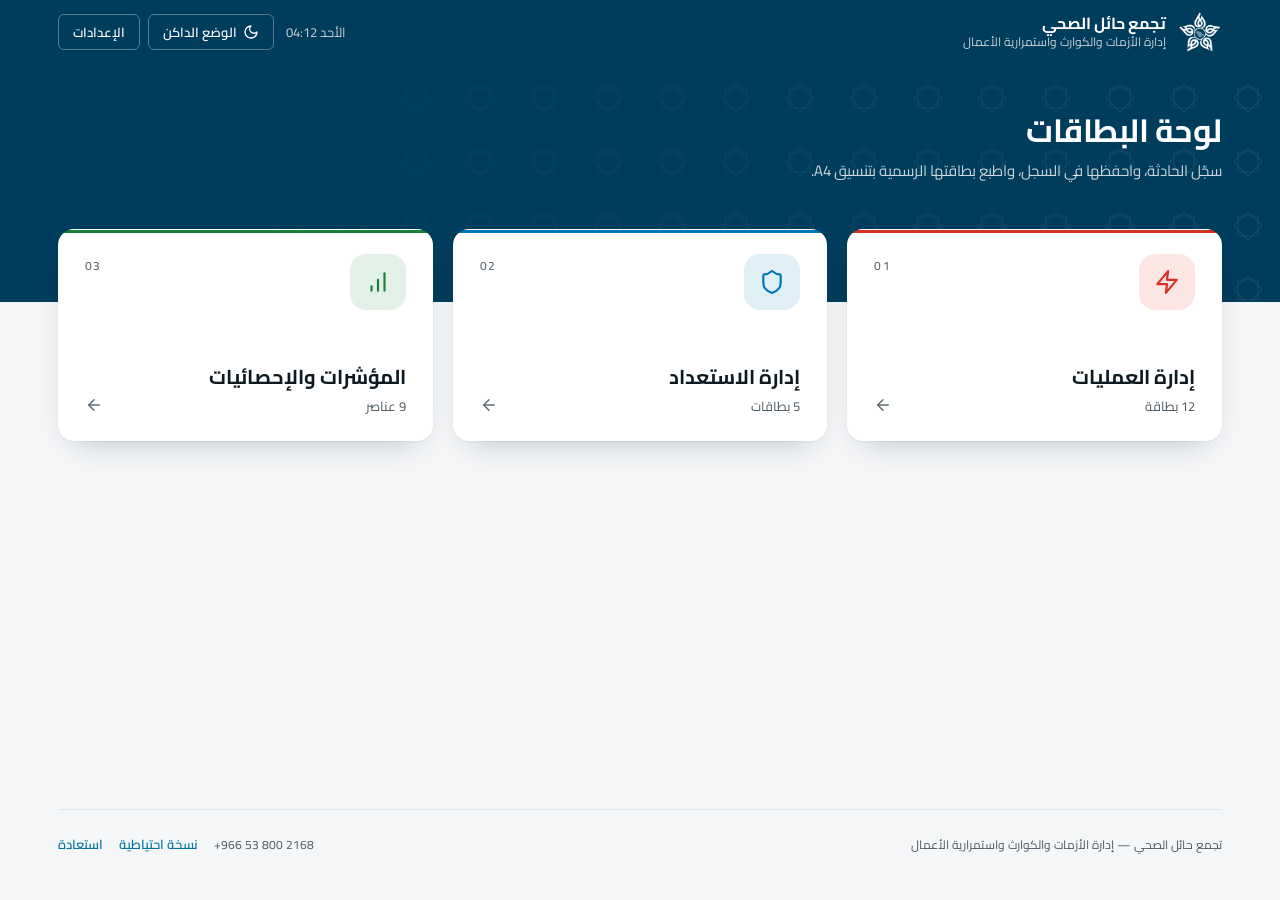
==== commit 68a4b4c1: "Add files via upload" ====
--- a/index.html
+++ b/index.html
@@ -28,6 +28,7 @@
 <link rel="stylesheet" href="css/07-stats-log.css"/>
 <link rel="stylesheet" href="css/08-splash.css"/>
 <link rel="stylesheet" href="css/09-theme.css"/>
+<link rel="stylesheet" href="css/10-refine.css"/>
 </head>
 <body>
 
--- a/css/00-fonts.css
+++ b/css/00-fonts.css
@@ -0,0 +1,17 @@
+/* خط Cairo محلياً (خط متغير: ملف واحد لكل لغة يغطي الأوزان 200–1000) — لا يحتاج إنترنت */
+@font-face {
+  font-family: 'Cairo';
+  font-style: normal;
+  font-weight: 200 1000;
+  font-display: swap;
+  src: url(../fonts/cairo-arabic.woff2) format('woff2');
+  unicode-range: U+0600-06FF, U+0750-077F, U+0870-0891, U+0897-08E1, U+08E3-08FF, U+200C-200E, U+2010-2011, U+204F, U+2E41, U+FB50-FDFF, U+FE70-FE74, U+FE76-FEFC;
+}
+@font-face {
+  font-family: 'Cairo';
+  font-style: normal;
+  font-weight: 200 1000;
+  font-display: swap;
+  src: url(../fonts/cairo-latin.woff2) format('woff2');
+  unicode-range: U+0000-00FF, U+0131, U+0152-0153, U+02BB-02BC, U+02C6, U+02DA, U+02DC, U+0304, U+0308, U+0329, U+2000-206F, U+20AC, U+2122, U+2191, U+2193, U+2212, U+2215, U+FEFF, U+FFFD;
+}
--- a/css/01-base.css
+++ b/css/01-base.css
@@ -0,0 +1,748 @@
+*{box-sizing:border-box;margin:0;padding:0;}
+body{font-family:'Cairo',sans-serif;direction:rtl;background:linear-gradient(150deg,#021A2C 0%,#06304A 38%,#074A66 70%,#0A5E7E 100%);min-height:100vh;padding:16px 14px;}
+body::before{content:'';position:fixed;inset:0;background:radial-gradient(ellipse at 70% 20%,rgba(0,174,239,0.12) 0%,transparent 55%),radial-gradient(ellipse at 15% 85%,rgba(77,196,232,0.08) 0%,transparent 45%);pointer-events:none;z-index:0;}
+
+
+/* ===== HOME PANEL ===== */
+.home-panel{display:none;min-height:100vh;flex-direction:column;align-items:center;justify-content:center;padding:40px 30px 24px;text-align:center;position:relative;z-index:1;}
+.home-panel.active{display:flex;}
+.home-header{display:flex;flex-direction:column;align-items:center;margin-bottom:44px;}
+.home-logo{width:120px;height:120px;object-fit:contain;margin:0 auto 18px;filter:drop-shadow(0 4px 20px rgba(0,0,0,0.5));display:block;}
+.home-cluster-label{color:rgba(255,255,255,0.55);font-size:11px;font-weight:700;letter-spacing:3px;text-transform:uppercase;margin-bottom:10px;}
+.home-org{color:#fff;font-size:48px;font-weight:900;line-height:1.15;margin-bottom:8px;text-shadow:0 2px 16px rgba(0,0,0,0.3);}
+.home-sub{color:rgba(255,255,255,0.65);font-size:15px;font-weight:600;}
+.home-cards{display:grid;grid-template-columns:repeat(3,1fr);gap:18px;width:100%;max-width:960px;margin:0 auto;}
+@media screen and (max-width:700px){.home-cards{grid-template-columns:repeat(2,1fr);}}
+
+/* ══════════════════════════════════════════
+   MOBILE RESPONSIVE — شامل للجوال
+══════════════════════════════════════════ */
+
+/* ── Global body on mobile ── */
+@media screen and (max-width:768px){
+  body{padding:8px 6px;}
+
+  /* ── Tab Nav ── */
+  .tab-nav{
+    display:none!important;
+    flex-wrap:nowrap;
+    overflow-x:auto;
+    overflow-y:hidden;
+    -webkit-overflow-scrolling:touch;
+    scroll-snap-type:x mandatory;
+    padding:6px 8px;
+    gap:6px;
+    position:sticky;
+    top:0;
+    z-index:50;
+    background:rgba(0,30,50,0.95);
+    backdrop-filter:blur(10px);
+    border-bottom:1px solid rgba(0,174,239,0.2);
+  }
+  .tab-nav::-webkit-scrollbar{display:none;}
+  .tab-btn{
+    flex-shrink:0;
+    scroll-snap-align:start;
+    font-size:11px!important;
+    padding:7px 12px!important;
+    white-space:nowrap;
+  }
+
+  /* ── Top bar ── */
+  .top-bar{padding:8px 10px!important;}
+  .top-logo{width:36px!important;height:36px!important;}
+  .top-title{font-size:13px!important;}
+  .top-sub{display:none!important;}
+  .top-actions{gap:6px!important;}
+  .btn-print,.btn-reset,.btn-back{font-size:10px!important;padding:6px 10px!important;}
+
+  /* ── A4 Page — scale down ── */
+  .a4-page{
+    width:100%!important;
+    min-height:unset!important;
+    margin:0 auto!important;
+    border-radius:8px!important;
+    transform:none!important;
+  }
+  .a4-header{padding:10px 12px 8px!important;gap:8px!important;}
+  .a4-logo{width:40px!important;height:40px!important;}
+  .a4-org-main{font-size:13px!important;}
+  .a4-org-sub{font-size:8px!important;}
+  .a4-badge{font-size:9px!important;padding:3px 8px!important;}
+  .a4-title-bar{font-size:11px!important;padding:4px 12px!important;}
+
+  /* ── A4 body grid → single column ── */
+  .a4-body{
+    display:flex!important;
+    flex-direction:column!important;
+    gap:0!important;
+  }
+  .col-right,.col-left{
+    border:none!important;
+    padding:10px 12px!important;
+    width:100%!important;
+  }
+  .col-left{border-top:1px solid #E3F2FD!important;}
+
+  /* ── A4 Lower ── */
+  .a4-lower{
+    flex-direction:column!important;
+    gap:0!important;
+  }
+  .lower-right,.lower-left{
+    width:100%!important;
+    padding:8px 12px!important;
+    border:none!important;
+    border-top:1px solid #E3F2FD!important;
+  }
+
+  /* ── Triages grid ── */
+  .triages{grid-template-columns:repeat(2,1fr)!important;}
+
+  /* ── Total row ── */
+  .total-row{padding:8px 12px!important;}
+  .total-val{font-size:28px!important;}
+
+  /* ── A4 Footer ── */
+  .a4-footer{font-size:9px!important;padding:6px 12px!important;flex-wrap:wrap;gap:4px;}
+
+  /* ── Form section ── */
+  .form-section{
+    margin:8px auto!important;
+    padding:12px!important;
+    border-radius:10px!important;
+    max-width:100%!important;
+  }
+  .form-title{font-size:13px!important;}
+  .form-grid{
+    grid-template-columns:1fr!important;
+    gap:8px!important;
+  }
+  .rc-field label{font-size:10px!important;}
+  .rc-field select,.rc-field input{font-size:12px!important;padding:8px 10px!important;}
+
+  /* ── Num section ── */
+  .num-grid{grid-template-columns:repeat(3,1fr)!important;gap:6px!important;}
+  .num-total{grid-column:span 3!important;}
+
+  /* ── Buttons ── */
+  .btn-print{width:100%!important;justify-content:center!important;}
+}
+
+/* ── Very small screens (< 480px) ── */
+@media screen and (max-width:480px){
+  .tab-btn{font-size:10px!important;padding:6px 10px!important;}
+  .a4-org-main{font-size:11px!important;}
+  .triages{grid-template-columns:repeat(2,1fr)!important;}
+  .num-grid{grid-template-columns:repeat(2,1fr)!important;}
+  .num-total{grid-column:span 2!important;}
+  .triage-box{padding:8px 6px!important;}
+  .triage-num{font-size:22px!important;}
+}
+
+/* ── Home page mobile ── */
+@media screen and (max-width:768px){
+  .hp-wrap{min-height:100vh;}
+  .hp-header{padding:16px 20px 14px!important;gap:12px!important;}
+  .hp-logo-ring{width:52px!important;height:52px!important;}
+  .hp-org-main{font-size:18px!important;}
+  .hp-org-sub{font-size:10px!important;}
+  .hp-body{padding:20px 16px!important;gap:20px!important;}
+  .hp-cats{
+    grid-template-columns:1fr!important;
+    gap:12px!important;
+    max-width:100%!important;
+  }
+  .hp-cat-btn{
+    flex-direction:row!important;
+    padding:16px 20px!important;
+    gap:16px!important;
+    border-radius:14px!important;
+    text-align:right!important;
+    align-items:center!important;
+  }
+  .hp-cat-icon{width:48px!important;height:48px!important;font-size:22px!important;flex-shrink:0!important;}
+  .hp-cat-name{font-size:15px!important;text-align:right!important;}
+  .hp-sub-grid{
+    grid-template-columns:repeat(2,1fr)!important;
+    gap:8px!important;
+  }
+  .hp-sub-card{padding:12px 10px!important;border-radius:10px!important;}
+  .hp-sub-card-name{font-size:11px!important;}
+  .hp-sub-card-icon{width:34px!important;height:34px!important;font-size:16px!important;}
+  .hp-footer{padding:10px 16px!important;flex-wrap:wrap;gap:6px;justify-content:center;}
+  .hp-footer-left{display:none!important;}
+  .hp-time-badge{font-size:10px!important;}
+}
+
+/* ── RCK table mobile ── */
+@media screen and (max-width:768px){
+  .ops-wrap{overflow-x:auto!important;-webkit-overflow-scrolling:touch;}
+  .ops-a4{min-width:600px;}
+  .ops-tbl{font-size:8px!important;}
+  .rck-wrap{overflow-x:auto!important;-webkit-overflow-scrolling:touch;}
+  .rck-a4{min-width:600px;}
+  .rck-tbl{font-size:9px!important;}
+  .rck-form .form-grid{grid-template-columns:1fr 1fr!important;}
+}
+
+/* ── Hypothesis pages mobile ── */
+@media screen and (max-width:768px){
+  .hyp-page{
+    width:100%!important;
+    min-height:unset!important;
+    margin:0 0 12px!important;
+    border-radius:8px!important;
+  }
+}
+
+/* ── Hazard panels mobile ── */
+@media screen and (max-width:768px){
+  .recv-hosp-row{flex-wrap:wrap;}
+}
+.home-card{background:rgba(255,255,255,0.09);border:1.5px solid rgba(255,255,255,0.18);border-radius:20px;padding:30px 20px 26px;cursor:pointer;transition:all .28s cubic-bezier(.4,0,.2,1);display:flex;flex-direction:column;align-items:center;justify-content:center;gap:0;backdrop-filter:blur(8px);position:relative;overflow:hidden;}
+.home-card::before{content:'';position:absolute;top:0;right:0;left:0;height:3px;border-radius:20px 20px 0 0;transition:opacity .25s;}
+.home-card.hc-fire::before{background:linear-gradient(90deg,#FF5252,#FF8A80);}
+.home-card.hc-oxygen::before{background:linear-gradient(90deg,#BCAAA4,#D7CCC8);}
+.home-card.hc-electricity::before{background:linear-gradient(90deg,#BCAAA4,#D7CCC8);}
+.home-card.hc-readiness::before{background:linear-gradient(90deg,#00AEEF,#4DD0E1);}
+.home-card.hc-hypothesis::before{background:linear-gradient(90deg,#26C6DA,#80DEEA);}
+.home-card.hc-injuries::before{background:linear-gradient(90deg,#E8C800,#FFF176);}
+.home-card:hover{background:rgba(255,255,255,0.16);transform:translateY(-5px);box-shadow:0 16px 40px rgba(0,0,0,0.35);}
+.home-card-icon-wrap{width:72px;height:72px;border-radius:18px;display:flex;align-items:center;justify-content:center;margin:0 auto 18px;font-size:38px;flex-shrink:0;line-height:1;text-align:center;}
+.hc-fire .home-card-icon-wrap{background:linear-gradient(145deg,#7B2020,#B71C1C);}
+.hc-oxygen .home-card-icon-wrap{background:linear-gradient(145deg,#3E2010,#6D4C41);}
+.hc-electricity .home-card-icon-wrap{background:linear-gradient(145deg,#3E2010,#6D4C41);}
+.hc-readiness .home-card-icon-wrap{background:linear-gradient(145deg,#005B82,#0288D1);}
+.hc-hypothesis .home-card-icon-wrap{background:linear-gradient(145deg,#00695C,#00897B);}
+.hc-injuries .home-card-icon-wrap{background:linear-gradient(145deg,#1A6A7A,#00838F);}
+.home-card-code{color:rgba(255,255,255,0.45);font-size:9.5px;font-weight:700;letter-spacing:2.5px;text-transform:uppercase;margin-bottom:8px;width:100%;}
+.home-card-lbl{color:#fff;font-size:20px;font-weight:800;line-height:1.3;text-align:center;margin-bottom:8px;width:100%;}
+.home-card-desc{color:rgba(255,255,255,0.55);font-size:12px;font-weight:500;line-height:1.6;text-align:center;width:100%;}
+.home-footer-bar{color:rgba(255,255,255,0.4);font-size:12px;font-weight:600;margin-top:44px;display:flex;align-items:center;justify-content:center;gap:16px;}
+.home-footer-bar span.sep{opacity:0.4;}
+.home-settings-btn{padding:12px 36px;background:rgba(255,255,255,0.1);border:1.5px solid rgba(255,255,255,0.25);border-radius:12px;color:#fff;font-family:'Cairo',sans-serif;font-size:13px;font-weight:700;cursor:pointer;transition:all .2s;}
+.home-settings-btn:hover{background:rgba(255,255,255,0.2);}
+/* receiving hospitals print */
+.recv-hosp-row{display:flex;align-items:flex-start;gap:6px;margin-bottom:3px;}
+.recv-hosp-row.empty-row{display:none;}
+@media print{.recv-hosp-row.empty-row{display:none!important;}.recv-section-empty{display:none!important;}}
+
+/* ===== TOP BAR ===== */
+.top-bar{max-width:1100px;margin:0 auto 14px;display:flex;align-items:center;gap:14px;position:relative;z-index:10;}
+.top-logo{width:54px;height:54px;object-fit:contain;flex-shrink:0;filter:drop-shadow(0 2px 6px rgba(0,0,0,0.4));}
+.top-title-block{flex:1;}
+.top-title{color:#fff;font-size:20px;font-weight:900;line-height:1.2;}
+.top-sub{color:rgba(255,255,255,0.6);font-size:11px;font-weight:600;margin-top:2px;}
+.top-actions{display:flex;gap:8px;}
+.btn-back{display:flex;align-items:center;gap:7px;padding:9px 16px;background:rgba(55,200,245,.12);border:1.5px solid rgba(55,200,245,.45);border-radius:10px;color:#9ADCF5;font-family:'Cairo',sans-serif;font-size:12px;font-weight:800;cursor:pointer;transition:background .2s,border-color .2s;}
+.btn-back:hover{background:rgba(55,200,245,.22);border-color:#37C8F5;}
+.btn-print{padding:9px 18px;background:rgba(255,255,255,0.1);border:1.5px solid rgba(255,255,255,0.25);border-radius:10px;font-family:'Cairo',sans-serif;font-size:12px;font-weight:700;cursor:pointer;color:#fff;transition:all .2s;}
+.btn-print:hover{background:rgba(255,255,255,0.2);}
+.btn-reset{padding:9px 18px;background:rgba(255,80,80,0.15);border:1.5px solid rgba(255,80,80,0.3);border-radius:10px;font-family:'Cairo',sans-serif;font-size:12px;font-weight:700;cursor:pointer;color:#ffaaaa;transition:all .2s;}
+.btn-reset:hover{background:rgba(255,80,80,0.25);}
+
+/* ===== TAB NAV ===== */
+.tab-nav{display:none!important;}
+.tab-btn{padding:8px 16px;border-radius:10px;border:1.5px solid rgba(255,255,255,0.18);background:rgba(255,255,255,0.07);color:rgba(255,255,255,0.7);font-family:'Cairo',sans-serif;font-size:12px;font-weight:700;cursor:pointer;transition:all .25s;display:flex;align-items:center;gap:6px;}
+.tab-btn:hover{background:rgba(255,255,255,0.14);color:#fff;}
+.tab-btn.active{color:#fff;border-color:transparent;}
+.tab-btn[data-card="home"].active{background:linear-gradient(135deg,#003D5C,#005B82);}
+.tab-btn[data-card="readiness"].active{background:linear-gradient(135deg,#005B82,#0078A8);}
+.tab-btn[data-card="electricity"].active{background:linear-gradient(135deg,#3E2010,#6D4C41);}
+.tab-btn[data-card="oxygen"].active{background:linear-gradient(135deg,#3E2010,#6D4C41);}
+.tab-btn[data-card="fire"].active{background:linear-gradient(135deg,#B71C1C,#D32F2F);}
+.tab-btn[data-card="injuries"].active{background:#E8C800;color:#1a1a1a;border-color:#E8C800;}
+.tab-btn[data-card="hypothesis"].active{background:linear-gradient(135deg,#00695C,#00897B);}
+.tab-btn[data-card="hazard-human"].active{background:linear-gradient(135deg,#7B1FA2,#9C27B0);color:#fff;border-color:transparent;}
+.tab-btn[data-card="hazard-tech"].active{background:linear-gradient(135deg,#1565C0,#1976D2);color:#fff;border-color:transparent;}
+.tab-btn[data-card="hazard-nature"].active{background:linear-gradient(135deg,#2E7D32,#388E3C);color:#fff;border-color:transparent;}
+.tab-btn[data-card="hazard-hazmat"].active{background:linear-gradient(135deg,#BF360C,#D84315);color:#fff;border-color:transparent;}
+.tab-btn[data-card="ops"].active{background:linear-gradient(135deg,#004D40,#00695C);color:#fff;border-color:transparent;}
+.tab-btn[data-card="readiness-check"].active{background:linear-gradient(135deg,#1B5E20,#2E7D32);color:#fff;border-color:transparent;}
+.tab-btn[data-card="hazard-human"].active{background:linear-gradient(135deg,#7B1FA2,#9C27B0);color:#fff;border-color:transparent;}
+.tab-btn[data-card="hazard-tech"].active{background:linear-gradient(135deg,#1565C0,#1976D2);color:#fff;border-color:transparent;}
+.tab-btn[data-card="hazard-nature"].active{background:linear-gradient(135deg,#2E7D32,#388E3C);color:#fff;border-color:transparent;}
+.tab-btn[data-card="hazard-hazmat"].active{background:linear-gradient(135deg,#BF360C,#D84315);color:#fff;border-color:transparent;}
+
+/* ===== CARD PANEL ===== */
+.card-panel{display:none;}
+.card-panel.active{display:block;}
+
+/* ===== A4 PAGE ===== */
+.a4-page{width:297mm;min-height:210mm;background:#fff;margin:0 auto;border-radius:4px;box-shadow:0 8px 40px rgba(0,0,0,0.35);display:flex;flex-direction:column;overflow:hidden;position:relative;font-family:'Cairo',sans-serif;direction:rtl;}
+
+/* Header */
+.a4-header{padding:12px 22px 10px;display:flex;align-items:center;gap:14px;border-bottom:4px solid #00AEEF;}
+.a4-header.hdr-readiness,
+.a4-header.hdr-electricity,
+.a4-header.hdr-oxygen,
+.a4-header.hdr-fire,
+.a4-header.hdr-injuries{background:linear-gradient(135deg,#003D5C 0%,#005B82 50%,#0078A8 100%);border-bottom-color:#00AEEF;}
+
+.a4-logo{width:60px;height:60px;object-fit:contain;flex-shrink:0;}
+.a4-org-block{flex:1;}
+.a4-org-main{color:#fff;font-size:19px;font-weight:900;line-height:1.2;}
+.a4-org-sub{color:rgba(255,255,255,0.65);font-size:10px;font-weight:600;margin-top:2px;}
+.a4-badge{background:rgba(255,255,255,0.15);border:1.5px solid rgba(255,255,255,0.3);border-radius:20px;padding:5px 14px;color:#fff;font-size:12px;font-weight:800;white-space:nowrap;}
+.a4-badge.badge-readiness{background:rgba(0,174,239,0.25);border-color:#00AEEF;}
+.a4-badge.badge-electricity{background:rgba(109,76,65,0.7);border-color:#BCAAA4;}
+.a4-badge.badge-oxygen{background:rgba(78,45,20,0.7);border-color:#BCAAA4;}
+.a4-badge.badge-fire{background:rgba(183,28,28,0.8);border-color:#FF5252;}
+.a4-badge.badge-injuries{background:rgba(184,168,0,0.8);border-color:#E8C800;color:#1a1a1a;}
+
+/* Title Bar */
+.a4-title-bar{padding:5px 20px;color:#fff;font-size:14px;font-weight:900;display:flex;align-items:center;gap:10px;}
+.title-sep{opacity:0.5;font-size:16px;}
+
+/* Body grid */
+.a4-body{flex:1;display:grid;grid-template-columns:1fr 1fr;}
+.col-left{padding:10px 10px 10px 16px;border-left:2px solid #E3F2FD;background:#F7FBFD;}
+.col-right{padding:10px 16px 10px 10px;background:#fff;}
+.section-title{font-size:11px;font-weight:800;color:#005B82;text-transform:uppercase;letter-spacing:0.7px;margin-bottom:9px;display:flex;align-items:center;gap:6px;padding-bottom:5px;border-bottom:2px solid #00AEEF;}
+.section-title.st-elec{color:#4E2D14;border-bottom-color:#BCAAA4;}
+.section-title.st-oxy{color:#4E2D14;border-bottom-color:#BCAAA4;}
+.section-title.st-fire{color:#B71C1C;border-bottom-color:#FF5252;}
+.section-title.st-inj{color:#5C5000;border-bottom-color:#E8C800;}
+
+/* Total & Triages */
+.total-row{border-radius:10px;padding:9px 14px;display:flex;align-items:center;justify-content:space-between;margin-bottom:8px;box-shadow:0 4px 14px rgba(0,0,0,0.15);}
+.total-row.tr-blue{background:linear-gradient(135deg,#005B82,#0078A8);}
+.total-row.tr-orange{background:linear-gradient(135deg,#005B82,#0078A8);}
+.total-row.tr-teal{background:linear-gradient(135deg,#005B82,#0078A8);}
+.total-row.tr-red{background:linear-gradient(135deg,#005B82,#0078A8);}
+.total-row.tr-amber{background:linear-gradient(135deg,#005B82,#0078A8);}
+.total-row.tr-amber .total-lbl{color:rgba(255,255,255,0.85);}
+.total-row.tr-amber .total-val{color:#fff;}
+.total-lbl{color:rgba(255,255,255,0.85);font-size:14px;font-weight:700;}
+.total-val{color:#fff;font-size:38px;font-weight:900;line-height:1;}
+
+.triages{display:flex;flex-direction:column;gap:6px;}
+.triage-box{border-radius:8px;padding:8px 12px;display:flex;align-items:center;gap:8px;}
+.triage-icon{font-size:16px;flex-shrink:0;}
+.triage-lbl{flex:1;font-size:13px;font-weight:700;}
+.triage-num{font-size:26px;font-weight:900;line-height:1;}
+#panel-fire .triage-box,#panel-injuries .triage-box{padding:6px 10px;}
+#panel-fire .triage-icon,#panel-injuries .triage-icon{font-size:14px;}
+#panel-fire .triage-lbl,#panel-injuries .triage-lbl{font-size:11px;}
+#panel-fire .triage-num,#panel-injuries .triage-num{font-size:22px;}
+.t-black{background:#1a1a1a;color:#fff;}.t-black .triage-num{color:#e0e0e0;}
+.t-red{background:#C11B17;color:#fff;}.t-red .triage-num{color:#FFCDD2;}
+.t-yellow{background:#FFFF00;color:#1a1a1a;}.t-yellow .triage-num{color:#333;}
+.t-green{background:#2E7D32;color:#fff;}.t-green .triage-num{color:#C8E6C9;}
+
+/* Info Rows */
+.info-list{display:flex;flex-direction:column;gap:5px;}
+.info-row{display:flex;align-items:flex-start;gap:8px;background:#F7FBFD;border:1px solid #C8E4F0;border-radius:8px;padding:7px 10px;}
+.info-icon{font-size:18px;flex-shrink:0;margin-top:1px;}
+.info-content{flex:1;display:flex;flex-direction:column;gap:1px;}
+.info-lbl{font-size:9px;font-weight:700;color:#4A5A6A;text-transform:uppercase;letter-spacing:0.5px;}
+.info-val{font-size:13px;font-weight:800;color:#1A3A4A;}
+.info-sub{font-size:11px;font-weight:600;color:#005B82;}
+
+/* Status badge */
+.status-pill{display:inline-block;padding:2px 10px;border-radius:20px;font-size:11px;font-weight:800;}
+.status-active{background:#FFECB3;color:#E65100;}
+.status-resolved{background:#C8E6C9;color:#1B5E20;}
+.status-monitoring{background:#E3F2FD;color:#0D47A1;}
+.status-critical{background:#FFCDD2;color:#B71C1C;}
+
+/* Affected areas list */
+.affected-grid{display:flex;flex-wrap:wrap;gap:4px;margin-top:3px;}
+.affected-chip{background:#E3F2FD;border:1px solid #90CAF9;border-radius:6px;padding:2px 8px;font-size:10px;font-weight:700;color:#1565C0;}
+.affected-chip.chip-red{background:#FFCDD2;border-color:#EF9A9A;color:#B71C1C;}
+.affected-chip.chip-amber{background:#EFEBE9;border-color:#BCAAA4;color:#4E2D14;}
+.affected-chip.chip-teal{background:#EFEBE9;border-color:#BCAAA4;color:#4E2D14;}
+
+/* Lower section */
+.a4-lower{display:grid;grid-template-columns:1fr 1fr;border-top:2px solid #E3F2FD;min-height:0;}
+.lower-right{padding:8px 10px 8px 16px;border-left:2px solid #E3F2FD;background:#F7FBFD;}
+.lower-left{padding:8px 16px 8px 10px;background:#fff;display:flex;align-items:center;}
+
+/* Notes */
+.notes-block{margin:0 18px 8px;background:#FFF8E1;border:1.5px solid #F9A825;border-radius:8px;padding:7px 12px;}
+.notes-title{font-size:10px;font-weight:800;color:#F57F17;margin-bottom:4px;text-transform:uppercase;}
+.notes-text{font-size:12px;font-weight:600;color:#3E2723;line-height:1.6;white-space:pre-line;}
+
+/* Footer */
+.a4-footer{padding:5px 20px;color:rgba(255,255,255,0.8);font-size:10px;font-weight:600;display:flex;align-items:center;justify-content:space-between;border-top:2px solid #00AEEF;flex-shrink:0;}
+.a4-footer.ft-blue,
+.a4-footer.ft-orange,
+.a4-footer.ft-teal,
+.a4-footer.ft-red,
+.a4-footer.ft-amber{background:linear-gradient(135deg,#005B82,#003D5C);border-top-color:#00AEEF;color:rgba(255,255,255,0.8);}
+
+/* Electricity special blocks */
+.elec-status-row{border-radius:8px;padding:8px 12px;background:linear-gradient(135deg,#005B82,#0078A8);color:#fff;display:flex;align-items:center;justify-content:space-between;margin-bottom:8px;}
+.elec-status-val{font-size:13px;font-weight:800;}
+.oxy-level-bar{height:8px;border-radius:4px;background:#E0F2F1;margin-top:4px;overflow:hidden;}
+.oxy-level-fill{height:100%;border-radius:4px;transition:width .4s;}
+
+/* ===== FORM SECTION ===== */
+.form-section{max-width:297mm;margin:14px auto 30px;background:rgba(255,255,255,0.07);border:1.5px solid rgba(255,255,255,0.15);border-radius:14px;padding:18px;backdrop-filter:blur(10px);position:relative;z-index:2;}
+.form-title{color:rgba(255,255,255,0.7);font-size:10px;font-weight:700;letter-spacing:1px;text-transform:uppercase;margin-bottom:14px;display:flex;align-items:center;gap:8px;}
+.form-title::after{content:'';flex:1;height:1px;background:rgba(255,255,255,0.12);}
+.form-grid{display:grid;grid-template-columns:repeat(3,1fr);gap:10px;}
+.rc-field{display:flex;flex-direction:column;gap:4px;}
+.rc-field label{color:rgba(255,255,255,0.65);font-size:10px;font-weight:700;}
+.rc-field input,.rc-field select,.rc-field textarea{background:rgba(255,255,255,0.1);border:1.5px solid rgba(255,255,255,0.15);border-radius:8px;padding:8px 11px;color:#fff;font-family:'Cairo',sans-serif;font-size:12px;outline:none;transition:all .2s;direction:rtl;width:100%;}
+.rc-field input::placeholder,.rc-field textarea::placeholder{color:rgba(255,255,255,0.35);}
+.rc-field input:focus,.rc-field select:focus,.rc-field textarea:focus{border-color:#00AEEF;background:rgba(255,255,255,0.15);}
+.rc-field select option{background:#004A6E;color:#fff;}
+.rc-field select optgroup{background:#003D5C;color:rgba(255,255,255,0.5);}
+
+/* Number grid */
+.num-section{margin-top:12px;}
+.num-section-lbl{color:rgba(255,255,255,0.65);font-size:10px;font-weight:700;margin-bottom:8px;}
+.num-grid{display:grid;grid-template-columns:repeat(5,1fr);gap:8px;}
+.num-field{display:flex;flex-direction:column;align-items:center;gap:4px;background:rgba(255,255,255,0.06);border-radius:10px;padding:10px 6px;}
+.num-field label{color:rgba(255,255,255,0.6);font-size:9px;font-weight:700;text-align:center;}
+.num-field input{background:rgba(255,255,255,0.12);border:1.5px solid rgba(255,255,255,0.2);border-radius:7px;padding:6px;color:#fff;font-family:'Cairo',sans-serif;font-size:18px;font-weight:700;text-align:center;width:100%;outline:none;direction:ltr;}
+.num-field.nf-red input{border-color:rgba(198,40,40,0.5);}
+.num-field.nf-yellow input{border-color:rgba(249,168,37,0.5);}
+.num-field.nf-green input{border-color:rgba(46,125,50,0.5);}
+.num-total{background:rgba(0,174,239,0.15);border:1.5px solid rgba(0,174,239,0.4);}
+.num-total label{color:#B3E5F7;font-weight:900;}
+.num-total input{background:transparent;border:none;font-size:22px;color:#00AEEF;cursor:default;}
+
+/* Checkbox group */
+.check-group{display:flex;flex-wrap:wrap;gap:6px;margin-top:4px;}
+.check-item{display:flex;align-items:center;gap:4px;background:rgba(255,255,255,0.08);border:1px solid rgba(255,255,255,0.15);border-radius:6px;padding:4px 8px;cursor:pointer;}
+.check-item input[type=checkbox]{accent-color:#00AEEF;width:13px;height:13px;cursor:pointer;}
+.check-item label{color:rgba(255,255,255,0.8);font-size:10px;font-weight:600;cursor:pointer;}
+
+
+/* ===== SETTINGS MODAL ===== */
+.settings-overlay{position:fixed;inset:0;background:rgba(0,0,0,0.78);z-index:9999;display:none;align-items:flex-start;justify-content:center;padding:24px;overflow-y:auto;}
+.settings-overlay.open{display:flex;}
+.settings-box{background:linear-gradient(160deg,#002D44 0%,#004A6E 100%);border:1.5px solid rgba(255,255,255,0.15);border-radius:18px;width:100%;max-width:740px;padding:28px 26px;direction:rtl;font-family:'Cairo',sans-serif;margin:auto;}
+.settings-header{display:flex;align-items:center;justify-content:space-between;margin-bottom:22px;}
+.settings-title{color:#fff;font-size:17px;font-weight:900;display:flex;align-items:center;gap:8px;}
+.settings-close{background:rgba(255,255,255,0.08);border:1.5px solid rgba(255,255,255,0.18);color:rgba(255,255,255,0.7);width:36px;height:36px;border-radius:50%;font-size:18px;cursor:pointer;display:flex;align-items:center;justify-content:center;transition:all .2s;line-height:1;}
+.settings-close:hover{background:rgba(255,80,80,0.35);color:#fff;border-color:rgba(255,80,80,0.5);}
+.stabs{display:flex;gap:8px;margin-bottom:20px;flex-wrap:wrap;}
+.stab{padding:9px 18px;border-radius:10px;border:1.5px solid rgba(255,255,255,0.15);background:rgba(255,255,255,0.07);color:rgba(255,255,255,0.65);font-family:'Cairo',sans-serif;font-size:12px;font-weight:700;cursor:pointer;transition:all .2s;}
+.stab:hover{background:rgba(255,255,255,0.13);color:#fff;}
+.stab.active{background:rgba(0,174,239,0.22);border-color:#00AEEF;color:#fff;}
+.settings-panel{display:none;}
+.settings-panel.active{display:block;}
+.settings-add-row{display:flex;gap:8px;margin-bottom:14px;}
+.settings-inp{flex:1;background:rgba(255,255,255,0.1);border:1.5px solid rgba(255,255,255,0.2);border-radius:9px;padding:9px 13px;color:#fff;font-family:'Cairo',sans-serif;font-size:13px;direction:rtl;outline:none;transition:all .2s;}
+.settings-inp:focus{border-color:#00AEEF;background:rgba(255,255,255,0.15);}
+.settings-inp::placeholder{color:rgba(255,255,255,0.32);}
+.settings-add-btn{padding:9px 20px;background:rgba(0,174,239,0.28);border:1.5px solid #00AEEF;border-radius:9px;color:#fff;font-family:'Cairo',sans-serif;font-size:13px;font-weight:700;cursor:pointer;white-space:nowrap;transition:all .2s;}
+.settings-add-btn:hover{background:rgba(0,174,239,0.48);}
+.settings-list{max-height:360px;overflow-y:auto;display:flex;flex-direction:column;gap:7px;margin-bottom:14px;padding-left:2px;}
+.settings-item{display:flex;align-items:center;gap:10px;background:rgba(255,255,255,0.07);border:1px solid rgba(255,255,255,0.1);border-radius:9px;padding:9px 14px;}
+.settings-item span{flex:1;color:#fff;font-size:13px;font-weight:600;}
+.settings-del{background:rgba(255,80,80,0.18);border:1px solid rgba(255,80,80,0.38);color:#ff9999;border-radius:7px;padding:4px 12px;font-family:'Cairo',sans-serif;font-size:11px;font-weight:700;cursor:pointer;transition:all .2s;white-space:nowrap;}
+.settings-del:hover{background:rgba(255,80,80,0.38);color:#fff;}
+.settings-footer{display:flex;align-items:center;gap:10px;flex-wrap:wrap;}
+.settings-reset{padding:8px 16px;background:rgba(255,255,255,0.06);border:1px solid rgba(255,255,255,0.14);border-radius:9px;color:rgba(255,255,255,0.55);font-family:'Cairo',sans-serif;font-size:11px;font-weight:700;cursor:pointer;transition:all .2s;}
+.settings-reset:hover{background:rgba(255,255,255,0.12);color:#fff;}
+.settings-empty{color:rgba(255,255,255,0.4);font-size:13px;text-align:center;padding:20px;}
+.settings-save-note{color:#7dd8f7;font-size:11px;font-weight:600;flex:1;text-align:left;}
+.btn-settings{padding:9px 16px;background:rgba(0,174,239,0.14);border:1.5px solid rgba(0,174,239,0.32);border-radius:10px;font-family:'Cairo',sans-serif;font-size:12px;font-weight:700;cursor:pointer;color:#7dd8f7;transition:all .2s;}
+.btn-settings:hover{background:rgba(0,174,239,0.28);color:#fff;}
+
+
+/* ═══════════════════════════════════════════════════
+   PROFESSIONAL MOBILE ENHANCEMENTS — تحسينات الجوال
+   ═══════════════════════════════════════════════════ */
+
+/* منع pull-to-refresh */
+body { overscroll-behavior-y: contain; }
+
+/* إزالة الوميض عند اللمس */
+button,.tab-btn,.home-card,.hp-cat-btn,.hp-sub-card,.check-item,
+.mob-bar-btn,.settings-add-btn,.stab,.settings-del {
+  -webkit-tap-highlight-color: transparent;
+  touch-action: manipulation;
+}
+
+@media screen and (max-width: 768px) {
+
+  /* ── iOS: منع تكبير الشاشة عند النقر على الحقول (font-size >= 16px) ── */
+  .rc-field select,
+  .rc-field input,
+  .rc-field textarea,
+  .settings-inp,
+  .num-field input {
+    font-size: 16px !important;
+    -webkit-appearance: none;
+  }
+
+  /* ── إصلاح grid-column:span على تخطيط عمود واحد ── */
+  .form-grid > * { grid-column: span 1 !important; }
+
+  /* ── أحجام لمس مريحة (min 44px) ── */
+  .tab-btn {
+    min-height: 44px !important;
+    align-items: center !important;
+    justify-content: center !important;
+    display: inline-flex !important;
+  }
+  .btn-print, .btn-reset, .btn-settings {
+    min-height: 44px !important;
+    display: inline-flex !important;
+    align-items: center !important;
+    justify-content: center !important;
+  }
+  .check-item {
+    padding: 10px 14px !important;
+    min-height: 44px !important;
+    align-items: center !important;
+  }
+  .stab {
+    min-height: 44px !important;
+    display: inline-flex !important;
+    align-items: center !important;
+    font-size: 12px !important;
+  }
+  .settings-add-btn { min-height: 46px !important; font-size: 14px !important; }
+  .settings-del     { min-height: 38px !important; padding: 6px 16px !important; }
+  .settings-item    { padding: 10px 14px !important; }
+  .settings-item span { font-size: 14px !important; }
+  .settings-inp     { min-height: 46px !important; font-size: 16px !important; }
+
+  /* ── Settings modal → bottom sheet ── */
+  .settings-overlay {
+    padding: 0 !important;
+    align-items: flex-end !important;
+  }
+  .settings-box {
+    border-radius: 22px 22px 0 0 !important;
+    max-height: 88vh !important;
+    overflow-y: auto !important;
+    -webkit-overflow-scrolling: touch !important;
+    padding: 22px 16px calc(24px + env(safe-area-inset-bottom,0px)) !important;
+    margin: 0 !important;
+    max-width: 100% !important;
+    width: 100% !important;
+    box-shadow: 0 -12px 48px rgba(0,0,0,0.6) !important;
+  }
+  .settings-box::before {
+    content: '';
+    display: block;
+    width: 40px; height: 4px;
+    background: rgba(255,255,255,0.25);
+    border-radius: 4px;
+    margin: 0 auto 18px;
+  }
+  .settings-header { margin-bottom: 16px !important; }
+  .settings-title  { font-size: 15px !important; }
+  .stabs { gap: 6px !important; margin-bottom: 16px !important; }
+  .settings-list { max-height: 40vh !important; }
+
+  /* ── الـ top-bar على الجوال: شريط علوي لاصق ── */
+  .top-bar {
+    position: sticky !important;
+    top: 0 !important;
+    z-index: 60 !important;
+    background: rgba(0, 22, 40, 0.97) !important;
+    backdrop-filter: blur(12px) !important;
+    -webkit-backdrop-filter: blur(12px) !important;
+    border-bottom: 1px solid rgba(0,174,239,0.2) !important;
+    max-width: 100% !important;
+    margin-bottom: 0 !important;
+    padding: 10px 12px !important;
+  }
+  .top-title-block { display: none !important; }
+  .top-actions { margin-right: auto; }
+
+  /* ── مسافة سفلية لشريط الإجراءات المثبّت ── */
+  body {
+    padding-bottom: calc(72px + env(safe-area-inset-bottom, 0px)) !important;
+  }
+
+  /* ── num fields على الجوال ── */
+  .num-field input { font-size: 22px !important; padding: 10px 6px !important; }
+  .num-field label { font-size: 10px !important; }
+
+  /* ── check-group مريح ── */
+  .check-group { gap: 8px !important; }
+
+  /* ── ردود فعل اللمس ── */
+  .hp-cat-btn:active  { background: rgba(0,174,239,0.15) !important; border-color: #00AEEF !important; }
+  .hp-sub-card:active { background: rgba(0,174,239,0.2)  !important; border-color: rgba(0,174,239,0.6) !important; }
+  .home-card:active   { background: rgba(255,255,255,0.2) !important; }
+
+  /* ── تحسين معاينة التقرير ── */
+  .a4-page     { box-shadow: 0 4px 20px rgba(0,0,0,0.4) !important; }
+  .section-title { font-size: 10px !important; }
+  .info-val    { font-size: 12px !important; }
+  .info-lbl    { font-size: 8px !important; }
+  .triage-box  { padding: 10px 12px !important; }
+  .triage-num  { font-size: 24px !important; }
+}
+
+/* ── شريط الإجراءات السفلي للجوال ── */
+#mobile-action-bar { display: none; }
+
+@media screen and (max-width: 768px) {
+  #mobile-action-bar {
+    display: flex;
+    position: fixed;
+    bottom: 0; left: 0; right: 0;
+    z-index: 500;
+    background: rgba(0, 18, 34, 0.97);
+    backdrop-filter: blur(20px);
+    -webkit-backdrop-filter: blur(20px);
+    border-top: 1px solid rgba(0,174,239,0.22);
+    padding: 8px 12px;
+    padding-bottom: calc(8px + env(safe-area-inset-bottom, 0px));
+    gap: 6px;
+    align-items: stretch;
+    justify-content: space-around;
+  }
+  #mobile-action-bar.bar-home { display: none !important; }
+}
+.mob-bar-btn {
+  flex: 1;
+  display: flex;
+  flex-direction: column;
+  align-items: center;
+  justify-content: center;
+  gap: 3px;
+  padding: 7px 4px;
+  border-radius: 12px;
+  background: rgba(255,255,255,0.05);
+  border: 1.5px solid rgba(255,255,255,0.09);
+  color: rgba(255,255,255,0.7);
+  font-family: 'Cairo', sans-serif;
+  cursor: pointer;
+  transition: background .15s, border-color .15s, transform .1s;
+  -webkit-tap-highlight-color: transparent;
+  touch-action: manipulation;
+  min-height: 52px;
+}
+.mob-bar-btn:active {
+  background: rgba(0,174,239,0.18) !important;
+  border-color: rgba(0,174,239,0.55) !important;
+  color: #fff !important;
+  transform: scale(.96);
+}
+.mob-bar-btn.mob-primary {
+  background: rgba(0,174,239,0.14);
+  border-color: rgba(0,174,239,0.38);
+  color: #7dd8f7;
+}
+.mob-bar-btn.mob-danger {
+  background: rgba(255,80,80,0.08);
+  border-color: rgba(255,80,80,0.2);
+  color: rgba(255,160,160,0.8);
+}
+.mob-bar-btn-icon { font-size: 18px; line-height: 1; }
+.mob-bar-btn-lbl  { font-size: 9px; font-weight: 700; white-space: nowrap; letter-spacing: .2px; }
+
+/* Print */
+@media print{
+  /* ═══ أساسيات ═══ */
+  body{background:#fff!important;padding:0!important;margin:0!important;}
+  body::before{display:none!important;}
+  .no-print{display:none!important;}
+  #mobile-action-bar{display:none!important;}
+  .settings-overlay{display:none!important;}
+  .top-bar{display:none!important;}
+  .tab-nav{display:none!important;}
+  .form-section{display:none!important;}
+
+  /* ═══ إظهار اللوحة النشطة فقط ═══ */
+  .card-panel{display:none!important;}
+  .card-panel.active{display:block!important;}
+  #panel-home{display:none!important;}
+
+  /* ═══ إعادة تعيين CSS الجوال لصفحة A4 ═══
+     (على الجوال تُطبَّق قواعد max-width:768px أثناء الطباعة
+      بسبب عرض الشاشة، لذا نحتاج !important لإلغائها) */
+  .a4-page{
+    width:297mm!important;
+    min-height:210mm!important;
+    box-shadow:none!important;
+    border-radius:0!important;
+    margin:0!important;
+    display:flex!important;
+    flex-direction:column!important;
+  }
+  .a4-body{
+    display:grid!important;
+    grid-template-columns:1fr 1fr!important;
+    flex-direction:unset!important;
+    gap:0!important;
+  }
+  .col-right{
+    padding:10px 16px 10px 10px!important;
+    width:auto!important;
+    border:none!important;
+    border-left:2px solid #E3F2FD!important;
+    background:#fff!important;
+  }
+  .col-left{
+    padding:10px 10px 10px 16px!important;
+    width:auto!important;
+    border:none!important;
+    border-top:none!important;
+    background:#F7FBFD!important;
+  }
+  .a4-lower{
+    display:grid!important;
+    grid-template-columns:1fr 1fr!important;
+    flex-direction:unset!important;
+  }
+  .lower-right{
+    padding:8px 10px 8px 16px!important;
+    width:auto!important;
+    border:none!important;
+    border-top:none!important;
+    border-left:2px solid #E3F2FD!important;
+    background:#F7FBFD!important;
+  }
+  .lower-left{
+    padding:8px 16px 8px 10px!important;
+    width:auto!important;
+    border:none!important;
+    background:#fff!important;
+  }
+  .triages{
+    display:flex!important;
+    flex-direction:column!important;
+    grid-template-columns:unset!important;
+    gap:6px!important;
+  }
+  .triage-box{padding:8px 12px!important;}
+  .triage-num{font-size:26px!important;}
+  .triage-lbl{font-size:13px!important;}
+  .total-row{padding:9px 14px!important;}
+  .total-val{font-size:38px!important;}
+  .a4-header{padding:12px 22px 10px!important;gap:14px!important;}
+  .a4-logo{width:60px!important;height:60px!important;}
+  .a4-org-main{font-size:19px!important;}
+  .a4-org-sub{font-size:10px!important;}
+  .a4-badge{font-size:12px!important;padding:5px 14px!important;}
+  .a4-title-bar{font-size:14px!important;padding:5px 20px!important;}
+  .a4-footer{font-size:10px!important;padding:5px 20px!important;flex-wrap:nowrap!important;}
+  .section-title{font-size:11px!important;}
+  .info-val{font-size:13px!important;}
+  .info-lbl{font-size:9px!important;}
+
+  /* ═══ إجبار ألوان A4 ═══ */
+  .a4-header,.a4-title-bar,.a4-footer,.total-row,
+  .t-black,.t-red,.t-yellow,.t-green,.triage-box,
+  .info-row,.notes-block,.affected-chip,
+  .status-active,.status-resolved,.status-monitoring,.status-critical{
+    -webkit-print-color-adjust:exact!important;
+    print-color-adjust:exact!important;
+    color-adjust:exact!important;
+  }
+
+  /* ═══ RCK: إعادة تعيين ═══ */
+  .rck-a4{
+    width:297mm!important;
+    min-height:210mm!important;
+    box-shadow:none!important;
+    border-radius:0!important;
+  }
+}
+
+/* ── تمييز الحقول الناقصة أو غير المنطقية (من js/14-validation.js) ── */
+@media screen { .hh-invalid { border-color: #EF4444 !important; box-shadow: 0 0 0 2px rgba(239,68,68,0.35) !important; } }
--- a/css/02-home.css
+++ b/css/02-home.css
@@ -0,0 +1,130 @@
+/* ══ الصفحة الرئيسية — ثلاث أيقونات للأقسام، والنقر على قسم يعرض أيقونات بطاقاته ══
+   الألوان من رموز css/09-theme.css */
+
+#panel-home.home-panel { padding: 0; text-align: right; align-items: stretch; justify-content: flex-start; min-height: 0; }
+#panel-home.home-panel.active { display: block; }
+
+.hx { max-width: 1180px; margin: 0 auto; padding: 0 8px; font-family: 'Cairo', sans-serif; color: var(--text); }
+
+/* ── الشريط ── */
+.hx-bar { display: flex; align-items: center; gap: 12px; padding: 8px 0 20px; border-bottom: 1px solid var(--border); }
+.hx-mark { width: 44px; height: 44px; object-fit: contain; flex-shrink: 0; }
+.hx-id { flex: 1; min-width: 0; }
+.hx-name { font-size: 16px; font-weight: 700; line-height: 1.3; }
+.hx-scope { font-size: var(--fs-small); color: var(--muted); line-height: 1.4; }
+.hx-bar-end { display: flex; align-items: center; gap: 8px; }
+.hx-clock { font-size: 13px; color: var(--muted); margin-inline-end: 4px; white-space: nowrap; }
+.hx-theme-btn .hx-ic-sun { display: none; }
+:root[data-theme="dark"] .hx-theme-btn .hx-ic-sun { display: block; }
+:root[data-theme="dark"] .hx-theme-btn .hx-ic-moon { display: none; }
+
+/* ── العنوان ── */
+.hx-main { padding: 28px 0 8px; }
+.hx-title { font-size: 26px; font-weight: 700; line-height: 1.25; letter-spacing: -0.01em; }
+.hx-lede { font-size: 15px; color: var(--muted); margin-top: 4px; }
+
+/* ── الأقسام الثلاثة: أيقونة كبيرة لكل قسم، والمحدد منها بحد ولون التمييز ── */
+.hx-cats { display: grid; grid-template-columns: repeat(3, minmax(0, 1fr)); gap: 16px; margin: 28px 0 8px; }
+.hx-cat {
+  display: flex; flex-direction: column; align-items: center; justify-content: center; gap: 10px;
+  min-height: 168px; padding: 24px 16px;
+  background: var(--surface); border: 1px solid var(--border); border-radius: 14px;
+  font-family: "Cairo", sans-serif; text-align: center; color: var(--text); cursor: pointer;
+  transition: background .15s, border-color .15s, transform .15s;
+}
+.hx-cat:hover { background: var(--raised); transform: translateY(-2px); }
+.hx-cat:active { transform: translateY(0); }
+.hx-cat-name { font-size: 19px; font-weight: 700; line-height: 1.35; }
+.hx-cat-meta { font-size: 13px; color: var(--muted); }
+
+/* الأيقونة: لون خاص لكل بطاقة في الوضعين (--cl للفاتح و--cd للداكن) على خلفية من لونها نفسه */
+.hx-ic {
+  --ic: var(--cl); display: inline-flex; align-items: center; justify-content: center; flex-shrink: 0;
+  width: 44px; height: 44px; border-radius: 12px; color: var(--ic);
+  background: color-mix(in srgb, var(--ic) 12%, transparent);
+}
+:root[data-theme="dark"] .hx-ic { --ic: var(--cd); background: color-mix(in srgb, var(--ic) 16%, transparent); }
+.hx-ic-lg { width: 64px; height: 64px; border-radius: 18px; }
+
+/* ── صفحة القسم: تحل محل الأيقونات الثلاث والعنوان ── */
+.hx-main[data-page] .hx-title, .hx-main[data-page] .hx-lede, .hx-main[data-page] .hx-cats { display: none; }
+.hx-page[hidden] { display: none; }
+.hx-page-head { display: flex; align-items: center; gap: 12px; margin: 4px 0 20px; flex-wrap: wrap; }
+.hx-page-title { font-size: 24px; font-weight: 700; line-height: 1.3; outline: none; }
+.hx-page-meta { font-size: 13px; color: var(--muted); margin-inline-start: auto; }
+.hx-back {
+  display: inline-flex; align-items: center; gap: 6px; height: 40px; padding: 0 14px; margin-inline-end: 4px;
+  background: var(--surface); border: 1px solid var(--control); border-radius: var(--r-control);
+  font-family: "Cairo", sans-serif; font-size: 14px; font-weight: 600; color: var(--text); cursor: pointer;
+  transition: background .15s;
+}
+.hx-back:hover { background: var(--raised); }
+
+/* ── أيقونات بطاقات القسم ── */
+.hx-pane { display: grid; grid-template-columns: repeat(var(--tiles, 4), minmax(0, 1fr)); gap: 12px; }
+.hx-pane[hidden] { display: none; }
+#hx-page-ready .hx-pane { max-width: 640px; margin-inline: auto; width: 100%; }
+.hx-tile {
+  position: relative; display: flex; flex-direction: column; align-items: center; justify-content: center; gap: 8px;
+  min-height: 132px; padding: 18px 12px;
+  background: var(--surface); border: 1px solid var(--border); border-radius: 12px;
+  font-family: "Cairo", sans-serif; text-align: center; color: var(--text); cursor: pointer;
+  transition: background .15s, border-color .15s, transform .15s;
+}
+.hx-tile:hover { background: var(--raised); border-color: var(--control); transform: translateY(-2px); }
+.hx-tile:active { transform: translateY(0); background: var(--active); }
+.hx-tile-wide { grid-column: span 2; }
+.hx-tile-name { font-size: 15px; font-weight: 700; line-height: 1.4; }
+.hx-tile-meta { font-size: 12px; color: var(--muted); }
+/* الصفحات المستقلة: رمز صغير «تفتح في نافذة جديدة» في الزاوية */
+.hx-tile-ext::after {
+  content: ""; position: absolute; top: 10px; left: 10px; width: 13px; height: 13px; background: var(--faint);
+  -webkit-mask: url("data:image/svg+xml,%3Csvg xmlns=%27http://www.w3.org/2000/svg%27 viewBox=%270 0 24 24%27 fill=%27none%27 stroke=%27black%27 stroke-width=%272%27 stroke-linecap=%27round%27 stroke-linejoin=%27round%27%3E%3Cpath d=%27M15 3h6v6%27/%3E%3Cpath d=%27M10 14 21 3%27/%3E%3Cpath d=%27M18 13v6a2 2 0 0 1-2 2H5a2 2 0 0 1-2-2V8a2 2 0 0 1 2-2h6%27/%3E%3C/svg%3E") center / contain no-repeat;
+          mask: url("data:image/svg+xml,%3Csvg xmlns=%27http://www.w3.org/2000/svg%27 viewBox=%270 0 24 24%27 fill=%27none%27 stroke=%27black%27 stroke-width=%272%27 stroke-linecap=%27round%27 stroke-linejoin=%27round%27%3E%3Cpath d=%27M15 3h6v6%27/%3E%3Cpath d=%27M10 14 21 3%27/%3E%3Cpath d=%27M18 13v6a2 2 0 0 1-2 2H5a2 2 0 0 1-2-2V8a2 2 0 0 1 2-2h6%27/%3E%3C/svg%3E") center / contain no-repeat;
+}
+@media (prefers-reduced-motion: reduce) { .hx-cat:hover, .hx-tile:hover { transform: none; } }
+
+/* ── التذييل ── */
+.hx-foot {
+  display: flex; align-items: center; justify-content: space-between; gap: 16px; flex-wrap: wrap;
+  margin-top: 32px; padding: 16px 0 8px; border-top: 1px solid var(--border);
+  font-size: var(--fs-small); color: var(--muted);
+}
+.hx-foot-end { display: flex; align-items: center; gap: 16px; }
+.hx-link {
+  background: none; border: none; padding: 4px 0; cursor: pointer;
+  font-family: 'Cairo', sans-serif; font-size: 13px; font-weight: 600; color: var(--accent);
+}
+.hx-link:hover { text-decoration: underline; text-underline-offset: 3px; }
+
+.num { font-variant-numeric: tabular-nums; }
+
+/* ── الجهاز اللوحي ── */
+/* ── الجوال ── */
+@media screen and (max-width: 700px) {
+  .hx { padding: 0 16px; }
+  .hx-bar { flex-wrap: wrap; padding-bottom: 14px; }
+  .hx-bar-end { width: 100%; justify-content: space-between; }
+  .hx-clock { margin: 0; }
+  .hx-theme-lbl { display: none; }
+  .hx-main { padding-top: 20px; }
+  .hx-title { font-size: 22px; }
+  /* الأقسام الثلاثة صفوف عريضة: الأيقونة بجانب الاسم كما في التصميم الأصلي */
+  .hx-cats { grid-template-columns: 1fr; gap: 12px; margin: 20px 0 8px; }
+  .hx-cat {
+    display: grid; grid-template-columns: auto 1fr; grid-template-rows: auto auto; column-gap: 16px; row-gap: 2px;
+    justify-items: start; align-items: center; min-height: 88px; padding: 16px 20px; text-align: right;
+  }
+  .hx-cat .hx-ic-lg { grid-row: 1 / 3; width: 52px; height: 52px; border-radius: 14px; }
+  .hx-cat .hx-ic-lg svg { width: 24px; height: 24px; }
+  .hx-cat-name { font-size: 17px; align-self: end; }
+  .hx-cat-meta { align-self: start; }
+  .hx-pane { grid-template-columns: repeat(2, minmax(0, 1fr)); gap: 8px; }
+  .hx-tile { min-height: 112px; padding: 14px 8px; }
+  .hx-tile-name { font-size: 14px; }
+  .hx-page-title { font-size: 20px; }
+  .hx-back { height: 44px; }
+  .hx-page-meta { display: none; }
+  #hx-page-ops .hx-tile-wide { grid-column: span 1; }   /* العمليات: كل البطاقات بنفس الحجم على الجوال */
+  .hx-foot { flex-direction: column; align-items: flex-start; }
+}
--- a/css/03-readiness-check.css
+++ b/css/03-readiness-check.css
@@ -0,0 +1,123 @@
+/* ══ Readiness Check — Blue theme matching existing reports ══ */
+.rck-wrap{width:100%;max-width:297mm;margin:0 auto;position:relative;z-index:1;overflow-x:auto;}
+
+/* A4 Report */
+.rck-a4{width:297mm;min-height:210mm;background:#fff;margin:0 auto;border-radius:4px;
+  box-shadow:0 8px 40px rgba(0,0,0,0.35);font-family:'Cairo',sans-serif;direction:rtl;
+  overflow:hidden;display:flex;flex-direction:column;}
+
+/* Header — identical to existing cards */
+.rck-hdr{padding:12px 22px 10px;display:flex;align-items:center;gap:14px;
+  background:linear-gradient(135deg,#003D5C 0%,#005B82 50%,#0078A8 100%);
+  border-bottom:4px solid #00AEEF;}
+.rck-hdr-logo{width:60px;height:60px;object-fit:contain;flex-shrink:0;}
+.rck-hdr-org{flex:1;}
+.rck-hdr-main{color:#fff;font-size:19px;font-weight:900;line-height:1.2;}
+.rck-hdr-sub{color:rgba(255,255,255,0.65);font-size:10px;font-weight:600;margin-top:2px;}
+.rck-hdr-badge{background:rgba(0,174,239,0.25);border:1.5px solid #00AEEF;border-radius:20px;
+  padding:5px 14px;color:#fff;font-size:12px;font-weight:800;white-space:nowrap;}
+
+/* Title bar */
+.rck-title-bar{padding:5px 20px;background:linear-gradient(90deg,#005B82,#003D5C);
+  color:#fff;font-size:13px;font-weight:900;display:flex;align-items:center;gap:10px;
+  width:100%;box-sizing:border-box;flex-shrink:0;}
+.rck-title-sep{opacity:.5;font-size:16px;}
+
+/* Table area */
+.rck-body{flex:1;padding:10px 14px 6px;overflow:hidden;}
+.rck-section-title{font-size:11px;font-weight:800;color:#005B82;text-transform:uppercase;
+  letter-spacing:.7px;margin-bottom:8px;display:flex;align-items:center;gap:6px;
+  padding-bottom:5px;border-bottom:2px solid #00AEEF;}
+
+/* THE TABLE */
+.rck-tbl{width:100%;border-collapse:collapse;font-family:'Cairo',sans-serif;direction:rtl;font-size:10.5px;}
+.rck-tbl th{
+  background:linear-gradient(135deg,#003D5C,#005B82);
+  color:#fff;padding:7px 5px;text-align:center;font-weight:800;font-size:10px;
+  border:1px solid #0078A8;}
+.rck-tbl th.th-hosp{text-align:right;padding-right:10px;min-width:130px;
+  background:linear-gradient(135deg,#002A40,#003D5C);}
+.rck-tbl th.th-ind{min-width:60px;background:linear-gradient(135deg,#002A40,#003D5C);}
+.rck-tbl td{padding:5px 5px;text-align:center;border:1px solid #C8E4F0;
+  font-size:10.5px;font-weight:700;background:#fff;}
+.rck-tbl td.td-hosp{text-align:right;padding-right:10px;font-weight:800;
+  color:#1A3A4A;background:#F7FBFD;}
+.rck-tbl tr:nth-child(even) td{background:#F2F8FC;}
+.rck-tbl tr:nth-child(even) td.td-hosp{background:#EAF4FA;}
+
+/* Status cells */
+.rck-avail{background:#C8E6C9!important;color:#1B5E20;font-weight:900;}
+.rck-unavail{background:#FFCDD2!important;color:#B71C1C;font-weight:900;}
+.rck-empty{background:#F5F5F5!important;color:#9E9E9E;}
+
+/* Indicator badge */
+.rck-ind{display:inline-block;padding:2px 9px;border-radius:20px;font-size:10px;font-weight:900;min-width:48px;text-align:center;}
+.rck-ind-100{background:linear-gradient(135deg,#005B82,#0078A8);color:#fff;}
+.rck-ind-hi{background:#2E7D32;color:#fff;}
+.rck-ind-mid{background:#F9A825;color:#1a1a1a;}
+.rck-ind-low{background:#C62828;color:#fff;}
+
+/* Summary */
+.rck-sumbar{padding:6px 14px;background:#EAF4FA;border-top:2px solid #C8E4F0;
+  display:flex;gap:16px;flex-wrap:wrap;align-items:center;}
+.rck-sum-item{display:flex;align-items:center;gap:5px;font-size:10px;font-weight:700;color:#005B82;}
+.rck-sum-dot{width:10px;height:10px;border-radius:50%;flex-shrink:0;}
+
+/* Footer — identical to existing cards */
+.rck-footer{padding:5px 20px;background:linear-gradient(135deg,#005B82,#003D5C);
+  border-top:2px solid #00AEEF;display:flex;align-items:center;justify-content:space-between;
+  color:rgba(255,255,255,0.8);font-size:10px;font-weight:600;flex-shrink:0;}
+
+/* Form */
+.rck-form{max-width:297mm;margin:14px auto 30px;background:rgba(255,255,255,0.07);
+  border:1.5px solid rgba(255,255,255,0.15);border-radius:14px;padding:18px;
+  backdrop-filter:blur(10px);position:relative;z-index:2;}
+
+/* Print */
+@media print{
+  .rck-form{display:none!important;}
+  .rck-a4{box-shadow:none!important;border-radius:0!important;width:297mm!important;min-height:210mm!important;}
+  .rck-tbl td[onclick]{cursor:default;}
+  .rck-remove-btn{display:none!important;}
+
+  /* ══ إجبار الألوان عند الطباعة (جوال + سطح المكتب) ══ */
+  .rck-hdr,
+  .rck-title-bar,
+  .rck-footer,
+  .rck-tbl th,
+  .rck-tbl th.th-hosp,
+  .rck-tbl th.th-ind,
+  .rck-avail,
+  .rck-unavail,
+  .rck-empty,
+  .rck-ind,
+  .rck-ind-100,
+  .rck-ind-hi,
+  .rck-ind-mid,
+  .rck-ind-low,
+  .rck-sumbar,
+  .rck-tbl td.td-hosp,
+  .rck-tbl tr:nth-child(even) td,
+  .rck-tbl tr:nth-child(even) td.td-hosp {
+    -webkit-print-color-adjust: exact !important;
+    print-color-adjust: exact !important;
+    color-adjust: exact !important;
+  }
+
+  /* إعادة تطبيق الألوان صراحةً لضمان ظهورها */
+  .rck-avail   { background-color: #C8E6C9 !important; color: #1B5E20 !important; }
+  .rck-unavail { background-color: #FFCDD2 !important; color: #B71C1C !important; }
+  .rck-empty   { background-color: #F5F5F5 !important; color: #9E9E9E !important; }
+  .rck-ind-100 { background-color: #005B82 !important; color: #fff !important; }
+  .rck-ind-hi  { background-color: #2E7D32 !important; color: #fff !important; }
+  .rck-ind-mid { background-color: #F9A825 !important; color: #1a1a1a !important; }
+  .rck-ind-low { background-color: #C62828 !important; color: #fff !important; }
+  .rck-tbl th  { background-color: #004A6E !important; color: #fff !important; }
+  .rck-tbl td.td-hosp { background-color: #F7FBFD !important; color: #1A3A4A !important; }
+  .rck-tbl tr:nth-child(even) td { background-color: #F2F8FC !important; }
+  .rck-tbl tr:nth-child(even) td.td-hosp { background-color: #EAF4FA !important; }
+  .rck-hdr     { background: linear-gradient(135deg,#003D5C 0%,#005B82 50%,#0078A8 100%) !important; }
+  .rck-title-bar { background: linear-gradient(90deg,#005B82,#003D5C) !important; }
+  .rck-footer  { background: linear-gradient(135deg,#005B82,#003D5C) !important; }
+  .rck-sumbar  { background-color: #EAF4FA !important; }
+}
--- a/css/04-ops-tetra.css
+++ b/css/04-ops-tetra.css
@@ -0,0 +1,82 @@
+/* ══ Ops Management — Tetra Readiness Indicator ══ */
+.ops-wrap{width:100%;max-width:297mm;margin:0 auto;overflow-x:auto;position:relative;z-index:1;}
+.ops-a4{width:297mm;min-height:210mm;background:#fff;margin:0 auto;border-radius:4px;
+  box-shadow:0 8px 40px rgba(0,0,0,0.35);font-family:'Cairo',sans-serif;direction:rtl;
+  overflow:hidden;display:flex;flex-direction:column;}
+.ops-hdr{padding:11px 20px 9px;display:flex;align-items:center;gap:14px;
+  background:linear-gradient(135deg,#003D5C 0%,#005B82 50%,#0078A8 100%);
+  border-bottom:4px solid #00AEEF;}
+.ops-hdr-logo{width:56px;height:56px;object-fit:contain;flex-shrink:0;}
+.ops-hdr-org{flex:1;}
+.ops-hdr-main{color:#fff;font-size:18px;font-weight:900;line-height:1.2;}
+.ops-hdr-sub{color:rgba(255,255,255,0.65);font-size:10px;font-weight:600;margin-top:2px;}
+.ops-hdr-badge{background:rgba(0,174,239,0.25);border:1.5px solid #00AEEF;border-radius:20px;
+  padding:5px 14px;color:#fff;font-size:11px;font-weight:800;white-space:nowrap;}
+.ops-title-bar{padding:5px 18px;background:linear-gradient(90deg,#005B82,#003D5C);
+  color:#fff;font-size:12px;font-weight:900;display:flex;align-items:center;gap:8px;flex-shrink:0;}
+.ops-title-sep{opacity:.5;font-size:14px;}
+.ops-body{flex:1;padding:7px 12px 5px;overflow:hidden;}
+.ops-tbl{width:100%;border-collapse:collapse;font-family:'Cairo',sans-serif;direction:rtl;font-size:9.5px;}
+.ops-tbl th{background:linear-gradient(135deg,#003D5C,#005B82);color:#fff;padding:6px 4px;
+  text-align:center;font-weight:800;font-size:9px;border:1px solid #0078A8;}
+.ops-tbl th.th-hosp{text-align:right;padding-right:8px;min-width:115px;background:linear-gradient(135deg,#002A40,#003D5C);}
+.ops-tbl th.th-period-am{background:linear-gradient(135deg,#004D40,#00695C)!important;font-size:10px;padding:7px 4px;}
+.ops-tbl th.th-period-pm{background:linear-gradient(135deg,#4A148C,#6A1B9A)!important;font-size:10px;padding:7px 4px;}
+.ops-tbl th.th-am,.ops-tbl th.th-pm{font-size:9px;}
+.ops-tbl td{padding:4px 4px;text-align:center;border:1px solid #C8E4F0;font-size:9.5px;font-weight:700;background:#fff;}
+.ops-tbl td.td-hosp{text-align:right;padding-right:8px;font-weight:800;color:#1A3A4A;background:#F7FBFD;}
+.ops-tbl td.td-code{font-weight:800;color:#005B82;background:#F0F7FF;}
+.ops-time{display:inline-block;min-width:38px;width:100%;padding:1px 3px;outline:none;
+  border-radius:3px;direction:ltr;font-size:9px;cursor:text;font-family:'Cairo',sans-serif;font-weight:700;text-align:center;}
+.ops-time:focus{background:#E3F2FD;}
+.ops-note{display:inline-block;min-width:50px;width:100%;text-align:right;padding:1px 3px;
+  outline:none;border-radius:3px;cursor:text;font-family:'Cairo',sans-serif;font-size:9px;}
+.ops-note:focus{background:#E3F2FD;}
+.ops-resp{cursor:pointer;min-width:50px;padding:2px 5px;border-radius:10px;
+  font-size:9px;font-weight:900;display:block;width:100%;text-align:center;box-sizing:border-box;user-select:none;}
+.ops-complete{background:#C8E6C9!important;color:#1B5E20!important;}
+.ops-incomplete{background:#FFCDD2!important;color:#B71C1C!important;}
+.ops-empty{background:#F5F5F5!important;color:#9E9E9E!important;}
+.ops-sumbar{padding:5px 14px;background:#EAF4FA;border-top:2px solid #C8E4F0;
+  display:flex;gap:12px;flex-wrap:wrap;align-items:center;flex-shrink:0;}
+.ops-sum-item{display:flex;align-items:center;gap:5px;font-size:9.5px;font-weight:700;color:#005B82;}
+.ops-sum-dot{width:9px;height:9px;border-radius:50%;flex-shrink:0;}
+.ops-sum-label{font-weight:900;font-size:10px;}
+.ops-footer{padding:5px 18px;background:linear-gradient(135deg,#005B82,#003D5C);
+  border-top:2px solid #00AEEF;display:flex;align-items:center;justify-content:space-between;
+  color:rgba(255,255,255,0.85);font-size:10px;font-weight:600;flex-shrink:0;}
+.ops-form{max-width:297mm;margin:14px auto 30px;background:rgba(255,255,255,0.07);
+  border:1.5px solid rgba(255,255,255,0.15);border-radius:14px;padding:18px;backdrop-filter:blur(10px);}
+.ops-print-btns{display:flex;gap:8px;flex-wrap:wrap;margin-bottom:12px;padding:12px;
+  background:rgba(255,255,255,0.05);border:1px solid rgba(255,255,255,0.12);border-radius:10px;}
+.ops-print-lbl{width:100%;color:rgba(255,255,255,0.6);font-size:11px;font-weight:700;margin-bottom:4px;}
+/* Print base */
+@media print{
+  .ops-form{display:none!important;}
+  .ops-a4{box-shadow:none!important;border-radius:0!important;width:297mm!important;min-height:210mm!important;}
+  [contenteditable]{outline:none!important;border:none!important;}
+  .ops-hdr,.ops-title-bar,.ops-footer,.ops-tbl th,.ops-tbl th.th-period-am,.ops-tbl th.th-period-pm,
+  .ops-resp,.ops-complete,.ops-incomplete,.ops-empty,.ops-sumbar,
+  .ops-tbl td.td-hosp,.ops-tbl td.td-code{
+    -webkit-print-color-adjust:exact!important;print-color-adjust:exact!important;color-adjust:exact!important;}
+  .ops-hdr{background:linear-gradient(135deg,#003D5C 0%,#005B82 50%,#0078A8 100%)!important;}
+  .ops-title-bar{background:linear-gradient(90deg,#005B82,#003D5C)!important;}
+  .ops-footer{background:linear-gradient(135deg,#005B82,#003D5C)!important;}
+  .ops-tbl th{background-color:#004A6E!important;color:#fff!important;}
+  .ops-tbl th.th-period-am{background-color:#00695C!important;-webkit-print-color-adjust:exact!important;print-color-adjust:exact!important;}
+  .ops-tbl th.th-period-pm{background-color:#6A1B9A!important;-webkit-print-color-adjust:exact!important;print-color-adjust:exact!important;}
+  .ops-tbl td.td-hosp{background-color:#F7FBFD!important;color:#1A3A4A!important;}
+  .ops-tbl td.td-code{background-color:#F0F7FF!important;color:#005B82!important;}
+  .ops-complete{background-color:#C8E6C9!important;color:#1B5E20!important;}
+  .ops-incomplete{background-color:#FFCDD2!important;color:#B71C1C!important;}
+  .ops-empty{background-color:#F5F5F5!important;color:#9E9E9E!important;}
+  .ops-sumbar{background-color:#EAF4FA!important;}
+  /* Print mode: morning only */
+  .ops-a4.print-am .th-period-pm,
+  .ops-a4.print-am .th-pm,
+  .ops-a4.print-am .td-pm{display:none!important;}
+  /* Print mode: evening only */
+  .ops-a4.print-pm .th-period-am,
+  .ops-a4.print-pm .th-am,
+  .ops-a4.print-pm .td-am{display:none!important;}
+}
--- a/css/05-hypothesis.css
+++ b/css/05-hypothesis.css
@@ -0,0 +1,14 @@
+.hyp-page {
+  width: 210mm;
+  min-height: 297mm;
+  background: #fff;
+  margin: 0 auto 20px;
+  border-radius: 4px;
+  box-shadow: 0 8px 40px rgba(0,0,0,.35);
+  display: flex;
+  flex-direction: column;
+  overflow: hidden;
+  position: relative;
+  font-family: 'Cairo', sans-serif;
+  direction: rtl;
+}
--- a/css/06-hypothesis-sudden.css
+++ b/css/06-hypothesis-sudden.css
@@ -0,0 +1,15 @@
+.hyps-page {
+  width: 210mm;
+  min-height: 297mm;
+  background: #fff;
+  margin: 0 auto 20px;
+  border-radius: 4px;
+  box-shadow: 0 8px 40px rgba(0,0,0,.35);
+  display: flex;
+  flex-direction: column;
+  overflow: hidden;
+  position: relative;
+  font-family: 'Cairo', sans-serif;
+  direction: rtl;
+}
+
--- a/css/07-stats-log.css
+++ b/css/07-stats-log.css
@@ -0,0 +1,99 @@
+/* ══ السجل والإحصائيات — الألوان من رموز css/09-theme.css ══ */
+.sl-wrap { max-width: 980px; margin: 0 auto; padding: 8px 8px 32px; font-family: 'Cairo', sans-serif; direction: rtl; color: var(--text); }
+
+.sl-head { display: flex; align-items: center; justify-content: space-between; flex-wrap: wrap; gap: 12px; margin-bottom: 20px; }
+.sl-title { font-size: var(--fs-title); font-weight: 700; line-height: 1.3; }
+.sl-actions { display: flex; gap: 8px; flex-wrap: wrap; }
+.sl-action-btn {
+  height: 36px; padding: 0 14px; border-radius: var(--r-control); border: 1px solid var(--control);
+  background: var(--surface); color: var(--text); font-family: 'Cairo', sans-serif; font-size: 13px; font-weight: 600; cursor: pointer;
+  transition: background .15s;
+}
+.sl-action-btn:hover { background: var(--raised); }
+.sl-action-btn.sl-danger { color: var(--negative); }
+
+/* ملخص الأعداد: بطاقة واحدة مقسومة */
+.sl-summary {
+  display: grid; grid-template-columns: repeat(4, 1fr); margin-bottom: 20px;
+  background: var(--surface); border: 1px solid var(--border); border-radius: var(--r-card);
+}
+.sl-sum-card { padding: 14px 20px; border-inline-start: 1px solid var(--border); }
+.sl-sum-card:first-child { border-inline-start: none; }
+.sl-sum-num { font-size: 26px; font-weight: 700; color: var(--text); font-variant-numeric: tabular-nums; line-height: 1.3; }
+.sl-sum-lbl { font-size: 13px; color: var(--muted); order: -1; }
+.sl-sum-card { display: flex; flex-direction: column; }
+
+/* الفترة: مفتاح مقسّم، والبحث بجانبه */
+.sl-filters { display: flex; gap: 8px; margin-bottom: 16px; flex-wrap: wrap; align-items: center; }
+.sl-filter-btn {
+  height: 34px; padding: 0 14px; border-radius: var(--r-control); border: 1px solid transparent;
+  background: transparent; color: var(--muted); font-family: 'Cairo', sans-serif; font-size: 13px; font-weight: 600; cursor: pointer;
+}
+.sl-filter-btn:hover { background: var(--raised); color: var(--text); }
+.sl-filter-btn.active { background: var(--active); color: var(--text); }
+.sl-search {
+  flex: 1; min-width: 200px; height: 36px; padding: 0 12px; border-radius: var(--r-control);
+  border: 1px solid var(--control); background: var(--surface); color: var(--text);
+  font-family: 'Cairo', sans-serif; font-size: var(--fs-body); outline: none;
+}
+.sl-search::placeholder { color: var(--faint); }
+.sl-search:focus { border-color: var(--accent); box-shadow: var(--focus); }
+
+/* الكتل */
+.sl-chart-wrap { background: var(--surface); border: 1px solid var(--border); border-radius: var(--r-card); padding: 16px 20px; margin-bottom: 16px; }
+.sl-section-title { font-size: var(--fs-section); font-weight: 700; color: var(--text); margin-bottom: 12px; }
+.sl-section-bare { margin-top: 8px; }
+.sl-empty { text-align: center; padding: 20px; color: var(--muted); font-size: 13px; border: 1px dashed var(--control); border-radius: var(--r-card); }
+
+/* الجدول: قواعد ومحاذاة، بلا شريط رأس */
+.sl-table-wrap { background: var(--surface); border: 1px solid var(--border); border-radius: var(--r-card); overflow-x: auto; margin-bottom: 16px; }
+.sl-table { width: 100%; border-collapse: collapse; font-size: var(--fs-body); }
+.sl-table th { background: transparent; color: var(--muted); padding: 10px 14px; font-weight: 600; font-size: var(--fs-small); text-align: right; border-bottom: 1px solid var(--border); }
+.sl-table td { padding: 11px 14px; border-bottom: 1px solid var(--rule); color: var(--text); }
+.sl-table tr:last-child td { border-bottom: none; }
+.sl-table tbody tr:hover td { background: var(--raised); }
+.sl-table td.sl-empty { border: none; border-radius: 0; }
+.sl-td-date { font-size: 13px; color: var(--muted); white-space: nowrap; font-variant-numeric: tabular-nums; }
+.sl-td-kind { font-weight: 600; white-space: nowrap; }
+.sl-td-muted { color: var(--muted); }
+.sl-open-btn, .sl-del-btn {
+  background: transparent; border: 1px solid transparent; border-radius: var(--r-control);
+  padding: 4px 10px; cursor: pointer; font-family: 'Cairo', sans-serif; font-size: 13px; font-weight: 600;
+}
+.sl-open-btn { color: var(--accent); }
+.sl-open-btn:hover { background: var(--accent-soft); }
+.sl-del-btn { color: var(--negative); }
+.sl-del-btn:hover { background: var(--pill-negative-bg); }
+
+/* المؤشرات */
+.sl-kpi-grid { display: grid; grid-template-columns: repeat(3, 1fr); border: 1px solid var(--border); border-radius: var(--r-card); }
+.sl-kpi { padding: 12px 16px; border-inline-start: 1px solid var(--border); }
+.sl-kpi:first-child { border-inline-start: none; }
+.sl-kpi-num { font-size: 24px; font-weight: 700; color: var(--text); font-variant-numeric: tabular-nums; line-height: 1.3; }
+.sl-kpi-lbl { font-size: 13px; color: var(--muted); line-height: 1.6; }
+.sl-kpi-lbl small { color: var(--faint); font-size: var(--fs-small); }
+.sl-tri { display: inline-block; width: 8px; height: 8px; border-radius: 2px; margin: 0 2px; }
+.sl-kpi-note { margin-top: 10px; font-size: var(--fs-small); color: var(--muted); }
+
+/* قائمة الأشرطة: لون واحد على البيانات، والحالة فقط تلوّن نسبة التأهب */
+.sl-hbar { display: flex; align-items: center; gap: 12px; padding: 5px 0; font-size: 13px; color: var(--text); }
+.sl-hbar-name { width: 210px; white-space: nowrap; overflow: hidden; text-overflow: ellipsis; }
+.sl-hbar-track { flex: 1; height: 10px; background: var(--raised); border-radius: 3px; overflow: hidden; }
+.sl-hbar-track span { display: block; height: 100%; background: var(--accent); border-radius: 3px; }
+.sl-hbar-num { width: 40px; text-align: left; font-weight: 700; font-variant-numeric: tabular-nums; }
+.sl-hbar.is-good .sl-hbar-track span { background: var(--positive); }
+.sl-hbar.is-warn .sl-hbar-track span { background: #d4a017; }
+.sl-hbar.is-bad .sl-hbar-track span { background: var(--negative); }
+
+@media screen and (max-width: 600px) {
+  .sl-summary { grid-template-columns: repeat(2, 1fr); }
+  .sl-sum-card:nth-child(3) { border-inline-start: none; }
+  .sl-sum-card:nth-child(n+3) { border-top: 1px solid var(--border); }
+  .sl-kpi-grid { grid-template-columns: 1fr; }
+  .sl-kpi { border-inline-start: none; border-top: 1px solid var(--border); }
+  .sl-kpi:first-child { border-top: none; }
+  .sl-hbar-name { width: 120px; }
+  .sl-filter-btn { height: 44px; }
+  .sl-search { flex-basis: 100%; height: 44px; }
+}
+.sl-na { display: block; font-size: 14px; font-weight: 500; color: var(--faint); line-height: 1.85; }
--- a/css/08-splash.css
+++ b/css/08-splash.css
@@ -0,0 +1,19 @@
+#app-splash{position:fixed;inset:0;z-index:99999;display:flex;flex-direction:column;align-items:center;justify-content:center;gap:0;
+  background:linear-gradient(150deg,#021A2C 0%,#06304A 38%,#074A66 70%,#0A5E7E 100%);transition:opacity .2s ease-out;}
+#app-splash.sp-hide{opacity:0;pointer-events:none;}
+#app-splash img{width:110px;height:110px;object-fit:contain;filter:drop-shadow(0 6px 24px rgba(0,0,0,.5));animation:sp-pop .7s cubic-bezier(.2,.8,.3,1.2);}
+.sp-title{color:#fff;font-family:'Cairo',sans-serif;font-size:26px;font-weight:900;margin-top:16px;animation:sp-up .8s ease;}
+.sp-sub{color:rgba(154,220,245,.75);font-family:'Cairo',sans-serif;font-size:12px;font-weight:700;margin-top:5px;animation:sp-up 1s ease;}
+.sp-bar{width:180px;height:3px;border-radius:3px;background:rgba(255,255,255,.12);margin-top:26px;overflow:hidden;}
+.sp-fill{height:100%;width:0;border-radius:3px;background:linear-gradient(90deg,#37C8F5,#2DD4BF);animation:sp-load 1.1s ease forwards;}
+@keyframes sp-pop{from{transform:scale(.6);opacity:0;}to{transform:scale(1);opacity:1;}}
+@keyframes sp-up{from{transform:translateY(14px);opacity:0;}to{transform:none;opacity:1;}}
+@keyframes sp-load{to{width:100%;}}
+@media print{#app-splash{display:none!important;}}
+
+.hp-foot-btn{background:rgba(255,255,255,.07);border:1px solid rgba(255,255,255,.18);border-radius:999px;padding:4px 14px;
+  color:rgba(255,255,255,.75);font-family:'Cairo',sans-serif;font-size:10.5px;font-weight:700;cursor:pointer;transition:border-color .2s,background .2s,color .2s;}
+.hp-foot-btn:hover{border-color:#37C8F5;background:rgba(55,200,245,.12);color:#9ADCF5;}
+
+#print-stamp{display:none;}
+@media print{#print-stamp{display:block;position:fixed;bottom:1.5mm;left:6mm;font-family:'Cairo',sans-serif;font-size:7px;color:#8A9BA8;direction:rtl;z-index:9999;}}
--- a/css/09-theme.css
+++ b/css/09-theme.css
@@ -0,0 +1,290 @@
+/* ══════════════════════════════════════════════════════════════════
+   الثيم — وضع فاتح ووضع داكن (مبني على قواعد taste-skill لشاشات التطبيقات)
+   - لون واحد للتمييز (أزرق التجمع) على البيانات والإجراء الرئيسي فقط
+   - أسطح مسطحة: حد 1px أو درجة لون، بلا تدرجات ولا زجاج ولا توهج
+   - يطبَّق على الشاشة فقط؛ بطاقات A4 المطبوعة لا تتغير
+   ══════════════════════════════════════════════════════════════════ */
+
+:root {
+  --ground: #f4f6f8;   --surface: #ffffff;  --raised: #f0f3f5;  --active: #e6ebef;
+  --border: #e1e6ea;   --rule: #edf0f3;     --control: #c9d1d8;
+  --text: #0e1a22;     --muted: #4b5862;    --faint: #5f6b74;
+  --primary: #0e1a22;  --on-primary: #ffffff;
+  --accent: #00739e;   --accent-soft: #e3f3fa;  --accent-line: #9fd3ea;   /* أزرق التجمع مُعتَّم ليقرأ على الأبيض */
+  --brand: #003d5c;                                                        /* خلفية شعار التجمع */
+  --positive: #247b50; --pill-positive-bg: #dcfae5; --pill-positive-ink: #04250e;
+  --negative: #b4232a; --pill-negative-bg: #ffedea; --pill-negative-ink: #831c1e;
+  --warning-bg: #fffbeb; --warning-line: #fde68a; --warning-ink: #92400e;
+  --grid: #e5e9ec;
+  --overlay: rgba(14, 26, 34, 0.45);
+  --r-card: 8px; --r-control: 6px; --r-chip: 4px;
+  --fs-title: 22px; --fs-section: 16px; --fs-body: 14px; --fs-small: 12px;
+  --focus: 0 0 0 3px rgba(0, 115, 158, 0.25);
+  color-scheme: light;
+}
+:root[data-theme="dark"] {
+  --ground: #0e1011;   --surface: #16191b;  --raised: #1e2225;  --active: #262b2f;
+  --border: #272c30;   --rule: #202427;     --control: #3c4349;
+  --text: #f2f4f5;     --muted: #b4bbc0;    --faint: #959ca1;
+  --primary: #f2f4f5;  --on-primary: #0e1011;
+  --accent: #2bb5ee;   --accent-soft: #0f2a36;  --accent-line: #1d5f7c;    /* أزرق التجمع الفاتح */
+  --brand: #003d5c;
+  --positive: #3fc07a; --pill-positive-bg: #172a1d; --pill-positive-ink: #3fc07a;
+  --negative: #ef6b6b; --pill-negative-bg: #2c1a1c; --pill-negative-ink: #ef8a8a;
+  --warning-bg: #2a2214; --warning-line: #6b5520; --warning-ink: #f0c36a;
+  --grid: #2a2f33;
+  --overlay: rgba(0, 0, 0, 0.6);
+  --focus: 0 0 0 3px rgba(43, 181, 238, 0.3);
+  color-scheme: dark;
+}
+
+@media screen {
+
+/* ── الأرضية ── */
+html body { background: var(--ground); color: var(--text); }
+html body::before { display: none; }
+::selection { background: var(--accent-soft); color: var(--text); }
+:focus-visible { outline: 2px solid var(--accent); outline-offset: 2px; }
+
+/* ── شعار التجمع: الشعار أبيض، فيوضع على مربع بلون الهوية ليُقرأ في الوضعين ── */
+.top-logo, .hx-mark, #app-splash img {
+  background: var(--brand); border-radius: var(--r-card); padding: 6px; filter: none !important;
+}
+
+/* ── الشريط العلوي داخل البطاقات ── */
+html .top-bar { gap: 12px; }
+html .top-logo { width: 44px; height: 44px; }
+html .top-title { color: var(--text); font-size: 18px; font-weight: 700; }
+html .top-sub { color: var(--muted); font-size: var(--fs-small); font-weight: 500; }
+html .top-actions { align-items: center; flex-wrap: wrap; }
+html .btn-back, html .btn-print, html .btn-reset, html .btn-settings, html .hx-btn {
+  display: inline-flex; align-items: center; gap: 6px; height: 36px; padding: 0 14px;
+  background: var(--surface); border: 1px solid var(--control); border-radius: var(--r-control);
+  color: var(--text); font-family: 'Cairo', sans-serif; font-size: 13px; font-weight: 600;
+  box-shadow: none; transition: background .15s, border-color .15s, transform .1s;
+}
+html .btn-back:hover, html .btn-print:hover, html .btn-reset:hover, html .btn-settings:hover, html .hx-btn:hover {
+  background: var(--raised); border-color: var(--control); color: var(--text);
+}
+html .btn-back:active, html .btn-print:active, html .btn-reset:active, html .btn-settings:active, html .hx-btn:active { transform: translateY(1px); }
+/* الطباعة هي الإجراء الرئيسي في كل بطاقة */
+html .top-actions .btn-print:first-child { background: var(--primary); border-color: var(--primary); color: var(--on-primary); }
+html .top-actions .btn-print:first-child:hover { opacity: .9; }
+html .btn-reset { color: var(--negative); }
+html #pwa-install-btn { background: var(--surface) !important; border-color: var(--control) !important; }
+html .hx-btn svg, html .btn-back svg { flex-shrink: 0; }
+
+/* ── معاينة الورقة على الشاشة: حد بدل ظل ثقيل ── */
+html .a4-page, html .hyp-page, html .hyps-page, html .rck-a4, html .ops-a4 {
+  box-shadow: 0 0 0 1px var(--border) !important;
+}
+/* الورقة لا تتبع الوضع: نصها الموروث أسود كما كان، وحقولها بألوان الوضع الفاتح */
+html :is(.a4-page, .hyp-page, .hyps-page, .rck-a4, .ops-a4) { color: #000; color-scheme: light; }
+
+/* ── النماذج ── */
+html .form-section, html .rck-form, html .ops-form {
+  background: var(--surface); border: 1px solid var(--border); border-radius: var(--r-card);
+  padding: 20px; backdrop-filter: none; -webkit-backdrop-filter: none;
+}
+html .form-title {
+  color: var(--text); font-size: var(--fs-section); font-weight: 700;
+  letter-spacing: 0; text-transform: none; margin-bottom: 16px;
+}
+html .form-title::after { background: var(--rule); }
+html .form-grid { gap: 14px 12px; }
+html .rc-field label, html .num-section-lbl, html .ops-print-lbl {
+  color: var(--muted); font-size: 13px; font-weight: 600; letter-spacing: 0;
+}
+/* الحقول: بعضها يحمل ألواناً مكتوبة داخل الوسم، لذلك !important */
+html .form-section input:not([type=checkbox]):not([type=radio]):not([type=file]),
+html .form-section select, html .form-section textarea,
+html .rck-form input:not([type=checkbox]), html .rck-form select, html .rck-form textarea,
+html .ops-form input:not([type=checkbox]), html .ops-form select, html .ops-form textarea,
+html .settings-inp, html input.hx-other-input {
+  background: var(--surface) !important; border: 1px solid var(--control) !important;
+  color: var(--text) !important; border-radius: var(--r-control) !important;
+  font-family: 'Cairo', sans-serif; font-size: var(--fs-body);
+}
+html .form-section input::placeholder, html .form-section textarea::placeholder,
+html .settings-inp::placeholder, html input.hx-other-input::placeholder { color: var(--faint) !important; }
+html .form-section input:focus, html .form-section select:focus, html .form-section textarea:focus,
+html .rck-form :is(input,select,textarea):focus, html .ops-form :is(input,select,textarea):focus,
+html .settings-inp:focus, html input.hx-other-input:focus {
+  border-color: var(--accent) !important; box-shadow: var(--focus); background: var(--surface) !important;
+}
+html .form-section select option, html .form-section select optgroup,
+html .rck-form select option, html .ops-form select option { background: var(--surface); color: var(--text); }
+html .rc-field input[readonly] { background: var(--raised) !important; }
+
+/* أعداد الفرز: لون الفرز على حد الحقل فقط لأنه بيانات */
+html .num-field { background: var(--raised); border-radius: var(--r-card); padding: 10px 8px; }
+html .num-field label { color: var(--muted); font-size: var(--fs-small); }
+html .num-field input { font-size: 20px !important; font-weight: 700; font-variant-numeric: tabular-nums; text-align: center; }
+html .num-field.nf-red input { border-color: #c62828 !important; }
+html .num-field.nf-yellow input { border-color: #d4a017 !important; }
+html .num-field.nf-green input { border-color: #2e7d32 !important; }
+html .num-total { background: var(--accent-soft); border: 1px solid var(--accent-line); }
+html .num-total label { color: var(--accent); font-weight: 700; }
+html .num-total input { background: transparent !important; border: none !important; color: var(--accent) !important; font-size: 24px !important; }
+
+html .check-item { background: var(--surface); border: 1px solid var(--control); border-radius: var(--r-control); padding: 6px 10px; }
+html .check-item:has(input:checked) { background: var(--accent-soft); border-color: var(--accent-line); }
+html .check-item label { color: var(--text); font-size: 13px; font-weight: 500; }
+html .check-item input[type=checkbox] { accent-color: var(--accent); }
+
+html .ops-print-btns { background: var(--raised); border: none; border-radius: var(--r-card); }
+
+/* ── نافذة الإعدادات (تطفو، فيُسمح لها بظل) ── */
+html .settings-overlay { background: var(--overlay); }
+html .settings-box {
+  background: var(--surface); border: 1px solid var(--border); border-radius: var(--r-card);
+  box-shadow: 0 16px 48px rgba(0,0,0,.18);
+}
+html .settings-title { color: var(--text); font-size: 18px; font-weight: 700; }
+html .settings-close { background: var(--surface); border: 1px solid var(--control); color: var(--muted); border-radius: var(--r-control); }
+html .settings-close:hover { background: var(--raised); color: var(--text); border-color: var(--control); }
+html .stab { background: transparent; border: 1px solid transparent; color: var(--muted); border-radius: var(--r-control); font-size: 13px; font-weight: 600; }
+html .stab:hover { background: var(--raised); color: var(--text); }
+html .stab.active { background: var(--active); border-color: transparent; color: var(--text); }
+html .settings-add-btn { background: var(--primary); border: 1px solid var(--primary); color: var(--on-primary); border-radius: var(--r-control); }
+html .settings-add-btn:hover { background: var(--primary); opacity: .9; }
+html .settings-item { background: transparent; border: none; border-bottom: 1px solid var(--rule); border-radius: 0; padding: 10px 4px; }
+html .settings-item span { color: var(--text); font-weight: 500; }
+html .settings-del { background: transparent; border: 1px solid transparent; color: var(--negative); border-radius: var(--r-control); }
+html .settings-del:hover { background: var(--pill-negative-bg); color: var(--pill-negative-ink); }
+html .settings-reset { background: var(--surface); border: 1px solid var(--control); color: var(--muted); border-radius: var(--r-control); }
+html .settings-reset:hover { background: var(--raised); color: var(--text); }
+html .settings-empty { color: var(--muted); }
+html .settings-save-note { color: var(--accent); }
+
+/* ── شريط الجوال السفلي ── */
+html #mobile-action-bar { background: var(--surface) !important; border-top: 1px solid var(--border) !important; backdrop-filter: none !important; -webkit-backdrop-filter: none !important; }
+html .mob-bar-btn { background: transparent; border: 1px solid transparent; color: var(--muted); border-radius: var(--r-control); }
+html .mob-bar-btn:active { background: var(--raised) !important; border-color: transparent !important; color: var(--text) !important; }
+html .mob-bar-btn.mob-primary { background: var(--primary); color: var(--on-primary); }
+html .mob-bar-btn.mob-danger { background: transparent; border-color: transparent; color: var(--negative); }
+html .mob-bar-btn-lbl { font-size: 11px; font-weight: 600; letter-spacing: 0; }
+
+/* ── شاشة البداية ── */
+html #app-splash { background: var(--ground); }
+html #app-splash img { width: 88px; height: 88px; padding: 10px; }
+html .sp-title { color: var(--text); font-size: 22px; font-weight: 700; }
+html .sp-sub { color: var(--muted); }
+html .sp-bar { background: var(--active); }
+html .sp-fill { background: var(--accent); }
+
+/* ── تحسينات عامة للحركة ── */
+@media (prefers-reduced-motion: reduce) {
+  *, *::before, *::after { animation-duration: .01ms !important; transition-duration: .01ms !important; }
+}
+}
+
+/* ── الجوال: الشريط العلوي الثابت كان كحلياً ── */
+@media screen and (max-width: 768px) {
+  html .top-bar { background: var(--surface) !important; border-bottom: 1px solid var(--border) !important; box-shadow: none !important; backdrop-filter: none !important; }
+  html .a4-page { box-shadow: 0 0 0 1px var(--border) !important; }
+}
+
+/* ── عناصر تُنشأ بالسكربت ── */
+@media screen {
+  html .hx-other-back {
+    background: var(--raised); border: 1px solid var(--control); border-radius: var(--r-chip);
+    color: var(--text); font-size: 14px; line-height: 1.5; padding: 1px 8px; cursor: pointer;
+  }
+  html .hx-other-back:hover { background: var(--active); }
+  html #hhglobal-save-btn.is-saved { background: var(--pill-positive-bg) !important; color: var(--pill-positive-ink) !important; }
+}
+@media screen and (max-width: 768px) {
+  html .settings-box { background: var(--surface) !important; box-shadow: 0 -8px 32px rgba(0,0,0,.2) !important; }
+  html .settings-box::before { background: var(--control); }
+}
+
+/* ── الجوال: الطباعة وإعادة التعيين والإعدادات موجودة في الشريط السفلي، فلا تتكرر في الأعلى ── */
+@media screen and (max-width: 768px) {
+  html .top-actions { flex-wrap: nowrap; gap: 8px !important; }
+  html .top-actions > .btn-print:first-child,
+  html .top-actions > .btn-reset,
+  html .top-actions > .btn-settings:not(.hx-theme-btn) { display: none !important; }
+  html .top-actions .btn-print { width: auto !important; }
+  /* زر التثبيت يظهر فقط حين يتيحه المتصفح (يزيل السكربت display:none) */
+  html #pwa-install-btn[style*="display:none"], html #pwa-install-btn[style*="display: none"] { display: none !important; }
+  html .rc-field label, html .num-field label { font-size: 13px !important; }
+}
+
+/* ── أزرار الأدوات داخل النماذج (تحقق التأهب، تترا، الفرضيات) ── */
+.hx-tool {
+  display: inline-flex; align-items: center; justify-content: center; gap: 6px;
+  min-height: 36px; padding: 0 14px; border-radius: var(--r-control);
+  background: var(--surface); border: 1px solid var(--control); color: var(--text);
+  font-family: 'Cairo', sans-serif; font-size: 13px; font-weight: 600; white-space: nowrap; cursor: pointer;
+  transition: background .15s, border-color .15s;
+}
+.hx-tool:hover { background: var(--raised); }
+.hx-tool:active { background: var(--active); }
+.hx-tool-primary { background: var(--primary); border-color: var(--primary); color: var(--on-primary); }
+.hx-tool-primary:hover { background: var(--primary); opacity: .9; }
+.hx-tool-danger { color: var(--negative); }
+.hx-tool-danger:hover { background: var(--pill-negative-bg); border-color: var(--control); }
+.hx-tool-note { color: var(--muted); font-size: 13px; }
+@media screen and (max-width: 768px) { .hx-tool { min-height: 44px; } }
+
+/* ── نص لقارئ الشاشة فقط ── */
+.sr-only { position: absolute; width: 1px; height: 1px; padding: 0; margin: -1px; overflow: hidden; clip: rect(0 0 0 0); white-space: nowrap; border: 0; }
+/* تمرير ناعم لمن لم يطلب تقليل الحركة */
+@media screen and (prefers-reduced-motion: no-preference) { html { scroll-behavior: smooth; } }
+
+/* ── الجوال: كل ما يُلمس 44px على الأقل، وحقول الكتابة 16px حتى لا يكبّر iOS الصفحة ── */
+@media screen and (max-width: 768px) {
+  html .btn-back, html .btn-print, html .btn-settings, html .hx-btn, html .sl-action-btn { min-height: 44px; }
+  html .hx-link { min-height: 44px; padding: 0 4px; }
+  html .sl-search, html .settings-inp { font-size: 16px; }
+}
+
+/* ── أسطح المتصفح: المؤشر، أشرطة التمرير، خانات الاختيار، خط الروابط — من ألوان الثيم ── */
+@media screen {
+  html { accent-color: var(--accent); scrollbar-color: var(--control) var(--ground); }
+  html input, html textarea, html [contenteditable] { caret-color: var(--accent); }
+  html a { text-underline-offset: 3px; }
+  html .hx-other-back { display: inline-flex; align-items: center; justify-content: center; width: 28px; height: 28px; padding: 0; }
+
+  /* حالات معطّل ومشغول موحّدة لكل الأزرار */
+  html :is(.hx-tool, .hx-btn, .btn-print, .btn-reset, .btn-settings, .sl-action-btn, .settings-add-btn, .mob-bar-btn):disabled {
+    opacity: .5; cursor: not-allowed; transform: none;
+  }
+  html [aria-busy="true"] { cursor: progress; }
+}
+
+/* ══ شريط الهوية: الشريط العلوي بأزرق التجمع في الوضعين (اقتراح impeccable لوضع Operate) ══
+   الخلفية تمتد لعرض الشاشة كاملاً دون تغيير محاذاة المحتوى (ظل ممتد مقصوص من الأسفل) */
+:root { --bar-bg: #003d5c; --bar-ink: #ffffff; --bar-muted: rgba(255,255,255,.78); --bar-line: rgba(255,255,255,.32); --bar-hover: rgba(255,255,255,.12); }
+@media screen {
+  html .hx-bar, html .top-bar {
+    background: var(--bar-bg) !important; color: var(--bar-ink);
+    box-shadow: 0 0 0 100vmax var(--bar-bg) !important; clip-path: inset(-100vmax -100vmax 0 -100vmax);
+    border-bottom: none !important;
+  }
+  html .hx-bar { padding: 10px 0 12px; margin-bottom: 4px; }
+  html .top-bar { padding: 10px 0; margin-bottom: 18px; }
+
+  /* الشعار أبيض أصلاً، فيظهر على الشريط مباشرة دون مربعه */
+  html .hx-bar .hx-mark, html .top-bar .top-logo { background: transparent; padding: 0; }
+
+  html .hx-name, html .top-title { color: var(--bar-ink); }
+  html .hx-scope, html .top-sub, html .hx-clock { color: var(--bar-muted); }
+
+  /* الأزرار على الشريط: شفافة بحد فاتح */
+  html :is(.hx-bar, .top-bar) :is(.hx-btn, .btn-back, .btn-print, .btn-reset, .btn-settings) {
+    background: transparent !important; border-color: var(--bar-line) !important; color: var(--bar-ink) !important;
+  }
+  html :is(.hx-bar, .top-bar) :is(.hx-btn, .btn-back, .btn-print, .btn-reset, .btn-settings):hover { background: var(--bar-hover) !important; }
+  /* الطباعة تبقى الإجراء الرئيسي: أبيض بنص كحلي */
+  html .top-bar .top-actions .btn-print:first-child { background: #ffffff !important; border-color: #ffffff !important; color: var(--bar-bg) !important; }
+  html .top-bar .top-actions .btn-print:first-child:hover { background: #e6f1f6 !important; }
+  html .top-bar .btn-reset { color: #ffc4c4 !important; }
+  /* زر التثبيت يحمل قاعدة بمعرّفه أقوى من قاعدة الشريط، فيُعاد ضبطه هنا */
+  html .top-bar #pwa-install-btn { background: transparent !important; border-color: var(--bar-line) !important; color: var(--bar-ink) !important; }
+  html :is(.hx-bar, .top-bar) :focus-visible { outline-color: #ffffff; }
+}
+@media screen and (max-width: 768px) {
+  html .top-bar { background: var(--bar-bg) !important; margin-bottom: 12px !important; }
+}
--- a/css/10-refine.css
+++ b/css/10-refine.css
@@ -0,0 +1,205 @@
+/* ══════════════════════════════════════════════════════════════════
+   الصقل — «هدوء القيادة» (design/philosophy.md)
+   - شريط الهوية يمتد إلى رأس الصفحة الرئيسية، وعليه نسيج نجمة ثمانية خافت يتلاشى من اليمين
+   - بطاقات الأقسام ترتفع فوق حافة الشريط، لكل قسم خط لونه ورقمه وسهم الانتقال
+   - يطبَّق على الشاشة فقط؛ الطباعة لا تتغير
+   ══════════════════════════════════════════════════════════════════ */
+
+:root {
+  --band: 236px;                         /* ارتفاع رأس الرئيسية تحت الشريط */
+  --lift: 0 1px 2px rgba(0, 30, 45, .06), 0 14px 32px -18px rgba(0, 30, 45, .32);
+  --lift-hover: 0 1px 2px rgba(0, 30, 45, .08), 0 22px 40px -20px rgba(0, 30, 45, .42);
+  --star-tile: url("data:image/svg+xml,%3Csvg xmlns='http://www.w3.org/2000/svg' width='64' height='64' viewBox='0 0 64 64'%3E%3Cg fill='none' stroke='white' stroke-width='1'%3E%3Crect x='22' y='22' width='20' height='20'/%3E%3Crect x='22' y='22' width='20' height='20' transform='rotate(45 32 32)'/%3E%3C/g%3E%3C/svg%3E");
+}
+:root[data-theme="dark"] {
+  --lift: 0 0 0 1px var(--border), 0 14px 32px -18px rgba(0, 0, 0, .7);
+  --lift-hover: 0 0 0 1px var(--control), 0 22px 40px -20px rgba(0, 0, 0, .8);
+}
+
+@media screen {
+
+/* الشريط والرأس قطعة واحدة: لا فاصل بينهما */
+html #panel-home .hx-bar { margin-bottom: 0; }
+body:has(#panel-home.active) { overflow-x: clip; }
+
+/* ── رأس الرئيسية: لون الهوية بعرض الشاشة + نسيج النجمة ── */
+#panel-home .hx { display: flex; flex-direction: column; min-height: calc(100vh - 32px); }
+.hx-main { position: relative; isolation: isolate; padding: 44px 0 8px; }
+.hx-main::before, .hx-main::after {
+  content: ""; position: absolute; z-index: -1; top: 0; height: var(--band);
+  inset-inline: calc(50% - 50vw);
+}
+.hx-main::before { background: var(--bar-bg); }
+.hx-main::after {
+  background: var(--star-tile) 0 0 / 64px 64px repeat; opacity: .085;
+  -webkit-mask-image: linear-gradient(to left, #000 0%, rgba(0,0,0,.55) 45%, transparent 85%);
+          mask-image: linear-gradient(to left, #000 0%, rgba(0,0,0,.55) 45%, transparent 85%);
+}
+.hx-main[data-page] { --band: 140px; }
+
+.hx-title { color: var(--bar-ink); font-size: 32px; font-weight: 700; letter-spacing: -0.015em; }
+.hx-lede { color: var(--bar-muted); font-size: 15px; margin-top: 6px; }
+
+/* ── بطاقات الأقسام: ترتفع فوق حافة الرأس ── */
+.hx-cats { counter-reset: cat; gap: 20px; margin: 44px 0 8px; }
+.hx-cat[data-cat="ops"]   { --cat: #D93025; }
+.hx-cat[data-cat="ready"] { --cat: #0077B6; }
+.hx-cat[data-cat="stats"] { --cat: #188038; }
+:root[data-theme="dark"] .hx-cat[data-cat="ops"]   { --cat: #FB7185; }
+:root[data-theme="dark"] .hx-cat[data-cat="ready"] { --cat: #5BD0F8; }
+:root[data-theme="dark"] .hx-cat[data-cat="stats"] { --cat: #4ADE80; }
+
+.hx-cat {
+  counter-increment: cat; position: relative;
+  align-items: flex-start; justify-content: flex-end; gap: 4px;
+  min-height: 212px; padding: 24px 26px 22px; text-align: right;
+  border-color: transparent; border-radius: 16px;
+  background-image: linear-gradient(var(--cat), var(--cat)); background-size: 100% 3px; background-repeat: no-repeat;
+  box-shadow: var(--lift);
+  transition: box-shadow .2s, transform .2s, background .15s;
+}
+.hx-cat:hover {
+  background-color: var(--surface); background-image: linear-gradient(var(--cat), var(--cat));
+  transform: translateY(-3px); box-shadow: var(--lift-hover);
+}
+.hx-cat .hx-ic-lg { margin-bottom: auto; width: 56px; height: 56px; border-radius: 16px; }
+.hx-cat .hx-ic-lg svg { width: 26px; height: 26px; }
+.hx-cat-name { font-size: 20px; margin-top: 20px; }
+.hx-cat-meta { font-size: 13px; font-variant-numeric: tabular-nums; }
+/* رقم القسم في الزاوية، كإحداثي في مخطط */
+.hx-cat::after {
+  content: counter(cat, decimal-leading-zero);
+  position: absolute; top: 24px; left: 26px;
+  font-size: 12px; font-weight: 600; letter-spacing: .12em; color: var(--faint);
+  font-variant-numeric: tabular-nums;
+}
+/* سهم الانتقال: يتقدم قليلاً عند المرور */
+.hx-cat::before, .hx-tile:not(.hx-tile-ext)::after {
+  content: ""; position: absolute; width: 18px; height: 18px; background: var(--faint);
+  -webkit-mask: url("data:image/svg+xml,%3Csvg xmlns='http://www.w3.org/2000/svg' viewBox='0 0 24 24' fill='none' stroke='black' stroke-width='2' stroke-linecap='round' stroke-linejoin='round'%3E%3Cpath d='M19 12H5'/%3E%3Cpath d='m12 19-7-7 7-7'/%3E%3C/svg%3E") center / contain no-repeat;
+          mask: url("data:image/svg+xml,%3Csvg xmlns='http://www.w3.org/2000/svg' viewBox='0 0 24 24' fill='none' stroke='black' stroke-width='2' stroke-linecap='round' stroke-linejoin='round'%3E%3Cpath d='M19 12H5'/%3E%3Cpath d='m12 19-7-7 7-7'/%3E%3C/svg%3E") center / contain no-repeat;
+  transition: transform .2s, background .15s;
+}
+.hx-cat::before { bottom: 26px; left: 26px; }
+.hx-cat:hover::before { background: var(--cat); transform: translateX(-4px); }
+
+/* ── صفحة القسم: العنوان على الرأس، والبطاقات ترتفع فوق حافته ── */
+.hx-main[data-page] { padding-top: 32px; }
+.hx-page-head { margin: 0 0 40px; }
+.hx-page-title { color: var(--bar-ink); font-size: 26px; }
+.hx-page-meta { color: var(--bar-muted); }
+.hx-page-head .hx-ic { --ic: #ffffff; background: rgba(255, 255, 255, .12); }
+.hx-page-head .hx-back { background: transparent; border-color: var(--bar-line); color: var(--bar-ink); }
+.hx-page-head .hx-back:hover { background: var(--bar-hover); }
+.hx-page-head :focus-visible { outline-color: #ffffff; }
+
+.hx-pane { gap: 14px; }
+.hx-tile {
+  border-color: transparent; border-radius: 14px; box-shadow: var(--lift);
+  transition: box-shadow .2s, transform .2s, background .15s;
+}
+.hx-tile:hover { background: var(--surface); border-color: transparent; transform: translateY(-2px); box-shadow: var(--lift-hover); }
+.hx-tile:active { background: var(--raised); }
+.hx-tile .hx-ic { width: 48px; height: 48px; border-radius: 14px; }
+.hx-tile:not(.hx-tile-ext)::after { top: 12px; left: 12px; width: 15px; height: 15px; opacity: 0; }
+.hx-tile:not(.hx-tile-ext):hover::after { opacity: 1; background: var(--accent); transform: translateX(-3px); }
+
+/* ── التذييل في أسفل الشاشة دائماً ── */
+.hx-foot { margin-top: auto; padding-top: 18px; }
+#panel-home .hx-main { flex: none; margin-bottom: 40px; }
+
+@media (prefers-reduced-motion: reduce) {
+  .hx-cat:hover, .hx-tile:hover, .hx-cat:hover::before, .hx-tile:hover::after { transform: none; }
+}
+}
+
+/* ── الجوال: الأقسام صفوف، والرأس أقصر ── */
+@media screen and (max-width: 700px) {
+  :root { --band: 172px; }
+  .hx-main { padding-top: 28px; }
+  .hx-main[data-page] { --band: 120px; padding-top: 22px; }
+  .hx-title { font-size: 24px; }
+  .hx-lede { font-size: 14px; }
+  .hx-cats { gap: 12px; margin-top: 28px; }
+  .hx-cat {
+    min-height: 92px; padding: 16px 20px 16px 52px; border-radius: 14px; gap: 0;
+    background-size: 3px 100%; background-position: right;
+  }
+  .hx-cat .hx-ic-lg { margin-bottom: 0; width: 52px; height: 52px; border-radius: 14px; }
+  .hx-cat .hx-ic-lg svg { width: 24px; height: 24px; }
+  .hx-cat-name { font-size: 17px; margin-top: 0; }
+  .hx-cat::after { display: none; }
+  .hx-cat::before { bottom: auto; top: calc(50% - 9px); left: 20px; }
+  .hx-page-head { margin-bottom: 28px; }
+  .hx-page-title { font-size: 20px; }
+  .hx-pane { gap: 10px; }
+  .hx-tile .hx-ic { width: 44px; height: 44px; border-radius: 12px; }
+}
+
+/* ══════════════════════════════════════════════════════════════════
+   شاشات البطاقات والسجل: الورقة تستقر على شريط الهوية كما في الرئيسية
+   الورقة نفسها (.a4-page وأخواتها) لا تُمس — فقط ما حولها، فالطباعة ونسخ الصورة كما هي
+   ══════════════════════════════════════════════════════════════════ */
+@media screen {
+  html .top-bar { margin-bottom: 0; padding-bottom: 12px; }
+  .card-panel.active:not(#panel-home) { position: relative; isolation: isolate; padding-top: 28px; --band: 200px; }
+  .card-panel.active:not(#panel-home)::before,
+  .card-panel.active:not(#panel-home)::after {
+    content: ""; position: absolute; z-index: -1; top: -24px; height: calc(var(--band) + 24px);   /* يبدأ خلف الشريط فلا يظهر بينهما خط */
+    inset-inline: calc(50% - 50vw); pointer-events: none;
+  }
+  .card-panel.active:not(#panel-home)::before { background: var(--bar-bg); }
+  .card-panel.active:not(#panel-home)::after {
+    background: var(--star-tile) 0 0 / 64px 64px repeat; opacity: .085;
+    -webkit-mask-image: linear-gradient(to left, #000 0%, rgba(0,0,0,.55) 45%, transparent 85%);
+            mask-image: linear-gradient(to left, #000 0%, rgba(0,0,0,.55) 45%, transparent 85%);
+  }
+  body:has(.card-panel.active:not(#panel-home)) { overflow-x: clip; }
+
+  /* الورقة ترتفع عن الشريط بظل خارجي (لا يدخل في الطباعة ولا في الصورة) */
+  html :is(.a4-page, .hyp-page, .hyps-page, .rck-a4, .ops-a4) { box-shadow: var(--lift) !important; }
+
+  /* ── لوحات الإدخال ── */
+  html :is(.form-section, .rck-form, .ops-form) {
+    border-color: transparent; border-radius: 16px; padding: 24px 26px; box-shadow: var(--lift);
+  }
+  html .form-title { font-size: 17px; gap: 10px; margin-bottom: 20px; }
+  html .form-title svg { color: var(--accent); }
+  html .form-section input:not([type=checkbox]):not([type=radio]):not([type=file]),
+  html .form-section select { min-height: 42px; }
+  html .check-item { border-radius: 8px; transition: background .15s, border-color .15s; }
+  html .check-item:hover { border-color: var(--accent-line); }
+
+  /* ── السجل والإحصائيات: العنوان على الشريط ── */
+  #panel-stats-log.active { --band: 132px; }
+  #panel-stats-log .sl-title { color: var(--bar-ink); font-size: 26px; }
+  #panel-stats-log .sl-head .sl-action-btn { background: transparent; border-color: var(--bar-line); color: var(--bar-ink); }
+  #panel-stats-log .sl-head .sl-action-btn:hover { background: var(--bar-hover); }
+  #panel-stats-log .sl-head .sl-action-btn.sl-danger { color: #ffc4c4; }
+  html .sl-summary, html .sl-chart-wrap, html .sl-table-wrap { border-color: transparent; border-radius: 14px; box-shadow: var(--lift); }
+  html .sl-sum-num { font-size: 30px; }
+  html .sl-kpi-grid { border-radius: 12px; }
+
+  /* ── نافذة الإعدادات ── */
+  html .settings-box { border-radius: 18px; padding: 28px; box-shadow: 0 24px 64px -24px rgba(0, 20, 30, .5); }
+  html .settings-title { font-size: 20px; }
+
+  /* ── شاشة البداية: لون الهوية ونسيج النجمة ── */
+  html #app-splash { background: var(--bar-bg) var(--star-tile) 0 0 / 64px 64px repeat; }
+  html #app-splash::before { content: ""; position: absolute; inset: 0; background: radial-gradient(circle at 50% 45%, transparent 0, var(--bar-bg) 70%); }
+  html #app-splash > * { position: relative; }
+  html #app-splash img { background: transparent; }
+  html .sp-title { color: #fff; }
+  html .sp-sub { color: var(--bar-muted); }
+  html .sp-bar { background: rgba(255, 255, 255, .16); }
+  html .sp-fill { background: #fff; }
+
+  /* ── شريط الجوال السفلي ── */
+  html #mobile-action-bar { box-shadow: 0 -8px 24px -16px rgba(0, 20, 30, .35); }
+}
+@media screen and (max-width: 768px) {
+  .card-panel.active:not(#panel-home) { padding-top: 16px; --band: 120px; }
+  #panel-stats-log.active { --band: 112px; }
+  html :is(.form-section, .rck-form, .ops-form) { padding: 18px 16px; border-radius: 14px; }
+  #panel-stats-log .sl-title { font-size: 22px; }
+}
